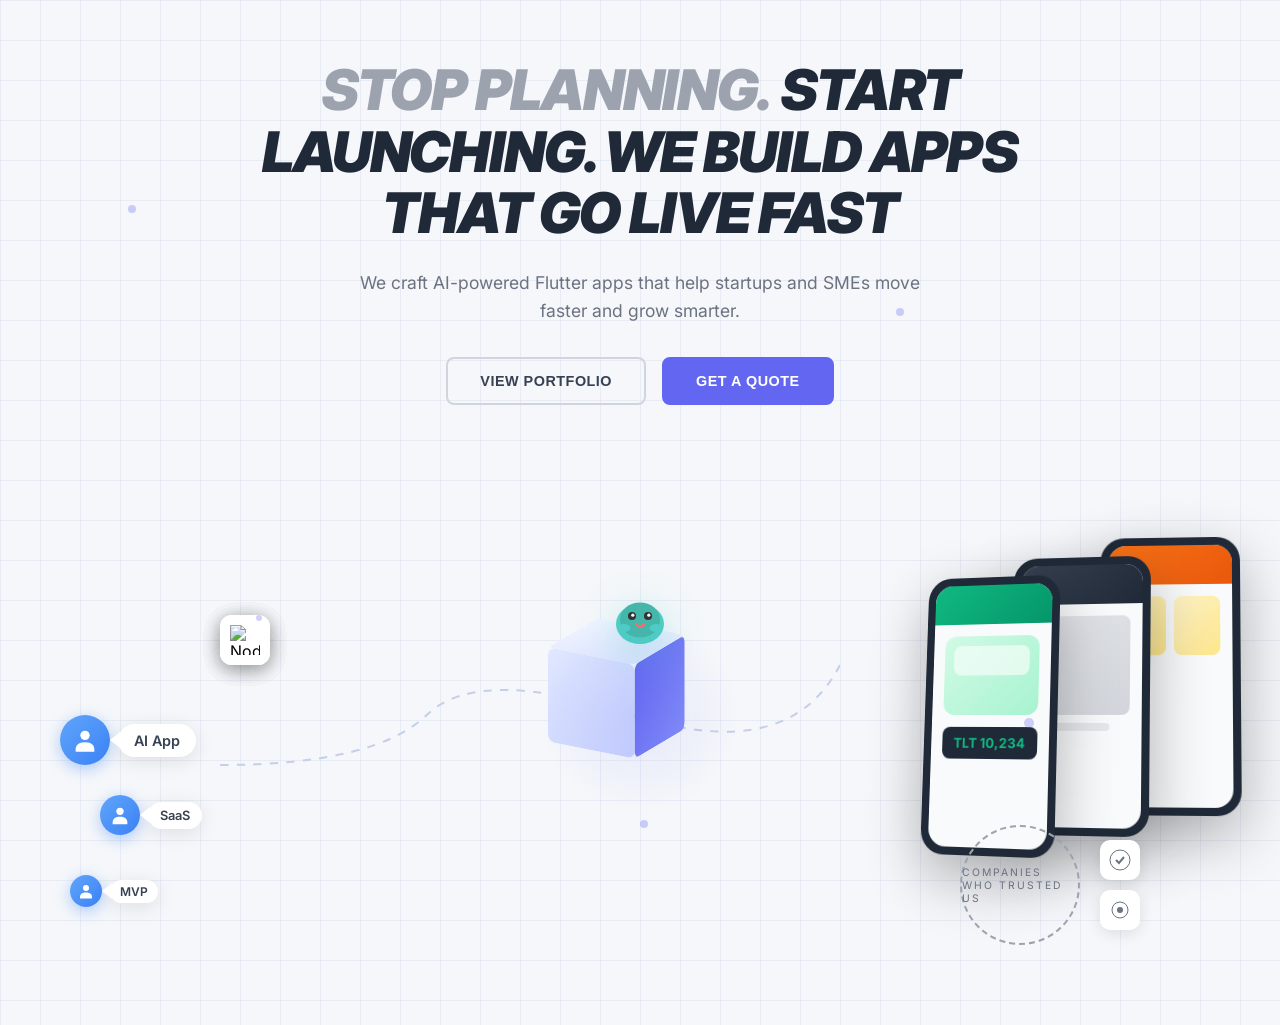
==== index.html @ 5b8dd14f "feat: Create animated hero carousel with pipeline visualization - Add hero section with animated con" ====
<!DOCTYPE html>
<html lang="en">
<head>
    <meta charset="UTF-8">
    <meta name="viewport" content="width=device-width, initial-scale=1.0">
    <title>ResiliumX - We Build Apps That Go Live Fast</title>
    <link rel="stylesheet" href="styles.css">
    <link href="https://fonts.googleapis.com/css2?family=Inter:wght@400;500;600;700;800;900&display=swap" rel="stylesheet">
</head>
<body>
    <section class="hero">
        <!-- Background Grid -->
        <div class="grid-background"></div>

        <!-- Hero Content -->
        <div class="hero-content">
            <h1 class="hero-title">
                <span class="title-gray">STOP PLANNING.</span>
                <span class="title-dark">START LAUNCHING. WE BUILD APPS THAT GO LIVE FAST</span>
            </h1>
            <p class="hero-subtitle">
                We craft AI-powered Flutter apps that help startups and SMEs move faster and grow smarter.
            </p>
            <div class="hero-buttons">
                <button class="btn btn-outline">VIEW PORTFOLIO</button>
                <button class="btn btn-primary">GET A QUOTE</button>
            </div>
        </div>

        <!-- Animated Carousel Pipeline -->
        <div class="pipeline-container">
            <!-- Ideas Input Side (Left) -->
            <div class="ideas-input">
                <!-- Floating idea bubbles that animate in -->
                <div class="idea-bubble idea-1">
                    <div class="user-icon">
                        <svg viewBox="0 0 24 24" fill="currentColor">
                            <circle cx="12" cy="8" r="4"/>
                            <path d="M12 14c-6 0-8 3-8 6v2h16v-2c0-3-2-6-8-6z"/>
                        </svg>
                    </div>
                    <div class="thought-cloud">
                        <span>AI App</span>
                    </div>
                </div>

                <div class="idea-bubble idea-2">
                    <div class="user-icon small">
                        <svg viewBox="0 0 24 24" fill="currentColor">
                            <circle cx="12" cy="8" r="4"/>
                            <path d="M12 14c-6 0-8 3-8 6v2h16v-2c0-3-2-6-8-6z"/>
                        </svg>
                    </div>
                    <div class="thought-cloud small">
                        <span>SaaS</span>
                    </div>
                </div>

                <div class="idea-bubble idea-3">
                    <div class="user-icon tiny">
                        <svg viewBox="0 0 24 24" fill="currentColor">
                            <circle cx="12" cy="8" r="4"/>
                            <path d="M12 14c-6 0-8 3-8 6v2h16v-2c0-3-2-6-8-6z"/>
                        </svg>
                    </div>
                    <div class="thought-cloud tiny">
                        <span>MVP</span>
                    </div>
                </div>
            </div>

            <!-- Conveyor Belt with Tech Icons -->
            <div class="conveyor-belt">
                <svg class="conveyor-path" viewBox="0 0 600 200" preserveAspectRatio="none">
                    <path class="belt-line" d="M0,150 Q150,150 200,100 T400,100 T600,50" fill="none" stroke="#c5d0e6" stroke-width="2" stroke-dasharray="8,8"/>
                </svg>

                <!-- Animated tech icons on the belt -->
                <div class="tech-icons">
                    <div class="tech-icon icon-1" style="--delay: 0s">
                        <img src="https://cdn.jsdelivr.net/gh/devicons/devicon/icons/amazonwebservices/amazonwebservices-plain-wordmark.svg" alt="AWS">
                    </div>
                    <div class="tech-icon icon-2" style="--delay: 0.5s">
                        <img src="https://cdn.jsdelivr.net/gh/devicons/devicon/icons/firebase/firebase-plain.svg" alt="Firebase">
                    </div>
                    <div class="tech-icon icon-3" style="--delay: 1s">
                        <img src="https://cdn.jsdelivr.net/gh/devicons/devicon/icons/flutter/flutter-original.svg" alt="Flutter">
                    </div>
                    <div class="tech-icon icon-4" style="--delay: 1.5s">
                        <img src="https://cdn.jsdelivr.net/gh/devicons/devicon/icons/react/react-original.svg" alt="React">
                    </div>
                    <div class="tech-icon icon-5" style="--delay: 2s">
                        <img src="https://cdn.jsdelivr.net/gh/devicons/devicon/icons/nodejs/nodejs-original.svg" alt="Node.js">
                    </div>
                </div>
            </div>

            <!-- Central Processing Box -->
            <div class="processing-box">
                <div class="box-3d">
                    <div class="box-face box-front"></div>
                    <div class="box-face box-top"></div>
                    <div class="box-face box-right"></div>
                </div>
                <div class="mascot">
                    <svg viewBox="0 0 100 100" class="bird-mascot">
                        <ellipse cx="50" cy="55" rx="30" ry="25" fill="#4ECDC4"/>
                        <ellipse cx="50" cy="50" rx="25" ry="22" fill="#45B7AA"/>
                        <circle cx="40" cy="45" r="5" fill="#333"/>
                        <circle cx="60" cy="45" r="5" fill="#333"/>
                        <circle cx="41" cy="44" r="2" fill="#fff"/>
                        <circle cx="61" cy="44" r="2" fill="#fff"/>
                        <path d="M45,55 Q50,62 55,55" fill="none" stroke="#FF6B6B" stroke-width="3" stroke-linecap="round"/>
                        <ellipse cx="30" cy="60" rx="8" ry="5" fill="#4ECDC4"/>
                        <ellipse cx="70" cy="60" rx="8" ry="5" fill="#4ECDC4"/>
                    </svg>
                </div>
                <div class="processing-glow"></div>
            </div>

            <!-- Apps Output Side (Right) -->
            <div class="apps-output">
                <div class="phone-stack">
                    <div class="phone phone-1">
                        <div class="phone-screen">
                            <div class="app-header"></div>
                            <div class="app-content">
                                <div class="app-card green"></div>
                                <div class="app-stats">
                                    <span class="stat-value">TLT 10,234</span>
                                </div>
                            </div>
                        </div>
                    </div>
                    <div class="phone phone-2">
                        <div class="phone-screen">
                            <div class="app-header dark"></div>
                            <div class="app-content">
                                <div class="app-image"></div>
                                <div class="app-text"></div>
                            </div>
                        </div>
                    </div>
                    <div class="phone phone-3">
                        <div class="phone-screen">
                            <div class="app-header orange"></div>
                            <div class="app-content">
                                <div class="app-gallery">
                                    <div class="gallery-item"></div>
                                    <div class="gallery-item"></div>
                                </div>
                            </div>
                        </div>
                    </div>
                </div>
            </div>

            <!-- Trust Badges -->
            <div class="trust-section">
                <div class="trust-badge">
                    <div class="badge-circle">
                        <span class="curved-text">Companies who trusted us</span>
                    </div>
                </div>
                <div class="trust-icons">
                    <div class="trust-icon">
                        <svg viewBox="0 0 24 24" fill="currentColor">
                            <circle cx="12" cy="12" r="10" fill="none" stroke="currentColor" stroke-width="1"/>
                            <path d="M8,12 L11,15 L16,9" fill="none" stroke="currentColor" stroke-width="2"/>
                        </svg>
                    </div>
                    <div class="trust-icon">
                        <svg viewBox="0 0 24 24" fill="currentColor">
                            <circle cx="12" cy="12" r="8" fill="none" stroke="currentColor" stroke-width="1"/>
                            <circle cx="12" cy="12" r="3" fill="currentColor"/>
                        </svg>
                    </div>
                </div>
            </div>
        </div>

        <!-- Floating particles for ambiance -->
        <div class="particles">
            <div class="particle"></div>
            <div class="particle"></div>
            <div class="particle"></div>
            <div class="particle"></div>
            <div class="particle"></div>
        </div>
    </section>

    <script src="script.js"></script>
</body>
</html>
---- styles.css ----
/* Reset and Base Styles */
* {
    margin: 0;
    padding: 0;
    box-sizing: border-box;
}

body {
    font-family: 'Inter', -apple-system, BlinkMacSystemFont, sans-serif;
    background: #f5f7fa;
    min-height: 100vh;
    overflow-x: hidden;
}

/* Hero Section */
.hero {
    position: relative;
    min-height: 100vh;
    display: flex;
    flex-direction: column;
    align-items: center;
    padding: 60px 20px;
    overflow: hidden;
}

/* Grid Background */
.grid-background {
    position: absolute;
    top: 0;
    left: 0;
    right: 0;
    bottom: 0;
    background-image:
        linear-gradient(rgba(200, 210, 230, 0.3) 1px, transparent 1px),
        linear-gradient(90deg, rgba(200, 210, 230, 0.3) 1px, transparent 1px);
    background-size: 40px 40px;
    pointer-events: none;
}

/* Hero Content */
.hero-content {
    text-align: center;
    max-width: 900px;
    z-index: 10;
    margin-bottom: 40px;
}

.hero-title {
    font-size: clamp(2rem, 5vw, 3.5rem);
    font-weight: 900;
    line-height: 1.1;
    margin-bottom: 24px;
    letter-spacing: -0.02em;
}

.title-gray {
    color: #9ca3af;
    font-style: italic;
}

.title-dark {
    color: #1f2937;
    font-style: italic;
}

.hero-subtitle {
    font-size: 1.1rem;
    color: #6b7280;
    max-width: 600px;
    margin: 0 auto 32px;
    line-height: 1.6;
}

.hero-buttons {
    display: flex;
    gap: 16px;
    justify-content: center;
    flex-wrap: wrap;
}

.btn {
    padding: 14px 32px;
    font-size: 0.9rem;
    font-weight: 600;
    border-radius: 8px;
    cursor: pointer;
    transition: all 0.3s ease;
    text-transform: uppercase;
    letter-spacing: 0.5px;
}

.btn-outline {
    background: transparent;
    border: 2px solid #d1d5db;
    color: #374151;
}

.btn-outline:hover {
    border-color: #6366f1;
    color: #6366f1;
    transform: translateY(-2px);
}

.btn-primary {
    background: #6366f1;
    border: 2px solid #6366f1;
    color: white;
}

.btn-primary:hover {
    background: #4f46e5;
    border-color: #4f46e5;
    transform: translateY(-2px);
    box-shadow: 0 10px 30px rgba(99, 102, 241, 0.3);
}

/* Pipeline Container */
.pipeline-container {
    position: relative;
    width: 100%;
    max-width: 1200px;
    height: 500px;
    margin-top: 20px;
}

/* Ideas Input Section */
.ideas-input {
    position: absolute;
    left: 0;
    top: 50%;
    transform: translateY(-50%);
    width: 200px;
}

.idea-bubble {
    position: absolute;
    display: flex;
    align-items: center;
    gap: 8px;
    animation: floatIn 3s ease-in-out infinite;
}

.idea-1 {
    top: 0;
    left: 20px;
    animation-delay: 0s;
}

.idea-2 {
    top: 80px;
    left: 60px;
    animation-delay: 1s;
}

.idea-3 {
    top: 160px;
    left: 30px;
    animation-delay: 2s;
}

.user-icon {
    width: 50px;
    height: 50px;
    background: linear-gradient(135deg, #60a5fa, #3b82f6);
    border-radius: 50%;
    display: flex;
    align-items: center;
    justify-content: center;
    color: white;
    box-shadow: 0 4px 15px rgba(59, 130, 246, 0.4);
}

.user-icon svg {
    width: 28px;
    height: 28px;
}

.user-icon.small {
    width: 40px;
    height: 40px;
}

.user-icon.small svg {
    width: 22px;
    height: 22px;
}

.user-icon.tiny {
    width: 32px;
    height: 32px;
}

.user-icon.tiny svg {
    width: 18px;
    height: 18px;
}

.thought-cloud {
    background: white;
    padding: 8px 16px;
    border-radius: 20px;
    box-shadow: 0 4px 20px rgba(0, 0, 0, 0.1);
    position: relative;
    font-weight: 600;
    color: #374151;
    font-size: 0.9rem;
}

.thought-cloud::before {
    content: '';
    position: absolute;
    left: -8px;
    top: 50%;
    transform: translateY(-50%);
    width: 0;
    height: 0;
    border-top: 8px solid transparent;
    border-bottom: 8px solid transparent;
    border-right: 10px solid white;
}

.thought-cloud.small {
    padding: 6px 12px;
    font-size: 0.8rem;
}

.thought-cloud.tiny {
    padding: 4px 10px;
    font-size: 0.75rem;
}

@keyframes floatIn {
    0%, 100% {
        transform: translateX(0) translateY(0);
        opacity: 0.7;
    }
    50% {
        transform: translateX(20px) translateY(-10px);
        opacity: 1;
    }
}

/* Conveyor Belt */
.conveyor-belt {
    position: absolute;
    left: 180px;
    right: 400px;
    top: 50%;
    transform: translateY(-50%);
    height: 200px;
}

.conveyor-path {
    width: 100%;
    height: 100%;
    position: absolute;
}

.belt-line {
    stroke-dashoffset: 0;
    animation: dashMove 2s linear infinite;
}

@keyframes dashMove {
    to {
        stroke-dashoffset: -32;
    }
}

/* Tech Icons on Belt */
.tech-icons {
    position: relative;
    width: 100%;
    height: 100%;
}

.tech-icon {
    position: absolute;
    width: 50px;
    height: 50px;
    background: white;
    border-radius: 12px;
    display: flex;
    align-items: center;
    justify-content: center;
    box-shadow: 0 4px 20px rgba(0, 0, 0, 0.1);
    animation: moveAlongBelt 4s ease-in-out infinite;
    animation-delay: var(--delay);
}

.tech-icon img {
    width: 30px;
    height: 30px;
}

.icon-1 { animation-delay: 0s; }
.icon-2 { animation-delay: 0.8s; }
.icon-3 { animation-delay: 1.6s; }
.icon-4 { animation-delay: 2.4s; }
.icon-5 { animation-delay: 3.2s; }

@keyframes moveAlongBelt {
    0% {
        left: 0%;
        top: 75%;
        opacity: 0;
        transform: scale(0.5);
    }
    10% {
        opacity: 1;
        transform: scale(1);
    }
    50% {
        left: 50%;
        top: 50%;
    }
    90% {
        opacity: 1;
        transform: scale(1);
    }
    100% {
        left: 100%;
        top: 25%;
        opacity: 0;
        transform: scale(0.5);
    }
}

/* Processing Box */
.processing-box {
    position: absolute;
    left: 50%;
    top: 50%;
    transform: translate(-50%, -50%);
    width: 150px;
    height: 150px;
    z-index: 20;
}

.box-3d {
    position: relative;
    width: 120px;
    height: 100px;
    transform-style: preserve-3d;
    transform: rotateX(-20deg) rotateY(-30deg);
    animation: boxFloat 3s ease-in-out infinite;
}

@keyframes boxFloat {
    0%, 100% {
        transform: rotateX(-20deg) rotateY(-30deg) translateY(0);
    }
    50% {
        transform: rotateX(-20deg) rotateY(-30deg) translateY(-10px);
    }
}

.box-face {
    position: absolute;
    width: 100px;
    height: 100px;
}

.box-front {
    background: linear-gradient(135deg, #e0e7ff, #c7d2fe);
    transform: translateZ(50px);
    border-radius: 8px;
}

.box-top {
    background: linear-gradient(135deg, #f0f4ff, #e0e7ff);
    transform: rotateX(90deg) translateZ(50px);
    border-radius: 8px;
}

.box-right {
    background: linear-gradient(135deg, #6366f1, #818cf8);
    transform: rotateY(90deg) translateZ(50px);
    border-radius: 8px;
}

.mascot {
    position: absolute;
    top: -60px;
    left: 50%;
    transform: translateX(-50%);
    width: 80px;
    height: 80px;
    animation: mascotBounce 2s ease-in-out infinite;
}

@keyframes mascotBounce {
    0%, 100% {
        transform: translateX(-50%) translateY(0) rotate(-5deg);
    }
    50% {
        transform: translateX(-50%) translateY(-15px) rotate(5deg);
    }
}

.bird-mascot {
    width: 100%;
    height: 100%;
    filter: drop-shadow(0 10px 20px rgba(78, 205, 196, 0.4));
}

.processing-glow {
    position: absolute;
    top: 50%;
    left: 50%;
    transform: translate(-50%, -50%);
    width: 200px;
    height: 200px;
    background: radial-gradient(circle, rgba(99, 102, 241, 0.2) 0%, transparent 70%);
    animation: pulse 2s ease-in-out infinite;
    pointer-events: none;
}

@keyframes pulse {
    0%, 100% {
        transform: translate(-50%, -50%) scale(1);
        opacity: 0.5;
    }
    50% {
        transform: translate(-50%, -50%) scale(1.2);
        opacity: 0.8;
    }
}

/* Apps Output Section */
.apps-output {
    position: absolute;
    right: 0;
    top: 50%;
    transform: translateY(-50%);
    width: 350px;
    height: 400px;
    perspective: 1000px;
}

.phone-stack {
    position: relative;
    width: 100%;
    height: 100%;
    transform-style: preserve-3d;
}

.phone {
    position: absolute;
    width: 140px;
    height: 280px;
    background: #1f2937;
    border-radius: 24px;
    padding: 8px;
    box-shadow: 0 20px 60px rgba(0, 0, 0, 0.3);
    animation: phoneSlide 4s ease-in-out infinite;
}

.phone-1 {
    right: 180px;
    top: 60px;
    transform: rotateY(-15deg) rotateX(5deg);
    animation-delay: 0s;
    z-index: 3;
}

.phone-2 {
    right: 90px;
    top: 40px;
    transform: rotateY(-10deg) rotateX(5deg);
    animation-delay: 0.3s;
    z-index: 2;
}

.phone-3 {
    right: 0;
    top: 20px;
    transform: rotateY(-5deg) rotateX(5deg);
    animation-delay: 0.6s;
    z-index: 1;
}

@keyframes phoneSlide {
    0%, 100% {
        transform: rotateY(-15deg) rotateX(5deg) translateY(0);
    }
    50% {
        transform: rotateY(-15deg) rotateX(5deg) translateY(-20px);
    }
}

.phone-screen {
    width: 100%;
    height: 100%;
    background: #f9fafb;
    border-radius: 18px;
    overflow: hidden;
}

.app-header {
    height: 40px;
    background: linear-gradient(135deg, #10b981, #059669);
}

.app-header.dark {
    background: linear-gradient(135deg, #374151, #1f2937);
}

.app-header.orange {
    background: linear-gradient(135deg, #f97316, #ea580c);
}

.app-content {
    padding: 12px;
}

.app-card {
    height: 80px;
    border-radius: 12px;
    margin-bottom: 12px;
}

.app-card.green {
    background: linear-gradient(135deg, #d1fae5, #a7f3d0);
    position: relative;
}

.app-card.green::after {
    content: '';
    position: absolute;
    top: 10px;
    left: 10px;
    right: 10px;
    height: 30px;
    background: rgba(255, 255, 255, 0.6);
    border-radius: 8px;
}

.app-stats {
    background: #1f2937;
    padding: 8px 12px;
    border-radius: 8px;
    color: #10b981;
    font-weight: 700;
    font-size: 0.85rem;
}

.app-image {
    height: 100px;
    background: linear-gradient(135deg, #e5e7eb, #d1d5db);
    border-radius: 8px;
    margin-bottom: 8px;
}

.app-text {
    height: 8px;
    background: #e5e7eb;
    border-radius: 4px;
    width: 80%;
}

.app-gallery {
    display: grid;
    grid-template-columns: 1fr 1fr;
    gap: 8px;
}

.gallery-item {
    height: 60px;
    background: linear-gradient(135deg, #fef3c7, #fde68a);
    border-radius: 8px;
}

/* Trust Section */
.trust-section {
    position: absolute;
    bottom: 20px;
    right: 100px;
    display: flex;
    align-items: center;
    gap: 20px;
}

.trust-badge {
    width: 120px;
    height: 120px;
    position: relative;
}

.badge-circle {
    width: 100%;
    height: 100%;
    border: 2px dashed #9ca3af;
    border-radius: 50%;
    display: flex;
    align-items: center;
    justify-content: center;
    animation: rotateBadge 20s linear infinite;
}

@keyframes rotateBadge {
    to {
        transform: rotate(360deg);
    }
}

.curved-text {
    font-size: 0.65rem;
    color: #6b7280;
    text-transform: uppercase;
    letter-spacing: 2px;
}

.trust-icons {
    display: flex;
    flex-direction: column;
    gap: 10px;
}

.trust-icon {
    width: 40px;
    height: 40px;
    background: white;
    border-radius: 10px;
    display: flex;
    align-items: center;
    justify-content: center;
    box-shadow: 0 4px 15px rgba(0, 0, 0, 0.1);
    color: #6b7280;
}

.trust-icon svg {
    width: 24px;
    height: 24px;
}

/* Floating Particles */
.particles {
    position: absolute;
    top: 0;
    left: 0;
    right: 0;
    bottom: 0;
    pointer-events: none;
    overflow: hidden;
}

.particle {
    position: absolute;
    width: 8px;
    height: 8px;
    background: rgba(99, 102, 241, 0.3);
    border-radius: 50%;
    animation: particleFloat 8s ease-in-out infinite;
}

.particle:nth-child(1) {
    left: 10%;
    top: 20%;
    animation-delay: 0s;
}

.particle:nth-child(2) {
    left: 20%;
    top: 60%;
    animation-delay: 1s;
    width: 6px;
    height: 6px;
}

.particle:nth-child(3) {
    left: 70%;
    top: 30%;
    animation-delay: 2s;
}

.particle:nth-child(4) {
    left: 80%;
    top: 70%;
    animation-delay: 3s;
    width: 10px;
    height: 10px;
}

.particle:nth-child(5) {
    left: 50%;
    top: 80%;
    animation-delay: 4s;
}

@keyframes particleFloat {
    0%, 100% {
        transform: translateY(0) translateX(0);
        opacity: 0.3;
    }
    25% {
        transform: translateY(-30px) translateX(10px);
        opacity: 0.6;
    }
    50% {
        transform: translateY(-20px) translateX(-10px);
        opacity: 0.4;
    }
    75% {
        transform: translateY(-40px) translateX(5px);
        opacity: 0.5;
    }
}

/* Responsive Design */
@media (max-width: 1024px) {
    .pipeline-container {
        height: 600px;
    }

    .ideas-input {
        left: -20px;
        transform: translateY(-50%) scale(0.8);
    }

    .apps-output {
        right: -50px;
        transform: translateY(-50%) scale(0.8);
    }

    .conveyor-belt {
        left: 120px;
        right: 300px;
    }
}

@media (max-width: 768px) {
    .hero {
        padding: 40px 16px;
    }

    .hero-title {
        font-size: 1.8rem;
    }

    .pipeline-container {
        height: 800px;
        display: flex;
        flex-direction: column;
        align-items: center;
    }

    .ideas-input {
        position: relative;
        left: auto;
        top: auto;
        transform: none;
        margin-bottom: 40px;
    }

    .conveyor-belt {
        display: none;
    }

    .processing-box {
        position: relative;
        left: auto;
        top: auto;
        transform: none;
        margin-bottom: 40px;
    }

    .apps-output {
        position: relative;
        right: auto;
        top: auto;
        transform: scale(0.7);
    }

    .trust-section {
        position: relative;
        right: auto;
        bottom: auto;
        margin-top: 40px;
    }

    .phone-stack {
        transform: translateX(-20px);
    }
}
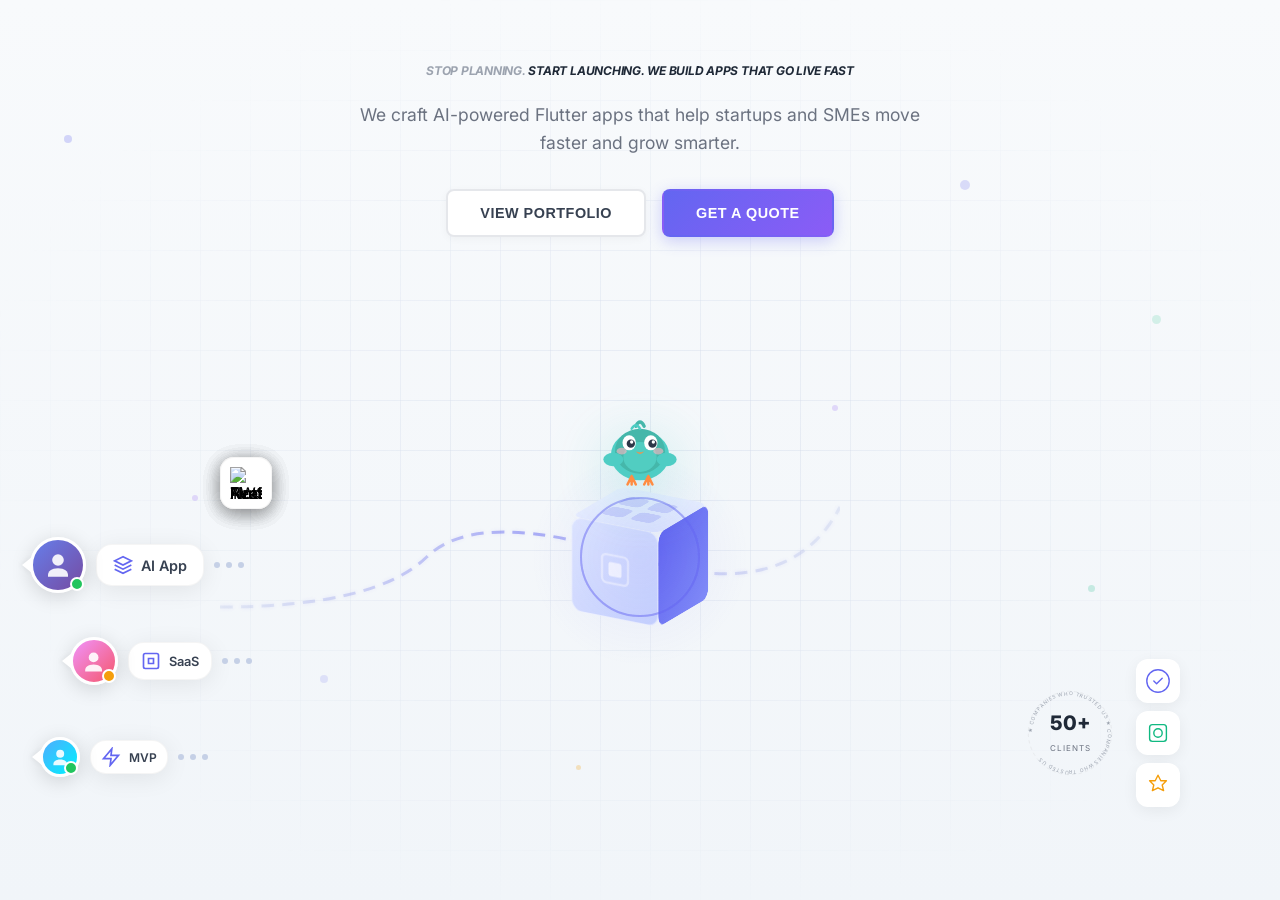
==== commit d1e2f5b4: "feat: Enhanced hero carousel with detailed phone mockups and refined UI - Phone screens now show det" ====
--- a/index.html
+++ b/index.html
@@ -31,40 +31,76 @@
         <div class="pipeline-container">
             <!-- Ideas Input Side (Left) -->
             <div class="ideas-input">
-                <!-- Floating idea bubbles that animate in -->
+                <!-- Floating idea bubbles with detailed avatars -->
                 <div class="idea-bubble idea-1">
-                    <div class="user-icon">
-                        <svg viewBox="0 0 24 24" fill="currentColor">
-                            <circle cx="12" cy="8" r="4"/>
-                            <path d="M12 14c-6 0-8 3-8 6v2h16v-2c0-3-2-6-8-6z"/>
-                        </svg>
+                    <div class="user-avatar">
+                        <div class="avatar-img" style="background: linear-gradient(135deg, #667eea, #764ba2);">
+                            <svg viewBox="0 0 36 36" fill="none">
+                                <circle cx="18" cy="12" r="7" fill="white" opacity="0.9"/>
+                                <path d="M18 22c-8 0-12 4-12 8v2h24v-2c0-4-4-8-12-8z" fill="white" opacity="0.9"/>
+                            </svg>
+                        </div>
+                        <div class="avatar-status online"></div>
                     </div>
                     <div class="thought-cloud">
+                        <div class="cloud-icon">
+                            <svg viewBox="0 0 24 24" fill="none" stroke="currentColor" stroke-width="2">
+                                <path d="M12 2L2 7l10 5 10-5-10-5z"/>
+                                <path d="M2 17l10 5 10-5"/>
+                                <path d="M2 12l10 5 10-5"/>
+                            </svg>
+                        </div>
                         <span>AI App</span>
                     </div>
+                    <div class="connector-dots">
+                        <span></span><span></span><span></span>
+                    </div>
                 </div>
 
                 <div class="idea-bubble idea-2">
-                    <div class="user-icon small">
-                        <svg viewBox="0 0 24 24" fill="currentColor">
-                            <circle cx="12" cy="8" r="4"/>
-                            <path d="M12 14c-6 0-8 3-8 6v2h16v-2c0-3-2-6-8-6z"/>
-                        </svg>
+                    <div class="user-avatar small">
+                        <div class="avatar-img" style="background: linear-gradient(135deg, #f093fb, #f5576c);">
+                            <svg viewBox="0 0 36 36" fill="none">
+                                <circle cx="18" cy="12" r="7" fill="white" opacity="0.9"/>
+                                <path d="M18 22c-8 0-12 4-12 8v2h24v-2c0-4-4-8-12-8z" fill="white" opacity="0.9"/>
+                            </svg>
+                        </div>
+                        <div class="avatar-status away"></div>
                     </div>
                     <div class="thought-cloud small">
+                        <div class="cloud-icon">
+                            <svg viewBox="0 0 24 24" fill="none" stroke="currentColor" stroke-width="2">
+                                <rect x="3" y="3" width="18" height="18" rx="2"/>
+                                <path d="M9 9h6v6H9z"/>
+                            </svg>
+                        </div>
                         <span>SaaS</span>
                     </div>
+                    <div class="connector-dots">
+                        <span></span><span></span><span></span>
+                    </div>
                 </div>
 
                 <div class="idea-bubble idea-3">
-                    <div class="user-icon tiny">
-                        <svg viewBox="0 0 24 24" fill="currentColor">
-                            <circle cx="12" cy="8" r="4"/>
-                            <path d="M12 14c-6 0-8 3-8 6v2h16v-2c0-3-2-6-8-6z"/>
-                        </svg>
+                    <div class="user-avatar tiny">
+                        <div class="avatar-img" style="background: linear-gradient(135deg, #4facfe, #00f2fe);">
+                            <svg viewBox="0 0 36 36" fill="none">
+                                <circle cx="18" cy="12" r="7" fill="white" opacity="0.9"/>
+                                <path d="M18 22c-8 0-12 4-12 8v2h24v-2c0-4-4-8-12-8z" fill="white" opacity="0.9"/>
+                            </svg>
+                        </div>
+                        <div class="avatar-status online"></div>
                     </div>
                     <div class="thought-cloud tiny">
+                        <div class="cloud-icon">
+                            <svg viewBox="0 0 24 24" fill="none" stroke="currentColor" stroke-width="2">
+                                <path d="M13 2L3 14h9l-1 8 10-12h-9l1-8z"/>
+                            </svg>
+                        </div>
                         <span>MVP</span>
+                    </div>
+                    <div class="connector-dots">
+                        <span></span><span></span><span></span>
                     </div>
                 </div>
             </div>
@@ -72,107 +108,352 @@
             <!-- Conveyor Belt with Tech Icons -->
             <div class="conveyor-belt">
                 <svg class="conveyor-path" viewBox="0 0 600 200" preserveAspectRatio="none">
-                    <path class="belt-line" d="M0,150 Q150,150 200,100 T400,100 T600,50" fill="none" stroke="#c5d0e6" stroke-width="2" stroke-dasharray="8,8"/>
+                    <defs>
+                        <linearGradient id="beltGradient" x1="0%" y1="0%" x2="100%" y2="0%">
+                            <stop offset="0%" style="stop-color:#c5d0e6;stop-opacity:0.3" />
+                            <stop offset="50%" style="stop-color:#6366f1;stop-opacity:0.5" />
+                            <stop offset="100%" style="stop-color:#c5d0e6;stop-opacity:0.3" />
+                        </linearGradient>
+                    </defs>
+                    <path class="belt-line" d="M0,150 Q150,150 200,100 T400,100 T600,50" fill="none" stroke="url(#beltGradient)" stroke-width="3" stroke-dasharray="12,8"/>
+                    <path class="belt-line-glow" d="M0,150 Q150,150 200,100 T400,100 T600,50" fill="none" stroke="#6366f1" stroke-width="1" stroke-dasharray="12,8" opacity="0.3"/>
                 </svg>
 
                 <!-- Animated tech icons on the belt -->
                 <div class="tech-icons">
-                    <div class="tech-icon icon-1" style="--delay: 0s">
+                    <div class="tech-icon icon-1">
                         <img src="https://cdn.jsdelivr.net/gh/devicons/devicon/icons/amazonwebservices/amazonwebservices-plain-wordmark.svg" alt="AWS">
-                    </div>
-                    <div class="tech-icon icon-2" style="--delay: 0.5s">
+                        <div class="icon-glow"></div>
+                    </div>
+                    <div class="tech-icon icon-2">
                         <img src="https://cdn.jsdelivr.net/gh/devicons/devicon/icons/firebase/firebase-plain.svg" alt="Firebase">
-                    </div>
-                    <div class="tech-icon icon-3" style="--delay: 1s">
+                        <div class="icon-glow"></div>
+                    </div>
+                    <div class="tech-icon icon-3">
                         <img src="https://cdn.jsdelivr.net/gh/devicons/devicon/icons/flutter/flutter-original.svg" alt="Flutter">
-                    </div>
-                    <div class="tech-icon icon-4" style="--delay: 1.5s">
+                        <div class="icon-glow"></div>
+                    </div>
+                    <div class="tech-icon icon-4">
                         <img src="https://cdn.jsdelivr.net/gh/devicons/devicon/icons/react/react-original.svg" alt="React">
-                    </div>
-                    <div class="tech-icon icon-5" style="--delay: 2s">
+                        <div class="icon-glow"></div>
+                    </div>
+                    <div class="tech-icon icon-5">
                         <img src="https://cdn.jsdelivr.net/gh/devicons/devicon/icons/nodejs/nodejs-original.svg" alt="Node.js">
-                    </div>
-                </div>
-            </div>
-
-            <!-- Central Processing Box -->
+                        <div class="icon-glow"></div>
+                    </div>
+                    <div class="tech-icon icon-6">
+                        <img src="https://cdn.jsdelivr.net/gh/devicons/devicon/icons/typescript/typescript-original.svg" alt="TypeScript">
+                        <div class="icon-glow"></div>
+                    </div>
+                </div>
+            </div>
+
+            <!-- Central Processing Box - Enhanced -->
             <div class="processing-box">
                 <div class="box-3d">
-                    <div class="box-face box-front"></div>
-                    <div class="box-face box-top"></div>
+                    <div class="box-face box-front">
+                        <div class="box-logo">
+                            <svg viewBox="0 0 40 40" fill="none">
+                                <rect x="8" y="8" width="24" height="24" rx="4" stroke="white" stroke-width="2" opacity="0.5"/>
+                                <rect x="14" y="14" width="12" height="12" rx="2" fill="white" opacity="0.8"/>
+                            </svg>
+                        </div>
+                    </div>
+                    <div class="box-face box-top">
+                        <div class="box-pattern">
+                            <span></span><span></span><span></span><span></span>
+                        </div>
+                    </div>
                     <div class="box-face box-right"></div>
                 </div>
                 <div class="mascot">
-                    <svg viewBox="0 0 100 100" class="bird-mascot">
-                        <ellipse cx="50" cy="55" rx="30" ry="25" fill="#4ECDC4"/>
-                        <ellipse cx="50" cy="50" rx="25" ry="22" fill="#45B7AA"/>
-                        <circle cx="40" cy="45" r="5" fill="#333"/>
-                        <circle cx="60" cy="45" r="5" fill="#333"/>
-                        <circle cx="41" cy="44" r="2" fill="#fff"/>
-                        <circle cx="61" cy="44" r="2" fill="#fff"/>
-                        <path d="M45,55 Q50,62 55,55" fill="none" stroke="#FF6B6B" stroke-width="3" stroke-linecap="round"/>
-                        <ellipse cx="30" cy="60" rx="8" ry="5" fill="#4ECDC4"/>
-                        <ellipse cx="70" cy="60" rx="8" ry="5" fill="#4ECDC4"/>
+                    <svg viewBox="0 0 120 120" class="bird-mascot">
+                        <!-- Body -->
+                        <ellipse cx="60" cy="70" rx="35" ry="30" fill="#4ECDC4"/>
+                        <ellipse cx="60" cy="65" rx="30" ry="27" fill="#45B7AA"/>
+                        <!-- Belly highlight -->
+                        <ellipse cx="60" cy="72" rx="20" ry="18" fill="#5FE3D9" opacity="0.5"/>
+                        <!-- Eyes -->
+                        <ellipse cx="47" cy="55" rx="8" ry="9" fill="white"/>
+                        <ellipse cx="73" cy="55" rx="8" ry="9" fill="white"/>
+                        <circle cx="49" cy="56" r="5" fill="#2D3748"/>
+                        <circle cx="75" cy="56" r="5" fill="#2D3748"/>
+                        <circle cx="50" cy="54" r="2" fill="white"/>
+                        <circle cx="76" cy="54" r="2" fill="white"/>
+                        <!-- Beak -->
+                        <path d="M55,65 Q60,72 65,65 Q60,68 55,65" fill="#FF8C42"/>
+                        <!-- Blush -->
+                        <ellipse cx="38" cy="65" rx="6" ry="4" fill="#FFB6C1" opacity="0.6"/>
+                        <ellipse cx="82" cy="65" rx="6" ry="4" fill="#FFB6C1" opacity="0.6"/>
+                        <!-- Wings -->
+                        <ellipse cx="28" cy="75" rx="12" ry="8" fill="#4ECDC4"/>
+                        <ellipse cx="92" cy="75" rx="12" ry="8" fill="#4ECDC4"/>
+                        <!-- Feet -->
+                        <path d="M50,95 L45,105 M50,95 L50,105 M50,95 L55,105" stroke="#FF8C42" stroke-width="3" stroke-linecap="round"/>
+                        <path d="M70,95 L65,105 M70,95 L70,105 M70,95 L75,105" stroke="#FF8C42" stroke-width="3" stroke-linecap="round"/>
+                        <!-- Hair/Tuft -->
+                        <path d="M55,35 Q60,25 65,35" stroke="#45B7AA" stroke-width="4" fill="none" stroke-linecap="round"/>
+                        <path d="M50,38 Q55,30 60,38" stroke="#4ECDC4" stroke-width="3" fill="none" stroke-linecap="round"/>
                     </svg>
                 </div>
                 <div class="processing-glow"></div>
-            </div>
-
-            <!-- Apps Output Side (Right) -->
+                <div class="processing-rings">
+                    <div class="ring ring-1"></div>
+                    <div class="ring ring-2"></div>
+                    <div class="ring ring-3"></div>
+                </div>
+            </div>
+
+            <!-- Apps Output Side (Right) - Detailed Phone Screens -->
             <div class="apps-output">
                 <div class="phone-stack">
+                    <!-- Phone 1: Finance/Banking App -->
                     <div class="phone phone-1">
+                        <div class="phone-notch"></div>
                         <div class="phone-screen">
-                            <div class="app-header"></div>
-                            <div class="app-content">
-                                <div class="app-card green"></div>
-                                <div class="app-stats">
-                                    <span class="stat-value">TLT 10,234</span>
-                                </div>
-                            </div>
-                        </div>
-                    </div>
+                            <div class="screen-status-bar">
+                                <span class="time">9:41</span>
+                                <div class="status-icons">
+                                    <svg viewBox="0 0 24 24" width="14" height="14" fill="currentColor"><path d="M12 21c4.97 0 9-4.03 9-9s-4.03-9-9-9-9 4.03-9 9 4.03 9 9 9z" opacity="0.3"/><path d="M12 3c-4.97 0-9 4.03-9 9h2c0-3.87 3.13-7 7-7V3z"/></svg>
+                                    <svg viewBox="0 0 24 24" width="14" height="14" fill="currentColor"><path d="M1 9l2 2c4.97-4.97 13.03-4.97 18 0l2-2C16.93 2.93 7.08 2.93 1 9zm8 8l3 3 3-3c-1.65-1.66-4.34-1.66-6 0zm-4-4l2 2c2.76-2.76 7.24-2.76 10 0l2-2C15.14 9.14 8.87 9.14 5 13z"/></svg>
+                                    <svg viewBox="0 0 24 24" width="18" height="14" fill="currentColor"><rect x="2" y="7" width="18" height="10" rx="2" opacity="0.3"/><rect x="20" y="10" width="2" height="4" rx="1"/></svg>
+                                </div>
+                            </div>
+                            <div class="app-finance">
+                                <div class="finance-header">
+                                    <div class="finance-greeting">
+                                        <span class="greeting-text">Good morning</span>
+                                        <span class="user-name">Sarah</span>
+                                    </div>
+                                    <div class="finance-avatar">
+                                        <div class="avatar-circle"></div>
+                                    </div>
+                                </div>
+                                <div class="finance-card">
+                                    <div class="card-balance">
+                                        <span class="balance-label">Total Balance</span>
+                                        <span class="balance-amount">$12,458.20</span>
+                                    </div>
+                                    <div class="card-chart">
+                                        <svg viewBox="0 0 100 40" class="mini-chart">
+                                            <polyline points="0,35 15,28 30,32 45,20 60,25 75,15 90,18 100,10" fill="none" stroke="#4ade80" stroke-width="2"/>
+                                            <linearGradient id="chartGrad" x1="0%" y1="0%" x2="0%" y2="100%">
+                                                <stop offset="0%" style="stop-color:#4ade80;stop-opacity:0.3"/>
+                                                <stop offset="100%" style="stop-color:#4ade80;stop-opacity:0"/>
+                                            </linearGradient>
+                                            <polygon points="0,35 15,28 30,32 45,20 60,25 75,15 90,18 100,10 100,40 0,40" fill="url(#chartGrad)"/>
+                                        </svg>
+                                    </div>
+                                    <div class="card-trend">
+                                        <span class="trend-up">+12.5%</span>
+                                        <span class="trend-period">vs last month</span>
+                                    </div>
+                                </div>
+                                <div class="finance-actions">
+                                    <div class="action-btn">
+                                        <div class="action-icon send"></div>
+                                        <span>Send</span>
+                                    </div>
+                                    <div class="action-btn">
+                                        <div class="action-icon receive"></div>
+                                        <span>Receive</span>
+                                    </div>
+                                    <div class="action-btn">
+                                        <div class="action-icon pay"></div>
+                                        <span>Pay</span>
+                                    </div>
+                                </div>
+                                <div class="finance-transactions">
+                                    <div class="transaction-item">
+                                        <div class="transaction-icon shopping"></div>
+                                        <div class="transaction-details">
+                                            <span class="transaction-name">Shopping</span>
+                                            <span class="transaction-date">Today, 2:30 PM</span>
+                                        </div>
+                                        <span class="transaction-amount negative">-$85.00</span>
+                                    </div>
+                                    <div class="transaction-item">
+                                        <div class="transaction-icon income"></div>
+                                        <div class="transaction-details">
+                                            <span class="transaction-name">Salary</span>
+                                            <span class="transaction-date">Mar 1, 9:00 AM</span>
+                                        </div>
+                                        <span class="transaction-amount positive">+$4,500</span>
+                                    </div>
+                                </div>
+                            </div>
+                        </div>
+                        <div class="phone-home-indicator"></div>
+                    </div>
+
+                    <!-- Phone 2: Social/Chat App -->
                     <div class="phone phone-2">
+                        <div class="phone-notch"></div>
                         <div class="phone-screen">
-                            <div class="app-header dark"></div>
-                            <div class="app-content">
-                                <div class="app-image"></div>
-                                <div class="app-text"></div>
-                            </div>
-                        </div>
-                    </div>
+                            <div class="screen-status-bar dark">
+                                <span class="time">9:41</span>
+                                <div class="status-icons">
+                                    <svg viewBox="0 0 24 24" width="14" height="14" fill="currentColor"><path d="M12 21c4.97 0 9-4.03 9-9s-4.03-9-9-9-9 4.03-9 9 4.03 9 9 9z" opacity="0.3"/></svg>
+                                    <svg viewBox="0 0 24 24" width="14" height="14" fill="currentColor"><path d="M1 9l2 2c4.97-4.97 13.03-4.97 18 0l2-2C16.93 2.93 7.08 2.93 1 9z"/></svg>
+                                    <svg viewBox="0 0 24 24" width="18" height="14" fill="currentColor"><rect x="2" y="7" width="18" height="10" rx="2"/></svg>
+                                </div>
+                            </div>
+                            <div class="app-social">
+                                <div class="social-header">
+                                    <div class="back-btn">
+                                        <svg viewBox="0 0 24 24" width="20" height="20" fill="none" stroke="white" stroke-width="2"><path d="M15 18l-6-6 6-6"/></svg>
+                                    </div>
+                                    <div class="chat-user">
+                                        <div class="chat-avatar"></div>
+                                        <div class="chat-info">
+                                            <span class="chat-name">Design Team</span>
+                                            <span class="chat-status">5 members online</span>
+                                        </div>
+                                    </div>
+                                    <div class="more-btn">
+                                        <svg viewBox="0 0 24 24" width="20" height="20" fill="white"><circle cx="12" cy="5" r="2"/><circle cx="12" cy="12" r="2"/><circle cx="12" cy="19" r="2"/></svg>
+                                    </div>
+                                </div>
+                                <div class="chat-messages">
+                                    <div class="message received">
+                                        <div class="message-avatar"></div>
+                                        <div class="message-content">
+                                            <div class="message-bubble">Hey! The new designs are ready for review</div>
+                                            <span class="message-time">9:32 AM</span>
+                                        </div>
+                                    </div>
+                                    <div class="message sent">
+                                        <div class="message-content">
+                                            <div class="message-bubble">Great! I'll check them now</div>
+                                            <span class="message-time">9:35 AM</span>
+                                        </div>
+                                    </div>
+                                    <div class="message received">
+                                        <div class="message-avatar"></div>
+                                        <div class="message-content">
+                                            <div class="message-bubble file">
+                                                <div class="file-icon"></div>
+                                                <div class="file-info">
+                                                    <span class="file-name">UI_Kit_v2.fig</span>
+                                                    <span class="file-size">2.4 MB</span>
+                                                </div>
+                                            </div>
+                                            <span class="message-time">9:36 AM</span>
+                                        </div>
+                                    </div>
+                                </div>
+                                <div class="chat-input">
+                                    <div class="input-field">Type a message...</div>
+                                    <div class="send-btn"></div>
+                                </div>
+                            </div>
+                        </div>
+                        <div class="phone-home-indicator dark"></div>
+                    </div>
+
+                    <!-- Phone 3: E-commerce/Travel App -->
                     <div class="phone phone-3">
+                        <div class="phone-notch"></div>
                         <div class="phone-screen">
-                            <div class="app-header orange"></div>
-                            <div class="app-content">
-                                <div class="app-gallery">
-                                    <div class="gallery-item"></div>
-                                    <div class="gallery-item"></div>
-                                </div>
-                            </div>
-                        </div>
-                    </div>
-                </div>
-            </div>
-
-            <!-- Trust Badges -->
+                            <div class="screen-status-bar">
+                                <span class="time">9:41</span>
+                                <div class="status-icons">
+                                    <svg viewBox="0 0 24 24" width="14" height="14" fill="currentColor"><path d="M12 21c4.97 0 9-4.03 9-9s-4.03-9-9-9-9 4.03-9 9 4.03 9 9 9z" opacity="0.3"/></svg>
+                                    <svg viewBox="0 0 24 24" width="14" height="14" fill="currentColor"><path d="M1 9l2 2c4.97-4.97 13.03-4.97 18 0l2-2C16.93 2.93 7.08 2.93 1 9z"/></svg>
+                                    <svg viewBox="0 0 24 24" width="18" height="14" fill="currentColor"><rect x="2" y="7" width="18" height="10" rx="2"/></svg>
+                                </div>
+                            </div>
+                            <div class="app-travel">
+                                <div class="travel-hero">
+                                    <div class="hero-image"></div>
+                                    <div class="hero-overlay">
+                                        <span class="hero-label">Featured</span>
+                                        <span class="hero-title">Bali, Indonesia</span>
+                                        <div class="hero-rating">
+                                            <span class="stars">★★★★★</span>
+                                            <span class="rating-count">4.9 (2.3k)</span>
+                                        </div>
+                                    </div>
+                                </div>
+                                <div class="travel-search">
+                                    <div class="search-icon"></div>
+                                    <span>Search destinations...</span>
+                                </div>
+                                <div class="travel-categories">
+                                    <div class="category active">
+                                        <div class="category-icon flights"></div>
+                                        <span>Flights</span>
+                                    </div>
+                                    <div class="category">
+                                        <div class="category-icon hotels"></div>
+                                        <span>Hotels</span>
+                                    </div>
+                                    <div class="category">
+                                        <div class="category-icon cars"></div>
+                                        <span>Cars</span>
+                                    </div>
+                                </div>
+                                <div class="travel-deals">
+                                    <span class="deals-title">Hot Deals</span>
+                                    <div class="deal-cards">
+                                        <div class="deal-card">
+                                            <div class="deal-image"></div>
+                                            <div class="deal-info">
+                                                <span class="deal-place">Tokyo</span>
+                                                <span class="deal-price">$599</span>
+                                            </div>
+                                        </div>
+                                        <div class="deal-card">
+                                            <div class="deal-image paris"></div>
+                                            <div class="deal-info">
+                                                <span class="deal-place">Paris</span>
+                                                <span class="deal-price">$449</span>
+                                            </div>
+                                        </div>
+                                    </div>
+                                </div>
+                            </div>
+                        </div>
+                        <div class="phone-home-indicator"></div>
+                    </div>
+                </div>
+            </div>
+
+            <!-- Trust Badges - Enhanced -->
             <div class="trust-section">
                 <div class="trust-badge">
-                    <div class="badge-circle">
-                        <span class="curved-text">Companies who trusted us</span>
-                    </div>
-                </div>
-                <div class="trust-icons">
-                    <div class="trust-icon">
-                        <svg viewBox="0 0 24 24" fill="currentColor">
-                            <circle cx="12" cy="12" r="10" fill="none" stroke="currentColor" stroke-width="1"/>
-                            <path d="M8,12 L11,15 L16,9" fill="none" stroke="currentColor" stroke-width="2"/>
+                    <svg class="badge-svg" viewBox="0 0 120 120">
+                        <defs>
+                            <path id="circlePath" d="M60,60 m-45,0 a45,45 0 1,1 90,0 a45,45 0 1,1 -90,0"/>
+                        </defs>
+                        <circle cx="60" cy="60" r="50" fill="none" stroke="#e5e7eb" stroke-width="1" stroke-dasharray="4,4"/>
+                        <text class="badge-text">
+                            <textPath href="#circlePath" startOffset="0%">
+                                ★ COMPANIES WHO TRUSTED US ★ COMPANIES WHO TRUSTED US
+                            </textPath>
+                        </text>
+                    </svg>
+                    <div class="badge-center">
+                        <span class="badge-number">50+</span>
+                        <span class="badge-label">Clients</span>
+                    </div>
+                </div>
+                <div class="trust-logos">
+                    <div class="trust-logo">
+                        <svg viewBox="0 0 40 40" fill="none">
+                            <circle cx="20" cy="20" r="16" stroke="#6366f1" stroke-width="2"/>
+                            <path d="M14 20l4 4 8-8" stroke="#6366f1" stroke-width="2" stroke-linecap="round" stroke-linejoin="round"/>
                         </svg>
                     </div>
-                    <div class="trust-icon">
-                        <svg viewBox="0 0 24 24" fill="currentColor">
-                            <circle cx="12" cy="12" r="8" fill="none" stroke="currentColor" stroke-width="1"/>
-                            <circle cx="12" cy="12" r="3" fill="currentColor"/>
+                    <div class="trust-logo">
+                        <svg viewBox="0 0 40 40" fill="none">
+                            <rect x="8" y="8" width="24" height="24" rx="4" stroke="#10b981" stroke-width="2"/>
+                            <circle cx="20" cy="20" r="6" stroke="#10b981" stroke-width="2"/>
+                        </svg>
+                    </div>
+                    <div class="trust-logo">
+                        <svg viewBox="0 0 40 40" fill="none">
+                            <path d="M20 6l4 8h8l-6 6 2 8-8-4-8 4 2-8-6-6h8l4-8z" stroke="#f59e0b" stroke-width="2" stroke-linejoin="round"/>
                         </svg>
                     </div>
                 </div>
@@ -181,6 +462,9 @@
 
         <!-- Floating particles for ambiance -->
         <div class="particles">
+            <div class="particle"></div>
+            <div class="particle"></div>
+            <div class="particle"></div>
             <div class="particle"></div>
             <div class="particle"></div>
             <div class="particle"></div>
--- a/styles.css
+++ b/styles.css
@@ -7,7 +7,7 @@
 
 body {
     font-family: 'Inter', -apple-system, BlinkMacSystemFont, sans-serif;
-    background: #f5f7fa;
+    background: linear-gradient(180deg, #f8fafc 0%, #f1f5f9 100%);
     min-height: 100vh;
     overflow-x: hidden;
 }
@@ -31,10 +31,12 @@
     right: 0;
     bottom: 0;
     background-image:
-        linear-gradient(rgba(200, 210, 230, 0.3) 1px, transparent 1px),
-        linear-gradient(90deg, rgba(200, 210, 230, 0.3) 1px, transparent 1px);
-    background-size: 40px 40px;
+        linear-gradient(rgba(200, 210, 230, 0.4) 1px, transparent 1px),
+        linear-gradient(90deg, rgba(200, 210, 230, 0.4) 1px, transparent 1px);
+    background-size: 50px 50px;
     pointer-events: none;
+    mask-image: radial-gradient(ellipse at center, black 0%, transparent 75%);
+    -webkit-mask-image: radial-gradient(ellipse at center, black 0%, transparent 75%);
 }
 
 /* Hero Content */
@@ -90,120 +92,117 @@
 }
 
 .btn-outline {
-    background: transparent;
-    border: 2px solid #d1d5db;
+    background: white;
+    border: 2px solid #e5e7eb;
     color: #374151;
+    box-shadow: 0 2px 8px rgba(0,0,0,0.04);
 }
 
 .btn-outline:hover {
     border-color: #6366f1;
     color: #6366f1;
     transform: translateY(-2px);
+    box-shadow: 0 4px 12px rgba(99, 102, 241, 0.15);
 }
 
 .btn-primary {
-    background: #6366f1;
-    border: 2px solid #6366f1;
+    background: linear-gradient(135deg, #6366f1, #8b5cf6);
+    border: 2px solid transparent;
     color: white;
+    box-shadow: 0 4px 15px rgba(99, 102, 241, 0.3);
 }
 
 .btn-primary:hover {
-    background: #4f46e5;
-    border-color: #4f46e5;
+    background: linear-gradient(135deg, #4f46e5, #7c3aed);
     transform: translateY(-2px);
-    box-shadow: 0 10px 30px rgba(99, 102, 241, 0.3);
+    box-shadow: 0 8px 25px rgba(99, 102, 241, 0.4);
 }
 
 /* Pipeline Container */
 .pipeline-container {
     position: relative;
     width: 100%;
-    max-width: 1200px;
-    height: 500px;
+    max-width: 1300px;
+    height: 520px;
     margin-top: 20px;
 }
 
-/* Ideas Input Section */
+/* ========================================
+   IDEAS INPUT SECTION - Enhanced
+   ======================================== */
 .ideas-input {
     position: absolute;
     left: 0;
     top: 50%;
     transform: translateY(-50%);
-    width: 200px;
+    width: 220px;
 }
 
 .idea-bubble {
     position: absolute;
     display: flex;
     align-items: center;
-    gap: 8px;
-    animation: floatIn 3s ease-in-out infinite;
-}
-
-.idea-1 {
-    top: 0;
-    left: 20px;
-    animation-delay: 0s;
-}
-
-.idea-2 {
-    top: 80px;
-    left: 60px;
-    animation-delay: 1s;
-}
-
-.idea-3 {
-    top: 160px;
-    left: 30px;
-    animation-delay: 2s;
-}
-
-.user-icon {
-    width: 50px;
-    height: 50px;
-    background: linear-gradient(135deg, #60a5fa, #3b82f6);
+    gap: 10px;
+    animation: floatIn 4s ease-in-out infinite;
+}
+
+.idea-1 { top: -20px; left: 10px; animation-delay: 0s; }
+.idea-2 { top: 80px; left: 50px; animation-delay: 1.3s; }
+.idea-3 { top: 180px; left: 20px; animation-delay: 2.6s; }
+
+/* Enhanced User Avatar */
+.user-avatar {
+    position: relative;
+    width: 56px;
+    height: 56px;
+    flex-shrink: 0;
+}
+
+.user-avatar.small { width: 48px; height: 48px; }
+.user-avatar.tiny { width: 40px; height: 40px; }
+
+.avatar-img {
+    width: 100%;
+    height: 100%;
     border-radius: 50%;
     display: flex;
     align-items: center;
     justify-content: center;
-    color: white;
-    box-shadow: 0 4px 15px rgba(59, 130, 246, 0.4);
-}
-
-.user-icon svg {
-    width: 28px;
-    height: 28px;
-}
-
-.user-icon.small {
-    width: 40px;
-    height: 40px;
-}
-
-.user-icon.small svg {
-    width: 22px;
-    height: 22px;
-}
-
-.user-icon.tiny {
-    width: 32px;
-    height: 32px;
-}
-
-.user-icon.tiny svg {
-    width: 18px;
-    height: 18px;
-}
-
+    box-shadow: 0 4px 20px rgba(0,0,0,0.15);
+    border: 3px solid white;
+}
+
+.avatar-img svg {
+    width: 60%;
+    height: 60%;
+}
+
+.avatar-status {
+    position: absolute;
+    bottom: 2px;
+    right: 2px;
+    width: 14px;
+    height: 14px;
+    border-radius: 50%;
+    border: 2px solid white;
+}
+
+.avatar-status.online { background: #22c55e; }
+.avatar-status.away { background: #f59e0b; }
+
+/* Enhanced Thought Cloud */
 .thought-cloud {
     background: white;
-    padding: 8px 16px;
-    border-radius: 20px;
-    box-shadow: 0 4px 20px rgba(0, 0, 0, 0.1);
-    position: relative;
+    padding: 10px 16px;
+    border-radius: 16px;
+    box-shadow: 0 4px 25px rgba(0, 0, 0, 0.08);
+    display: flex;
+    align-items: center;
+    gap: 8px;
     font-weight: 600;
     color: #374151;
     font-size: 0.9rem;
+    border: 1px solid rgba(0,0,0,0.04);
 }
 
 .thought-cloud::before {
@@ -217,34 +216,67 @@
     border-top: 8px solid transparent;
     border-bottom: 8px solid transparent;
     border-right: 10px solid white;
-}
-
-.thought-cloud.small {
-    padding: 6px 12px;
-    font-size: 0.8rem;
-}
-
-.thought-cloud.tiny {
-    padding: 4px 10px;
-    font-size: 0.75rem;
+    filter: drop-shadow(-2px 0 2px rgba(0,0,0,0.05));
+}
+
+.thought-cloud.small { padding: 8px 12px; font-size: 0.8rem; }
+.thought-cloud.tiny { padding: 6px 10px; font-size: 0.75rem; }
+
+.cloud-icon {
+    width: 20px;
+    height: 20px;
+    color: #6366f1;
+}
+
+.cloud-icon svg {
+    width: 100%;
+    height: 100%;
+}
+
+.connector-dots {
+    position: absolute;
+    right: -40px;
+    top: 50%;
+    transform: translateY(-50%);
+    display: flex;
+    gap: 6px;
+}
+
+.connector-dots span {
+    width: 6px;
+    height: 6px;
+    background: #c5d0e6;
+    border-radius: 50%;
+    animation: dotPulse 1.5s ease-in-out infinite;
+}
+
+.connector-dots span:nth-child(1) { animation-delay: 0s; }
+.connector-dots span:nth-child(2) { animation-delay: 0.2s; }
+.connector-dots span:nth-child(3) { animation-delay: 0.4s; }
+
+@keyframes dotPulse {
+    0%, 100% { opacity: 0.3; transform: scale(1); }
+    50% { opacity: 1; transform: scale(1.2); }
 }
 
 @keyframes floatIn {
     0%, 100% {
         transform: translateX(0) translateY(0);
-        opacity: 0.7;
+        opacity: 0.8;
     }
     50% {
-        transform: translateX(20px) translateY(-10px);
+        transform: translateX(15px) translateY(-8px);
         opacity: 1;
     }
 }
 
-/* Conveyor Belt */
+/* ========================================
+   CONVEYOR BELT - Enhanced
+   ======================================== */
 .conveyor-belt {
     position: absolute;
-    left: 180px;
-    right: 400px;
+    left: 200px;
+    right: 420px;
     top: 50%;
     transform: translateY(-50%);
     height: 200px;
@@ -257,14 +289,16 @@
 }
 
 .belt-line {
-    stroke-dashoffset: 0;
     animation: dashMove 2s linear infinite;
 }
 
+.belt-line-glow {
+    animation: dashMove 2s linear infinite;
+    filter: blur(2px);
+}
+
 @keyframes dashMove {
-    to {
-        stroke-dashoffset: -32;
-    }
+    to { stroke-dashoffset: -40; }
 }
 
 /* Tech Icons on Belt */
@@ -276,166 +310,210 @@
 
 .tech-icon {
     position: absolute;
-    width: 50px;
-    height: 50px;
+    width: 52px;
+    height: 52px;
     background: white;
-    border-radius: 12px;
+    border-radius: 14px;
     display: flex;
     align-items: center;
     justify-content: center;
     box-shadow: 0 4px 20px rgba(0, 0, 0, 0.1);
-    animation: moveAlongBelt 4s ease-in-out infinite;
-    animation-delay: var(--delay);
+    animation: moveAlongBelt 5s ease-in-out infinite;
+    border: 1px solid rgba(0,0,0,0.04);
 }
 
 .tech-icon img {
-    width: 30px;
-    height: 30px;
+    width: 32px;
+    height: 32px;
+    position: relative;
+    z-index: 1;
+}
+
+.icon-glow {
+    position: absolute;
+    inset: -4px;
+    background: radial-gradient(circle, rgba(99, 102, 241, 0.2) 0%, transparent 70%);
+    border-radius: 18px;
+    opacity: 0;
+    transition: opacity 0.3s;
+}
+
+.tech-icon:hover .icon-glow {
+    opacity: 1;
 }
 
 .icon-1 { animation-delay: 0s; }
-.icon-2 { animation-delay: 0.8s; }
-.icon-3 { animation-delay: 1.6s; }
-.icon-4 { animation-delay: 2.4s; }
-.icon-5 { animation-delay: 3.2s; }
+.icon-2 { animation-delay: 0.83s; }
+.icon-3 { animation-delay: 1.66s; }
+.icon-4 { animation-delay: 2.5s; }
+.icon-5 { animation-delay: 3.33s; }
+.icon-6 { animation-delay: 4.16s; }
 
 @keyframes moveAlongBelt {
-    0% {
-        left: 0%;
-        top: 75%;
-        opacity: 0;
-        transform: scale(0.5);
-    }
-    10% {
-        opacity: 1;
-        transform: scale(1);
-    }
-    50% {
-        left: 50%;
-        top: 50%;
-    }
-    90% {
-        opacity: 1;
-        transform: scale(1);
-    }
-    100% {
-        left: 100%;
-        top: 25%;
-        opacity: 0;
-        transform: scale(0.5);
-    }
-}
-
-/* Processing Box */
+    0% { left: 0%; top: 75%; opacity: 0; transform: scale(0.6); }
+    8% { opacity: 1; transform: scale(1); }
+    50% { left: 50%; top: 50%; }
+    92% { opacity: 1; transform: scale(1); }
+    100% { left: 100%; top: 25%; opacity: 0; transform: scale(0.6); }
+}
+
+/* ========================================
+   PROCESSING BOX - Enhanced
+   ======================================== */
 .processing-box {
     position: absolute;
     left: 50%;
     top: 50%;
     transform: translate(-50%, -50%);
-    width: 150px;
-    height: 150px;
+    width: 180px;
+    height: 180px;
     z-index: 20;
 }
 
 .box-3d {
-    position: relative;
-    width: 120px;
+    position: absolute;
+    top: 50%;
+    left: 50%;
+    width: 100px;
     height: 100px;
     transform-style: preserve-3d;
-    transform: rotateX(-20deg) rotateY(-30deg);
-    animation: boxFloat 3s ease-in-out infinite;
+    transform: translate(-50%, -50%) rotateX(-20deg) rotateY(-30deg);
+    animation: boxFloat 4s ease-in-out infinite;
 }
 
 @keyframes boxFloat {
-    0%, 100% {
-        transform: rotateX(-20deg) rotateY(-30deg) translateY(0);
-    }
-    50% {
-        transform: rotateX(-20deg) rotateY(-30deg) translateY(-10px);
-    }
+    0%, 100% { transform: translate(-50%, -50%) rotateX(-20deg) rotateY(-30deg) translateY(0); }
+    50% { transform: translate(-50%, -50%) rotateX(-20deg) rotateY(-30deg) translateY(-12px); }
 }
 
 .box-face {
     position: absolute;
     width: 100px;
     height: 100px;
+    backface-visibility: hidden;
 }
 
 .box-front {
     background: linear-gradient(135deg, #e0e7ff, #c7d2fe);
     transform: translateZ(50px);
-    border-radius: 8px;
+    border-radius: 12px;
+    display: flex;
+    align-items: center;
+    justify-content: center;
+    border: 1px solid rgba(255,255,255,0.5);
+}
+
+.box-logo svg {
+    width: 50px;
+    height: 50px;
 }
 
 .box-top {
     background: linear-gradient(135deg, #f0f4ff, #e0e7ff);
     transform: rotateX(90deg) translateZ(50px);
-    border-radius: 8px;
+    border-radius: 12px;
+    display: flex;
+    align-items: center;
+    justify-content: center;
+}
+
+.box-pattern {
+    display: grid;
+    grid-template-columns: 1fr 1fr;
+    gap: 8px;
+    padding: 20px;
+}
+
+.box-pattern span {
+    width: 25px;
+    height: 25px;
+    background: rgba(99, 102, 241, 0.2);
+    border-radius: 6px;
 }
 
 .box-right {
     background: linear-gradient(135deg, #6366f1, #818cf8);
     transform: rotateY(90deg) translateZ(50px);
-    border-radius: 8px;
-}
-
+    border-radius: 12px;
+}
+
+/* Mascot */
 .mascot {
     position: absolute;
-    top: -60px;
+    top: -70px;
     left: 50%;
     transform: translateX(-50%);
-    width: 80px;
-    height: 80px;
-    animation: mascotBounce 2s ease-in-out infinite;
+    width: 100px;
+    height: 100px;
+    animation: mascotBounce 2.5s ease-in-out infinite;
+    z-index: 25;
 }
 
 @keyframes mascotBounce {
-    0%, 100% {
-        transform: translateX(-50%) translateY(0) rotate(-5deg);
-    }
-    50% {
-        transform: translateX(-50%) translateY(-15px) rotate(5deg);
-    }
+    0%, 100% { transform: translateX(-50%) translateY(0) rotate(-3deg); }
+    50% { transform: translateX(-50%) translateY(-18px) rotate(3deg); }
 }
 
 .bird-mascot {
     width: 100%;
     height: 100%;
-    filter: drop-shadow(0 10px 20px rgba(78, 205, 196, 0.4));
-}
-
+    filter: drop-shadow(0 15px 30px rgba(78, 205, 196, 0.35));
+}
+
+/* Processing Glow */
 .processing-glow {
     position: absolute;
     top: 50%;
     left: 50%;
     transform: translate(-50%, -50%);
-    width: 200px;
-    height: 200px;
-    background: radial-gradient(circle, rgba(99, 102, 241, 0.2) 0%, transparent 70%);
-    animation: pulse 2s ease-in-out infinite;
+    width: 220px;
+    height: 220px;
+    background: radial-gradient(circle, rgba(99, 102, 241, 0.15) 0%, transparent 70%);
+    animation: pulse 2.5s ease-in-out infinite;
     pointer-events: none;
 }
 
 @keyframes pulse {
-    0%, 100% {
-        transform: translate(-50%, -50%) scale(1);
-        opacity: 0.5;
-    }
-    50% {
-        transform: translate(-50%, -50%) scale(1.2);
-        opacity: 0.8;
-    }
-}
-
-/* Apps Output Section */
+    0%, 100% { transform: translate(-50%, -50%) scale(1); opacity: 0.5; }
+    50% { transform: translate(-50%, -50%) scale(1.15); opacity: 0.8; }
+}
+
+/* Processing Rings */
+.processing-rings {
+    position: absolute;
+    top: 50%;
+    left: 50%;
+    transform: translate(-50%, -50%);
+    pointer-events: none;
+}
+
+.ring {
+    position: absolute;
+    border: 2px solid rgba(99, 102, 241, 0.2);
+    border-radius: 50%;
+    animation: ringExpand 3s ease-out infinite;
+}
+
+.ring-1 { width: 120px; height: 120px; top: -60px; left: -60px; animation-delay: 0s; }
+.ring-2 { width: 120px; height: 120px; top: -60px; left: -60px; animation-delay: 1s; }
+.ring-3 { width: 120px; height: 120px; top: -60px; left: -60px; animation-delay: 2s; }
+
+@keyframes ringExpand {
+    0% { transform: scale(0.8); opacity: 0.8; }
+    100% { transform: scale(2); opacity: 0; }
+}
+
+/* ========================================
+   APPS OUTPUT SECTION - Detailed Phones
+   ======================================== */
 .apps-output {
     position: absolute;
     right: 0;
     top: 50%;
     transform: translateY(-50%);
-    width: 350px;
-    height: 400px;
-    perspective: 1000px;
+    width: 400px;
+    height: 450px;
+    perspective: 1200px;
 }
 
 .phone-stack {
@@ -447,194 +525,774 @@
 
 .phone {
     position: absolute;
-    width: 140px;
-    height: 280px;
-    background: #1f2937;
-    border-radius: 24px;
-    padding: 8px;
-    box-shadow: 0 20px 60px rgba(0, 0, 0, 0.3);
-    animation: phoneSlide 4s ease-in-out infinite;
+    width: 160px;
+    height: 320px;
+    background: linear-gradient(145deg, #1a1a2e, #16162a);
+    border-radius: 28px;
+    padding: 6px;
+    box-shadow:
+        0 25px 80px rgba(0, 0, 0, 0.35),
+        0 10px 30px rgba(0, 0, 0, 0.2),
+        inset 0 1px 1px rgba(255,255,255,0.1);
+    animation: phoneFloat 5s ease-in-out infinite;
 }
 
 .phone-1 {
-    right: 180px;
-    top: 60px;
-    transform: rotateY(-15deg) rotateX(5deg);
+    right: 200px;
+    top: 50px;
+    transform: rotateY(-18deg) rotateX(5deg);
     animation-delay: 0s;
     z-index: 3;
 }
 
 .phone-2 {
-    right: 90px;
-    top: 40px;
-    transform: rotateY(-10deg) rotateX(5deg);
-    animation-delay: 0.3s;
+    right: 100px;
+    top: 30px;
+    transform: rotateY(-12deg) rotateX(5deg);
+    animation-delay: 0.4s;
     z-index: 2;
 }
 
 .phone-3 {
     right: 0;
-    top: 20px;
-    transform: rotateY(-5deg) rotateX(5deg);
-    animation-delay: 0.6s;
+    top: 10px;
+    transform: rotateY(-6deg) rotateX(5deg);
+    animation-delay: 0.8s;
     z-index: 1;
 }
 
-@keyframes phoneSlide {
-    0%, 100% {
-        transform: rotateY(-15deg) rotateX(5deg) translateY(0);
-    }
-    50% {
-        transform: rotateY(-15deg) rotateX(5deg) translateY(-20px);
-    }
+@keyframes phoneFloat {
+    0%, 100% { transform: rotateY(-18deg) rotateX(5deg) translateY(0); }
+    50% { transform: rotateY(-18deg) rotateX(5deg) translateY(-15px); }
+}
+
+.phone-notch {
+    position: absolute;
+    top: 8px;
+    left: 50%;
+    transform: translateX(-50%);
+    width: 70px;
+    height: 22px;
+    background: #0a0a14;
+    border-radius: 0 0 14px 14px;
+    z-index: 10;
 }
 
 .phone-screen {
     width: 100%;
     height: 100%;
     background: #f9fafb;
-    border-radius: 18px;
+    border-radius: 22px;
     overflow: hidden;
-}
-
-.app-header {
-    height: 40px;
-    background: linear-gradient(135deg, #10b981, #059669);
-}
-
-.app-header.dark {
-    background: linear-gradient(135deg, #374151, #1f2937);
-}
-
-.app-header.orange {
-    background: linear-gradient(135deg, #f97316, #ea580c);
-}
-
-.app-content {
+    position: relative;
+}
+
+.phone-home-indicator {
+    position: absolute;
+    bottom: 6px;
+    left: 50%;
+    transform: translateX(-50%);
+    width: 40px;
+    height: 4px;
+    background: #1f2937;
+    border-radius: 2px;
+}
+
+.phone-home-indicator.dark {
+    background: rgba(255,255,255,0.3);
+}
+
+/* Screen Status Bar */
+.screen-status-bar {
+    display: flex;
+    justify-content: space-between;
+    align-items: center;
+    padding: 8px 14px 6px;
+    font-size: 11px;
+    font-weight: 600;
+    color: #1f2937;
+}
+
+.screen-status-bar.dark {
+    background: #1f2937;
+    color: white;
+}
+
+.status-icons {
+    display: flex;
+    gap: 4px;
+    align-items: center;
+}
+
+/* ========================================
+   FINANCE APP (Phone 1)
+   ======================================== */
+.app-finance {
+    padding: 8px;
+    height: calc(100% - 30px);
+    display: flex;
+    flex-direction: column;
+}
+
+.finance-header {
+    display: flex;
+    justify-content: space-between;
+    align-items: center;
+    margin-bottom: 10px;
+}
+
+.finance-greeting {
+    display: flex;
+    flex-direction: column;
+}
+
+.greeting-text {
+    font-size: 9px;
+    color: #6b7280;
+}
+
+.user-name {
+    font-size: 13px;
+    font-weight: 700;
+    color: #1f2937;
+}
+
+.finance-avatar .avatar-circle {
+    width: 32px;
+    height: 32px;
+    background: linear-gradient(135deg, #6366f1, #8b5cf6);
+    border-radius: 50%;
+}
+
+.finance-card {
+    background: linear-gradient(135deg, #1f2937, #374151);
+    border-radius: 14px;
     padding: 12px;
-}
-
-.app-card {
-    height: 80px;
-    border-radius: 12px;
-    margin-bottom: 12px;
-}
-
-.app-card.green {
-    background: linear-gradient(135deg, #d1fae5, #a7f3d0);
-    position: relative;
-}
-
-.app-card.green::after {
-    content: '';
-    position: absolute;
-    top: 10px;
-    left: 10px;
-    right: 10px;
-    height: 30px;
-    background: rgba(255, 255, 255, 0.6);
-    border-radius: 8px;
-}
-
-.app-stats {
-    background: #1f2937;
-    padding: 8px 12px;
-    border-radius: 8px;
-    color: #10b981;
+    margin-bottom: 10px;
+    color: white;
+}
+
+.card-balance {
+    display: flex;
+    flex-direction: column;
+    margin-bottom: 8px;
+}
+
+.balance-label {
+    font-size: 8px;
+    opacity: 0.7;
+}
+
+.balance-amount {
+    font-size: 18px;
     font-weight: 700;
-    font-size: 0.85rem;
-}
-
-.app-image {
-    height: 100px;
-    background: linear-gradient(135deg, #e5e7eb, #d1d5db);
-    border-radius: 8px;
-    margin-bottom: 8px;
-}
-
-.app-text {
-    height: 8px;
-    background: #e5e7eb;
-    border-radius: 4px;
-    width: 80%;
-}
-
-.app-gallery {
-    display: grid;
-    grid-template-columns: 1fr 1fr;
-    gap: 8px;
-}
-
-.gallery-item {
-    height: 60px;
-    background: linear-gradient(135deg, #fef3c7, #fde68a);
-    border-radius: 8px;
-}
-
-/* Trust Section */
-.trust-section {
-    position: absolute;
-    bottom: 20px;
-    right: 100px;
-    display: flex;
-    align-items: center;
-    gap: 20px;
-}
-
-.trust-badge {
-    width: 120px;
-    height: 120px;
-    position: relative;
-}
-
-.badge-circle {
+}
+
+.card-chart {
+    height: 35px;
+    margin-bottom: 6px;
+}
+
+.mini-chart {
     width: 100%;
     height: 100%;
-    border: 2px dashed #9ca3af;
+}
+
+.card-trend {
+    display: flex;
+    gap: 6px;
+    align-items: center;
+}
+
+.trend-up {
+    font-size: 10px;
+    color: #4ade80;
+    font-weight: 600;
+}
+
+.trend-period {
+    font-size: 8px;
+    opacity: 0.6;
+}
+
+.finance-actions {
+    display: flex;
+    justify-content: space-around;
+    margin-bottom: 10px;
+}
+
+.action-btn {
+    display: flex;
+    flex-direction: column;
+    align-items: center;
+    gap: 4px;
+}
+
+.action-btn span {
+    font-size: 8px;
+    color: #6b7280;
+}
+
+.action-icon {
+    width: 32px;
+    height: 32px;
+    background: #f3f4f6;
+    border-radius: 10px;
+    position: relative;
+}
+
+.action-icon::after {
+    content: '';
+    position: absolute;
+    top: 50%;
+    left: 50%;
+    transform: translate(-50%, -50%);
+    width: 14px;
+    height: 14px;
+    border-radius: 3px;
+}
+
+.action-icon.send::after {
+    background: #6366f1;
+    clip-path: polygon(0 0, 100% 50%, 0 100%, 25% 50%);
+}
+
+.action-icon.receive::after {
+    background: #10b981;
+    clip-path: polygon(50% 100%, 0 0, 100% 0);
+}
+
+.action-icon.pay::after {
+    background: #f59e0b;
     border-radius: 50%;
+}
+
+.finance-transactions {
+    flex: 1;
+    display: flex;
+    flex-direction: column;
+    gap: 8px;
+}
+
+.transaction-item {
+    display: flex;
+    align-items: center;
+    gap: 8px;
+    padding: 8px;
+    background: white;
+    border-radius: 10px;
+    box-shadow: 0 1px 3px rgba(0,0,0,0.05);
+}
+
+.transaction-icon {
+    width: 28px;
+    height: 28px;
+    border-radius: 8px;
+}
+
+.transaction-icon.shopping {
+    background: linear-gradient(135deg, #fef3c7, #fde68a);
+}
+
+.transaction-icon.income {
+    background: linear-gradient(135deg, #d1fae5, #a7f3d0);
+}
+
+.transaction-details {
+    flex: 1;
+    display: flex;
+    flex-direction: column;
+}
+
+.transaction-name {
+    font-size: 10px;
+    font-weight: 600;
+    color: #1f2937;
+}
+
+.transaction-date {
+    font-size: 8px;
+    color: #9ca3af;
+}
+
+.transaction-amount {
+    font-size: 10px;
+    font-weight: 700;
+}
+
+.transaction-amount.negative { color: #ef4444; }
+.transaction-amount.positive { color: #10b981; }
+
+/* ========================================
+   SOCIAL/CHAT APP (Phone 2)
+   ======================================== */
+.app-social {
+    height: 100%;
+    display: flex;
+    flex-direction: column;
+    background: #1f2937;
+}
+
+.social-header {
+    display: flex;
+    align-items: center;
+    padding: 10px;
+    gap: 10px;
+    background: linear-gradient(135deg, #374151, #1f2937);
+}
+
+.back-btn, .more-btn {
+    width: 28px;
+    height: 28px;
     display: flex;
     align-items: center;
     justify-content: center;
-    animation: rotateBadge 20s linear infinite;
+}
+
+.chat-user {
+    flex: 1;
+    display: flex;
+    align-items: center;
+    gap: 8px;
+}
+
+.chat-avatar {
+    width: 32px;
+    height: 32px;
+    background: linear-gradient(135deg, #6366f1, #8b5cf6);
+    border-radius: 50%;
+}
+
+.chat-info {
+    display: flex;
+    flex-direction: column;
+}
+
+.chat-name {
+    font-size: 11px;
+    font-weight: 600;
+    color: white;
+}
+
+.chat-status {
+    font-size: 8px;
+    color: #9ca3af;
+}
+
+.chat-messages {
+    flex: 1;
+    padding: 10px;
+    display: flex;
+    flex-direction: column;
+    gap: 10px;
+    background: #f9fafb;
+    overflow: hidden;
+}
+
+.message {
+    display: flex;
+    gap: 6px;
+    max-width: 85%;
+}
+
+.message.received {
+    align-self: flex-start;
+}
+
+.message.sent {
+    align-self: flex-end;
+    flex-direction: row-reverse;
+}
+
+.message-avatar {
+    width: 20px;
+    height: 20px;
+    background: linear-gradient(135deg, #e5e7eb, #d1d5db);
+    border-radius: 50%;
+    flex-shrink: 0;
+}
+
+.message-content {
+    display: flex;
+    flex-direction: column;
+    gap: 2px;
+}
+
+.message-bubble {
+    padding: 8px 10px;
+    border-radius: 12px;
+    font-size: 9px;
+    line-height: 1.3;
+}
+
+.message.received .message-bubble {
+    background: white;
+    color: #1f2937;
+    border-bottom-left-radius: 4px;
+    box-shadow: 0 1px 2px rgba(0,0,0,0.05);
+}
+
+.message.sent .message-bubble {
+    background: linear-gradient(135deg, #6366f1, #8b5cf6);
+    color: white;
+    border-bottom-right-radius: 4px;
+}
+
+.message-bubble.file {
+    display: flex;
+    align-items: center;
+    gap: 8px;
+    background: white;
+}
+
+.file-icon {
+    width: 28px;
+    height: 32px;
+    background: linear-gradient(135deg, #6366f1, #8b5cf6);
+    border-radius: 4px;
+}
+
+.file-info {
+    display: flex;
+    flex-direction: column;
+}
+
+.file-name {
+    font-size: 9px;
+    font-weight: 600;
+    color: #1f2937;
+}
+
+.file-size {
+    font-size: 7px;
+    color: #9ca3af;
+}
+
+.message-time {
+    font-size: 7px;
+    color: #9ca3af;
+    padding: 0 4px;
+}
+
+.message.sent .message-time {
+    text-align: right;
+}
+
+.chat-input {
+    display: flex;
+    align-items: center;
+    gap: 8px;
+    padding: 10px;
+    background: white;
+    border-top: 1px solid #e5e7eb;
+}
+
+.input-field {
+    flex: 1;
+    padding: 8px 12px;
+    background: #f3f4f6;
+    border-radius: 18px;
+    font-size: 9px;
+    color: #9ca3af;
+}
+
+.send-btn {
+    width: 28px;
+    height: 28px;
+    background: linear-gradient(135deg, #6366f1, #8b5cf6);
+    border-radius: 50%;
+}
+
+/* ========================================
+   TRAVEL APP (Phone 3)
+   ======================================== */
+.app-travel {
+    height: 100%;
+    display: flex;
+    flex-direction: column;
+}
+
+.travel-hero {
+    position: relative;
+    height: 100px;
+    overflow: hidden;
+}
+
+.hero-image {
+    width: 100%;
+    height: 100%;
+    background: linear-gradient(135deg, #06b6d4, #0891b2);
+    background-image:
+        radial-gradient(circle at 30% 70%, rgba(255,255,255,0.1) 0%, transparent 50%),
+        radial-gradient(circle at 70% 30%, rgba(255,255,255,0.1) 0%, transparent 50%);
+}
+
+.hero-overlay {
+    position: absolute;
+    bottom: 0;
+    left: 0;
+    right: 0;
+    padding: 10px;
+    background: linear-gradient(transparent, rgba(0,0,0,0.6));
+    color: white;
+}
+
+.hero-label {
+    font-size: 7px;
+    background: #f59e0b;
+    padding: 2px 6px;
+    border-radius: 4px;
+    font-weight: 600;
+}
+
+.hero-title {
+    font-size: 12px;
+    font-weight: 700;
+    margin-top: 4px;
+}
+
+.hero-rating {
+    display: flex;
+    align-items: center;
+    gap: 4px;
+    margin-top: 2px;
+}
+
+.stars {
+    font-size: 8px;
+    color: #fbbf24;
+}
+
+.rating-count {
+    font-size: 7px;
+    opacity: 0.8;
+}
+
+.travel-search {
+    display: flex;
+    align-items: center;
+    gap: 8px;
+    margin: 8px;
+    padding: 8px 12px;
+    background: #f3f4f6;
+    border-radius: 10px;
+}
+
+.search-icon {
+    width: 14px;
+    height: 14px;
+    border: 2px solid #9ca3af;
+    border-radius: 50%;
+    position: relative;
+}
+
+.search-icon::after {
+    content: '';
+    position: absolute;
+    bottom: -4px;
+    right: -4px;
+    width: 6px;
+    height: 2px;
+    background: #9ca3af;
+    transform: rotate(45deg);
+}
+
+.travel-search span {
+    font-size: 9px;
+    color: #9ca3af;
+}
+
+.travel-categories {
+    display: flex;
+    gap: 6px;
+    padding: 0 8px;
+    margin-bottom: 8px;
+}
+
+.category {
+    flex: 1;
+    display: flex;
+    flex-direction: column;
+    align-items: center;
+    gap: 4px;
+    padding: 8px 4px;
+    background: #f9fafb;
+    border-radius: 10px;
+    border: 1px solid transparent;
+}
+
+.category.active {
+    background: #eff6ff;
+    border-color: #6366f1;
+}
+
+.category span {
+    font-size: 7px;
+    color: #6b7280;
+}
+
+.category.active span {
+    color: #6366f1;
+    font-weight: 600;
+}
+
+.category-icon {
+    width: 20px;
+    height: 20px;
+    background: #e5e7eb;
+    border-radius: 6px;
+}
+
+.category.active .category-icon {
+    background: #6366f1;
+}
+
+.category-icon.flights {
+    clip-path: polygon(50% 0%, 100% 50%, 80% 50%, 80% 100%, 20% 100%, 20% 50%, 0% 50%);
+}
+
+.travel-deals {
+    padding: 0 8px;
+    flex: 1;
+}
+
+.deals-title {
+    font-size: 10px;
+    font-weight: 700;
+    color: #1f2937;
+    margin-bottom: 6px;
+    display: block;
+}
+
+.deal-cards {
+    display: flex;
+    gap: 8px;
+}
+
+.deal-card {
+    flex: 1;
+    background: white;
+    border-radius: 10px;
+    overflow: hidden;
+    box-shadow: 0 2px 8px rgba(0,0,0,0.06);
+}
+
+.deal-image {
+    height: 40px;
+    background: linear-gradient(135deg, #fecaca, #fca5a5);
+}
+
+.deal-image.paris {
+    background: linear-gradient(135deg, #c4b5fd, #a78bfa);
+}
+
+.deal-info {
+    padding: 6px;
+    display: flex;
+    justify-content: space-between;
+    align-items: center;
+}
+
+.deal-place {
+    font-size: 9px;
+    font-weight: 600;
+    color: #1f2937;
+}
+
+.deal-price {
+    font-size: 9px;
+    font-weight: 700;
+    color: #6366f1;
+}
+
+/* ========================================
+   TRUST SECTION - Enhanced
+   ======================================== */
+.trust-section {
+    position: absolute;
+    bottom: 10px;
+    right: 80px;
+    display: flex;
+    align-items: center;
+    gap: 16px;
+}
+
+.trust-badge {
+    width: 100px;
+    height: 100px;
+    position: relative;
+}
+
+.badge-svg {
+    width: 100%;
+    height: 100%;
+    animation: rotateBadge 30s linear infinite;
+}
+
+.badge-text {
+    font-size: 6px;
+    fill: #9ca3af;
+    text-transform: uppercase;
+    letter-spacing: 1px;
 }
 
 @keyframes rotateBadge {
-    to {
-        transform: rotate(360deg);
-    }
-}
-
-.curved-text {
-    font-size: 0.65rem;
+    to { transform: rotate(360deg); }
+}
+
+.badge-center {
+    position: absolute;
+    top: 50%;
+    left: 50%;
+    transform: translate(-50%, -50%);
+    text-align: center;
+}
+
+.badge-number {
+    display: block;
+    font-size: 20px;
+    font-weight: 800;
+    color: #1f2937;
+}
+
+.badge-label {
+    font-size: 8px;
     color: #6b7280;
     text-transform: uppercase;
-    letter-spacing: 2px;
-}
-
-.trust-icons {
+    letter-spacing: 1px;
+}
+
+.trust-logos {
     display: flex;
     flex-direction: column;
-    gap: 10px;
-}
-
-.trust-icon {
-    width: 40px;
-    height: 40px;
+    gap: 8px;
+}
+
+.trust-logo {
+    width: 44px;
+    height: 44px;
     background: white;
-    border-radius: 10px;
+    border-radius: 12px;
     display: flex;
     align-items: center;
     justify-content: center;
-    box-shadow: 0 4px 15px rgba(0, 0, 0, 0.1);
-    color: #6b7280;
-}
-
-.trust-icon svg {
-    width: 24px;
-    height: 24px;
-}
-
-/* Floating Particles */
+    box-shadow: 0 4px 15px rgba(0, 0, 0, 0.06);
+    transition: transform 0.3s, box-shadow 0.3s;
+}
+
+.trust-logo:hover {
+    transform: translateY(-2px);
+    box-shadow: 0 6px 20px rgba(0, 0, 0, 0.1);
+}
+
+.trust-logo svg {
+    width: 28px;
+    height: 28px;
+}
+
+/* ========================================
+   FLOATING PARTICLES
+   ======================================== */
 .particles {
     position: absolute;
     top: 0;
@@ -647,85 +1305,67 @@
 
 .particle {
     position: absolute;
-    width: 8px;
-    height: 8px;
-    background: rgba(99, 102, 241, 0.3);
     border-radius: 50%;
-    animation: particleFloat 8s ease-in-out infinite;
-}
-
-.particle:nth-child(1) {
-    left: 10%;
-    top: 20%;
-    animation-delay: 0s;
-}
-
-.particle:nth-child(2) {
-    left: 20%;
-    top: 60%;
-    animation-delay: 1s;
-    width: 6px;
-    height: 6px;
-}
-
-.particle:nth-child(3) {
-    left: 70%;
-    top: 30%;
-    animation-delay: 2s;
-}
-
-.particle:nth-child(4) {
-    left: 80%;
-    top: 70%;
-    animation-delay: 3s;
-    width: 10px;
-    height: 10px;
-}
-
-.particle:nth-child(5) {
-    left: 50%;
-    top: 80%;
-    animation-delay: 4s;
-}
+    animation: particleFloat 10s ease-in-out infinite;
+}
+
+.particle:nth-child(1) { left: 5%; top: 15%; width: 8px; height: 8px; background: rgba(99, 102, 241, 0.25); animation-delay: 0s; }
+.particle:nth-child(2) { left: 15%; top: 55%; width: 6px; height: 6px; background: rgba(139, 92, 246, 0.2); animation-delay: 1s; }
+.particle:nth-child(3) { left: 75%; top: 20%; width: 10px; height: 10px; background: rgba(99, 102, 241, 0.2); animation-delay: 2s; }
+.particle:nth-child(4) { left: 85%; top: 65%; width: 7px; height: 7px; background: rgba(16, 185, 129, 0.2); animation-delay: 3s; }
+.particle:nth-child(5) { left: 45%; top: 85%; width: 5px; height: 5px; background: rgba(245, 158, 11, 0.25); animation-delay: 4s; }
+.particle:nth-child(6) { left: 25%; top: 75%; width: 8px; height: 8px; background: rgba(99, 102, 241, 0.15); animation-delay: 5s; }
+.particle:nth-child(7) { left: 65%; top: 45%; width: 6px; height: 6px; background: rgba(139, 92, 246, 0.2); animation-delay: 6s; }
+.particle:nth-child(8) { left: 90%; top: 35%; width: 9px; height: 9px; background: rgba(16, 185, 129, 0.15); animation-delay: 7s; }
 
 @keyframes particleFloat {
-    0%, 100% {
-        transform: translateY(0) translateX(0);
-        opacity: 0.3;
-    }
-    25% {
-        transform: translateY(-30px) translateX(10px);
-        opacity: 0.6;
-    }
-    50% {
-        transform: translateY(-20px) translateX(-10px);
-        opacity: 0.4;
-    }
-    75% {
-        transform: translateY(-40px) translateX(5px);
-        opacity: 0.5;
-    }
-}
-
-/* Responsive Design */
+    0%, 100% { transform: translateY(0) translateX(0) scale(1); opacity: 0.3; }
+    25% { transform: translateY(-25px) translateX(15px) scale(1.1); opacity: 0.6; }
+    50% { transform: translateY(-15px) translateX(-10px) scale(0.9); opacity: 0.4; }
+    75% { transform: translateY(-35px) translateX(8px) scale(1.05); opacity: 0.5; }
+}
+
+/* ========================================
+   RESPONSIVE DESIGN
+   ======================================== */
+@media (max-width: 1200px) {
+    .pipeline-container {
+        height: 550px;
+    }
+
+    .apps-output {
+        right: -30px;
+        transform: translateY(-50%) scale(0.85);
+    }
+
+    .conveyor-belt {
+        right: 350px;
+    }
+}
+
 @media (max-width: 1024px) {
     .pipeline-container {
         height: 600px;
     }
 
     .ideas-input {
-        left: -20px;
+        left: -30px;
         transform: translateY(-50%) scale(0.8);
     }
 
     .apps-output {
-        right: -50px;
-        transform: translateY(-50%) scale(0.8);
+        right: -60px;
+        transform: translateY(-50%) scale(0.75);
     }
 
     .conveyor-belt {
-        left: 120px;
-        right: 300px;
+        left: 140px;
+        right: 320px;
+    }
+
+    .trust-section {
+        right: 20px;
+        transform: scale(0.85);
     }
 }
 
@@ -739,10 +1379,12 @@
     }
 
     .pipeline-container {
-        height: 800px;
+        height: auto;
         display: flex;
         flex-direction: column;
         align-items: center;
+        gap: 40px;
+        padding: 20px 0;
     }
 
     .ideas-input {
@@ -750,7 +1392,19 @@
         left: auto;
         top: auto;
         transform: none;
-        margin-bottom: 40px;
+        display: flex;
+        gap: 20px;
+        width: auto;
+    }
+
+    .idea-bubble {
+        position: relative;
+        top: auto !important;
+        left: auto !important;
+    }
+
+    .connector-dots {
+        display: none;
     }
 
     .conveyor-belt {
@@ -762,24 +1416,35 @@
         left: auto;
         top: auto;
         transform: none;
-        margin-bottom: 40px;
     }
 
     .apps-output {
         position: relative;
         right: auto;
         top: auto;
-        transform: scale(0.7);
+        transform: scale(0.8);
+        height: 350px;
     }
 
     .trust-section {
         position: relative;
         right: auto;
         bottom: auto;
-        margin-top: 40px;
+        transform: none;
     }
 
     .phone-stack {
-        transform: translateX(-20px);
-    }
-}
+        transform: translateX(-30px);
+    }
+}
+
+@media (max-width: 480px) {
+    .ideas-input {
+        flex-direction: column;
+        align-items: center;
+    }
+
+    .apps-output {
+        transform: scale(0.65);
+    }
+}
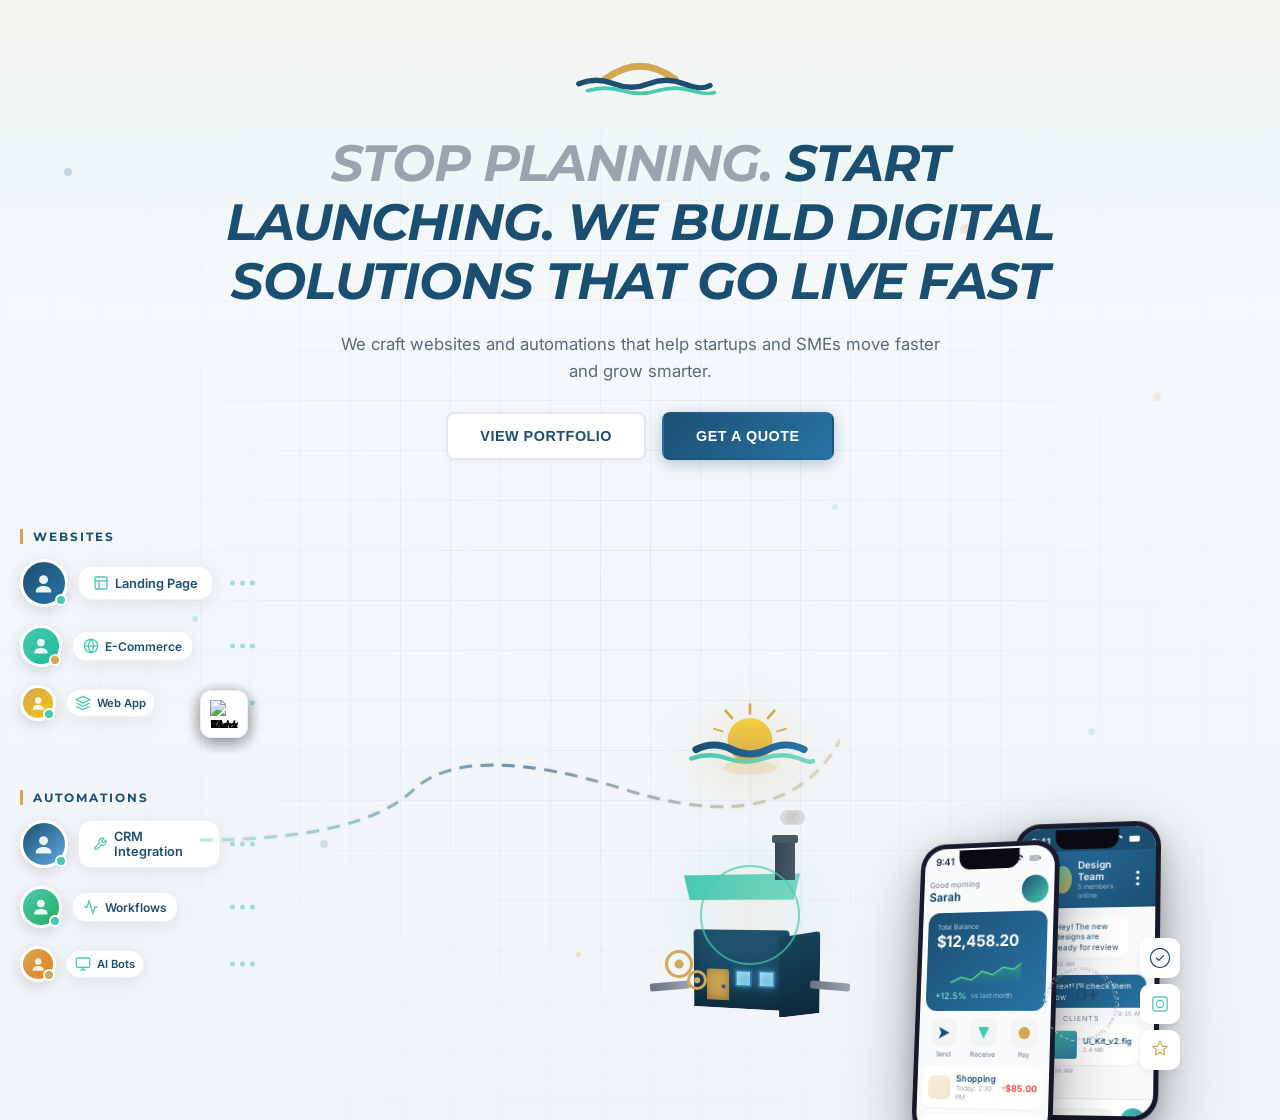
==== commit 0625f906: "feat: Rebrand to New Horizon Digital with factory and sunrise theme - Updated color scheme to match " ====
--- a/index.html
+++ b/index.html
@@ -3,23 +3,35 @@
 <head>
     <meta charset="UTF-8">
     <meta name="viewport" content="width=device-width, initial-scale=1.0">
-    <title>ResiliumX - We Build Apps That Go Live Fast</title>
+    <title>New Horizon Digital - We Build Apps That Go Live Fast</title>
     <link rel="stylesheet" href="styles.css">
-    <link href="https://fonts.googleapis.com/css2?family=Inter:wght@400;500;600;700;800;900&display=swap" rel="stylesheet">
+    <link href="https://fonts.googleapis.com/css2?family=Inter:wght@400;500;600;700;800;900&family=Montserrat:wght@300;400;500;600;700&display=swap" rel="stylesheet">
 </head>
 <body>
     <section class="hero">
         <!-- Background Grid -->
         <div class="grid-background"></div>
 
+        <!-- Sunrise gradient overlay -->
+        <div class="sunrise-gradient"></div>
+
         <!-- Hero Content -->
         <div class="hero-content">
+            <div class="logo-header">
+                <svg class="header-logo" viewBox="0 0 200 80" fill="none">
+                    <!-- Sunrise arc -->
+                    <path d="M60 45 Q100 15 140 45" stroke="#D4A853" stroke-width="8" fill="none" stroke-linecap="round"/>
+                    <!-- Waves -->
+                    <path d="M30 50 Q50 42 70 50 Q90 58 110 50 Q130 42 150 50 Q170 58 180 52" stroke="#1B4F72" stroke-width="6" fill="none" stroke-linecap="round"/>
+                    <path d="M40 58 Q60 52 80 58 Q100 64 120 58 Q140 52 160 58 Q175 63 185 60" stroke="#48C9B0" stroke-width="4" fill="none" stroke-linecap="round"/>
+                </svg>
+            </div>
             <h1 class="hero-title">
                 <span class="title-gray">STOP PLANNING.</span>
-                <span class="title-dark">START LAUNCHING. WE BUILD APPS THAT GO LIVE FAST</span>
+                <span class="title-dark">START LAUNCHING. WE BUILD DIGITAL SOLUTIONS THAT GO LIVE FAST</span>
             </h1>
             <p class="hero-subtitle">
-                We craft AI-powered Flutter apps that help startups and SMEs move faster and grow smarter.
+                We craft websites and automations that help startups and SMEs move faster and grow smarter.
             </p>
             <div class="hero-buttons">
                 <button class="btn btn-outline">VIEW PORTFOLIO</button>
@@ -29,12 +41,12 @@
 
         <!-- Animated Carousel Pipeline -->
         <div class="pipeline-container">
-            <!-- Ideas Input Side (Left) -->
-            <div class="ideas-input">
-                <!-- Floating idea bubbles with detailed avatars -->
+            <!-- Ideas Input Side (Left) - Websites -->
+            <div class="ideas-input ideas-websites">
+                <div class="ideas-label">Websites</div>
                 <div class="idea-bubble idea-1">
                     <div class="user-avatar">
-                        <div class="avatar-img" style="background: linear-gradient(135deg, #667eea, #764ba2);">
+                        <div class="avatar-img" style="background: linear-gradient(135deg, #1B4F72, #2874A6);">
                             <svg viewBox="0 0 36 36" fill="none">
                                 <circle cx="18" cy="12" r="7" fill="white" opacity="0.9"/>
                                 <path d="M18 22c-8 0-12 4-12 8v2h24v-2c0-4-4-8-12-8z" fill="white" opacity="0.9"/>
@@ -43,6 +55,56 @@
                         <div class="avatar-status online"></div>
                     </div>
                     <div class="thought-cloud">
+                        <div class="cloud-icon">
+                            <svg viewBox="0 0 24 24" fill="none" stroke="currentColor" stroke-width="2">
+                                <rect x="3" y="3" width="18" height="18" rx="2"/>
+                                <path d="M3 9h18"/>
+                                <path d="M9 21V9"/>
+                            </svg>
+                        </div>
+                        <span>Landing Page</span>
+                    </div>
+                    <div class="connector-dots">
+                        <span></span><span></span><span></span>
+                    </div>
+                </div>
+
+                <div class="idea-bubble idea-2">
+                    <div class="user-avatar small">
+                        <div class="avatar-img" style="background: linear-gradient(135deg, #48C9B0, #1ABC9C);">
+                            <svg viewBox="0 0 36 36" fill="none">
+                                <circle cx="18" cy="12" r="7" fill="white" opacity="0.9"/>
+                                <path d="M18 22c-8 0-12 4-12 8v2h24v-2c0-4-4-8-12-8z" fill="white" opacity="0.9"/>
+                            </svg>
+                        </div>
+                        <div class="avatar-status away"></div>
+                    </div>
+                    <div class="thought-cloud small">
+                        <div class="cloud-icon">
+                            <svg viewBox="0 0 24 24" fill="none" stroke="currentColor" stroke-width="2">
+                                <circle cx="12" cy="12" r="10"/>
+                                <path d="M2 12h20"/>
+                                <path d="M12 2a15.3 15.3 0 0 1 4 10 15.3 15.3 0 0 1-4 10 15.3 15.3 0 0 1-4-10 15.3 15.3 0 0 1 4-10z"/>
+                            </svg>
+                        </div>
+                        <span>E-Commerce</span>
+                    </div>
+                    <div class="connector-dots">
+                        <span></span><span></span><span></span>
+                    </div>
+                </div>
+
+                <div class="idea-bubble idea-3">
+                    <div class="user-avatar tiny">
+                        <div class="avatar-img" style="background: linear-gradient(135deg, #D4A853, #F1C40F);">
+                            <svg viewBox="0 0 36 36" fill="none">
+                                <circle cx="18" cy="12" r="7" fill="white" opacity="0.9"/>
+                                <path d="M18 22c-8 0-12 4-12 8v2h24v-2c0-4-4-8-12-8z" fill="white" opacity="0.9"/>
+                            </svg>
+                        </div>
+                        <div class="avatar-status online"></div>
+                    </div>
+                    <div class="thought-cloud tiny">
                         <div class="cloud-icon">
                             <svg viewBox="0 0 24 24" fill="none" stroke="currentColor" stroke-width="2">
                                 <path d="M12 2L2 7l10 5 10-5-10-5z"/>
@@ -50,54 +112,82 @@
                                 <path d="M2 12l10 5 10-5"/>
                             </svg>
                         </div>
-                        <span>AI App</span>
+                        <span>Web App</span>
                     </div>
                     <div class="connector-dots">
                         <span></span><span></span><span></span>
                     </div>
                 </div>
-
-                <div class="idea-bubble idea-2">
-                    <div class="user-avatar small">
-                        <div class="avatar-img" style="background: linear-gradient(135deg, #f093fb, #f5576c);">
+            </div>
+
+            <!-- Ideas Input Side (Left) - Automations -->
+            <div class="ideas-input ideas-automations">
+                <div class="ideas-label">Automations</div>
+                <div class="idea-bubble idea-4">
+                    <div class="user-avatar">
+                        <div class="avatar-img" style="background: linear-gradient(135deg, #1B4F72, #5DADE2);">
                             <svg viewBox="0 0 36 36" fill="none">
                                 <circle cx="18" cy="12" r="7" fill="white" opacity="0.9"/>
                                 <path d="M18 22c-8 0-12 4-12 8v2h24v-2c0-4-4-8-12-8z" fill="white" opacity="0.9"/>
                             </svg>
                         </div>
-                        <div class="avatar-status away"></div>
+                        <div class="avatar-status online"></div>
+                    </div>
+                    <div class="thought-cloud">
+                        <div class="cloud-icon">
+                            <svg viewBox="0 0 24 24" fill="none" stroke="currentColor" stroke-width="2">
+                                <path d="M14.7 6.3a1 1 0 0 0 0 1.4l1.6 1.6a1 1 0 0 0 1.4 0l3.77-3.77a6 6 0 0 1-7.94 7.94l-6.91 6.91a2.12 2.12 0 0 1-3-3l6.91-6.91a6 6 0 0 1 7.94-7.94l-3.76 3.76z"/>
+                            </svg>
+                        </div>
+                        <span>CRM Integration</span>
+                    </div>
+                    <div class="connector-dots">
+                        <span></span><span></span><span></span>
+                    </div>
+                </div>
+
+                <div class="idea-bubble idea-5">
+                    <div class="user-avatar small">
+                        <div class="avatar-img" style="background: linear-gradient(135deg, #48C9B0, #27AE60);">
+                            <svg viewBox="0 0 36 36" fill="none">
+                                <circle cx="18" cy="12" r="7" fill="white" opacity="0.9"/>
+                                <path d="M18 22c-8 0-12 4-12 8v2h24v-2c0-4-4-8-12-8z" fill="white" opacity="0.9"/>
+                            </svg>
+                        </div>
+                        <div class="avatar-status online"></div>
                     </div>
                     <div class="thought-cloud small">
                         <div class="cloud-icon">
                             <svg viewBox="0 0 24 24" fill="none" stroke="currentColor" stroke-width="2">
-                                <rect x="3" y="3" width="18" height="18" rx="2"/>
-                                <path d="M9 9h6v6H9z"/>
-                            </svg>
-                        </div>
-                        <span>SaaS</span>
+                                <path d="M22 12h-4l-3 9L9 3l-3 9H2"/>
+                            </svg>
+                        </div>
+                        <span>Workflows</span>
                     </div>
                     <div class="connector-dots">
                         <span></span><span></span><span></span>
                     </div>
                 </div>
 
-                <div class="idea-bubble idea-3">
+                <div class="idea-bubble idea-6">
                     <div class="user-avatar tiny">
-                        <div class="avatar-img" style="background: linear-gradient(135deg, #4facfe, #00f2fe);">
+                        <div class="avatar-img" style="background: linear-gradient(135deg, #D4A853, #E67E22);">
                             <svg viewBox="0 0 36 36" fill="none">
                                 <circle cx="18" cy="12" r="7" fill="white" opacity="0.9"/>
                                 <path d="M18 22c-8 0-12 4-12 8v2h24v-2c0-4-4-8-12-8z" fill="white" opacity="0.9"/>
                             </svg>
                         </div>
-                        <div class="avatar-status online"></div>
+                        <div class="avatar-status away"></div>
                     </div>
                     <div class="thought-cloud tiny">
                         <div class="cloud-icon">
                             <svg viewBox="0 0 24 24" fill="none" stroke="currentColor" stroke-width="2">
-                                <path d="M13 2L3 14h9l-1 8 10-12h-9l1-8z"/>
-                            </svg>
-                        </div>
-                        <span>MVP</span>
+                                <rect x="2" y="3" width="20" height="14" rx="2"/>
+                                <path d="M8 21h8"/>
+                                <path d="M12 17v4"/>
+                            </svg>
+                        </div>
+                        <span>AI Bots</span>
                     </div>
                     <div class="connector-dots">
                         <span></span><span></span><span></span>
@@ -110,13 +200,13 @@
                 <svg class="conveyor-path" viewBox="0 0 600 200" preserveAspectRatio="none">
                     <defs>
                         <linearGradient id="beltGradient" x1="0%" y1="0%" x2="100%" y2="0%">
-                            <stop offset="0%" style="stop-color:#c5d0e6;stop-opacity:0.3" />
-                            <stop offset="50%" style="stop-color:#6366f1;stop-opacity:0.5" />
-                            <stop offset="100%" style="stop-color:#c5d0e6;stop-opacity:0.3" />
+                            <stop offset="0%" style="stop-color:#48C9B0;stop-opacity:0.3" />
+                            <stop offset="50%" style="stop-color:#1B4F72;stop-opacity:0.6" />
+                            <stop offset="100%" style="stop-color:#D4A853;stop-opacity:0.3" />
                         </linearGradient>
                     </defs>
                     <path class="belt-line" d="M0,150 Q150,150 200,100 T400,100 T600,50" fill="none" stroke="url(#beltGradient)" stroke-width="3" stroke-dasharray="12,8"/>
-                    <path class="belt-line-glow" d="M0,150 Q150,150 200,100 T400,100 T600,50" fill="none" stroke="#6366f1" stroke-width="1" stroke-dasharray="12,8" opacity="0.3"/>
+                    <path class="belt-line-glow" d="M0,150 Q150,150 200,100 T400,100 T600,50" fill="none" stroke="#1B4F72" stroke-width="1" stroke-dasharray="12,8" opacity="0.3"/>
                 </svg>
 
                 <!-- Animated tech icons on the belt -->
@@ -148,54 +238,74 @@
                 </div>
             </div>
 
-            <!-- Central Processing Box - Enhanced -->
-            <div class="processing-box">
-                <div class="box-3d">
-                    <div class="box-face box-front">
-                        <div class="box-logo">
-                            <svg viewBox="0 0 40 40" fill="none">
-                                <rect x="8" y="8" width="24" height="24" rx="4" stroke="white" stroke-width="2" opacity="0.5"/>
-                                <rect x="14" y="14" width="12" height="12" rx="2" fill="white" opacity="0.8"/>
-                            </svg>
-                        </div>
-                    </div>
-                    <div class="box-face box-top">
-                        <div class="box-pattern">
-                            <span></span><span></span><span></span><span></span>
-                        </div>
-                    </div>
-                    <div class="box-face box-right"></div>
-                </div>
+            <!-- Central Factory Building -->
+            <div class="factory-container">
+                <div class="factory-building">
+                    <!-- Factory Base -->
+                    <div class="factory-base">
+                        <div class="factory-wall front">
+                            <div class="factory-door"></div>
+                            <div class="factory-window"></div>
+                            <div class="factory-window"></div>
+                        </div>
+                        <div class="factory-wall side"></div>
+                        <div class="factory-roof"></div>
+                    </div>
+                    <!-- Chimney with smoke -->
+                    <div class="factory-chimney">
+                        <div class="chimney-stack"></div>
+                        <div class="smoke-container">
+                            <div class="smoke smoke-1"></div>
+                            <div class="smoke smoke-2"></div>
+                            <div class="smoke smoke-3"></div>
+                        </div>
+                    </div>
+                    <!-- Conveyor entrance -->
+                    <div class="factory-conveyor-in"></div>
+                    <div class="factory-conveyor-out"></div>
+                    <!-- Gears -->
+                    <div class="factory-gears">
+                        <div class="gear gear-1"></div>
+                        <div class="gear gear-2"></div>
+                    </div>
+                </div>
+
+                <!-- Horizon Sunrise Mascot -->
                 <div class="mascot">
-                    <svg viewBox="0 0 120 120" class="bird-mascot">
-                        <!-- Body -->
-                        <ellipse cx="60" cy="70" rx="35" ry="30" fill="#4ECDC4"/>
-                        <ellipse cx="60" cy="65" rx="30" ry="27" fill="#45B7AA"/>
-                        <!-- Belly highlight -->
-                        <ellipse cx="60" cy="72" rx="20" ry="18" fill="#5FE3D9" opacity="0.5"/>
-                        <!-- Eyes -->
-                        <ellipse cx="47" cy="55" rx="8" ry="9" fill="white"/>
-                        <ellipse cx="73" cy="55" rx="8" ry="9" fill="white"/>
-                        <circle cx="49" cy="56" r="5" fill="#2D3748"/>
-                        <circle cx="75" cy="56" r="5" fill="#2D3748"/>
-                        <circle cx="50" cy="54" r="2" fill="white"/>
-                        <circle cx="76" cy="54" r="2" fill="white"/>
-                        <!-- Beak -->
-                        <path d="M55,65 Q60,72 65,65 Q60,68 55,65" fill="#FF8C42"/>
-                        <!-- Blush -->
-                        <ellipse cx="38" cy="65" rx="6" ry="4" fill="#FFB6C1" opacity="0.6"/>
-                        <ellipse cx="82" cy="65" rx="6" ry="4" fill="#FFB6C1" opacity="0.6"/>
-                        <!-- Wings -->
-                        <ellipse cx="28" cy="75" rx="12" ry="8" fill="#4ECDC4"/>
-                        <ellipse cx="92" cy="75" rx="12" ry="8" fill="#4ECDC4"/>
-                        <!-- Feet -->
-                        <path d="M50,95 L45,105 M50,95 L50,105 M50,95 L55,105" stroke="#FF8C42" stroke-width="3" stroke-linecap="round"/>
-                        <path d="M70,95 L65,105 M70,95 L70,105 M70,95 L75,105" stroke="#FF8C42" stroke-width="3" stroke-linecap="round"/>
-                        <!-- Hair/Tuft -->
-                        <path d="M55,35 Q60,25 65,35" stroke="#45B7AA" stroke-width="4" fill="none" stroke-linecap="round"/>
-                        <path d="M50,38 Q55,30 60,38" stroke="#4ECDC4" stroke-width="3" fill="none" stroke-linecap="round"/>
+                    <svg viewBox="0 0 140 100" class="horizon-mascot">
+                        <!-- Sun rays (animated) -->
+                        <g class="sun-rays">
+                            <line x1="70" y1="15" x2="70" y2="5" stroke="#D4A853" stroke-width="3" stroke-linecap="round"/>
+                            <line x1="90" y1="20" x2="97" y2="12" stroke="#D4A853" stroke-width="3" stroke-linecap="round"/>
+                            <line x1="50" y1="20" x2="43" y2="12" stroke="#D4A853" stroke-width="3" stroke-linecap="round"/>
+                            <line x1="100" y1="35" x2="110" y2="32" stroke="#D4A853" stroke-width="2" stroke-linecap="round"/>
+                            <line x1="40" y1="35" x2="30" y2="32" stroke="#D4A853" stroke-width="2" stroke-linecap="round"/>
+                        </g>
+                        <!-- Sun/sunrise arc -->
+                        <defs>
+                            <linearGradient id="sunGradient" x1="0%" y1="100%" x2="0%" y2="0%">
+                                <stop offset="0%" style="stop-color:#D4A853"/>
+                                <stop offset="100%" style="stop-color:#F4D03F"/>
+                            </linearGradient>
+                            <linearGradient id="waveGradient1" x1="0%" y1="0%" x2="100%" y2="0%">
+                                <stop offset="0%" style="stop-color:#1B4F72"/>
+                                <stop offset="100%" style="stop-color:#2874A6"/>
+                            </linearGradient>
+                            <linearGradient id="waveGradient2" x1="0%" y1="0%" x2="100%" y2="0%">
+                                <stop offset="0%" style="stop-color:#48C9B0"/>
+                                <stop offset="100%" style="stop-color:#76D7C4"/>
+                            </linearGradient>
+                        </defs>
+                        <!-- Rising sun -->
+                        <circle cx="70" cy="45" r="25" fill="url(#sunGradient)" class="sun-circle"/>
+                        <!-- Horizon line / waves -->
+                        <path d="M10,55 Q30,45 50,55 Q70,65 90,55 Q110,45 130,55" stroke="url(#waveGradient1)" stroke-width="8" fill="none" stroke-linecap="round" class="wave-1"/>
+                        <path d="M5,65 Q25,58 45,65 Q65,72 85,65 Q105,58 125,65 Q135,70 140,68" stroke="url(#waveGradient2)" stroke-width="5" fill="none" stroke-linecap="round" class="wave-2"/>
+                        <!-- Reflection shimmer -->
+                        <ellipse cx="70" cy="75" rx="30" ry="8" fill="#D4A853" opacity="0.2" class="sun-reflection"/>
                     </svg>
                 </div>
+
                 <div class="processing-glow"></div>
                 <div class="processing-rings">
                     <div class="ring ring-1"></div>
@@ -441,19 +551,19 @@
                 <div class="trust-logos">
                     <div class="trust-logo">
                         <svg viewBox="0 0 40 40" fill="none">
-                            <circle cx="20" cy="20" r="16" stroke="#6366f1" stroke-width="2"/>
-                            <path d="M14 20l4 4 8-8" stroke="#6366f1" stroke-width="2" stroke-linecap="round" stroke-linejoin="round"/>
+                            <circle cx="20" cy="20" r="16" stroke="#1B4F72" stroke-width="2"/>
+                            <path d="M14 20l4 4 8-8" stroke="#1B4F72" stroke-width="2" stroke-linecap="round" stroke-linejoin="round"/>
                         </svg>
                     </div>
                     <div class="trust-logo">
                         <svg viewBox="0 0 40 40" fill="none">
-                            <rect x="8" y="8" width="24" height="24" rx="4" stroke="#10b981" stroke-width="2"/>
-                            <circle cx="20" cy="20" r="6" stroke="#10b981" stroke-width="2"/>
+                            <rect x="8" y="8" width="24" height="24" rx="4" stroke="#48C9B0" stroke-width="2"/>
+                            <circle cx="20" cy="20" r="6" stroke="#48C9B0" stroke-width="2"/>
                         </svg>
                     </div>
                     <div class="trust-logo">
                         <svg viewBox="0 0 40 40" fill="none">
-                            <path d="M20 6l4 8h8l-6 6 2 8-8-4-8 4 2-8-6-6h8l4-8z" stroke="#f59e0b" stroke-width="2" stroke-linejoin="round"/>
+                            <path d="M20 6l4 8h8l-6 6 2 8-8-4-8 4 2-8-6-6h8l4-8z" stroke="#D4A853" stroke-width="2" stroke-linejoin="round"/>
                         </svg>
                     </div>
                 </div>
--- a/styles.css
+++ b/styles.css
@@ -5,11 +5,26 @@
     box-sizing: border-box;
 }
 
+html {
+    scroll-behavior: smooth;
+}
+
 body {
     font-family: 'Inter', -apple-system, BlinkMacSystemFont, sans-serif;
-    background: linear-gradient(180deg, #f8fafc 0%, #f1f5f9 100%);
+    background: linear-gradient(180deg, #f8fafc 0%, #f0f4f8 100%);
     min-height: 100vh;
     overflow-x: hidden;
+}
+
+/* New Horizon Digital Color Palette */
+:root {
+    --nh-gold: #D4A853;
+    --nh-gold-light: #F4D03F;
+    --nh-blue-dark: #1B4F72;
+    --nh-blue-mid: #2874A6;
+    --nh-blue-light: #5DADE2;
+    --nh-teal: #48C9B0;
+    --nh-teal-light: #76D7C4;
 }
 
 /* Hero Section */
@@ -19,7 +34,7 @@
     display: flex;
     flex-direction: column;
     align-items: center;
-    padding: 60px 20px;
+    padding: 40px 20px;
     overflow: hidden;
 }
 
@@ -31,12 +46,36 @@
     right: 0;
     bottom: 0;
     background-image:
-        linear-gradient(rgba(200, 210, 230, 0.4) 1px, transparent 1px),
-        linear-gradient(90deg, rgba(200, 210, 230, 0.4) 1px, transparent 1px);
+        linear-gradient(rgba(27, 79, 114, 0.08) 1px, transparent 1px),
+        linear-gradient(90deg, rgba(27, 79, 114, 0.08) 1px, transparent 1px);
     background-size: 50px 50px;
     pointer-events: none;
-    mask-image: radial-gradient(ellipse at center, black 0%, transparent 75%);
-    -webkit-mask-image: radial-gradient(ellipse at center, black 0%, transparent 75%);
+    mask-image: radial-gradient(ellipse at center, black 0%, transparent 80%);
+    -webkit-mask-image: radial-gradient(ellipse at center, black 0%, transparent 80%);
+}
+
+/* Sunrise gradient overlay */
+.sunrise-gradient {
+    position: absolute;
+    top: 0;
+    left: 0;
+    right: 0;
+    height: 300px;
+    background: linear-gradient(180deg,
+        rgba(212, 168, 83, 0.08) 0%,
+        rgba(72, 201, 176, 0.05) 50%,
+        transparent 100%);
+    pointer-events: none;
+}
+
+/* Logo Header */
+.logo-header {
+    margin-bottom: 20px;
+}
+
+.header-logo {
+    width: 180px;
+    height: 70px;
 }
 
 /* Hero Content */
@@ -44,14 +83,15 @@
     text-align: center;
     max-width: 900px;
     z-index: 10;
-    margin-bottom: 40px;
+    margin-bottom: 30px;
 }
 
 .hero-title {
-    font-size: clamp(2rem, 5vw, 3.5rem);
-    font-weight: 900;
-    line-height: 1.1;
-    margin-bottom: 24px;
+    font-family: 'Montserrat', sans-serif;
+    font-size: clamp(1.8rem, 4.5vw, 3.2rem);
+    font-weight: 700;
+    line-height: 1.15;
+    margin-bottom: 20px;
     letter-spacing: -0.02em;
 }
 
@@ -61,15 +101,15 @@
 }
 
 .title-dark {
-    color: #1f2937;
+    color: var(--nh-blue-dark);
     font-style: italic;
 }
 
 .hero-subtitle {
-    font-size: 1.1rem;
-    color: #6b7280;
+    font-size: 1.05rem;
+    color: #5a6a7a;
     max-width: 600px;
-    margin: 0 auto 32px;
+    margin: 0 auto 28px;
     line-height: 1.6;
 }
 
@@ -94,72 +134,94 @@
 .btn-outline {
     background: white;
     border: 2px solid #e5e7eb;
-    color: #374151;
+    color: var(--nh-blue-dark);
     box-shadow: 0 2px 8px rgba(0,0,0,0.04);
 }
 
 .btn-outline:hover {
-    border-color: #6366f1;
-    color: #6366f1;
+    border-color: var(--nh-teal);
+    color: var(--nh-teal);
     transform: translateY(-2px);
-    box-shadow: 0 4px 12px rgba(99, 102, 241, 0.15);
+    box-shadow: 0 4px 12px rgba(72, 201, 176, 0.2);
 }
 
 .btn-primary {
-    background: linear-gradient(135deg, #6366f1, #8b5cf6);
+    background: linear-gradient(135deg, var(--nh-blue-dark), var(--nh-blue-mid));
     border: 2px solid transparent;
     color: white;
-    box-shadow: 0 4px 15px rgba(99, 102, 241, 0.3);
+    box-shadow: 0 4px 15px rgba(27, 79, 114, 0.3);
 }
 
 .btn-primary:hover {
-    background: linear-gradient(135deg, #4f46e5, #7c3aed);
+    background: linear-gradient(135deg, var(--nh-teal), var(--nh-teal-light));
     transform: translateY(-2px);
-    box-shadow: 0 8px 25px rgba(99, 102, 241, 0.4);
+    box-shadow: 0 8px 25px rgba(72, 201, 176, 0.4);
 }
 
 /* Pipeline Container */
 .pipeline-container {
     position: relative;
     width: 100%;
-    max-width: 1300px;
-    height: 520px;
-    margin-top: 20px;
+    max-width: 1400px;
+    height: 580px;
+    margin-top: 10px;
 }
 
 /* ========================================
-   IDEAS INPUT SECTION - Enhanced
+   IDEAS INPUT SECTIONS - Websites & Automations
    ======================================== */
 .ideas-input {
     position: absolute;
     left: 0;
+    width: 200px;
+}
+
+.ideas-websites {
+    top: 5%;
+}
+
+.ideas-automations {
     top: 50%;
-    transform: translateY(-50%);
-    width: 220px;
+}
+
+.ideas-label {
+    font-family: 'Montserrat', sans-serif;
+    font-size: 0.75rem;
+    font-weight: 700;
+    text-transform: uppercase;
+    letter-spacing: 2px;
+    color: var(--nh-blue-dark);
+    margin-bottom: 15px;
+    padding-left: 10px;
+    border-left: 3px solid var(--nh-gold);
 }
 
 .idea-bubble {
-    position: absolute;
+    position: relative;
     display: flex;
     align-items: center;
     gap: 10px;
+    margin-bottom: 18px;
     animation: floatIn 4s ease-in-out infinite;
 }
 
-.idea-1 { top: -20px; left: 10px; animation-delay: 0s; }
-.idea-2 { top: 80px; left: 50px; animation-delay: 1.3s; }
-.idea-3 { top: 180px; left: 20px; animation-delay: 2.6s; }
+.idea-1 { animation-delay: 0s; }
+.idea-2 { animation-delay: 0.8s; }
+.idea-3 { animation-delay: 1.6s; }
+.idea-4 { animation-delay: 0.4s; }
+.idea-5 { animation-delay: 1.2s; }
+.idea-6 { animation-delay: 2s; }
 
 /* Enhanced User Avatar */
 .user-avatar {
     position: relative;
-    width: 56px;
-    height: 56px;
+    width: 48px;
+    height: 48px;
     flex-shrink: 0;
 }
 
-.user-avatar.small { width: 48px; height: 48px; }
-.user-avatar.tiny { width: 40px; height: 40px; }
+.user-avatar.small { width: 42px; height: 42px; }
+.user-avatar.tiny { width: 36px; height: 36px; }
 
 .avatar-img {
     width: 100%;
@@ -168,64 +230,50 @@
     display: flex;
     align-items: center;
     justify-content: center;
-    box-shadow: 0 4px 20px rgba(0,0,0,0.15);
+    box-shadow: 0 4px 15px rgba(0,0,0,0.15);
     border: 3px solid white;
 }
 
 .avatar-img svg {
-    width: 60%;
-    height: 60%;
+    width: 55%;
+    height: 55%;
 }
 
 .avatar-status {
     position: absolute;
-    bottom: 2px;
-    right: 2px;
-    width: 14px;
-    height: 14px;
+    bottom: 1px;
+    right: 1px;
+    width: 12px;
+    height: 12px;
     border-radius: 50%;
     border: 2px solid white;
 }
 
-.avatar-status.online { background: #22c55e; }
-.avatar-status.away { background: #f59e0b; }
+.avatar-status.online { background: var(--nh-teal); }
+.avatar-status.away { background: var(--nh-gold); }
 
 /* Enhanced Thought Cloud */
 .thought-cloud {
     background: white;
-    padding: 10px 16px;
-    border-radius: 16px;
-    box-shadow: 0 4px 25px rgba(0, 0, 0, 0.08);
-    display: flex;
-    align-items: center;
-    gap: 8px;
+    padding: 8px 14px;
+    border-radius: 14px;
+    box-shadow: 0 4px 20px rgba(0, 0, 0, 0.08);
+    display: flex;
+    align-items: center;
+    gap: 6px;
     font-weight: 600;
-    color: #374151;
-    font-size: 0.9rem;
-    border: 1px solid rgba(0,0,0,0.04);
-}
-
-.thought-cloud::before {
-    content: '';
-    position: absolute;
-    left: -8px;
-    top: 50%;
-    transform: translateY(-50%);
-    width: 0;
-    height: 0;
-    border-top: 8px solid transparent;
-    border-bottom: 8px solid transparent;
-    border-right: 10px solid white;
-    filter: drop-shadow(-2px 0 2px rgba(0,0,0,0.05));
-}
-
-.thought-cloud.small { padding: 8px 12px; font-size: 0.8rem; }
-.thought-cloud.tiny { padding: 6px 10px; font-size: 0.75rem; }
+    color: var(--nh-blue-dark);
+    font-size: 0.8rem;
+    border: 1px solid rgba(27, 79, 114, 0.08);
+}
+
+.thought-cloud.small { padding: 6px 10px; font-size: 0.75rem; }
+.thought-cloud.tiny { padding: 5px 8px; font-size: 0.7rem; }
 
 .cloud-icon {
-    width: 20px;
-    height: 20px;
-    color: #6366f1;
+    width: 16px;
+    height: 16px;
+    color: var(--nh-teal);
 }
 
 .cloud-icon svg {
@@ -235,19 +283,20 @@
 
 .connector-dots {
     position: absolute;
-    right: -40px;
+    right: -35px;
     top: 50%;
     transform: translateY(-50%);
     display: flex;
-    gap: 6px;
+    gap: 5px;
 }
 
 .connector-dots span {
-    width: 6px;
-    height: 6px;
-    background: #c5d0e6;
+    width: 5px;
+    height: 5px;
+    background: var(--nh-teal);
     border-radius: 50%;
     animation: dotPulse 1.5s ease-in-out infinite;
+    opacity: 0.5;
 }
 
 .connector-dots span:nth-child(1) { animation-delay: 0s; }
@@ -256,26 +305,26 @@
 
 @keyframes dotPulse {
     0%, 100% { opacity: 0.3; transform: scale(1); }
-    50% { opacity: 1; transform: scale(1.2); }
+    50% { opacity: 1; transform: scale(1.3); }
 }
 
 @keyframes floatIn {
     0%, 100% {
         transform: translateX(0) translateY(0);
-        opacity: 0.8;
+        opacity: 0.85;
     }
     50% {
-        transform: translateX(15px) translateY(-8px);
+        transform: translateX(12px) translateY(-6px);
         opacity: 1;
     }
 }
 
 /* ========================================
-   CONVEYOR BELT - Enhanced
+   CONVEYOR BELT
    ======================================== */
 .conveyor-belt {
     position: absolute;
-    left: 200px;
+    left: 180px;
     right: 420px;
     top: 50%;
     transform: translateY(-50%);
@@ -310,21 +359,21 @@
 
 .tech-icon {
     position: absolute;
-    width: 52px;
-    height: 52px;
+    width: 48px;
+    height: 48px;
     background: white;
-    border-radius: 14px;
+    border-radius: 12px;
     display: flex;
     align-items: center;
     justify-content: center;
-    box-shadow: 0 4px 20px rgba(0, 0, 0, 0.1);
+    box-shadow: 0 4px 18px rgba(0, 0, 0, 0.1);
     animation: moveAlongBelt 5s ease-in-out infinite;
-    border: 1px solid rgba(0,0,0,0.04);
+    border: 1px solid rgba(27, 79, 114, 0.08);
 }
 
 .tech-icon img {
-    width: 32px;
-    height: 32px;
+    width: 28px;
+    height: 28px;
     position: relative;
     z-index: 1;
 }
@@ -332,8 +381,8 @@
 .icon-glow {
     position: absolute;
     inset: -4px;
-    background: radial-gradient(circle, rgba(99, 102, 241, 0.2) 0%, transparent 70%);
-    border-radius: 18px;
+    background: radial-gradient(circle, rgba(72, 201, 176, 0.25) 0%, transparent 70%);
+    border-radius: 16px;
     opacity: 0;
     transition: opacity 0.3s;
 }
@@ -358,127 +407,328 @@
 }
 
 /* ========================================
-   PROCESSING BOX - Enhanced
+   FACTORY BUILDING
    ======================================== */
-.processing-box {
+.factory-container {
     position: absolute;
     left: 50%;
     top: 50%;
     transform: translate(-50%, -50%);
-    width: 180px;
-    height: 180px;
+    width: 220px;
+    height: 250px;
     z-index: 20;
 }
 
-.box-3d {
-    position: absolute;
-    top: 50%;
-    left: 50%;
-    width: 100px;
-    height: 100px;
-    transform-style: preserve-3d;
-    transform: translate(-50%, -50%) rotateX(-20deg) rotateY(-30deg);
-    animation: boxFloat 4s ease-in-out infinite;
-}
-
-@keyframes boxFloat {
-    0%, 100% { transform: translate(-50%, -50%) rotateX(-20deg) rotateY(-30deg) translateY(0); }
-    50% { transform: translate(-50%, -50%) rotateX(-20deg) rotateY(-30deg) translateY(-12px); }
-}
-
-.box-face {
-    position: absolute;
-    width: 100px;
-    height: 100px;
-    backface-visibility: hidden;
-}
-
-.box-front {
-    background: linear-gradient(135deg, #e0e7ff, #c7d2fe);
-    transform: translateZ(50px);
-    border-radius: 12px;
-    display: flex;
-    align-items: center;
-    justify-content: center;
-    border: 1px solid rgba(255,255,255,0.5);
-}
-
-.box-logo svg {
-    width: 50px;
-    height: 50px;
-}
-
-.box-top {
-    background: linear-gradient(135deg, #f0f4ff, #e0e7ff);
-    transform: rotateX(90deg) translateZ(50px);
-    border-radius: 12px;
-    display: flex;
-    align-items: center;
-    justify-content: center;
-}
-
-.box-pattern {
-    display: grid;
-    grid-template-columns: 1fr 1fr;
-    gap: 8px;
-    padding: 20px;
-}
-
-.box-pattern span {
-    width: 25px;
-    height: 25px;
-    background: rgba(99, 102, 241, 0.2);
-    border-radius: 6px;
-}
-
-.box-right {
-    background: linear-gradient(135deg, #6366f1, #818cf8);
-    transform: rotateY(90deg) translateZ(50px);
-    border-radius: 12px;
-}
-
-/* Mascot */
-.mascot {
-    position: absolute;
-    top: -70px;
+.factory-building {
+    position: absolute;
+    bottom: 30px;
     left: 50%;
     transform: translateX(-50%);
-    width: 100px;
-    height: 100px;
-    animation: mascotBounce 2.5s ease-in-out infinite;
-    z-index: 25;
-}
-
-@keyframes mascotBounce {
-    0%, 100% { transform: translateX(-50%) translateY(0) rotate(-3deg); }
-    50% { transform: translateX(-50%) translateY(-18px) rotate(3deg); }
-}
-
-.bird-mascot {
+    width: 140px;
+    height: 120px;
+}
+
+.factory-base {
+    position: relative;
     width: 100%;
     height: 100%;
-    filter: drop-shadow(0 15px 30px rgba(78, 205, 196, 0.35));
-}
-
-/* Processing Glow */
-.processing-glow {
+    transform-style: preserve-3d;
+    transform: perspective(500px) rotateX(-5deg) rotateY(-15deg);
+}
+
+.factory-wall {
+    position: absolute;
+    border-radius: 4px;
+}
+
+.factory-wall.front {
+    width: 100px;
+    height: 80px;
+    background: linear-gradient(180deg, var(--nh-blue-dark), #153d55);
+    bottom: 0;
+    left: 10px;
+    border-radius: 4px 4px 0 0;
+    display: flex;
+    flex-wrap: wrap;
+    justify-content: center;
+    align-content: flex-end;
+    padding: 8px;
+    gap: 6px;
+    box-shadow: inset 0 -20px 30px rgba(0,0,0,0.3);
+}
+
+.factory-door {
+    width: 24px;
+    height: 32px;
+    background: linear-gradient(180deg, var(--nh-gold), #c49a4a);
+    border-radius: 3px 3px 0 0;
+    position: relative;
+    box-shadow: inset 0 0 10px rgba(0,0,0,0.3);
+}
+
+.factory-door::after {
+    content: '';
+    position: absolute;
+    right: 4px;
+    top: 50%;
+    width: 4px;
+    height: 4px;
+    background: var(--nh-blue-dark);
+    border-radius: 50%;
+}
+
+.factory-window {
+    width: 18px;
+    height: 18px;
+    background: linear-gradient(135deg, #87ceeb, #5fb3d4);
+    border-radius: 2px;
+    border: 2px solid #2874A6;
+    box-shadow: inset 0 0 8px rgba(255,255,255,0.5), 0 0 10px rgba(135, 206, 235, 0.3);
+    animation: windowGlow 2s ease-in-out infinite alternate;
+}
+
+@keyframes windowGlow {
+    0% { box-shadow: inset 0 0 8px rgba(255,255,255,0.5), 0 0 5px rgba(135, 206, 235, 0.3); }
+    100% { box-shadow: inset 0 0 12px rgba(255,255,255,0.8), 0 0 15px rgba(135, 206, 235, 0.5); }
+}
+
+.factory-wall.side {
+    width: 40px;
+    height: 80px;
+    background: linear-gradient(180deg, #153d55, #0d2a3d);
+    bottom: 0;
+    right: 0;
+    transform: skewY(-10deg);
+    transform-origin: bottom right;
+    border-radius: 0 4px 0 0;
+}
+
+.factory-roof {
+    position: absolute;
+    top: -15px;
+    left: 0;
+    width: 120px;
+    height: 25px;
+    background: linear-gradient(90deg, var(--nh-teal), var(--nh-teal-light));
+    clip-path: polygon(5% 100%, 0 0, 100% 0, 95% 100%);
+    box-shadow: 0 -5px 15px rgba(72, 201, 176, 0.3);
+}
+
+/* Chimney */
+.factory-chimney {
+    position: absolute;
+    top: -50px;
+    right: 25px;
+}
+
+.chimney-stack {
+    width: 20px;
+    height: 40px;
+    background: linear-gradient(90deg, #374151, #4b5563);
+    border-radius: 3px 3px 0 0;
+    position: relative;
+}
+
+.chimney-stack::before {
+    content: '';
+    position: absolute;
+    top: -5px;
+    left: -3px;
+    width: 26px;
+    height: 8px;
+    background: #4b5563;
+    border-radius: 2px;
+}
+
+.smoke-container {
+    position: absolute;
+    top: -30px;
+    left: 50%;
+    transform: translateX(-50%);
+}
+
+.smoke {
+    position: absolute;
+    width: 15px;
+    height: 15px;
+    background: rgba(200, 200, 200, 0.6);
+    border-radius: 50%;
+    animation: smokeRise 3s ease-out infinite;
+}
+
+.smoke-1 { animation-delay: 0s; left: 0; }
+.smoke-2 { animation-delay: 1s; left: 5px; }
+.smoke-3 { animation-delay: 2s; left: -5px; }
+
+@keyframes smokeRise {
+    0% {
+        transform: translateY(0) scale(0.5);
+        opacity: 0.8;
+    }
+    50% {
+        transform: translateY(-30px) scale(1);
+        opacity: 0.5;
+    }
+    100% {
+        transform: translateY(-60px) scale(1.5);
+        opacity: 0;
+    }
+}
+
+/* Factory conveyors */
+.factory-conveyor-in,
+.factory-conveyor-out {
+    position: absolute;
+    width: 40px;
+    height: 8px;
+    background: linear-gradient(90deg, #6b7280, #9ca3af);
+    border-radius: 2px;
+}
+
+.factory-conveyor-in {
+    left: -30px;
+    bottom: 20px;
+    transform: rotate(-5deg);
+}
+
+.factory-conveyor-out {
+    right: -30px;
+    bottom: 20px;
+    transform: rotate(5deg);
+}
+
+/* Factory Gears */
+.factory-gears {
+    position: absolute;
+    bottom: 60px;
+    left: -15px;
+}
+
+.gear {
+    position: absolute;
+    border-radius: 50%;
+    border: 3px solid var(--nh-gold);
+    animation: gearSpin 4s linear infinite;
+}
+
+.gear::before {
+    content: '';
     position: absolute;
     top: 50%;
     left: 50%;
     transform: translate(-50%, -50%);
-    width: 220px;
-    height: 220px;
-    background: radial-gradient(circle, rgba(99, 102, 241, 0.15) 0%, transparent 70%);
+    width: 40%;
+    height: 40%;
+    background: var(--nh-gold);
+    border-radius: 50%;
+}
+
+.gear-1 {
+    width: 28px;
+    height: 28px;
+    top: 0;
+    left: 0;
+}
+
+.gear-2 {
+    width: 20px;
+    height: 20px;
+    top: 20px;
+    left: 22px;
+    animation-direction: reverse;
+    animation-duration: 3s;
+}
+
+@keyframes gearSpin {
+    to { transform: rotate(360deg); }
+}
+
+/* ========================================
+   HORIZON SUNRISE MASCOT
+   ======================================== */
+.mascot {
+    position: absolute;
+    top: -90px;
+    left: 50%;
+    transform: translateX(-50%);
+    width: 130px;
+    height: 90px;
+    z-index: 25;
+}
+
+.horizon-mascot {
+    width: 100%;
+    height: 100%;
+    filter: drop-shadow(0 10px 25px rgba(212, 168, 83, 0.35));
+}
+
+.sun-circle {
+    animation: sunPulse 3s ease-in-out infinite;
+}
+
+@keyframes sunPulse {
+    0%, 100% { transform: translateY(0); opacity: 1; }
+    50% { transform: translateY(-3px); opacity: 0.9; }
+}
+
+.sun-rays {
+    animation: raysPulse 2s ease-in-out infinite;
+    transform-origin: center;
+}
+
+@keyframes raysPulse {
+    0%, 100% { opacity: 0.8; }
+    50% { opacity: 1; }
+}
+
+.wave-1 {
+    animation: waveMove1 4s ease-in-out infinite;
+}
+
+.wave-2 {
+    animation: waveMove2 5s ease-in-out infinite;
+}
+
+@keyframes waveMove1 {
+    0%, 100% { transform: translateX(0); }
+    50% { transform: translateX(5px); }
+}
+
+@keyframes waveMove2 {
+    0%, 100% { transform: translateX(0); }
+    50% { transform: translateX(-5px); }
+}
+
+.sun-reflection {
+    animation: shimmer 3s ease-in-out infinite;
+}
+
+@keyframes shimmer {
+    0%, 100% { opacity: 0.15; transform: scaleX(1); }
+    50% { opacity: 0.3; transform: scaleX(1.1); }
+}
+
+/* Processing Effects */
+.processing-glow {
+    position: absolute;
+    top: 50%;
+    left: 50%;
+    transform: translate(-50%, -50%);
+    width: 200px;
+    height: 200px;
+    background: radial-gradient(circle,
+        rgba(212, 168, 83, 0.15) 0%,
+        rgba(72, 201, 176, 0.1) 40%,
+        transparent 70%);
     animation: pulse 2.5s ease-in-out infinite;
     pointer-events: none;
 }
 
 @keyframes pulse {
     0%, 100% { transform: translate(-50%, -50%) scale(1); opacity: 0.5; }
-    50% { transform: translate(-50%, -50%) scale(1.15); opacity: 0.8; }
-}
-
-/* Processing Rings */
+    50% { transform: translate(-50%, -50%) scale(1.1); opacity: 0.8; }
+}
+
 .processing-rings {
     position: absolute;
     top: 50%;
@@ -489,22 +739,22 @@
 
 .ring {
     position: absolute;
-    border: 2px solid rgba(99, 102, 241, 0.2);
+    border: 2px solid rgba(72, 201, 176, 0.3);
     border-radius: 50%;
     animation: ringExpand 3s ease-out infinite;
 }
 
-.ring-1 { width: 120px; height: 120px; top: -60px; left: -60px; animation-delay: 0s; }
-.ring-2 { width: 120px; height: 120px; top: -60px; left: -60px; animation-delay: 1s; }
-.ring-3 { width: 120px; height: 120px; top: -60px; left: -60px; animation-delay: 2s; }
+.ring-1 { width: 100px; height: 100px; top: -50px; left: -50px; animation-delay: 0s; }
+.ring-2 { width: 100px; height: 100px; top: -50px; left: -50px; animation-delay: 1s; }
+.ring-3 { width: 100px; height: 100px; top: -50px; left: -50px; animation-delay: 2s; }
 
 @keyframes ringExpand {
-    0% { transform: scale(0.8); opacity: 0.8; }
-    100% { transform: scale(2); opacity: 0; }
+    0% { transform: scale(0.8); opacity: 0.6; border-color: rgba(212, 168, 83, 0.4); }
+    100% { transform: scale(2.2); opacity: 0; border-color: rgba(72, 201, 176, 0.1); }
 }
 
 /* ========================================
-   APPS OUTPUT SECTION - Detailed Phones
+   APPS OUTPUT SECTION
    ======================================== */
 .apps-output {
     position: absolute;
@@ -525,14 +775,14 @@
 
 .phone {
     position: absolute;
-    width: 160px;
-    height: 320px;
+    width: 150px;
+    height: 300px;
     background: linear-gradient(145deg, #1a1a2e, #16162a);
-    border-radius: 28px;
-    padding: 6px;
+    border-radius: 26px;
+    padding: 5px;
     box-shadow:
-        0 25px 80px rgba(0, 0, 0, 0.35),
-        0 10px 30px rgba(0, 0, 0, 0.2),
+        0 25px 70px rgba(0, 0, 0, 0.35),
+        0 10px 25px rgba(0, 0, 0, 0.2),
         inset 0 1px 1px rgba(255,255,255,0.1);
     animation: phoneFloat 5s ease-in-out infinite;
 }
@@ -563,18 +813,18 @@
 
 @keyframes phoneFloat {
     0%, 100% { transform: rotateY(-18deg) rotateX(5deg) translateY(0); }
-    50% { transform: rotateY(-18deg) rotateX(5deg) translateY(-15px); }
+    50% { transform: rotateY(-18deg) rotateX(5deg) translateY(-12px); }
 }
 
 .phone-notch {
     position: absolute;
-    top: 8px;
+    top: 7px;
     left: 50%;
     transform: translateX(-50%);
-    width: 70px;
-    height: 22px;
+    width: 65px;
+    height: 20px;
     background: #0a0a14;
-    border-radius: 0 0 14px 14px;
+    border-radius: 0 0 12px 12px;
     z-index: 10;
 }
 
@@ -589,10 +839,10 @@
 
 .phone-home-indicator {
     position: absolute;
-    bottom: 6px;
+    bottom: 5px;
     left: 50%;
     transform: translateX(-50%);
-    width: 40px;
+    width: 36px;
     height: 4px;
     background: #1f2937;
     border-radius: 2px;
@@ -607,20 +857,20 @@
     display: flex;
     justify-content: space-between;
     align-items: center;
-    padding: 8px 14px 6px;
-    font-size: 11px;
+    padding: 6px 12px 4px;
+    font-size: 10px;
     font-weight: 600;
     color: #1f2937;
 }
 
 .screen-status-bar.dark {
-    background: #1f2937;
+    background: var(--nh-blue-dark);
     color: white;
 }
 
 .status-icons {
     display: flex;
-    gap: 4px;
+    gap: 3px;
     align-items: center;
 }
 
@@ -628,8 +878,8 @@
    FINANCE APP (Phone 1)
    ======================================== */
 .app-finance {
-    padding: 8px;
-    height: calc(100% - 30px);
+    padding: 6px;
+    height: calc(100% - 26px);
     display: flex;
     flex-direction: column;
 }
@@ -638,7 +888,7 @@
     display: flex;
     justify-content: space-between;
     align-items: center;
-    margin-bottom: 10px;
+    margin-bottom: 8px;
 }
 
 .finance-greeting {
@@ -647,50 +897,50 @@
 }
 
 .greeting-text {
-    font-size: 9px;
+    font-size: 8px;
     color: #6b7280;
 }
 
 .user-name {
-    font-size: 13px;
+    font-size: 12px;
     font-weight: 700;
-    color: #1f2937;
+    color: var(--nh-blue-dark);
 }
 
 .finance-avatar .avatar-circle {
-    width: 32px;
-    height: 32px;
-    background: linear-gradient(135deg, #6366f1, #8b5cf6);
+    width: 28px;
+    height: 28px;
+    background: linear-gradient(135deg, var(--nh-blue-dark), var(--nh-teal));
     border-radius: 50%;
 }
 
 .finance-card {
-    background: linear-gradient(135deg, #1f2937, #374151);
-    border-radius: 14px;
-    padding: 12px;
-    margin-bottom: 10px;
+    background: linear-gradient(135deg, var(--nh-blue-dark), #2874A6);
+    border-radius: 12px;
+    padding: 10px;
+    margin-bottom: 8px;
     color: white;
 }
 
 .card-balance {
     display: flex;
     flex-direction: column;
-    margin-bottom: 8px;
+    margin-bottom: 6px;
 }
 
 .balance-label {
-    font-size: 8px;
+    font-size: 7px;
     opacity: 0.7;
 }
 
 .balance-amount {
-    font-size: 18px;
+    font-size: 16px;
     font-weight: 700;
 }
 
 .card-chart {
-    height: 35px;
-    margin-bottom: 6px;
+    height: 30px;
+    margin-bottom: 4px;
 }
 
 .mini-chart {
@@ -700,44 +950,44 @@
 
 .card-trend {
     display: flex;
-    gap: 6px;
+    gap: 5px;
     align-items: center;
 }
 
 .trend-up {
-    font-size: 10px;
-    color: #4ade80;
+    font-size: 9px;
+    color: var(--nh-teal-light);
     font-weight: 600;
 }
 
 .trend-period {
-    font-size: 8px;
+    font-size: 7px;
     opacity: 0.6;
 }
 
 .finance-actions {
     display: flex;
     justify-content: space-around;
-    margin-bottom: 10px;
+    margin-bottom: 8px;
 }
 
 .action-btn {
     display: flex;
     flex-direction: column;
     align-items: center;
-    gap: 4px;
+    gap: 3px;
 }
 
 .action-btn span {
-    font-size: 8px;
+    font-size: 7px;
     color: #6b7280;
 }
 
 .action-icon {
-    width: 32px;
-    height: 32px;
+    width: 28px;
+    height: 28px;
     background: #f3f4f6;
-    border-radius: 10px;
+    border-radius: 8px;
     position: relative;
 }
 
@@ -747,23 +997,23 @@
     top: 50%;
     left: 50%;
     transform: translate(-50%, -50%);
-    width: 14px;
-    height: 14px;
-    border-radius: 3px;
+    width: 12px;
+    height: 12px;
+    border-radius: 2px;
 }
 
 .action-icon.send::after {
-    background: #6366f1;
+    background: var(--nh-blue-dark);
     clip-path: polygon(0 0, 100% 50%, 0 100%, 25% 50%);
 }
 
 .action-icon.receive::after {
-    background: #10b981;
+    background: var(--nh-teal);
     clip-path: polygon(50% 100%, 0 0, 100% 0);
 }
 
 .action-icon.pay::after {
-    background: #f59e0b;
+    background: var(--nh-gold);
     border-radius: 50%;
 }
 
@@ -771,31 +1021,31 @@
     flex: 1;
     display: flex;
     flex-direction: column;
-    gap: 8px;
+    gap: 6px;
 }
 
 .transaction-item {
     display: flex;
     align-items: center;
-    gap: 8px;
-    padding: 8px;
+    gap: 6px;
+    padding: 6px;
     background: white;
-    border-radius: 10px;
+    border-radius: 8px;
     box-shadow: 0 1px 3px rgba(0,0,0,0.05);
 }
 
 .transaction-icon {
-    width: 28px;
-    height: 28px;
-    border-radius: 8px;
+    width: 24px;
+    height: 24px;
+    border-radius: 6px;
 }
 
 .transaction-icon.shopping {
-    background: linear-gradient(135deg, #fef3c7, #fde68a);
+    background: linear-gradient(135deg, rgba(212, 168, 83, 0.2), rgba(212, 168, 83, 0.3));
 }
 
 .transaction-icon.income {
-    background: linear-gradient(135deg, #d1fae5, #a7f3d0);
+    background: linear-gradient(135deg, rgba(72, 201, 176, 0.2), rgba(72, 201, 176, 0.3));
 }
 
 .transaction-details {
@@ -805,23 +1055,23 @@
 }
 
 .transaction-name {
-    font-size: 10px;
+    font-size: 9px;
     font-weight: 600;
-    color: #1f2937;
+    color: var(--nh-blue-dark);
 }
 
 .transaction-date {
-    font-size: 8px;
+    font-size: 7px;
     color: #9ca3af;
 }
 
 .transaction-amount {
-    font-size: 10px;
+    font-size: 9px;
     font-weight: 700;
 }
 
 .transaction-amount.negative { color: #ef4444; }
-.transaction-amount.positive { color: #10b981; }
+.transaction-amount.positive { color: var(--nh-teal); }
 
 /* ========================================
    SOCIAL/CHAT APP (Phone 2)
@@ -830,36 +1080,36 @@
     height: 100%;
     display: flex;
     flex-direction: column;
-    background: #1f2937;
+    background: var(--nh-blue-dark);
 }
 
 .social-header {
     display: flex;
     align-items: center;
-    padding: 10px;
-    gap: 10px;
-    background: linear-gradient(135deg, #374151, #1f2937);
+    padding: 8px;
+    gap: 8px;
+    background: linear-gradient(135deg, #2874A6, var(--nh-blue-dark));
 }
 
 .back-btn, .more-btn {
+    width: 24px;
+    height: 24px;
+    display: flex;
+    align-items: center;
+    justify-content: center;
+}
+
+.chat-user {
+    flex: 1;
+    display: flex;
+    align-items: center;
+    gap: 6px;
+}
+
+.chat-avatar {
     width: 28px;
     height: 28px;
-    display: flex;
-    align-items: center;
-    justify-content: center;
-}
-
-.chat-user {
-    flex: 1;
-    display: flex;
-    align-items: center;
-    gap: 8px;
-}
-
-.chat-avatar {
-    width: 32px;
-    height: 32px;
-    background: linear-gradient(135deg, #6366f1, #8b5cf6);
+    background: linear-gradient(135deg, var(--nh-teal), var(--nh-gold));
     border-radius: 50%;
 }
 
@@ -869,29 +1119,29 @@
 }
 
 .chat-name {
-    font-size: 11px;
+    font-size: 10px;
     font-weight: 600;
     color: white;
 }
 
 .chat-status {
-    font-size: 8px;
-    color: #9ca3af;
+    font-size: 7px;
+    color: rgba(255,255,255,0.6);
 }
 
 .chat-messages {
     flex: 1;
-    padding: 10px;
+    padding: 8px;
     display: flex;
     flex-direction: column;
-    gap: 10px;
+    gap: 8px;
     background: #f9fafb;
     overflow: hidden;
 }
 
 .message {
     display: flex;
-    gap: 6px;
+    gap: 5px;
     max-width: 85%;
 }
 
@@ -905,8 +1155,8 @@
 }
 
 .message-avatar {
-    width: 20px;
-    height: 20px;
+    width: 18px;
+    height: 18px;
     background: linear-gradient(135deg, #e5e7eb, #d1d5db);
     border-radius: 50%;
     flex-shrink: 0;
@@ -919,37 +1169,37 @@
 }
 
 .message-bubble {
-    padding: 8px 10px;
-    border-radius: 12px;
-    font-size: 9px;
+    padding: 6px 8px;
+    border-radius: 10px;
+    font-size: 8px;
     line-height: 1.3;
 }
 
 .message.received .message-bubble {
     background: white;
-    color: #1f2937;
-    border-bottom-left-radius: 4px;
+    color: var(--nh-blue-dark);
+    border-bottom-left-radius: 3px;
     box-shadow: 0 1px 2px rgba(0,0,0,0.05);
 }
 
 .message.sent .message-bubble {
-    background: linear-gradient(135deg, #6366f1, #8b5cf6);
+    background: linear-gradient(135deg, var(--nh-blue-dark), var(--nh-blue-mid));
     color: white;
-    border-bottom-right-radius: 4px;
+    border-bottom-right-radius: 3px;
 }
 
 .message-bubble.file {
     display: flex;
     align-items: center;
-    gap: 8px;
+    gap: 6px;
     background: white;
 }
 
 .file-icon {
-    width: 28px;
-    height: 32px;
-    background: linear-gradient(135deg, #6366f1, #8b5cf6);
-    border-radius: 4px;
+    width: 24px;
+    height: 28px;
+    background: linear-gradient(135deg, var(--nh-teal), var(--nh-blue-mid));
+    border-radius: 3px;
 }
 
 .file-info {
@@ -958,20 +1208,20 @@
 }
 
 .file-name {
-    font-size: 9px;
+    font-size: 8px;
     font-weight: 600;
-    color: #1f2937;
+    color: var(--nh-blue-dark);
 }
 
 .file-size {
-    font-size: 7px;
+    font-size: 6px;
     color: #9ca3af;
 }
 
 .message-time {
-    font-size: 7px;
+    font-size: 6px;
     color: #9ca3af;
-    padding: 0 4px;
+    padding: 0 3px;
 }
 
 .message.sent .message-time {
@@ -981,25 +1231,25 @@
 .chat-input {
     display: flex;
     align-items: center;
-    gap: 8px;
-    padding: 10px;
+    gap: 6px;
+    padding: 8px;
     background: white;
     border-top: 1px solid #e5e7eb;
 }
 
 .input-field {
     flex: 1;
-    padding: 8px 12px;
+    padding: 6px 10px;
     background: #f3f4f6;
-    border-radius: 18px;
-    font-size: 9px;
+    border-radius: 16px;
+    font-size: 8px;
     color: #9ca3af;
 }
 
 .send-btn {
-    width: 28px;
-    height: 28px;
-    background: linear-gradient(135deg, #6366f1, #8b5cf6);
+    width: 24px;
+    height: 24px;
+    background: linear-gradient(135deg, var(--nh-teal), var(--nh-blue-mid));
     border-radius: 50%;
 }
 
@@ -1014,14 +1264,14 @@
 
 .travel-hero {
     position: relative;
-    height: 100px;
+    height: 90px;
     overflow: hidden;
 }
 
 .hero-image {
     width: 100%;
     height: 100%;
-    background: linear-gradient(135deg, #06b6d4, #0891b2);
+    background: linear-gradient(135deg, var(--nh-teal), var(--nh-blue-mid));
     background-image:
         radial-gradient(circle at 30% 70%, rgba(255,255,255,0.1) 0%, transparent 50%),
         radial-gradient(circle at 70% 30%, rgba(255,255,255,0.1) 0%, transparent 50%);
@@ -1032,55 +1282,57 @@
     bottom: 0;
     left: 0;
     right: 0;
-    padding: 10px;
+    padding: 8px;
     background: linear-gradient(transparent, rgba(0,0,0,0.6));
     color: white;
 }
 
 .hero-label {
+    font-size: 6px;
+    background: var(--nh-gold);
+    padding: 2px 5px;
+    border-radius: 3px;
+    font-weight: 600;
+}
+
+.app-travel .hero-title {
+    font-size: 11px;
+    font-weight: 700;
+    margin-top: 3px;
+    font-style: normal;
+    color: white;
+}
+
+.hero-rating {
+    display: flex;
+    align-items: center;
+    gap: 3px;
+    margin-top: 2px;
+}
+
+.stars {
     font-size: 7px;
-    background: #f59e0b;
-    padding: 2px 6px;
-    border-radius: 4px;
-    font-weight: 600;
-}
-
-.hero-title {
-    font-size: 12px;
-    font-weight: 700;
-    margin-top: 4px;
-}
-
-.hero-rating {
-    display: flex;
-    align-items: center;
-    gap: 4px;
-    margin-top: 2px;
-}
-
-.stars {
-    font-size: 8px;
-    color: #fbbf24;
+    color: var(--nh-gold);
 }
 
 .rating-count {
-    font-size: 7px;
+    font-size: 6px;
     opacity: 0.8;
 }
 
 .travel-search {
     display: flex;
     align-items: center;
-    gap: 8px;
-    margin: 8px;
-    padding: 8px 12px;
+    gap: 6px;
+    margin: 6px;
+    padding: 6px 10px;
     background: #f3f4f6;
-    border-radius: 10px;
+    border-radius: 8px;
 }
 
 .search-icon {
-    width: 14px;
-    height: 14px;
+    width: 12px;
+    height: 12px;
     border: 2px solid #9ca3af;
     border-radius: 50%;
     position: relative;
@@ -1089,24 +1341,24 @@
 .search-icon::after {
     content: '';
     position: absolute;
-    bottom: -4px;
-    right: -4px;
-    width: 6px;
+    bottom: -3px;
+    right: -3px;
+    width: 5px;
     height: 2px;
     background: #9ca3af;
     transform: rotate(45deg);
 }
 
 .travel-search span {
-    font-size: 9px;
+    font-size: 8px;
     color: #9ca3af;
 }
 
 .travel-categories {
     display: flex;
-    gap: 6px;
-    padding: 0 8px;
-    margin-bottom: 8px;
+    gap: 4px;
+    padding: 0 6px;
+    margin-bottom: 6px;
 }
 
 .category {
@@ -1114,99 +1366,95 @@
     display: flex;
     flex-direction: column;
     align-items: center;
-    gap: 4px;
-    padding: 8px 4px;
+    gap: 3px;
+    padding: 6px 3px;
     background: #f9fafb;
-    border-radius: 10px;
+    border-radius: 8px;
     border: 1px solid transparent;
 }
 
 .category.active {
-    background: #eff6ff;
-    border-color: #6366f1;
+    background: rgba(72, 201, 176, 0.1);
+    border-color: var(--nh-teal);
 }
 
 .category span {
-    font-size: 7px;
+    font-size: 6px;
     color: #6b7280;
 }
 
 .category.active span {
-    color: #6366f1;
+    color: var(--nh-teal);
     font-weight: 600;
 }
 
 .category-icon {
-    width: 20px;
-    height: 20px;
+    width: 18px;
+    height: 18px;
     background: #e5e7eb;
-    border-radius: 6px;
+    border-radius: 5px;
 }
 
 .category.active .category-icon {
-    background: #6366f1;
-}
-
-.category-icon.flights {
-    clip-path: polygon(50% 0%, 100% 50%, 80% 50%, 80% 100%, 20% 100%, 20% 50%, 0% 50%);
+    background: var(--nh-teal);
 }
 
 .travel-deals {
-    padding: 0 8px;
+    padding: 0 6px;
     flex: 1;
 }
 
 .deals-title {
-    font-size: 10px;
+    font-size: 9px;
     font-weight: 700;
-    color: #1f2937;
-    margin-bottom: 6px;
+    color: var(--nh-blue-dark);
+    margin-bottom: 5px;
     display: block;
 }
 
 .deal-cards {
     display: flex;
-    gap: 8px;
+    gap: 6px;
 }
 
 .deal-card {
     flex: 1;
     background: white;
-    border-radius: 10px;
+    border-radius: 8px;
     overflow: hidden;
-    box-shadow: 0 2px 8px rgba(0,0,0,0.06);
+    box-shadow: 0 2px 6px rgba(0,0,0,0.06);
 }
 
 .deal-image {
-    height: 40px;
-    background: linear-gradient(135deg, #fecaca, #fca5a5);
+    height: 35px;
+    background: linear-gradient(135deg, rgba(212, 168, 83, 0.3), rgba(212, 168, 83, 0.5));
 }
 
 .deal-image.paris {
-    background: linear-gradient(135deg, #c4b5fd, #a78bfa);
+    background: linear-gradient(135deg, rgba(72, 201, 176, 0.3), rgba(72, 201, 176, 0.5));
 }
 
 .deal-info {
-    padding: 6px;
+    padding: 5px;
     display: flex;
     justify-content: space-between;
     align-items: center;
 }
 
 .deal-place {
-    font-size: 9px;
+    font-size: 8px;
     font-weight: 600;
-    color: #1f2937;
+    color: var(--nh-blue-dark);
 }
 
 .deal-price {
-    font-size: 9px;
+    font-size: 8px;
     font-weight: 700;
-    color: #6366f1;
+    color: var(--nh-teal);
 }
 
 /* ========================================
-   TRUST SECTION - Enhanced
+   TRUST SECTION
    ======================================== */
 .trust-section {
     position: absolute;
@@ -1214,12 +1462,12 @@
     right: 80px;
     display: flex;
     align-items: center;
-    gap: 16px;
+    gap: 14px;
 }
 
 .trust-badge {
-    width: 100px;
-    height: 100px;
+    width: 90px;
+    height: 90px;
     position: relative;
 }
 
@@ -1230,7 +1478,7 @@
 }
 
 .badge-text {
-    font-size: 6px;
+    font-size: 5px;
     fill: #9ca3af;
     text-transform: uppercase;
     letter-spacing: 1px;
@@ -1250,13 +1498,13 @@
 
 .badge-number {
     display: block;
-    font-size: 20px;
+    font-size: 18px;
     font-weight: 800;
-    color: #1f2937;
+    color: var(--nh-blue-dark);
 }
 
 .badge-label {
-    font-size: 8px;
+    font-size: 7px;
     color: #6b7280;
     text-transform: uppercase;
     letter-spacing: 1px;
@@ -1265,29 +1513,29 @@
 .trust-logos {
     display: flex;
     flex-direction: column;
-    gap: 8px;
+    gap: 6px;
 }
 
 .trust-logo {
-    width: 44px;
-    height: 44px;
+    width: 40px;
+    height: 40px;
     background: white;
-    border-radius: 12px;
+    border-radius: 10px;
     display: flex;
     align-items: center;
     justify-content: center;
-    box-shadow: 0 4px 15px rgba(0, 0, 0, 0.06);
+    box-shadow: 0 4px 12px rgba(0, 0, 0, 0.06);
     transition: transform 0.3s, box-shadow 0.3s;
 }
 
 .trust-logo:hover {
     transform: translateY(-2px);
-    box-shadow: 0 6px 20px rgba(0, 0, 0, 0.1);
+    box-shadow: 0 6px 18px rgba(0, 0, 0, 0.1);
 }
 
 .trust-logo svg {
-    width: 28px;
-    height: 28px;
+    width: 24px;
+    height: 24px;
 }
 
 /* ========================================
@@ -1309,14 +1557,14 @@
     animation: particleFloat 10s ease-in-out infinite;
 }
 
-.particle:nth-child(1) { left: 5%; top: 15%; width: 8px; height: 8px; background: rgba(99, 102, 241, 0.25); animation-delay: 0s; }
-.particle:nth-child(2) { left: 15%; top: 55%; width: 6px; height: 6px; background: rgba(139, 92, 246, 0.2); animation-delay: 1s; }
-.particle:nth-child(3) { left: 75%; top: 20%; width: 10px; height: 10px; background: rgba(99, 102, 241, 0.2); animation-delay: 2s; }
-.particle:nth-child(4) { left: 85%; top: 65%; width: 7px; height: 7px; background: rgba(16, 185, 129, 0.2); animation-delay: 3s; }
-.particle:nth-child(5) { left: 45%; top: 85%; width: 5px; height: 5px; background: rgba(245, 158, 11, 0.25); animation-delay: 4s; }
-.particle:nth-child(6) { left: 25%; top: 75%; width: 8px; height: 8px; background: rgba(99, 102, 241, 0.15); animation-delay: 5s; }
-.particle:nth-child(7) { left: 65%; top: 45%; width: 6px; height: 6px; background: rgba(139, 92, 246, 0.2); animation-delay: 6s; }
-.particle:nth-child(8) { left: 90%; top: 35%; width: 9px; height: 9px; background: rgba(16, 185, 129, 0.15); animation-delay: 7s; }
+.particle:nth-child(1) { left: 5%; top: 15%; width: 8px; height: 8px; background: rgba(27, 79, 114, 0.2); animation-delay: 0s; }
+.particle:nth-child(2) { left: 15%; top: 55%; width: 6px; height: 6px; background: rgba(72, 201, 176, 0.25); animation-delay: 1s; }
+.particle:nth-child(3) { left: 75%; top: 20%; width: 10px; height: 10px; background: rgba(212, 168, 83, 0.2); animation-delay: 2s; }
+.particle:nth-child(4) { left: 85%; top: 65%; width: 7px; height: 7px; background: rgba(72, 201, 176, 0.2); animation-delay: 3s; }
+.particle:nth-child(5) { left: 45%; top: 85%; width: 5px; height: 5px; background: rgba(212, 168, 83, 0.25); animation-delay: 4s; }
+.particle:nth-child(6) { left: 25%; top: 75%; width: 8px; height: 8px; background: rgba(27, 79, 114, 0.15); animation-delay: 5s; }
+.particle:nth-child(7) { left: 65%; top: 45%; width: 6px; height: 6px; background: rgba(72, 201, 176, 0.2); animation-delay: 6s; }
+.particle:nth-child(8) { left: 90%; top: 35%; width: 9px; height: 9px; background: rgba(212, 168, 83, 0.15); animation-delay: 7s; }
 
 @keyframes particleFloat {
     0%, 100% { transform: translateY(0) translateX(0) scale(1); opacity: 0.3; }
@@ -1326,11 +1574,38 @@
 }
 
 /* ========================================
+   SCROLL ANIMATIONS
+   ======================================== */
+.hero-content,
+.ideas-input,
+.factory-container,
+.apps-output,
+.trust-section {
+    opacity: 0;
+    transform: translateY(30px);
+    animation: fadeInUp 0.8s ease forwards;
+}
+
+.hero-content { animation-delay: 0.1s; }
+.ideas-websites { animation-delay: 0.3s; }
+.ideas-automations { animation-delay: 0.4s; }
+.factory-container { animation-delay: 0.5s; }
+.apps-output { animation-delay: 0.6s; }
+.trust-section { animation-delay: 0.7s; }
+
+@keyframes fadeInUp {
+    to {
+        opacity: 1;
+        transform: translateY(0);
+    }
+}
+
+/* ========================================
    RESPONSIVE DESIGN
    ======================================== */
 @media (max-width: 1200px) {
     .pipeline-container {
-        height: 550px;
+        height: 600px;
     }
 
     .apps-output {
@@ -1345,16 +1620,16 @@
 
 @media (max-width: 1024px) {
     .pipeline-container {
-        height: 600px;
+        height: 650px;
     }
 
     .ideas-input {
-        left: -30px;
-        transform: translateY(-50%) scale(0.8);
+        left: -20px;
+        transform: scale(0.85);
     }
 
     .apps-output {
-        right: -60px;
+        right: -50px;
         transform: translateY(-50%) scale(0.75);
     }
 
@@ -1364,18 +1639,22 @@
     }
 
     .trust-section {
-        right: 20px;
+        right: 10px;
         transform: scale(0.85);
+    }
+
+    .factory-container {
+        transform: translate(-50%, -50%) scale(0.9);
     }
 }
 
 @media (max-width: 768px) {
     .hero {
-        padding: 40px 16px;
+        padding: 30px 16px;
     }
 
     .hero-title {
-        font-size: 1.8rem;
+        font-size: 1.6rem;
     }
 
     .pipeline-container {
@@ -1383,7 +1662,7 @@
         display: flex;
         flex-direction: column;
         align-items: center;
-        gap: 40px;
+        gap: 30px;
         padding: 20px 0;
     }
 
@@ -1392,15 +1671,17 @@
         left: auto;
         top: auto;
         transform: none;
-        display: flex;
-        gap: 20px;
         width: auto;
     }
 
+    .ideas-websites,
+    .ideas-automations {
+        position: relative;
+        top: auto;
+    }
+
     .idea-bubble {
-        position: relative;
-        top: auto !important;
-        left: auto !important;
+        margin-bottom: 12px;
     }
 
     .connector-dots {
@@ -1411,19 +1692,19 @@
         display: none;
     }
 
-    .processing-box {
+    .factory-container {
         position: relative;
         left: auto;
         top: auto;
-        transform: none;
+        transform: scale(0.9);
     }
 
     .apps-output {
         position: relative;
         right: auto;
         top: auto;
-        transform: scale(0.8);
-        height: 350px;
+        transform: scale(0.75);
+        height: 320px;
     }
 
     .trust-section {
@@ -1439,12 +1720,11 @@
 }
 
 @media (max-width: 480px) {
-    .ideas-input {
-        flex-direction: column;
-        align-items: center;
-    }
-
     .apps-output {
-        transform: scale(0.65);
-    }
-}
+        transform: scale(0.6);
+    }
+
+    .factory-container {
+        transform: scale(0.8);
+    }
+}
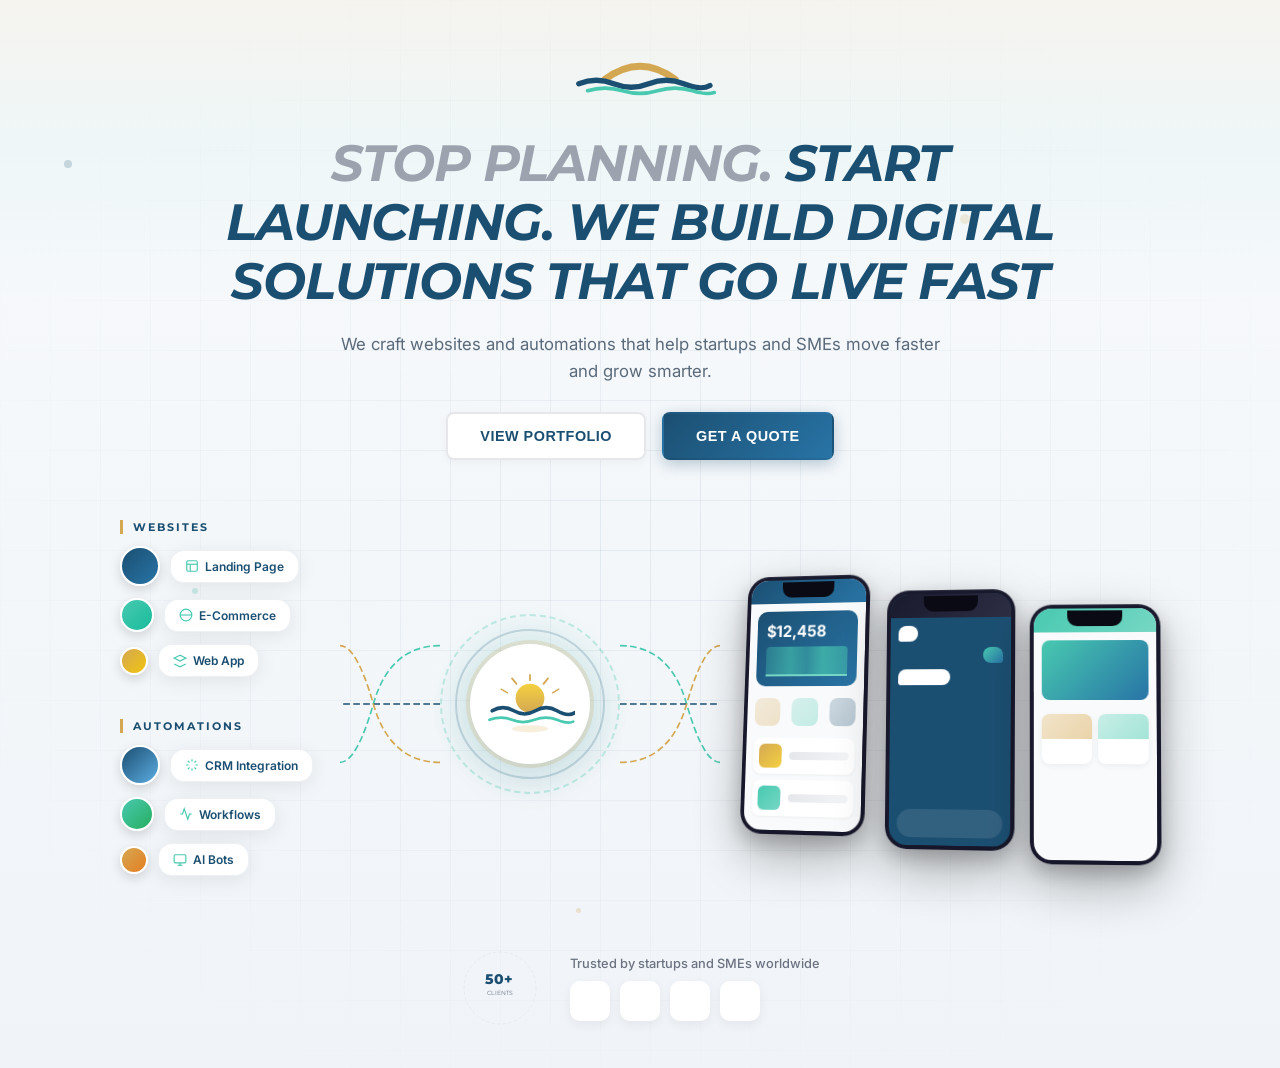
==== commit 88085c02: "fix: Improve layout alignment and replace factory with circular hub - Updated pipeline section to us" ====
--- a/index.html
+++ b/index.html
@@ -3,25 +3,20 @@
 <head>
     <meta charset="UTF-8">
     <meta name="viewport" content="width=device-width, initial-scale=1.0">
-    <title>New Horizon Digital - We Build Apps That Go Live Fast</title>
+    <title>New Horizon Digital - We Build Digital Solutions Fast</title>
     <link rel="stylesheet" href="styles.css">
     <link href="https://fonts.googleapis.com/css2?family=Inter:wght@400;500;600;700;800;900&family=Montserrat:wght@300;400;500;600;700&display=swap" rel="stylesheet">
 </head>
 <body>
     <section class="hero">
-        <!-- Background Grid -->
         <div class="grid-background"></div>
-
-        <!-- Sunrise gradient overlay -->
         <div class="sunrise-gradient"></div>
 
         <!-- Hero Content -->
         <div class="hero-content">
             <div class="logo-header">
                 <svg class="header-logo" viewBox="0 0 200 80" fill="none">
-                    <!-- Sunrise arc -->
                     <path d="M60 45 Q100 15 140 45" stroke="#D4A853" stroke-width="8" fill="none" stroke-linecap="round"/>
-                    <!-- Waves -->
                     <path d="M30 50 Q50 42 70 50 Q90 58 110 50 Q130 42 150 50 Q170 58 180 52" stroke="#1B4F72" stroke-width="6" fill="none" stroke-linecap="round"/>
                     <path d="M40 58 Q60 52 80 58 Q100 64 120 58 Q140 52 160 58 Q175 63 185 60" stroke="#48C9B0" stroke-width="4" fill="none" stroke-linecap="round"/>
                 </svg>
@@ -39,542 +34,200 @@
             </div>
         </div>
 
-        <!-- Animated Carousel Pipeline -->
-        <div class="pipeline-container">
-            <!-- Ideas Input Side (Left) - Websites -->
-            <div class="ideas-input ideas-websites">
-                <div class="ideas-label">Websites</div>
-                <div class="idea-bubble idea-1">
-                    <div class="user-avatar">
-                        <div class="avatar-img" style="background: linear-gradient(135deg, #1B4F72, #2874A6);">
-                            <svg viewBox="0 0 36 36" fill="none">
-                                <circle cx="18" cy="12" r="7" fill="white" opacity="0.9"/>
-                                <path d="M18 22c-8 0-12 4-12 8v2h24v-2c0-4-4-8-12-8z" fill="white" opacity="0.9"/>
-                            </svg>
-                        </div>
-                        <div class="avatar-status online"></div>
-                    </div>
-                    <div class="thought-cloud">
-                        <div class="cloud-icon">
-                            <svg viewBox="0 0 24 24" fill="none" stroke="currentColor" stroke-width="2">
-                                <rect x="3" y="3" width="18" height="18" rx="2"/>
-                                <path d="M3 9h18"/>
-                                <path d="M9 21V9"/>
-                            </svg>
-                        </div>
-                        <span>Landing Page</span>
-                    </div>
-                    <div class="connector-dots">
-                        <span></span><span></span><span></span>
-                    </div>
-                </div>
-
-                <div class="idea-bubble idea-2">
-                    <div class="user-avatar small">
-                        <div class="avatar-img" style="background: linear-gradient(135deg, #48C9B0, #1ABC9C);">
-                            <svg viewBox="0 0 36 36" fill="none">
-                                <circle cx="18" cy="12" r="7" fill="white" opacity="0.9"/>
-                                <path d="M18 22c-8 0-12 4-12 8v2h24v-2c0-4-4-8-12-8z" fill="white" opacity="0.9"/>
-                            </svg>
-                        </div>
-                        <div class="avatar-status away"></div>
-                    </div>
-                    <div class="thought-cloud small">
-                        <div class="cloud-icon">
-                            <svg viewBox="0 0 24 24" fill="none" stroke="currentColor" stroke-width="2">
-                                <circle cx="12" cy="12" r="10"/>
-                                <path d="M2 12h20"/>
-                                <path d="M12 2a15.3 15.3 0 0 1 4 10 15.3 15.3 0 0 1-4 10 15.3 15.3 0 0 1-4-10 15.3 15.3 0 0 1 4-10z"/>
-                            </svg>
-                        </div>
-                        <span>E-Commerce</span>
-                    </div>
-                    <div class="connector-dots">
-                        <span></span><span></span><span></span>
-                    </div>
-                </div>
-
-                <div class="idea-bubble idea-3">
-                    <div class="user-avatar tiny">
-                        <div class="avatar-img" style="background: linear-gradient(135deg, #D4A853, #F1C40F);">
-                            <svg viewBox="0 0 36 36" fill="none">
-                                <circle cx="18" cy="12" r="7" fill="white" opacity="0.9"/>
-                                <path d="M18 22c-8 0-12 4-12 8v2h24v-2c0-4-4-8-12-8z" fill="white" opacity="0.9"/>
-                            </svg>
-                        </div>
-                        <div class="avatar-status online"></div>
-                    </div>
-                    <div class="thought-cloud tiny">
-                        <div class="cloud-icon">
-                            <svg viewBox="0 0 24 24" fill="none" stroke="currentColor" stroke-width="2">
-                                <path d="M12 2L2 7l10 5 10-5-10-5z"/>
-                                <path d="M2 17l10 5 10-5"/>
-                                <path d="M2 12l10 5 10-5"/>
-                            </svg>
-                        </div>
-                        <span>Web App</span>
-                    </div>
-                    <div class="connector-dots">
-                        <span></span><span></span><span></span>
-                    </div>
-                </div>
-            </div>
-
-            <!-- Ideas Input Side (Left) - Automations -->
-            <div class="ideas-input ideas-automations">
-                <div class="ideas-label">Automations</div>
-                <div class="idea-bubble idea-4">
-                    <div class="user-avatar">
-                        <div class="avatar-img" style="background: linear-gradient(135deg, #1B4F72, #5DADE2);">
-                            <svg viewBox="0 0 36 36" fill="none">
-                                <circle cx="18" cy="12" r="7" fill="white" opacity="0.9"/>
-                                <path d="M18 22c-8 0-12 4-12 8v2h24v-2c0-4-4-8-12-8z" fill="white" opacity="0.9"/>
-                            </svg>
-                        </div>
-                        <div class="avatar-status online"></div>
-                    </div>
-                    <div class="thought-cloud">
-                        <div class="cloud-icon">
-                            <svg viewBox="0 0 24 24" fill="none" stroke="currentColor" stroke-width="2">
-                                <path d="M14.7 6.3a1 1 0 0 0 0 1.4l1.6 1.6a1 1 0 0 0 1.4 0l3.77-3.77a6 6 0 0 1-7.94 7.94l-6.91 6.91a2.12 2.12 0 0 1-3-3l6.91-6.91a6 6 0 0 1 7.94-7.94l-3.76 3.76z"/>
-                            </svg>
-                        </div>
-                        <span>CRM Integration</span>
-                    </div>
-                    <div class="connector-dots">
-                        <span></span><span></span><span></span>
-                    </div>
-                </div>
-
-                <div class="idea-bubble idea-5">
-                    <div class="user-avatar small">
-                        <div class="avatar-img" style="background: linear-gradient(135deg, #48C9B0, #27AE60);">
-                            <svg viewBox="0 0 36 36" fill="none">
-                                <circle cx="18" cy="12" r="7" fill="white" opacity="0.9"/>
-                                <path d="M18 22c-8 0-12 4-12 8v2h24v-2c0-4-4-8-12-8z" fill="white" opacity="0.9"/>
-                            </svg>
-                        </div>
-                        <div class="avatar-status online"></div>
-                    </div>
-                    <div class="thought-cloud small">
-                        <div class="cloud-icon">
-                            <svg viewBox="0 0 24 24" fill="none" stroke="currentColor" stroke-width="2">
+        <!-- Pipeline Section -->
+        <div class="pipeline-section">
+            <!-- Left Side - Ideas Input -->
+            <div class="ideas-side">
+                <!-- Websites Column -->
+                <div class="ideas-column">
+                    <div class="ideas-label">Websites</div>
+                    <div class="idea-item">
+                        <div class="idea-avatar" style="background: linear-gradient(135deg, #1B4F72, #2874A6);"></div>
+                        <div class="idea-cloud">
+                            <svg class="idea-icon" viewBox="0 0 24 24" fill="none" stroke="currentColor" stroke-width="2">
+                                <rect x="3" y="3" width="18" height="18" rx="2"/><path d="M3 9h18"/><path d="M9 21V9"/>
+                            </svg>
+                            <span>Landing Page</span>
+                        </div>
+                    </div>
+                    <div class="idea-item">
+                        <div class="idea-avatar small" style="background: linear-gradient(135deg, #48C9B0, #1ABC9C);"></div>
+                        <div class="idea-cloud">
+                            <svg class="idea-icon" viewBox="0 0 24 24" fill="none" stroke="currentColor" stroke-width="2">
+                                <circle cx="12" cy="12" r="10"/><path d="M2 12h20"/>
+                            </svg>
+                            <span>E-Commerce</span>
+                        </div>
+                    </div>
+                    <div class="idea-item">
+                        <div class="idea-avatar tiny" style="background: linear-gradient(135deg, #D4A853, #F1C40F);"></div>
+                        <div class="idea-cloud">
+                            <svg class="idea-icon" viewBox="0 0 24 24" fill="none" stroke="currentColor" stroke-width="2">
+                                <path d="M12 2L2 7l10 5 10-5-10-5z"/><path d="M2 17l10 5 10-5"/>
+                            </svg>
+                            <span>Web App</span>
+                        </div>
+                    </div>
+                </div>
+
+                <!-- Automations Column -->
+                <div class="ideas-column">
+                    <div class="ideas-label">Automations</div>
+                    <div class="idea-item">
+                        <div class="idea-avatar" style="background: linear-gradient(135deg, #1B4F72, #5DADE2);"></div>
+                        <div class="idea-cloud">
+                            <svg class="idea-icon" viewBox="0 0 24 24" fill="none" stroke="currentColor" stroke-width="2">
+                                <path d="M12 2v4m0 12v4M4.93 4.93l2.83 2.83m8.48 8.48l2.83 2.83M2 12h4m12 0h4M4.93 19.07l2.83-2.83m8.48-8.48l2.83-2.83"/>
+                            </svg>
+                            <span>CRM Integration</span>
+                        </div>
+                    </div>
+                    <div class="idea-item">
+                        <div class="idea-avatar small" style="background: linear-gradient(135deg, #48C9B0, #27AE60);"></div>
+                        <div class="idea-cloud">
+                            <svg class="idea-icon" viewBox="0 0 24 24" fill="none" stroke="currentColor" stroke-width="2">
                                 <path d="M22 12h-4l-3 9L9 3l-3 9H2"/>
                             </svg>
-                        </div>
-                        <span>Workflows</span>
-                    </div>
-                    <div class="connector-dots">
-                        <span></span><span></span><span></span>
-                    </div>
-                </div>
-
-                <div class="idea-bubble idea-6">
-                    <div class="user-avatar tiny">
-                        <div class="avatar-img" style="background: linear-gradient(135deg, #D4A853, #E67E22);">
-                            <svg viewBox="0 0 36 36" fill="none">
-                                <circle cx="18" cy="12" r="7" fill="white" opacity="0.9"/>
-                                <path d="M18 22c-8 0-12 4-12 8v2h24v-2c0-4-4-8-12-8z" fill="white" opacity="0.9"/>
-                            </svg>
-                        </div>
-                        <div class="avatar-status away"></div>
-                    </div>
-                    <div class="thought-cloud tiny">
-                        <div class="cloud-icon">
-                            <svg viewBox="0 0 24 24" fill="none" stroke="currentColor" stroke-width="2">
-                                <rect x="2" y="3" width="20" height="14" rx="2"/>
-                                <path d="M8 21h8"/>
-                                <path d="M12 17v4"/>
-                            </svg>
-                        </div>
-                        <span>AI Bots</span>
-                    </div>
-                    <div class="connector-dots">
-                        <span></span><span></span><span></span>
-                    </div>
-                </div>
-            </div>
-
-            <!-- Conveyor Belt with Tech Icons -->
-            <div class="conveyor-belt">
-                <svg class="conveyor-path" viewBox="0 0 600 200" preserveAspectRatio="none">
-                    <defs>
-                        <linearGradient id="beltGradient" x1="0%" y1="0%" x2="100%" y2="0%">
-                            <stop offset="0%" style="stop-color:#48C9B0;stop-opacity:0.3" />
-                            <stop offset="50%" style="stop-color:#1B4F72;stop-opacity:0.6" />
-                            <stop offset="100%" style="stop-color:#D4A853;stop-opacity:0.3" />
-                        </linearGradient>
-                    </defs>
-                    <path class="belt-line" d="M0,150 Q150,150 200,100 T400,100 T600,50" fill="none" stroke="url(#beltGradient)" stroke-width="3" stroke-dasharray="12,8"/>
-                    <path class="belt-line-glow" d="M0,150 Q150,150 200,100 T400,100 T600,50" fill="none" stroke="#1B4F72" stroke-width="1" stroke-dasharray="12,8" opacity="0.3"/>
-                </svg>
-
-                <!-- Animated tech icons on the belt -->
-                <div class="tech-icons">
-                    <div class="tech-icon icon-1">
-                        <img src="https://cdn.jsdelivr.net/gh/devicons/devicon/icons/amazonwebservices/amazonwebservices-plain-wordmark.svg" alt="AWS">
-                        <div class="icon-glow"></div>
-                    </div>
-                    <div class="tech-icon icon-2">
-                        <img src="https://cdn.jsdelivr.net/gh/devicons/devicon/icons/firebase/firebase-plain.svg" alt="Firebase">
-                        <div class="icon-glow"></div>
-                    </div>
-                    <div class="tech-icon icon-3">
-                        <img src="https://cdn.jsdelivr.net/gh/devicons/devicon/icons/flutter/flutter-original.svg" alt="Flutter">
-                        <div class="icon-glow"></div>
-                    </div>
-                    <div class="tech-icon icon-4">
-                        <img src="https://cdn.jsdelivr.net/gh/devicons/devicon/icons/react/react-original.svg" alt="React">
-                        <div class="icon-glow"></div>
-                    </div>
-                    <div class="tech-icon icon-5">
-                        <img src="https://cdn.jsdelivr.net/gh/devicons/devicon/icons/nodejs/nodejs-original.svg" alt="Node.js">
-                        <div class="icon-glow"></div>
-                    </div>
-                    <div class="tech-icon icon-6">
-                        <img src="https://cdn.jsdelivr.net/gh/devicons/devicon/icons/typescript/typescript-original.svg" alt="TypeScript">
-                        <div class="icon-glow"></div>
-                    </div>
-                </div>
-            </div>
-
-            <!-- Central Factory Building -->
-            <div class="factory-container">
-                <div class="factory-building">
-                    <!-- Factory Base -->
-                    <div class="factory-base">
-                        <div class="factory-wall front">
-                            <div class="factory-door"></div>
-                            <div class="factory-window"></div>
-                            <div class="factory-window"></div>
-                        </div>
-                        <div class="factory-wall side"></div>
-                        <div class="factory-roof"></div>
-                    </div>
-                    <!-- Chimney with smoke -->
-                    <div class="factory-chimney">
-                        <div class="chimney-stack"></div>
-                        <div class="smoke-container">
-                            <div class="smoke smoke-1"></div>
-                            <div class="smoke smoke-2"></div>
-                            <div class="smoke smoke-3"></div>
-                        </div>
-                    </div>
-                    <!-- Conveyor entrance -->
-                    <div class="factory-conveyor-in"></div>
-                    <div class="factory-conveyor-out"></div>
-                    <!-- Gears -->
-                    <div class="factory-gears">
-                        <div class="gear gear-1"></div>
-                        <div class="gear gear-2"></div>
-                    </div>
-                </div>
-
-                <!-- Horizon Sunrise Mascot -->
-                <div class="mascot">
-                    <svg viewBox="0 0 140 100" class="horizon-mascot">
-                        <!-- Sun rays (animated) -->
-                        <g class="sun-rays">
-                            <line x1="70" y1="15" x2="70" y2="5" stroke="#D4A853" stroke-width="3" stroke-linecap="round"/>
-                            <line x1="90" y1="20" x2="97" y2="12" stroke="#D4A853" stroke-width="3" stroke-linecap="round"/>
-                            <line x1="50" y1="20" x2="43" y2="12" stroke="#D4A853" stroke-width="3" stroke-linecap="round"/>
-                            <line x1="100" y1="35" x2="110" y2="32" stroke="#D4A853" stroke-width="2" stroke-linecap="round"/>
-                            <line x1="40" y1="35" x2="30" y2="32" stroke="#D4A853" stroke-width="2" stroke-linecap="round"/>
-                        </g>
-                        <!-- Sun/sunrise arc -->
-                        <defs>
-                            <linearGradient id="sunGradient" x1="0%" y1="100%" x2="0%" y2="0%">
-                                <stop offset="0%" style="stop-color:#D4A853"/>
-                                <stop offset="100%" style="stop-color:#F4D03F"/>
-                            </linearGradient>
-                            <linearGradient id="waveGradient1" x1="0%" y1="0%" x2="100%" y2="0%">
-                                <stop offset="0%" style="stop-color:#1B4F72"/>
-                                <stop offset="100%" style="stop-color:#2874A6"/>
-                            </linearGradient>
-                            <linearGradient id="waveGradient2" x1="0%" y1="0%" x2="100%" y2="0%">
-                                <stop offset="0%" style="stop-color:#48C9B0"/>
-                                <stop offset="100%" style="stop-color:#76D7C4"/>
-                            </linearGradient>
-                        </defs>
-                        <!-- Rising sun -->
-                        <circle cx="70" cy="45" r="25" fill="url(#sunGradient)" class="sun-circle"/>
-                        <!-- Horizon line / waves -->
-                        <path d="M10,55 Q30,45 50,55 Q70,65 90,55 Q110,45 130,55" stroke="url(#waveGradient1)" stroke-width="8" fill="none" stroke-linecap="round" class="wave-1"/>
-                        <path d="M5,65 Q25,58 45,65 Q65,72 85,65 Q105,58 125,65 Q135,70 140,68" stroke="url(#waveGradient2)" stroke-width="5" fill="none" stroke-linecap="round" class="wave-2"/>
-                        <!-- Reflection shimmer -->
-                        <ellipse cx="70" cy="75" rx="30" ry="8" fill="#D4A853" opacity="0.2" class="sun-reflection"/>
-                    </svg>
-                </div>
-
-                <div class="processing-glow"></div>
-                <div class="processing-rings">
-                    <div class="ring ring-1"></div>
-                    <div class="ring ring-2"></div>
-                    <div class="ring ring-3"></div>
-                </div>
-            </div>
-
-            <!-- Apps Output Side (Right) - Detailed Phone Screens -->
-            <div class="apps-output">
-                <div class="phone-stack">
-                    <!-- Phone 1: Finance/Banking App -->
-                    <div class="phone phone-1">
-                        <div class="phone-notch"></div>
-                        <div class="phone-screen">
-                            <div class="screen-status-bar">
-                                <span class="time">9:41</span>
-                                <div class="status-icons">
-                                    <svg viewBox="0 0 24 24" width="14" height="14" fill="currentColor"><path d="M12 21c4.97 0 9-4.03 9-9s-4.03-9-9-9-9 4.03-9 9 4.03 9 9 9z" opacity="0.3"/><path d="M12 3c-4.97 0-9 4.03-9 9h2c0-3.87 3.13-7 7-7V3z"/></svg>
-                                    <svg viewBox="0 0 24 24" width="14" height="14" fill="currentColor"><path d="M1 9l2 2c4.97-4.97 13.03-4.97 18 0l2-2C16.93 2.93 7.08 2.93 1 9zm8 8l3 3 3-3c-1.65-1.66-4.34-1.66-6 0zm-4-4l2 2c2.76-2.76 7.24-2.76 10 0l2-2C15.14 9.14 8.87 9.14 5 13z"/></svg>
-                                    <svg viewBox="0 0 24 24" width="18" height="14" fill="currentColor"><rect x="2" y="7" width="18" height="10" rx="2" opacity="0.3"/><rect x="20" y="10" width="2" height="4" rx="1"/></svg>
-                                </div>
-                            </div>
-                            <div class="app-finance">
-                                <div class="finance-header">
-                                    <div class="finance-greeting">
-                                        <span class="greeting-text">Good morning</span>
-                                        <span class="user-name">Sarah</span>
-                                    </div>
-                                    <div class="finance-avatar">
-                                        <div class="avatar-circle"></div>
-                                    </div>
-                                </div>
-                                <div class="finance-card">
-                                    <div class="card-balance">
-                                        <span class="balance-label">Total Balance</span>
-                                        <span class="balance-amount">$12,458.20</span>
-                                    </div>
-                                    <div class="card-chart">
-                                        <svg viewBox="0 0 100 40" class="mini-chart">
-                                            <polyline points="0,35 15,28 30,32 45,20 60,25 75,15 90,18 100,10" fill="none" stroke="#4ade80" stroke-width="2"/>
-                                            <linearGradient id="chartGrad" x1="0%" y1="0%" x2="0%" y2="100%">
-                                                <stop offset="0%" style="stop-color:#4ade80;stop-opacity:0.3"/>
-                                                <stop offset="100%" style="stop-color:#4ade80;stop-opacity:0"/>
-                                            </linearGradient>
-                                            <polygon points="0,35 15,28 30,32 45,20 60,25 75,15 90,18 100,10 100,40 0,40" fill="url(#chartGrad)"/>
-                                        </svg>
-                                    </div>
-                                    <div class="card-trend">
-                                        <span class="trend-up">+12.5%</span>
-                                        <span class="trend-period">vs last month</span>
-                                    </div>
-                                </div>
-                                <div class="finance-actions">
-                                    <div class="action-btn">
-                                        <div class="action-icon send"></div>
-                                        <span>Send</span>
-                                    </div>
-                                    <div class="action-btn">
-                                        <div class="action-icon receive"></div>
-                                        <span>Receive</span>
-                                    </div>
-                                    <div class="action-btn">
-                                        <div class="action-icon pay"></div>
-                                        <span>Pay</span>
-                                    </div>
-                                </div>
-                                <div class="finance-transactions">
-                                    <div class="transaction-item">
-                                        <div class="transaction-icon shopping"></div>
-                                        <div class="transaction-details">
-                                            <span class="transaction-name">Shopping</span>
-                                            <span class="transaction-date">Today, 2:30 PM</span>
-                                        </div>
-                                        <span class="transaction-amount negative">-$85.00</span>
-                                    </div>
-                                    <div class="transaction-item">
-                                        <div class="transaction-icon income"></div>
-                                        <div class="transaction-details">
-                                            <span class="transaction-name">Salary</span>
-                                            <span class="transaction-date">Mar 1, 9:00 AM</span>
-                                        </div>
-                                        <span class="transaction-amount positive">+$4,500</span>
-                                    </div>
-                                </div>
-                            </div>
-                        </div>
-                        <div class="phone-home-indicator"></div>
-                    </div>
-
-                    <!-- Phone 2: Social/Chat App -->
-                    <div class="phone phone-2">
-                        <div class="phone-notch"></div>
-                        <div class="phone-screen">
-                            <div class="screen-status-bar dark">
-                                <span class="time">9:41</span>
-                                <div class="status-icons">
-                                    <svg viewBox="0 0 24 24" width="14" height="14" fill="currentColor"><path d="M12 21c4.97 0 9-4.03 9-9s-4.03-9-9-9-9 4.03-9 9 4.03 9 9 9z" opacity="0.3"/></svg>
-                                    <svg viewBox="0 0 24 24" width="14" height="14" fill="currentColor"><path d="M1 9l2 2c4.97-4.97 13.03-4.97 18 0l2-2C16.93 2.93 7.08 2.93 1 9z"/></svg>
-                                    <svg viewBox="0 0 24 24" width="18" height="14" fill="currentColor"><rect x="2" y="7" width="18" height="10" rx="2"/></svg>
-                                </div>
-                            </div>
-                            <div class="app-social">
-                                <div class="social-header">
-                                    <div class="back-btn">
-                                        <svg viewBox="0 0 24 24" width="20" height="20" fill="none" stroke="white" stroke-width="2"><path d="M15 18l-6-6 6-6"/></svg>
-                                    </div>
-                                    <div class="chat-user">
-                                        <div class="chat-avatar"></div>
-                                        <div class="chat-info">
-                                            <span class="chat-name">Design Team</span>
-                                            <span class="chat-status">5 members online</span>
-                                        </div>
-                                    </div>
-                                    <div class="more-btn">
-                                        <svg viewBox="0 0 24 24" width="20" height="20" fill="white"><circle cx="12" cy="5" r="2"/><circle cx="12" cy="12" r="2"/><circle cx="12" cy="19" r="2"/></svg>
-                                    </div>
-                                </div>
-                                <div class="chat-messages">
-                                    <div class="message received">
-                                        <div class="message-avatar"></div>
-                                        <div class="message-content">
-                                            <div class="message-bubble">Hey! The new designs are ready for review</div>
-                                            <span class="message-time">9:32 AM</span>
-                                        </div>
-                                    </div>
-                                    <div class="message sent">
-                                        <div class="message-content">
-                                            <div class="message-bubble">Great! I'll check them now</div>
-                                            <span class="message-time">9:35 AM</span>
-                                        </div>
-                                    </div>
-                                    <div class="message received">
-                                        <div class="message-avatar"></div>
-                                        <div class="message-content">
-                                            <div class="message-bubble file">
-                                                <div class="file-icon"></div>
-                                                <div class="file-info">
-                                                    <span class="file-name">UI_Kit_v2.fig</span>
-                                                    <span class="file-size">2.4 MB</span>
-                                                </div>
-                                            </div>
-                                            <span class="message-time">9:36 AM</span>
-                                        </div>
-                                    </div>
-                                </div>
-                                <div class="chat-input">
-                                    <div class="input-field">Type a message...</div>
-                                    <div class="send-btn"></div>
-                                </div>
-                            </div>
-                        </div>
-                        <div class="phone-home-indicator dark"></div>
-                    </div>
-
-                    <!-- Phone 3: E-commerce/Travel App -->
-                    <div class="phone phone-3">
-                        <div class="phone-notch"></div>
-                        <div class="phone-screen">
-                            <div class="screen-status-bar">
-                                <span class="time">9:41</span>
-                                <div class="status-icons">
-                                    <svg viewBox="0 0 24 24" width="14" height="14" fill="currentColor"><path d="M12 21c4.97 0 9-4.03 9-9s-4.03-9-9-9-9 4.03-9 9 4.03 9 9 9z" opacity="0.3"/></svg>
-                                    <svg viewBox="0 0 24 24" width="14" height="14" fill="currentColor"><path d="M1 9l2 2c4.97-4.97 13.03-4.97 18 0l2-2C16.93 2.93 7.08 2.93 1 9z"/></svg>
-                                    <svg viewBox="0 0 24 24" width="18" height="14" fill="currentColor"><rect x="2" y="7" width="18" height="10" rx="2"/></svg>
-                                </div>
-                            </div>
-                            <div class="app-travel">
-                                <div class="travel-hero">
-                                    <div class="hero-image"></div>
-                                    <div class="hero-overlay">
-                                        <span class="hero-label">Featured</span>
-                                        <span class="hero-title">Bali, Indonesia</span>
-                                        <div class="hero-rating">
-                                            <span class="stars">★★★★★</span>
-                                            <span class="rating-count">4.9 (2.3k)</span>
-                                        </div>
-                                    </div>
-                                </div>
-                                <div class="travel-search">
-                                    <div class="search-icon"></div>
-                                    <span>Search destinations...</span>
-                                </div>
-                                <div class="travel-categories">
-                                    <div class="category active">
-                                        <div class="category-icon flights"></div>
-                                        <span>Flights</span>
-                                    </div>
-                                    <div class="category">
-                                        <div class="category-icon hotels"></div>
-                                        <span>Hotels</span>
-                                    </div>
-                                    <div class="category">
-                                        <div class="category-icon cars"></div>
-                                        <span>Cars</span>
-                                    </div>
-                                </div>
-                                <div class="travel-deals">
-                                    <span class="deals-title">Hot Deals</span>
-                                    <div class="deal-cards">
-                                        <div class="deal-card">
-                                            <div class="deal-image"></div>
-                                            <div class="deal-info">
-                                                <span class="deal-place">Tokyo</span>
-                                                <span class="deal-price">$599</span>
-                                            </div>
-                                        </div>
-                                        <div class="deal-card">
-                                            <div class="deal-image paris"></div>
-                                            <div class="deal-info">
-                                                <span class="deal-place">Paris</span>
-                                                <span class="deal-price">$449</span>
-                                            </div>
-                                        </div>
-                                    </div>
-                                </div>
-                            </div>
-                        </div>
-                        <div class="phone-home-indicator"></div>
-                    </div>
-                </div>
-            </div>
-
-            <!-- Trust Badges - Enhanced -->
-            <div class="trust-section">
-                <div class="trust-badge">
-                    <svg class="badge-svg" viewBox="0 0 120 120">
-                        <defs>
-                            <path id="circlePath" d="M60,60 m-45,0 a45,45 0 1,1 90,0 a45,45 0 1,1 -90,0"/>
-                        </defs>
-                        <circle cx="60" cy="60" r="50" fill="none" stroke="#e5e7eb" stroke-width="1" stroke-dasharray="4,4"/>
-                        <text class="badge-text">
-                            <textPath href="#circlePath" startOffset="0%">
-                                ★ COMPANIES WHO TRUSTED US ★ COMPANIES WHO TRUSTED US
-                            </textPath>
-                        </text>
-                    </svg>
-                    <div class="badge-center">
-                        <span class="badge-number">50+</span>
-                        <span class="badge-label">Clients</span>
-                    </div>
-                </div>
-                <div class="trust-logos">
-                    <div class="trust-logo">
-                        <svg viewBox="0 0 40 40" fill="none">
-                            <circle cx="20" cy="20" r="16" stroke="#1B4F72" stroke-width="2"/>
-                            <path d="M14 20l4 4 8-8" stroke="#1B4F72" stroke-width="2" stroke-linecap="round" stroke-linejoin="round"/>
+                            <span>Workflows</span>
+                        </div>
+                    </div>
+                    <div class="idea-item">
+                        <div class="idea-avatar tiny" style="background: linear-gradient(135deg, #D4A853, #E67E22);"></div>
+                        <div class="idea-cloud">
+                            <svg class="idea-icon" viewBox="0 0 24 24" fill="none" stroke="currentColor" stroke-width="2">
+                                <rect x="2" y="3" width="20" height="14" rx="2"/><path d="M8 21h8"/><path d="M12 17v4"/>
+                            </svg>
+                            <span>AI Bots</span>
+                        </div>
+                    </div>
+                </div>
+            </div>
+
+            <!-- Center - Processing Hub -->
+            <div class="center-hub">
+                <!-- Animated Flow Lines Left -->
+                <svg class="flow-lines flow-left" viewBox="0 0 120 200">
+                    <path d="M120 30 Q60 30 40 100 Q20 170 0 170" stroke="#48C9B0" stroke-width="2" fill="none" stroke-dasharray="8 4" class="flow-path"/>
+                    <path d="M120 100 Q80 100 40 100 Q0 100 0 100" stroke="#1B4F72" stroke-width="2" fill="none" stroke-dasharray="8 4" class="flow-path"/>
+                    <path d="M120 170 Q60 170 40 100 Q20 30 0 30" stroke="#D4A853" stroke-width="2" fill="none" stroke-dasharray="8 4" class="flow-path"/>
+                </svg>
+
+                <!-- Main Hub -->
+                <div class="hub-container">
+                    <div class="hub-outer-ring"></div>
+                    <div class="hub-middle-ring"></div>
+                    <div class="hub-inner">
+                        <!-- Sunrise Logo Animation -->
+                        <svg class="hub-logo" viewBox="0 0 100 70">
+                            <defs>
+                                <linearGradient id="sunGrad" x1="0%" y1="100%" x2="0%" y2="0%">
+                                    <stop offset="0%" stop-color="#D4A853"/>
+                                    <stop offset="100%" stop-color="#F4D03F"/>
+                                </linearGradient>
+                            </defs>
+                            <!-- Sun rays -->
+                            <g class="sun-rays">
+                                <line x1="50" y1="8" x2="50" y2="2" stroke="#D4A853" stroke-width="2" stroke-linecap="round"/>
+                                <line x1="65" y1="12" x2="70" y2="6" stroke="#D4A853" stroke-width="2" stroke-linecap="round"/>
+                                <line x1="35" y1="12" x2="30" y2="6" stroke="#D4A853" stroke-width="2" stroke-linecap="round"/>
+                                <line x1="75" y1="22" x2="82" y2="18" stroke="#D4A853" stroke-width="1.5" stroke-linecap="round"/>
+                                <line x1="25" y1="22" x2="18" y2="18" stroke="#D4A853" stroke-width="1.5" stroke-linecap="round"/>
+                            </g>
+                            <!-- Sun -->
+                            <circle cx="50" cy="28" r="16" fill="url(#sunGrad)" class="sun-orb"/>
+                            <!-- Waves -->
+                            <path d="M8 42 Q20 35 32 42 Q44 49 56 42 Q68 35 80 42 Q92 49 100 44" stroke="#1B4F72" stroke-width="4" fill="none" stroke-linecap="round" class="wave wave-1"/>
+                            <path d="M5 52 Q18 47 30 52 Q42 57 55 52 Q68 47 80 52 Q92 57 98 54" stroke="#48C9B0" stroke-width="3" fill="none" stroke-linecap="round" class="wave wave-2"/>
+                            <!-- Reflection -->
+                            <ellipse cx="50" cy="62" rx="20" ry="4" fill="#D4A853" opacity="0.2" class="reflection"/>
                         </svg>
                     </div>
-                    <div class="trust-logo">
-                        <svg viewBox="0 0 40 40" fill="none">
-                            <rect x="8" y="8" width="24" height="24" rx="4" stroke="#48C9B0" stroke-width="2"/>
-                            <circle cx="20" cy="20" r="6" stroke="#48C9B0" stroke-width="2"/>
-                        </svg>
-                    </div>
-                    <div class="trust-logo">
-                        <svg viewBox="0 0 40 40" fill="none">
-                            <path d="M20 6l4 8h8l-6 6 2 8-8-4-8 4 2-8-6-6h8l4-8z" stroke="#D4A853" stroke-width="2" stroke-linejoin="round"/>
-                        </svg>
-                    </div>
-                </div>
-            </div>
-        </div>
-
-        <!-- Floating particles for ambiance -->
+                    <div class="hub-glow"></div>
+                </div>
+
+                <!-- Animated Flow Lines Right -->
+                <svg class="flow-lines flow-right" viewBox="0 0 120 200">
+                    <path d="M0 30 Q60 30 80 100 Q100 170 120 170" stroke="#48C9B0" stroke-width="2" fill="none" stroke-dasharray="8 4" class="flow-path"/>
+                    <path d="M0 100 Q40 100 80 100 Q120 100 120 100" stroke="#1B4F72" stroke-width="2" fill="none" stroke-dasharray="8 4" class="flow-path"/>
+                    <path d="M0 170 Q60 170 80 100 Q100 30 120 30" stroke="#D4A853" stroke-width="2" fill="none" stroke-dasharray="8 4" class="flow-path"/>
+                </svg>
+            </div>
+
+            <!-- Right Side - Output Apps -->
+            <div class="apps-side">
+                <div class="phone phone-1">
+                    <div class="phone-notch"></div>
+                    <div class="phone-screen">
+                        <div class="app-header blue"></div>
+                        <div class="app-body">
+                            <div class="app-card">
+                                <div class="card-amount">$12,458</div>
+                                <div class="card-chart"></div>
+                            </div>
+                            <div class="app-actions">
+                                <div class="action-dot"></div>
+                                <div class="action-dot"></div>
+                                <div class="action-dot"></div>
+                            </div>
+                            <div class="app-list">
+                                <div class="list-item"><div class="item-icon gold"></div><div class="item-lines"></div></div>
+                                <div class="list-item"><div class="item-icon teal"></div><div class="item-lines"></div></div>
+                            </div>
+                        </div>
+                    </div>
+                </div>
+                <div class="phone phone-2">
+                    <div class="phone-notch"></div>
+                    <div class="phone-screen dark">
+                        <div class="app-header dark"></div>
+                        <div class="app-body">
+                            <div class="chat-bubble received"></div>
+                            <div class="chat-bubble sent"></div>
+                            <div class="chat-bubble received short"></div>
+                            <div class="chat-input"></div>
+                        </div>
+                    </div>
+                </div>
+                <div class="phone phone-3">
+                    <div class="phone-notch"></div>
+                    <div class="phone-screen">
+                        <div class="app-header teal"></div>
+                        <div class="app-body">
+                            <div class="travel-hero-img"></div>
+                            <div class="travel-cards">
+                                <div class="travel-card"></div>
+                                <div class="travel-card"></div>
+                            </div>
+                        </div>
+                    </div>
+                </div>
+            </div>
+        </div>
+
+        <!-- Trust Section -->
+        <div class="trust-row">
+            <div class="trust-badge-container">
+                <svg class="trust-circle" viewBox="0 0 100 100">
+                    <circle cx="50" cy="50" r="45" fill="none" stroke="#e5e7eb" stroke-width="1" stroke-dasharray="4 3"/>
+                    <text class="trust-text" x="50" y="50" text-anchor="middle">
+                        <tspan x="50" dy="-5" font-size="18" font-weight="800" fill="#1B4F72">50+</tspan>
+                        <tspan x="50" dy="14" font-size="7" fill="#6b7280">CLIENTS</tspan>
+                    </text>
+                </svg>
+            </div>
+            <div class="trust-companies">
+                <span>Trusted by startups and SMEs worldwide</span>
+                <div class="trust-logos-row">
+                    <div class="trust-logo-item"></div>
+                    <div class="trust-logo-item"></div>
+                    <div class="trust-logo-item"></div>
+                    <div class="trust-logo-item"></div>
+                </div>
+            </div>
+        </div>
+
+        <!-- Particles -->
         <div class="particles">
-            <div class="particle"></div>
-            <div class="particle"></div>
-            <div class="particle"></div>
             <div class="particle"></div>
             <div class="particle"></div>
             <div class="particle"></div>
--- a/styles.css
+++ b/styles.css
@@ -83,7 +83,7 @@
     text-align: center;
     max-width: 900px;
     z-index: 10;
-    margin-bottom: 30px;
+    margin-bottom: 40px;
 }
 
 .hero-title {
@@ -158,102 +158,80 @@
     box-shadow: 0 8px 25px rgba(72, 201, 176, 0.4);
 }
 
-/* Pipeline Container */
-.pipeline-container {
-    position: relative;
+/* ========================================
+   PIPELINE SECTION - Main Layout
+   ======================================== */
+.pipeline-section {
+    display: flex;
+    align-items: center;
+    justify-content: center;
+    gap: 20px;
     width: 100%;
-    max-width: 1400px;
-    height: 580px;
-    margin-top: 10px;
+    max-width: 1200px;
+    padding: 20px;
+    z-index: 10;
 }
 
 /* ========================================
-   IDEAS INPUT SECTIONS - Websites & Automations
+   IDEAS SIDE - Left Column
    ======================================== */
-.ideas-input {
-    position: absolute;
-    left: 0;
+.ideas-side {
+    display: flex;
+    flex-direction: column;
+    gap: 30px;
     width: 200px;
-}
-
-.ideas-websites {
-    top: 5%;
-}
-
-.ideas-automations {
-    top: 50%;
+    flex-shrink: 0;
+}
+
+.ideas-column {
+    display: flex;
+    flex-direction: column;
 }
 
 .ideas-label {
     font-family: 'Montserrat', sans-serif;
-    font-size: 0.75rem;
+    font-size: 0.7rem;
     font-weight: 700;
     text-transform: uppercase;
     letter-spacing: 2px;
     color: var(--nh-blue-dark);
-    margin-bottom: 15px;
+    margin-bottom: 12px;
     padding-left: 10px;
     border-left: 3px solid var(--nh-gold);
 }
 
-.idea-bubble {
-    position: relative;
+.idea-item {
     display: flex;
     align-items: center;
     gap: 10px;
-    margin-bottom: 18px;
+    margin-bottom: 12px;
     animation: floatIn 4s ease-in-out infinite;
 }
 
-.idea-1 { animation-delay: 0s; }
-.idea-2 { animation-delay: 0.8s; }
-.idea-3 { animation-delay: 1.6s; }
-.idea-4 { animation-delay: 0.4s; }
-.idea-5 { animation-delay: 1.2s; }
-.idea-6 { animation-delay: 2s; }
-
-/* Enhanced User Avatar */
-.user-avatar {
-    position: relative;
-    width: 48px;
-    height: 48px;
+.idea-item:nth-child(2) { animation-delay: 0s; }
+.idea-item:nth-child(3) { animation-delay: 0.5s; }
+.idea-item:nth-child(4) { animation-delay: 1s; }
+
+.idea-avatar {
+    width: 40px;
+    height: 40px;
+    border-radius: 50%;
     flex-shrink: 0;
-}
-
-.user-avatar.small { width: 42px; height: 42px; }
-.user-avatar.tiny { width: 36px; height: 36px; }
-
-.avatar-img {
-    width: 100%;
-    height: 100%;
-    border-radius: 50%;
-    display: flex;
-    align-items: center;
-    justify-content: center;
-    box-shadow: 0 4px 15px rgba(0,0,0,0.15);
-    border: 3px solid white;
-}
-
-.avatar-img svg {
-    width: 55%;
-    height: 55%;
-}
-
-.avatar-status {
-    position: absolute;
-    bottom: 1px;
-    right: 1px;
-    width: 12px;
-    height: 12px;
-    border-radius: 50%;
+    box-shadow: 0 4px 12px rgba(0,0,0,0.15);
     border: 2px solid white;
 }
 
-.avatar-status.online { background: var(--nh-teal); }
-.avatar-status.away { background: var(--nh-gold); }
-
-/* Enhanced Thought Cloud */
-.thought-cloud {
+.idea-avatar.small {
+    width: 34px;
+    height: 34px;
+}
+
+.idea-avatar.tiny {
+    width: 28px;
+    height: 28px;
+}
+
+.idea-cloud {
     background: white;
     padding: 8px 14px;
     border-radius: 14px;
@@ -263,49 +241,15 @@
     gap: 6px;
     font-weight: 600;
     color: var(--nh-blue-dark);
-    font-size: 0.8rem;
+    font-size: 0.75rem;
     border: 1px solid rgba(27, 79, 114, 0.08);
 }
 
-.thought-cloud.small { padding: 6px 10px; font-size: 0.75rem; }
-.thought-cloud.tiny { padding: 5px 8px; font-size: 0.7rem; }
-
-.cloud-icon {
-    width: 16px;
-    height: 16px;
+.idea-icon {
+    width: 14px;
+    height: 14px;
     color: var(--nh-teal);
-}
-
-.cloud-icon svg {
-    width: 100%;
-    height: 100%;
-}
-
-.connector-dots {
-    position: absolute;
-    right: -35px;
-    top: 50%;
-    transform: translateY(-50%);
-    display: flex;
-    gap: 5px;
-}
-
-.connector-dots span {
-    width: 5px;
-    height: 5px;
-    background: var(--nh-teal);
-    border-radius: 50%;
-    animation: dotPulse 1.5s ease-in-out infinite;
-    opacity: 0.5;
-}
-
-.connector-dots span:nth-child(1) { animation-delay: 0s; }
-.connector-dots span:nth-child(2) { animation-delay: 0.2s; }
-.connector-dots span:nth-child(3) { animation-delay: 0.4s; }
-
-@keyframes dotPulse {
-    0%, 100% { opacity: 0.3; transform: scale(1); }
-    50% { opacity: 1; transform: scale(1.3); }
+    flex-shrink: 0;
 }
 
 @keyframes floatIn {
@@ -314,517 +258,211 @@
         opacity: 0.85;
     }
     50% {
-        transform: translateX(12px) translateY(-6px);
+        transform: translateX(8px) translateY(-4px);
         opacity: 1;
     }
 }
 
 /* ========================================
-   CONVEYOR BELT
+   CENTER HUB - Processing Circle
    ======================================== */
-.conveyor-belt {
-    position: absolute;
-    left: 180px;
-    right: 420px;
-    top: 50%;
-    transform: translateY(-50%);
-    height: 200px;
-}
-
-.conveyor-path {
-    width: 100%;
-    height: 100%;
-    position: absolute;
-}
-
-.belt-line {
-    animation: dashMove 2s linear infinite;
-}
-
-.belt-line-glow {
-    animation: dashMove 2s linear infinite;
-    filter: blur(2px);
-}
-
-@keyframes dashMove {
-    to { stroke-dashoffset: -40; }
-}
-
-/* Tech Icons on Belt */
-.tech-icons {
-    position: relative;
-    width: 100%;
-    height: 100%;
-}
-
-.tech-icon {
-    position: absolute;
-    width: 48px;
-    height: 48px;
-    background: white;
-    border-radius: 12px;
+.center-hub {
     display: flex;
     align-items: center;
     justify-content: center;
-    box-shadow: 0 4px 18px rgba(0, 0, 0, 0.1);
-    animation: moveAlongBelt 5s ease-in-out infinite;
-    border: 1px solid rgba(27, 79, 114, 0.08);
-}
-
-.tech-icon img {
-    width: 28px;
-    height: 28px;
     position: relative;
-    z-index: 1;
-}
-
-.icon-glow {
+    flex-shrink: 0;
+}
+
+.flow-lines {
+    width: 100px;
+    height: 180px;
+    flex-shrink: 0;
+}
+
+.flow-path {
+    animation: flowDash 2s linear infinite;
+}
+
+@keyframes flowDash {
+    to {
+        stroke-dashoffset: -24;
+    }
+}
+
+.hub-container {
+    position: relative;
+    width: 180px;
+    height: 180px;
+    display: flex;
+    align-items: center;
+    justify-content: center;
+}
+
+.hub-outer-ring {
     position: absolute;
-    inset: -4px;
-    background: radial-gradient(circle, rgba(72, 201, 176, 0.25) 0%, transparent 70%);
-    border-radius: 16px;
-    opacity: 0;
-    transition: opacity 0.3s;
-}
-
-.tech-icon:hover .icon-glow {
-    opacity: 1;
-}
-
-.icon-1 { animation-delay: 0s; }
-.icon-2 { animation-delay: 0.83s; }
-.icon-3 { animation-delay: 1.66s; }
-.icon-4 { animation-delay: 2.5s; }
-.icon-5 { animation-delay: 3.33s; }
-.icon-6 { animation-delay: 4.16s; }
-
-@keyframes moveAlongBelt {
-    0% { left: 0%; top: 75%; opacity: 0; transform: scale(0.6); }
-    8% { opacity: 1; transform: scale(1); }
-    50% { left: 50%; top: 50%; }
-    92% { opacity: 1; transform: scale(1); }
-    100% { left: 100%; top: 25%; opacity: 0; transform: scale(0.6); }
-}
-
-/* ========================================
-   FACTORY BUILDING
-   ======================================== */
-.factory-container {
+    width: 180px;
+    height: 180px;
+    border: 2px dashed rgba(72, 201, 176, 0.3);
+    border-radius: 50%;
+    animation: rotateRing 20s linear infinite;
+}
+
+.hub-middle-ring {
     position: absolute;
-    left: 50%;
-    top: 50%;
-    transform: translate(-50%, -50%);
-    width: 220px;
-    height: 250px;
-    z-index: 20;
-}
-
-.factory-building {
+    width: 150px;
+    height: 150px;
+    border: 2px solid rgba(27, 79, 114, 0.2);
+    border-radius: 50%;
+    animation: rotateRing 15s linear infinite reverse;
+}
+
+@keyframes rotateRing {
+    to {
+        transform: rotate(360deg);
+    }
+}
+
+.hub-inner {
+    position: relative;
+    width: 120px;
+    height: 120px;
+    background: white;
+    border-radius: 50%;
+    display: flex;
+    align-items: center;
+    justify-content: center;
+    box-shadow:
+        0 10px 40px rgba(27, 79, 114, 0.15),
+        0 0 0 4px rgba(212, 168, 83, 0.2);
+    z-index: 5;
+}
+
+.hub-logo {
+    width: 90px;
+    height: 65px;
+}
+
+/* Sun animation in hub */
+.sun-orb {
+    animation: sunPulse 3s ease-in-out infinite;
+}
+
+@keyframes sunPulse {
+    0%, 100% {
+        transform: translateY(0);
+        filter: drop-shadow(0 0 5px rgba(212, 168, 83, 0.5));
+    }
+    50% {
+        transform: translateY(-2px);
+        filter: drop-shadow(0 0 10px rgba(212, 168, 83, 0.7));
+    }
+}
+
+.sun-rays line {
+    animation: raysPulse 2s ease-in-out infinite;
+}
+
+@keyframes raysPulse {
+    0%, 100% { opacity: 0.7; }
+    50% { opacity: 1; }
+}
+
+.wave {
+    animation: waveMove 4s ease-in-out infinite;
+}
+
+.wave-2 {
+    animation: waveMove 5s ease-in-out infinite reverse;
+}
+
+@keyframes waveMove {
+    0%, 100% { transform: translateX(0); }
+    50% { transform: translateX(3px); }
+}
+
+.reflection {
+    animation: shimmer 3s ease-in-out infinite;
+}
+
+@keyframes shimmer {
+    0%, 100% { opacity: 0.15; }
+    50% { opacity: 0.3; }
+}
+
+.hub-glow {
     position: absolute;
-    bottom: 30px;
-    left: 50%;
-    transform: translateX(-50%);
-    width: 140px;
-    height: 120px;
-}
-
-.factory-base {
-    position: relative;
-    width: 100%;
-    height: 100%;
-    transform-style: preserve-3d;
-    transform: perspective(500px) rotateX(-5deg) rotateY(-15deg);
-}
-
-.factory-wall {
-    position: absolute;
-    border-radius: 4px;
-}
-
-.factory-wall.front {
-    width: 100px;
-    height: 80px;
-    background: linear-gradient(180deg, var(--nh-blue-dark), #153d55);
-    bottom: 0;
-    left: 10px;
-    border-radius: 4px 4px 0 0;
-    display: flex;
-    flex-wrap: wrap;
-    justify-content: center;
-    align-content: flex-end;
-    padding: 8px;
-    gap: 6px;
-    box-shadow: inset 0 -20px 30px rgba(0,0,0,0.3);
-}
-
-.factory-door {
-    width: 24px;
-    height: 32px;
-    background: linear-gradient(180deg, var(--nh-gold), #c49a4a);
-    border-radius: 3px 3px 0 0;
-    position: relative;
-    box-shadow: inset 0 0 10px rgba(0,0,0,0.3);
-}
-
-.factory-door::after {
-    content: '';
-    position: absolute;
-    right: 4px;
-    top: 50%;
-    width: 4px;
-    height: 4px;
-    background: var(--nh-blue-dark);
-    border-radius: 50%;
-}
-
-.factory-window {
-    width: 18px;
-    height: 18px;
-    background: linear-gradient(135deg, #87ceeb, #5fb3d4);
-    border-radius: 2px;
-    border: 2px solid #2874A6;
-    box-shadow: inset 0 0 8px rgba(255,255,255,0.5), 0 0 10px rgba(135, 206, 235, 0.3);
-    animation: windowGlow 2s ease-in-out infinite alternate;
-}
-
-@keyframes windowGlow {
-    0% { box-shadow: inset 0 0 8px rgba(255,255,255,0.5), 0 0 5px rgba(135, 206, 235, 0.3); }
-    100% { box-shadow: inset 0 0 12px rgba(255,255,255,0.8), 0 0 15px rgba(135, 206, 235, 0.5); }
-}
-
-.factory-wall.side {
-    width: 40px;
-    height: 80px;
-    background: linear-gradient(180deg, #153d55, #0d2a3d);
-    bottom: 0;
-    right: 0;
-    transform: skewY(-10deg);
-    transform-origin: bottom right;
-    border-radius: 0 4px 0 0;
-}
-
-.factory-roof {
-    position: absolute;
-    top: -15px;
-    left: 0;
-    width: 120px;
-    height: 25px;
-    background: linear-gradient(90deg, var(--nh-teal), var(--nh-teal-light));
-    clip-path: polygon(5% 100%, 0 0, 100% 0, 95% 100%);
-    box-shadow: 0 -5px 15px rgba(72, 201, 176, 0.3);
-}
-
-/* Chimney */
-.factory-chimney {
-    position: absolute;
-    top: -50px;
-    right: 25px;
-}
-
-.chimney-stack {
-    width: 20px;
-    height: 40px;
-    background: linear-gradient(90deg, #374151, #4b5563);
-    border-radius: 3px 3px 0 0;
-    position: relative;
-}
-
-.chimney-stack::before {
-    content: '';
-    position: absolute;
-    top: -5px;
-    left: -3px;
-    width: 26px;
-    height: 8px;
-    background: #4b5563;
-    border-radius: 2px;
-}
-
-.smoke-container {
-    position: absolute;
-    top: -30px;
-    left: 50%;
-    transform: translateX(-50%);
-}
-
-.smoke {
-    position: absolute;
-    width: 15px;
-    height: 15px;
-    background: rgba(200, 200, 200, 0.6);
-    border-radius: 50%;
-    animation: smokeRise 3s ease-out infinite;
-}
-
-.smoke-1 { animation-delay: 0s; left: 0; }
-.smoke-2 { animation-delay: 1s; left: 5px; }
-.smoke-3 { animation-delay: 2s; left: -5px; }
-
-@keyframes smokeRise {
-    0% {
-        transform: translateY(0) scale(0.5);
-        opacity: 0.8;
-    }
-    50% {
-        transform: translateY(-30px) scale(1);
-        opacity: 0.5;
-    }
-    100% {
-        transform: translateY(-60px) scale(1.5);
-        opacity: 0;
-    }
-}
-
-/* Factory conveyors */
-.factory-conveyor-in,
-.factory-conveyor-out {
-    position: absolute;
-    width: 40px;
-    height: 8px;
-    background: linear-gradient(90deg, #6b7280, #9ca3af);
-    border-radius: 2px;
-}
-
-.factory-conveyor-in {
-    left: -30px;
-    bottom: 20px;
-    transform: rotate(-5deg);
-}
-
-.factory-conveyor-out {
-    right: -30px;
-    bottom: 20px;
-    transform: rotate(5deg);
-}
-
-/* Factory Gears */
-.factory-gears {
-    position: absolute;
-    bottom: 60px;
-    left: -15px;
-}
-
-.gear {
-    position: absolute;
-    border-radius: 50%;
-    border: 3px solid var(--nh-gold);
-    animation: gearSpin 4s linear infinite;
-}
-
-.gear::before {
-    content: '';
-    position: absolute;
-    top: 50%;
-    left: 50%;
-    transform: translate(-50%, -50%);
-    width: 40%;
-    height: 40%;
-    background: var(--nh-gold);
-    border-radius: 50%;
-}
-
-.gear-1 {
-    width: 28px;
-    height: 28px;
-    top: 0;
-    left: 0;
-}
-
-.gear-2 {
-    width: 20px;
-    height: 20px;
-    top: 20px;
-    left: 22px;
-    animation-direction: reverse;
-    animation-duration: 3s;
-}
-
-@keyframes gearSpin {
-    to { transform: rotate(360deg); }
-}
-
-/* ========================================
-   HORIZON SUNRISE MASCOT
-   ======================================== */
-.mascot {
-    position: absolute;
-    top: -90px;
-    left: 50%;
-    transform: translateX(-50%);
-    width: 130px;
-    height: 90px;
-    z-index: 25;
-}
-
-.horizon-mascot {
-    width: 100%;
-    height: 100%;
-    filter: drop-shadow(0 10px 25px rgba(212, 168, 83, 0.35));
-}
-
-.sun-circle {
-    animation: sunPulse 3s ease-in-out infinite;
-}
-
-@keyframes sunPulse {
-    0%, 100% { transform: translateY(0); opacity: 1; }
-    50% { transform: translateY(-3px); opacity: 0.9; }
-}
-
-.sun-rays {
-    animation: raysPulse 2s ease-in-out infinite;
-    transform-origin: center;
-}
-
-@keyframes raysPulse {
-    0%, 100% { opacity: 0.8; }
-    50% { opacity: 1; }
-}
-
-.wave-1 {
-    animation: waveMove1 4s ease-in-out infinite;
-}
-
-.wave-2 {
-    animation: waveMove2 5s ease-in-out infinite;
-}
-
-@keyframes waveMove1 {
-    0%, 100% { transform: translateX(0); }
-    50% { transform: translateX(5px); }
-}
-
-@keyframes waveMove2 {
-    0%, 100% { transform: translateX(0); }
-    50% { transform: translateX(-5px); }
-}
-
-.sun-reflection {
-    animation: shimmer 3s ease-in-out infinite;
-}
-
-@keyframes shimmer {
-    0%, 100% { opacity: 0.15; transform: scaleX(1); }
-    50% { opacity: 0.3; transform: scaleX(1.1); }
-}
-
-/* Processing Effects */
-.processing-glow {
-    position: absolute;
-    top: 50%;
-    left: 50%;
-    transform: translate(-50%, -50%);
     width: 200px;
     height: 200px;
     background: radial-gradient(circle,
         rgba(212, 168, 83, 0.15) 0%,
         rgba(72, 201, 176, 0.1) 40%,
         transparent 70%);
+    border-radius: 50%;
     animation: pulse 2.5s ease-in-out infinite;
     pointer-events: none;
+    z-index: 1;
 }
 
 @keyframes pulse {
-    0%, 100% { transform: translate(-50%, -50%) scale(1); opacity: 0.5; }
-    50% { transform: translate(-50%, -50%) scale(1.1); opacity: 0.8; }
-}
-
-.processing-rings {
-    position: absolute;
-    top: 50%;
-    left: 50%;
-    transform: translate(-50%, -50%);
-    pointer-events: none;
-}
-
-.ring {
-    position: absolute;
-    border: 2px solid rgba(72, 201, 176, 0.3);
-    border-radius: 50%;
-    animation: ringExpand 3s ease-out infinite;
-}
-
-.ring-1 { width: 100px; height: 100px; top: -50px; left: -50px; animation-delay: 0s; }
-.ring-2 { width: 100px; height: 100px; top: -50px; left: -50px; animation-delay: 1s; }
-.ring-3 { width: 100px; height: 100px; top: -50px; left: -50px; animation-delay: 2s; }
-
-@keyframes ringExpand {
-    0% { transform: scale(0.8); opacity: 0.6; border-color: rgba(212, 168, 83, 0.4); }
-    100% { transform: scale(2.2); opacity: 0; border-color: rgba(72, 201, 176, 0.1); }
+    0%, 100% { transform: scale(1); opacity: 0.5; }
+    50% { transform: scale(1.1); opacity: 0.8; }
 }
 
 /* ========================================
-   APPS OUTPUT SECTION
+   APPS SIDE - Right Column (Phones)
    ======================================== */
-.apps-output {
-    position: absolute;
-    right: 0;
-    top: 50%;
-    transform: translateY(-50%);
-    width: 400px;
-    height: 450px;
-    perspective: 1200px;
-}
-
-.phone-stack {
-    position: relative;
-    width: 100%;
-    height: 100%;
-    transform-style: preserve-3d;
+.apps-side {
+    display: flex;
+    gap: 15px;
+    align-items: flex-start;
+    perspective: 1000px;
+    flex-shrink: 0;
 }
 
 .phone {
-    position: absolute;
-    width: 150px;
-    height: 300px;
+    width: 130px;
+    height: 260px;
     background: linear-gradient(145deg, #1a1a2e, #16162a);
-    border-radius: 26px;
-    padding: 5px;
+    border-radius: 22px;
+    padding: 4px;
     box-shadow:
-        0 25px 70px rgba(0, 0, 0, 0.35),
-        0 10px 25px rgba(0, 0, 0, 0.2),
+        0 20px 50px rgba(0, 0, 0, 0.3),
+        0 8px 20px rgba(0, 0, 0, 0.2),
         inset 0 1px 1px rgba(255,255,255,0.1);
     animation: phoneFloat 5s ease-in-out infinite;
+    transform-style: preserve-3d;
 }
 
 .phone-1 {
-    right: 200px;
-    top: 50px;
-    transform: rotateY(-18deg) rotateX(5deg);
+    transform: rotateY(-12deg) rotateX(5deg);
     animation-delay: 0s;
-    z-index: 3;
 }
 
 .phone-2 {
-    right: 100px;
-    top: 30px;
-    transform: rotateY(-12deg) rotateX(5deg);
-    animation-delay: 0.4s;
-    z-index: 2;
+    transform: rotateY(-8deg) rotateX(3deg) translateY(15px);
+    animation-delay: 0.3s;
 }
 
 .phone-3 {
-    right: 0;
-    top: 10px;
-    transform: rotateY(-6deg) rotateX(5deg);
-    animation-delay: 0.8s;
-    z-index: 1;
+    transform: rotateY(-4deg) rotateX(2deg) translateY(30px);
+    animation-delay: 0.6s;
 }
 
 @keyframes phoneFloat {
-    0%, 100% { transform: rotateY(-18deg) rotateX(5deg) translateY(0); }
-    50% { transform: rotateY(-18deg) rotateX(5deg) translateY(-12px); }
+    0%, 100% { transform: rotateY(-12deg) rotateX(5deg) translateY(0); }
+    50% { transform: rotateY(-12deg) rotateX(5deg) translateY(-8px); }
 }
 
 .phone-notch {
     position: absolute;
-    top: 7px;
+    top: 6px;
     left: 50%;
     transform: translateX(-50%);
-    width: 65px;
-    height: 20px;
+    width: 55px;
+    height: 16px;
     background: #0a0a14;
-    border-radius: 0 0 12px 12px;
+    border-radius: 0 0 10px 10px;
     z-index: 10;
 }
 
@@ -832,710 +470,266 @@
     width: 100%;
     height: 100%;
     background: #f9fafb;
-    border-radius: 22px;
+    border-radius: 18px;
     overflow: hidden;
     position: relative;
 }
 
-.phone-home-indicator {
-    position: absolute;
-    bottom: 5px;
-    left: 50%;
-    transform: translateX(-50%);
-    width: 36px;
-    height: 4px;
-    background: #1f2937;
-    border-radius: 2px;
-}
-
-.phone-home-indicator.dark {
-    background: rgba(255,255,255,0.3);
-}
-
-/* Screen Status Bar */
-.screen-status-bar {
-    display: flex;
-    justify-content: space-between;
-    align-items: center;
-    padding: 6px 12px 4px;
-    font-size: 10px;
-    font-weight: 600;
-    color: #1f2937;
-}
-
-.screen-status-bar.dark {
+.phone-screen.dark {
     background: var(--nh-blue-dark);
+}
+
+/* App Header */
+.app-header {
+    height: 24px;
+    background: linear-gradient(135deg, var(--nh-blue-dark), var(--nh-blue-mid));
+}
+
+.app-header.blue {
+    background: linear-gradient(135deg, var(--nh-blue-dark), var(--nh-blue-mid));
+}
+
+.app-header.dark {
+    background: linear-gradient(135deg, #1a1a2e, #2d2d44);
+}
+
+.app-header.teal {
+    background: linear-gradient(135deg, var(--nh-teal), var(--nh-teal-light));
+}
+
+/* App Body */
+.app-body {
+    padding: 8px;
+    height: calc(100% - 24px);
+    display: flex;
+    flex-direction: column;
+    gap: 6px;
+}
+
+/* Finance App Card */
+.app-card {
+    background: linear-gradient(135deg, var(--nh-blue-dark), var(--nh-blue-mid));
+    border-radius: 10px;
+    padding: 10px;
     color: white;
 }
 
-.status-icons {
-    display: flex;
-    gap: 3px;
-    align-items: center;
-}
-
-/* ========================================
-   FINANCE APP (Phone 1)
-   ======================================== */
-.app-finance {
-    padding: 6px;
-    height: calc(100% - 26px);
-    display: flex;
-    flex-direction: column;
-}
-
-.finance-header {
-    display: flex;
-    justify-content: space-between;
-    align-items: center;
-    margin-bottom: 8px;
-}
-
-.finance-greeting {
-    display: flex;
-    flex-direction: column;
-}
-
-.greeting-text {
-    font-size: 8px;
-    color: #6b7280;
-}
-
-.user-name {
-    font-size: 12px;
-    font-weight: 700;
-    color: var(--nh-blue-dark);
-}
-
-.finance-avatar .avatar-circle {
-    width: 28px;
-    height: 28px;
-    background: linear-gradient(135deg, var(--nh-blue-dark), var(--nh-teal));
-    border-radius: 50%;
-}
-
-.finance-card {
-    background: linear-gradient(135deg, var(--nh-blue-dark), #2874A6);
-    border-radius: 12px;
-    padding: 10px;
-    margin-bottom: 8px;
-    color: white;
-}
-
-.card-balance {
-    display: flex;
-    flex-direction: column;
-    margin-bottom: 6px;
-}
-
-.balance-label {
-    font-size: 7px;
-    opacity: 0.7;
-}
-
-.balance-amount {
+.card-amount {
     font-size: 16px;
     font-weight: 700;
+    margin-bottom: 6px;
 }
 
 .card-chart {
     height: 30px;
-    margin-bottom: 4px;
-}
-
-.mini-chart {
-    width: 100%;
-    height: 100%;
-}
-
-.card-trend {
-    display: flex;
-    gap: 5px;
-    align-items: center;
-}
-
-.trend-up {
-    font-size: 9px;
-    color: var(--nh-teal-light);
-    font-weight: 600;
-}
-
-.trend-period {
-    font-size: 7px;
-    opacity: 0.6;
-}
-
-.finance-actions {
-    display: flex;
-    justify-content: space-around;
-    margin-bottom: 8px;
-}
-
-.action-btn {
-    display: flex;
-    flex-direction: column;
-    align-items: center;
-    gap: 3px;
-}
-
-.action-btn span {
-    font-size: 7px;
-    color: #6b7280;
-}
-
-.action-icon {
+    background: linear-gradient(90deg,
+        rgba(72, 201, 176, 0.3) 0%,
+        rgba(72, 201, 176, 0.6) 30%,
+        rgba(72, 201, 176, 0.4) 50%,
+        rgba(72, 201, 176, 0.7) 70%,
+        rgba(72, 201, 176, 0.5) 100%);
+    border-radius: 4px;
+    position: relative;
+}
+
+.card-chart::after {
+    content: '';
+    position: absolute;
+    bottom: 0;
+    left: 0;
+    right: 0;
+    height: 2px;
+    background: var(--nh-teal-light);
+}
+
+/* App Actions */
+.app-actions {
+    display: flex;
+    justify-content: center;
+    gap: 12px;
+    padding: 6px 0;
+}
+
+.action-dot {
     width: 28px;
     height: 28px;
     background: #f3f4f6;
     border-radius: 8px;
-    position: relative;
-}
-
-.action-icon::after {
-    content: '';
-    position: absolute;
-    top: 50%;
-    left: 50%;
-    transform: translate(-50%, -50%);
-    width: 12px;
-    height: 12px;
-    border-radius: 2px;
-}
-
-.action-icon.send::after {
-    background: var(--nh-blue-dark);
-    clip-path: polygon(0 0, 100% 50%, 0 100%, 25% 50%);
-}
-
-.action-icon.receive::after {
-    background: var(--nh-teal);
-    clip-path: polygon(50% 100%, 0 0, 100% 0);
-}
-
-.action-icon.pay::after {
-    background: var(--nh-gold);
-    border-radius: 50%;
-}
-
-.finance-transactions {
+}
+
+.action-dot:nth-child(1) {
+    background: linear-gradient(135deg, rgba(212, 168, 83, 0.2), rgba(212, 168, 83, 0.3));
+}
+
+.action-dot:nth-child(2) {
+    background: linear-gradient(135deg, rgba(72, 201, 176, 0.2), rgba(72, 201, 176, 0.3));
+}
+
+.action-dot:nth-child(3) {
+    background: linear-gradient(135deg, rgba(27, 79, 114, 0.2), rgba(27, 79, 114, 0.3));
+}
+
+/* App List */
+.app-list {
     flex: 1;
     display: flex;
     flex-direction: column;
     gap: 6px;
 }
 
-.transaction-item {
+.list-item {
     display: flex;
     align-items: center;
-    gap: 6px;
+    gap: 8px;
     padding: 6px;
     background: white;
     border-radius: 8px;
     box-shadow: 0 1px 3px rgba(0,0,0,0.05);
 }
 
-.transaction-icon {
+.item-icon {
     width: 24px;
     height: 24px;
     border-radius: 6px;
 }
 
-.transaction-icon.shopping {
-    background: linear-gradient(135deg, rgba(212, 168, 83, 0.2), rgba(212, 168, 83, 0.3));
-}
-
-.transaction-icon.income {
-    background: linear-gradient(135deg, rgba(72, 201, 176, 0.2), rgba(72, 201, 176, 0.3));
-}
-
-.transaction-details {
+.item-icon.gold {
+    background: linear-gradient(135deg, var(--nh-gold), var(--nh-gold-light));
+}
+
+.item-icon.teal {
+    background: linear-gradient(135deg, var(--nh-teal), var(--nh-teal-light));
+}
+
+.item-lines {
     flex: 1;
-    display: flex;
-    flex-direction: column;
-}
-
-.transaction-name {
-    font-size: 9px;
-    font-weight: 600;
-    color: var(--nh-blue-dark);
-}
-
-.transaction-date {
-    font-size: 7px;
-    color: #9ca3af;
-}
-
-.transaction-amount {
-    font-size: 9px;
-    font-weight: 700;
-}
-
-.transaction-amount.negative { color: #ef4444; }
-.transaction-amount.positive { color: var(--nh-teal); }
+    height: 8px;
+    background: linear-gradient(90deg, #e5e7eb 0%, #f3f4f6 100%);
+    border-radius: 4px;
+}
+
+/* Chat App */
+.chat-bubble {
+    padding: 8px 10px;
+    border-radius: 10px;
+    max-width: 80%;
+    font-size: 8px;
+}
+
+.chat-bubble.received {
+    background: white;
+    align-self: flex-start;
+    border-bottom-left-radius: 3px;
+}
+
+.chat-bubble.sent {
+    background: linear-gradient(135deg, var(--nh-teal), var(--nh-blue-mid));
+    align-self: flex-end;
+    border-bottom-right-radius: 3px;
+}
+
+.chat-bubble.short {
+    width: 50%;
+}
+
+.chat-input {
+    margin-top: auto;
+    height: 28px;
+    background: rgba(255,255,255,0.1);
+    border-radius: 14px;
+}
+
+/* Travel App */
+.travel-hero-img {
+    height: 60px;
+    background: linear-gradient(135deg, var(--nh-teal), var(--nh-blue-mid));
+    border-radius: 8px;
+    margin-bottom: 8px;
+}
+
+.travel-cards {
+    display: flex;
+    gap: 6px;
+}
+
+.travel-card {
+    flex: 1;
+    height: 50px;
+    background: white;
+    border-radius: 8px;
+    box-shadow: 0 2px 6px rgba(0,0,0,0.06);
+    position: relative;
+    overflow: hidden;
+}
+
+.travel-card::before {
+    content: '';
+    position: absolute;
+    top: 0;
+    left: 0;
+    right: 0;
+    height: 25px;
+    background: linear-gradient(135deg, rgba(212, 168, 83, 0.3), rgba(212, 168, 83, 0.5));
+}
+
+.travel-card:nth-child(2)::before {
+    background: linear-gradient(135deg, rgba(72, 201, 176, 0.3), rgba(72, 201, 176, 0.5));
+}
 
 /* ========================================
-   SOCIAL/CHAT APP (Phone 2)
+   TRUST ROW - Bottom Section
    ======================================== */
-.app-social {
-    height: 100%;
-    display: flex;
-    flex-direction: column;
-    background: var(--nh-blue-dark);
-}
-
-.social-header {
-    display: flex;
-    align-items: center;
-    padding: 8px;
-    gap: 8px;
-    background: linear-gradient(135deg, #2874A6, var(--nh-blue-dark));
-}
-
-.back-btn, .more-btn {
-    width: 24px;
-    height: 24px;
+.trust-row {
     display: flex;
     align-items: center;
     justify-content: center;
-}
-
-.chat-user {
-    flex: 1;
-    display: flex;
-    align-items: center;
-    gap: 6px;
-}
-
-.chat-avatar {
-    width: 28px;
-    height: 28px;
-    background: linear-gradient(135deg, var(--nh-teal), var(--nh-gold));
-    border-radius: 50%;
-}
-
-.chat-info {
-    display: flex;
-    flex-direction: column;
-}
-
-.chat-name {
-    font-size: 10px;
-    font-weight: 600;
-    color: white;
-}
-
-.chat-status {
-    font-size: 7px;
-    color: rgba(255,255,255,0.6);
-}
-
-.chat-messages {
-    flex: 1;
-    padding: 8px;
-    display: flex;
-    flex-direction: column;
-    gap: 8px;
-    background: #f9fafb;
-    overflow: hidden;
-}
-
-.message {
-    display: flex;
-    gap: 5px;
-    max-width: 85%;
-}
-
-.message.received {
-    align-self: flex-start;
-}
-
-.message.sent {
-    align-self: flex-end;
-    flex-direction: row-reverse;
-}
-
-.message-avatar {
-    width: 18px;
-    height: 18px;
-    background: linear-gradient(135deg, #e5e7eb, #d1d5db);
-    border-radius: 50%;
-    flex-shrink: 0;
-}
-
-.message-content {
-    display: flex;
-    flex-direction: column;
-    gap: 2px;
-}
-
-.message-bubble {
-    padding: 6px 8px;
-    border-radius: 10px;
-    font-size: 8px;
-    line-height: 1.3;
-}
-
-.message.received .message-bubble {
-    background: white;
-    color: var(--nh-blue-dark);
-    border-bottom-left-radius: 3px;
-    box-shadow: 0 1px 2px rgba(0,0,0,0.05);
-}
-
-.message.sent .message-bubble {
-    background: linear-gradient(135deg, var(--nh-blue-dark), var(--nh-blue-mid));
-    color: white;
-    border-bottom-right-radius: 3px;
-}
-
-.message-bubble.file {
-    display: flex;
-    align-items: center;
-    gap: 6px;
-    background: white;
-}
-
-.file-icon {
-    width: 24px;
-    height: 28px;
-    background: linear-gradient(135deg, var(--nh-teal), var(--nh-blue-mid));
-    border-radius: 3px;
-}
-
-.file-info {
-    display: flex;
-    flex-direction: column;
-}
-
-.file-name {
-    font-size: 8px;
-    font-weight: 600;
-    color: var(--nh-blue-dark);
-}
-
-.file-size {
-    font-size: 6px;
-    color: #9ca3af;
-}
-
-.message-time {
-    font-size: 6px;
-    color: #9ca3af;
-    padding: 0 3px;
-}
-
-.message.sent .message-time {
-    text-align: right;
-}
-
-.chat-input {
-    display: flex;
-    align-items: center;
-    gap: 6px;
-    padding: 8px;
-    background: white;
-    border-top: 1px solid #e5e7eb;
-}
-
-.input-field {
-    flex: 1;
-    padding: 6px 10px;
-    background: #f3f4f6;
-    border-radius: 16px;
-    font-size: 8px;
-    color: #9ca3af;
-}
-
-.send-btn {
-    width: 24px;
-    height: 24px;
-    background: linear-gradient(135deg, var(--nh-teal), var(--nh-blue-mid));
-    border-radius: 50%;
-}
-
-/* ========================================
-   TRAVEL APP (Phone 3)
-   ======================================== */
-.app-travel {
-    height: 100%;
-    display: flex;
-    flex-direction: column;
-}
-
-.travel-hero {
-    position: relative;
-    height: 90px;
-    overflow: hidden;
-}
-
-.hero-image {
+    gap: 30px;
+    margin-top: 40px;
+    z-index: 10;
+}
+
+.trust-badge-container {
+    width: 80px;
+    height: 80px;
+}
+
+.trust-circle {
     width: 100%;
     height: 100%;
-    background: linear-gradient(135deg, var(--nh-teal), var(--nh-blue-mid));
-    background-image:
-        radial-gradient(circle at 30% 70%, rgba(255,255,255,0.1) 0%, transparent 50%),
-        radial-gradient(circle at 70% 30%, rgba(255,255,255,0.1) 0%, transparent 50%);
-}
-
-.hero-overlay {
-    position: absolute;
-    bottom: 0;
-    left: 0;
-    right: 0;
-    padding: 8px;
-    background: linear-gradient(transparent, rgba(0,0,0,0.6));
-    color: white;
-}
-
-.hero-label {
-    font-size: 6px;
-    background: var(--nh-gold);
-    padding: 2px 5px;
-    border-radius: 3px;
-    font-weight: 600;
-}
-
-.app-travel .hero-title {
-    font-size: 11px;
-    font-weight: 700;
-    margin-top: 3px;
-    font-style: normal;
-    color: white;
-}
-
-.hero-rating {
-    display: flex;
-    align-items: center;
-    gap: 3px;
-    margin-top: 2px;
-}
-
-.stars {
-    font-size: 7px;
-    color: var(--nh-gold);
-}
-
-.rating-count {
-    font-size: 6px;
-    opacity: 0.8;
-}
-
-.travel-search {
-    display: flex;
-    align-items: center;
-    gap: 6px;
-    margin: 6px;
-    padding: 6px 10px;
-    background: #f3f4f6;
-    border-radius: 8px;
-}
-
-.search-icon {
-    width: 12px;
-    height: 12px;
-    border: 2px solid #9ca3af;
-    border-radius: 50%;
-    position: relative;
-}
-
-.search-icon::after {
-    content: '';
-    position: absolute;
-    bottom: -3px;
-    right: -3px;
-    width: 5px;
-    height: 2px;
-    background: #9ca3af;
-    transform: rotate(45deg);
-}
-
-.travel-search span {
-    font-size: 8px;
-    color: #9ca3af;
-}
-
-.travel-categories {
-    display: flex;
-    gap: 4px;
-    padding: 0 6px;
-    margin-bottom: 6px;
-}
-
-.category {
-    flex: 1;
+}
+
+.trust-text {
+    font-family: 'Montserrat', sans-serif;
+}
+
+.trust-companies {
     display: flex;
     flex-direction: column;
-    align-items: center;
-    gap: 3px;
-    padding: 6px 3px;
-    background: #f9fafb;
-    border-radius: 8px;
-    border: 1px solid transparent;
-}
-
-.category.active {
-    background: rgba(72, 201, 176, 0.1);
-    border-color: var(--nh-teal);
-}
-
-.category span {
-    font-size: 6px;
+    gap: 10px;
+}
+
+.trust-companies span {
+    font-size: 0.8rem;
     color: #6b7280;
-}
-
-.category.active span {
-    color: var(--nh-teal);
-    font-weight: 600;
-}
-
-.category-icon {
-    width: 18px;
-    height: 18px;
-    background: #e5e7eb;
-    border-radius: 5px;
-}
-
-.category.active .category-icon {
-    background: var(--nh-teal);
-}
-
-.travel-deals {
-    padding: 0 6px;
-    flex: 1;
-}
-
-.deals-title {
-    font-size: 9px;
-    font-weight: 700;
-    color: var(--nh-blue-dark);
-    margin-bottom: 5px;
-    display: block;
-}
-
-.deal-cards {
-    display: flex;
-    gap: 6px;
-}
-
-.deal-card {
-    flex: 1;
-    background: white;
-    border-radius: 8px;
-    overflow: hidden;
-    box-shadow: 0 2px 6px rgba(0,0,0,0.06);
-}
-
-.deal-image {
-    height: 35px;
-    background: linear-gradient(135deg, rgba(212, 168, 83, 0.3), rgba(212, 168, 83, 0.5));
-}
-
-.deal-image.paris {
-    background: linear-gradient(135deg, rgba(72, 201, 176, 0.3), rgba(72, 201, 176, 0.5));
-}
-
-.deal-info {
-    padding: 5px;
-    display: flex;
-    justify-content: space-between;
-    align-items: center;
-}
-
-.deal-place {
-    font-size: 8px;
-    font-weight: 600;
-    color: var(--nh-blue-dark);
-}
-
-.deal-price {
-    font-size: 8px;
-    font-weight: 700;
-    color: var(--nh-teal);
-}
-
-/* ========================================
-   TRUST SECTION
-   ======================================== */
-.trust-section {
-    position: absolute;
-    bottom: 10px;
-    right: 80px;
-    display: flex;
-    align-items: center;
-    gap: 14px;
-}
-
-.trust-badge {
-    width: 90px;
-    height: 90px;
-    position: relative;
-}
-
-.badge-svg {
-    width: 100%;
-    height: 100%;
-    animation: rotateBadge 30s linear infinite;
-}
-
-.badge-text {
-    font-size: 5px;
-    fill: #9ca3af;
-    text-transform: uppercase;
-    letter-spacing: 1px;
-}
-
-@keyframes rotateBadge {
-    to { transform: rotate(360deg); }
-}
-
-.badge-center {
-    position: absolute;
-    top: 50%;
-    left: 50%;
-    transform: translate(-50%, -50%);
-    text-align: center;
-}
-
-.badge-number {
-    display: block;
-    font-size: 18px;
-    font-weight: 800;
-    color: var(--nh-blue-dark);
-}
-
-.badge-label {
-    font-size: 7px;
-    color: #6b7280;
-    text-transform: uppercase;
-    letter-spacing: 1px;
-}
-
-.trust-logos {
-    display: flex;
-    flex-direction: column;
-    gap: 6px;
-}
-
-.trust-logo {
+    font-weight: 500;
+}
+
+.trust-logos-row {
+    display: flex;
+    gap: 10px;
+}
+
+.trust-logo-item {
     width: 40px;
     height: 40px;
     background: white;
     border-radius: 10px;
-    display: flex;
-    align-items: center;
-    justify-content: center;
-    box-shadow: 0 4px 12px rgba(0, 0, 0, 0.06);
-    transition: transform 0.3s, box-shadow 0.3s;
-}
-
-.trust-logo:hover {
+    box-shadow: 0 4px 12px rgba(0,0,0,0.06);
+    transition: transform 0.3s;
+}
+
+.trust-logo-item:hover {
     transform: translateY(-2px);
-    box-shadow: 0 6px 18px rgba(0, 0, 0, 0.1);
-}
-
-.trust-logo svg {
-    width: 24px;
-    height: 24px;
 }
 
 /* ========================================
@@ -1562,9 +756,6 @@
 .particle:nth-child(3) { left: 75%; top: 20%; width: 10px; height: 10px; background: rgba(212, 168, 83, 0.2); animation-delay: 2s; }
 .particle:nth-child(4) { left: 85%; top: 65%; width: 7px; height: 7px; background: rgba(72, 201, 176, 0.2); animation-delay: 3s; }
 .particle:nth-child(5) { left: 45%; top: 85%; width: 5px; height: 5px; background: rgba(212, 168, 83, 0.25); animation-delay: 4s; }
-.particle:nth-child(6) { left: 25%; top: 75%; width: 8px; height: 8px; background: rgba(27, 79, 114, 0.15); animation-delay: 5s; }
-.particle:nth-child(7) { left: 65%; top: 45%; width: 6px; height: 6px; background: rgba(72, 201, 176, 0.2); animation-delay: 6s; }
-.particle:nth-child(8) { left: 90%; top: 35%; width: 9px; height: 9px; background: rgba(212, 168, 83, 0.15); animation-delay: 7s; }
 
 @keyframes particleFloat {
     0%, 100% { transform: translateY(0) translateX(0) scale(1); opacity: 0.3; }
@@ -1577,21 +768,16 @@
    SCROLL ANIMATIONS
    ======================================== */
 .hero-content,
-.ideas-input,
-.factory-container,
-.apps-output,
-.trust-section {
+.pipeline-section,
+.trust-row {
     opacity: 0;
     transform: translateY(30px);
     animation: fadeInUp 0.8s ease forwards;
 }
 
 .hero-content { animation-delay: 0.1s; }
-.ideas-websites { animation-delay: 0.3s; }
-.ideas-automations { animation-delay: 0.4s; }
-.factory-container { animation-delay: 0.5s; }
-.apps-output { animation-delay: 0.6s; }
-.trust-section { animation-delay: 0.7s; }
+.pipeline-section { animation-delay: 0.3s; }
+.trust-row { animation-delay: 0.5s; }
 
 @keyframes fadeInUp {
     to {
@@ -1603,48 +789,43 @@
 /* ========================================
    RESPONSIVE DESIGN
    ======================================== */
-@media (max-width: 1200px) {
-    .pipeline-container {
-        height: 600px;
-    }
-
-    .apps-output {
-        right: -30px;
-        transform: translateY(-50%) scale(0.85);
-    }
-
-    .conveyor-belt {
-        right: 350px;
-    }
-}
-
-@media (max-width: 1024px) {
-    .pipeline-container {
-        height: 650px;
-    }
-
-    .ideas-input {
-        left: -20px;
-        transform: scale(0.85);
-    }
-
-    .apps-output {
-        right: -50px;
-        transform: translateY(-50%) scale(0.75);
-    }
-
-    .conveyor-belt {
-        left: 140px;
-        right: 320px;
-    }
-
-    .trust-section {
-        right: 10px;
-        transform: scale(0.85);
-    }
-
-    .factory-container {
-        transform: translate(-50%, -50%) scale(0.9);
+@media (max-width: 1100px) {
+    .pipeline-section {
+        gap: 15px;
+    }
+
+    .flow-lines {
+        width: 80px;
+    }
+
+    .apps-side {
+        gap: 10px;
+    }
+
+    .phone {
+        width: 110px;
+        height: 220px;
+    }
+}
+
+@media (max-width: 900px) {
+    .pipeline-section {
+        flex-wrap: wrap;
+        gap: 30px;
+    }
+
+    .ideas-side {
+        flex-direction: row;
+        width: auto;
+        gap: 40px;
+    }
+
+    .flow-lines {
+        display: none;
+    }
+
+    .apps-side {
+        gap: 15px;
     }
 }
 
@@ -1657,74 +838,76 @@
         font-size: 1.6rem;
     }
 
-    .pipeline-container {
-        height: auto;
-        display: flex;
+    .pipeline-section {
         flex-direction: column;
         align-items: center;
-        gap: 30px;
-        padding: 20px 0;
-    }
-
-    .ideas-input {
-        position: relative;
-        left: auto;
-        top: auto;
-        transform: none;
-        width: auto;
-    }
-
-    .ideas-websites,
-    .ideas-automations {
-        position: relative;
-        top: auto;
-    }
-
-    .idea-bubble {
-        margin-bottom: 12px;
-    }
-
-    .connector-dots {
+    }
+
+    .ideas-side {
+        flex-direction: column;
+        gap: 20px;
+        align-items: center;
+    }
+
+    .ideas-column {
+        align-items: center;
+    }
+
+    .hub-container {
+        width: 150px;
+        height: 150px;
+    }
+
+    .hub-outer-ring {
+        width: 150px;
+        height: 150px;
+    }
+
+    .hub-middle-ring {
+        width: 120px;
+        height: 120px;
+    }
+
+    .hub-inner {
+        width: 100px;
+        height: 100px;
+    }
+
+    .hub-logo {
+        width: 70px;
+        height: 50px;
+    }
+
+    .apps-side {
+        justify-content: center;
+    }
+
+    .phone {
+        width: 100px;
+        height: 200px;
+    }
+
+    .trust-row {
+        flex-direction: column;
+        text-align: center;
+    }
+}
+
+@media (max-width: 480px) {
+    .apps-side {
+        gap: 8px;
+    }
+
+    .phone {
+        width: 85px;
+        height: 170px;
+    }
+
+    .phone-2, .phone-3 {
         display: none;
     }
 
-    .conveyor-belt {
-        display: none;
-    }
-
-    .factory-container {
-        position: relative;
-        left: auto;
-        top: auto;
-        transform: scale(0.9);
-    }
-
-    .apps-output {
-        position: relative;
-        right: auto;
-        top: auto;
-        transform: scale(0.75);
-        height: 320px;
-    }
-
-    .trust-section {
-        position: relative;
-        right: auto;
-        bottom: auto;
-        transform: none;
-    }
-
-    .phone-stack {
-        transform: translateX(-30px);
-    }
-}
-
-@media (max-width: 480px) {
-    .apps-output {
-        transform: scale(0.6);
-    }
-
-    .factory-container {
-        transform: scale(0.8);
-    }
-}
+    .ideas-side {
+        width: 100%;
+    }
+}
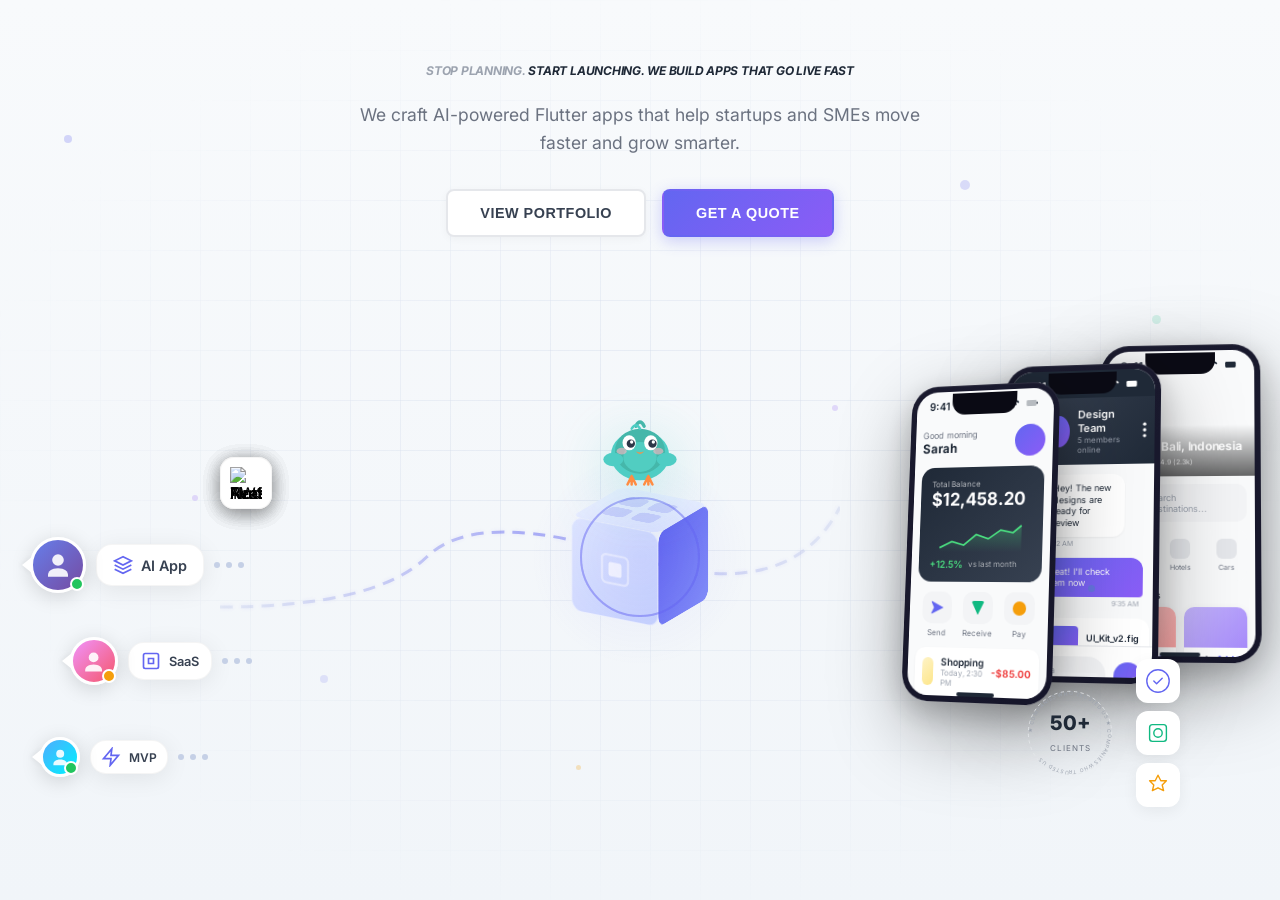
==== commit df74a7a6: "revert: Return to bird mascot version Reverted to the enhanced hero carousel with bird mascot and de" ====
--- a/index.html
+++ b/index.html
@@ -3,30 +3,23 @@
 <head>
     <meta charset="UTF-8">
     <meta name="viewport" content="width=device-width, initial-scale=1.0">
-    <title>New Horizon Digital - We Build Digital Solutions Fast</title>
+    <title>ResiliumX - We Build Apps That Go Live Fast</title>
     <link rel="stylesheet" href="styles.css">
-    <link href="https://fonts.googleapis.com/css2?family=Inter:wght@400;500;600;700;800;900&family=Montserrat:wght@300;400;500;600;700&display=swap" rel="stylesheet">
+    <link href="https://fonts.googleapis.com/css2?family=Inter:wght@400;500;600;700;800;900&display=swap" rel="stylesheet">
 </head>
 <body>
     <section class="hero">
+        <!-- Background Grid -->
         <div class="grid-background"></div>
-        <div class="sunrise-gradient"></div>
 
         <!-- Hero Content -->
         <div class="hero-content">
-            <div class="logo-header">
-                <svg class="header-logo" viewBox="0 0 200 80" fill="none">
-                    <path d="M60 45 Q100 15 140 45" stroke="#D4A853" stroke-width="8" fill="none" stroke-linecap="round"/>
-                    <path d="M30 50 Q50 42 70 50 Q90 58 110 50 Q130 42 150 50 Q170 58 180 52" stroke="#1B4F72" stroke-width="6" fill="none" stroke-linecap="round"/>
-                    <path d="M40 58 Q60 52 80 58 Q100 64 120 58 Q140 52 160 58 Q175 63 185 60" stroke="#48C9B0" stroke-width="4" fill="none" stroke-linecap="round"/>
-                </svg>
-            </div>
             <h1 class="hero-title">
                 <span class="title-gray">STOP PLANNING.</span>
-                <span class="title-dark">START LAUNCHING. WE BUILD DIGITAL SOLUTIONS THAT GO LIVE FAST</span>
+                <span class="title-dark">START LAUNCHING. WE BUILD APPS THAT GO LIVE FAST</span>
             </h1>
             <p class="hero-subtitle">
-                We craft websites and automations that help startups and SMEs move faster and grow smarter.
+                We craft AI-powered Flutter apps that help startups and SMEs move faster and grow smarter.
             </p>
             <div class="hero-buttons">
                 <button class="btn btn-outline">VIEW PORTFOLIO</button>
@@ -34,200 +27,444 @@
             </div>
         </div>
 
-        <!-- Pipeline Section -->
-        <div class="pipeline-section">
-            <!-- Left Side - Ideas Input -->
-            <div class="ideas-side">
-                <!-- Websites Column -->
-                <div class="ideas-column">
-                    <div class="ideas-label">Websites</div>
-                    <div class="idea-item">
-                        <div class="idea-avatar" style="background: linear-gradient(135deg, #1B4F72, #2874A6);"></div>
-                        <div class="idea-cloud">
-                            <svg class="idea-icon" viewBox="0 0 24 24" fill="none" stroke="currentColor" stroke-width="2">
-                                <rect x="3" y="3" width="18" height="18" rx="2"/><path d="M3 9h18"/><path d="M9 21V9"/>
-                            </svg>
-                            <span>Landing Page</span>
-                        </div>
-                    </div>
-                    <div class="idea-item">
-                        <div class="idea-avatar small" style="background: linear-gradient(135deg, #48C9B0, #1ABC9C);"></div>
-                        <div class="idea-cloud">
-                            <svg class="idea-icon" viewBox="0 0 24 24" fill="none" stroke="currentColor" stroke-width="2">
-                                <circle cx="12" cy="12" r="10"/><path d="M2 12h20"/>
-                            </svg>
-                            <span>E-Commerce</span>
-                        </div>
-                    </div>
-                    <div class="idea-item">
-                        <div class="idea-avatar tiny" style="background: linear-gradient(135deg, #D4A853, #F1C40F);"></div>
-                        <div class="idea-cloud">
-                            <svg class="idea-icon" viewBox="0 0 24 24" fill="none" stroke="currentColor" stroke-width="2">
-                                <path d="M12 2L2 7l10 5 10-5-10-5z"/><path d="M2 17l10 5 10-5"/>
-                            </svg>
-                            <span>Web App</span>
-                        </div>
-                    </div>
-                </div>
-
-                <!-- Automations Column -->
-                <div class="ideas-column">
-                    <div class="ideas-label">Automations</div>
-                    <div class="idea-item">
-                        <div class="idea-avatar" style="background: linear-gradient(135deg, #1B4F72, #5DADE2);"></div>
-                        <div class="idea-cloud">
-                            <svg class="idea-icon" viewBox="0 0 24 24" fill="none" stroke="currentColor" stroke-width="2">
-                                <path d="M12 2v4m0 12v4M4.93 4.93l2.83 2.83m8.48 8.48l2.83 2.83M2 12h4m12 0h4M4.93 19.07l2.83-2.83m8.48-8.48l2.83-2.83"/>
-                            </svg>
-                            <span>CRM Integration</span>
-                        </div>
-                    </div>
-                    <div class="idea-item">
-                        <div class="idea-avatar small" style="background: linear-gradient(135deg, #48C9B0, #27AE60);"></div>
-                        <div class="idea-cloud">
-                            <svg class="idea-icon" viewBox="0 0 24 24" fill="none" stroke="currentColor" stroke-width="2">
-                                <path d="M22 12h-4l-3 9L9 3l-3 9H2"/>
-                            </svg>
-                            <span>Workflows</span>
-                        </div>
-                    </div>
-                    <div class="idea-item">
-                        <div class="idea-avatar tiny" style="background: linear-gradient(135deg, #D4A853, #E67E22);"></div>
-                        <div class="idea-cloud">
-                            <svg class="idea-icon" viewBox="0 0 24 24" fill="none" stroke="currentColor" stroke-width="2">
-                                <rect x="2" y="3" width="20" height="14" rx="2"/><path d="M8 21h8"/><path d="M12 17v4"/>
-                            </svg>
-                            <span>AI Bots</span>
-                        </div>
-                    </div>
-                </div>
-            </div>
-
-            <!-- Center - Processing Hub -->
-            <div class="center-hub">
-                <!-- Animated Flow Lines Left -->
-                <svg class="flow-lines flow-left" viewBox="0 0 120 200">
-                    <path d="M120 30 Q60 30 40 100 Q20 170 0 170" stroke="#48C9B0" stroke-width="2" fill="none" stroke-dasharray="8 4" class="flow-path"/>
-                    <path d="M120 100 Q80 100 40 100 Q0 100 0 100" stroke="#1B4F72" stroke-width="2" fill="none" stroke-dasharray="8 4" class="flow-path"/>
-                    <path d="M120 170 Q60 170 40 100 Q20 30 0 30" stroke="#D4A853" stroke-width="2" fill="none" stroke-dasharray="8 4" class="flow-path"/>
+        <!-- Animated Carousel Pipeline -->
+        <div class="pipeline-container">
+            <!-- Ideas Input Side (Left) -->
+            <div class="ideas-input">
+                <!-- Floating idea bubbles with detailed avatars -->
+                <div class="idea-bubble idea-1">
+                    <div class="user-avatar">
+                        <div class="avatar-img" style="background: linear-gradient(135deg, #667eea, #764ba2);">
+                            <svg viewBox="0 0 36 36" fill="none">
+                                <circle cx="18" cy="12" r="7" fill="white" opacity="0.9"/>
+                                <path d="M18 22c-8 0-12 4-12 8v2h24v-2c0-4-4-8-12-8z" fill="white" opacity="0.9"/>
+                            </svg>
+                        </div>
+                        <div class="avatar-status online"></div>
+                    </div>
+                    <div class="thought-cloud">
+                        <div class="cloud-icon">
+                            <svg viewBox="0 0 24 24" fill="none" stroke="currentColor" stroke-width="2">
+                                <path d="M12 2L2 7l10 5 10-5-10-5z"/>
+                                <path d="M2 17l10 5 10-5"/>
+                                <path d="M2 12l10 5 10-5"/>
+                            </svg>
+                        </div>
+                        <span>AI App</span>
+                    </div>
+                    <div class="connector-dots">
+                        <span></span><span></span><span></span>
+                    </div>
+                </div>
+
+                <div class="idea-bubble idea-2">
+                    <div class="user-avatar small">
+                        <div class="avatar-img" style="background: linear-gradient(135deg, #f093fb, #f5576c);">
+                            <svg viewBox="0 0 36 36" fill="none">
+                                <circle cx="18" cy="12" r="7" fill="white" opacity="0.9"/>
+                                <path d="M18 22c-8 0-12 4-12 8v2h24v-2c0-4-4-8-12-8z" fill="white" opacity="0.9"/>
+                            </svg>
+                        </div>
+                        <div class="avatar-status away"></div>
+                    </div>
+                    <div class="thought-cloud small">
+                        <div class="cloud-icon">
+                            <svg viewBox="0 0 24 24" fill="none" stroke="currentColor" stroke-width="2">
+                                <rect x="3" y="3" width="18" height="18" rx="2"/>
+                                <path d="M9 9h6v6H9z"/>
+                            </svg>
+                        </div>
+                        <span>SaaS</span>
+                    </div>
+                    <div class="connector-dots">
+                        <span></span><span></span><span></span>
+                    </div>
+                </div>
+
+                <div class="idea-bubble idea-3">
+                    <div class="user-avatar tiny">
+                        <div class="avatar-img" style="background: linear-gradient(135deg, #4facfe, #00f2fe);">
+                            <svg viewBox="0 0 36 36" fill="none">
+                                <circle cx="18" cy="12" r="7" fill="white" opacity="0.9"/>
+                                <path d="M18 22c-8 0-12 4-12 8v2h24v-2c0-4-4-8-12-8z" fill="white" opacity="0.9"/>
+                            </svg>
+                        </div>
+                        <div class="avatar-status online"></div>
+                    </div>
+                    <div class="thought-cloud tiny">
+                        <div class="cloud-icon">
+                            <svg viewBox="0 0 24 24" fill="none" stroke="currentColor" stroke-width="2">
+                                <path d="M13 2L3 14h9l-1 8 10-12h-9l1-8z"/>
+                            </svg>
+                        </div>
+                        <span>MVP</span>
+                    </div>
+                    <div class="connector-dots">
+                        <span></span><span></span><span></span>
+                    </div>
+                </div>
+            </div>
+
+            <!-- Conveyor Belt with Tech Icons -->
+            <div class="conveyor-belt">
+                <svg class="conveyor-path" viewBox="0 0 600 200" preserveAspectRatio="none">
+                    <defs>
+                        <linearGradient id="beltGradient" x1="0%" y1="0%" x2="100%" y2="0%">
+                            <stop offset="0%" style="stop-color:#c5d0e6;stop-opacity:0.3" />
+                            <stop offset="50%" style="stop-color:#6366f1;stop-opacity:0.5" />
+                            <stop offset="100%" style="stop-color:#c5d0e6;stop-opacity:0.3" />
+                        </linearGradient>
+                    </defs>
+                    <path class="belt-line" d="M0,150 Q150,150 200,100 T400,100 T600,50" fill="none" stroke="url(#beltGradient)" stroke-width="3" stroke-dasharray="12,8"/>
+                    <path class="belt-line-glow" d="M0,150 Q150,150 200,100 T400,100 T600,50" fill="none" stroke="#6366f1" stroke-width="1" stroke-dasharray="12,8" opacity="0.3"/>
                 </svg>
 
-                <!-- Main Hub -->
-                <div class="hub-container">
-                    <div class="hub-outer-ring"></div>
-                    <div class="hub-middle-ring"></div>
-                    <div class="hub-inner">
-                        <!-- Sunrise Logo Animation -->
-                        <svg class="hub-logo" viewBox="0 0 100 70">
-                            <defs>
-                                <linearGradient id="sunGrad" x1="0%" y1="100%" x2="0%" y2="0%">
-                                    <stop offset="0%" stop-color="#D4A853"/>
-                                    <stop offset="100%" stop-color="#F4D03F"/>
-                                </linearGradient>
-                            </defs>
-                            <!-- Sun rays -->
-                            <g class="sun-rays">
-                                <line x1="50" y1="8" x2="50" y2="2" stroke="#D4A853" stroke-width="2" stroke-linecap="round"/>
-                                <line x1="65" y1="12" x2="70" y2="6" stroke="#D4A853" stroke-width="2" stroke-linecap="round"/>
-                                <line x1="35" y1="12" x2="30" y2="6" stroke="#D4A853" stroke-width="2" stroke-linecap="round"/>
-                                <line x1="75" y1="22" x2="82" y2="18" stroke="#D4A853" stroke-width="1.5" stroke-linecap="round"/>
-                                <line x1="25" y1="22" x2="18" y2="18" stroke="#D4A853" stroke-width="1.5" stroke-linecap="round"/>
-                            </g>
-                            <!-- Sun -->
-                            <circle cx="50" cy="28" r="16" fill="url(#sunGrad)" class="sun-orb"/>
-                            <!-- Waves -->
-                            <path d="M8 42 Q20 35 32 42 Q44 49 56 42 Q68 35 80 42 Q92 49 100 44" stroke="#1B4F72" stroke-width="4" fill="none" stroke-linecap="round" class="wave wave-1"/>
-                            <path d="M5 52 Q18 47 30 52 Q42 57 55 52 Q68 47 80 52 Q92 57 98 54" stroke="#48C9B0" stroke-width="3" fill="none" stroke-linecap="round" class="wave wave-2"/>
-                            <!-- Reflection -->
-                            <ellipse cx="50" cy="62" rx="20" ry="4" fill="#D4A853" opacity="0.2" class="reflection"/>
+                <!-- Animated tech icons on the belt -->
+                <div class="tech-icons">
+                    <div class="tech-icon icon-1">
+                        <img src="https://cdn.jsdelivr.net/gh/devicons/devicon/icons/amazonwebservices/amazonwebservices-plain-wordmark.svg" alt="AWS">
+                        <div class="icon-glow"></div>
+                    </div>
+                    <div class="tech-icon icon-2">
+                        <img src="https://cdn.jsdelivr.net/gh/devicons/devicon/icons/firebase/firebase-plain.svg" alt="Firebase">
+                        <div class="icon-glow"></div>
+                    </div>
+                    <div class="tech-icon icon-3">
+                        <img src="https://cdn.jsdelivr.net/gh/devicons/devicon/icons/flutter/flutter-original.svg" alt="Flutter">
+                        <div class="icon-glow"></div>
+                    </div>
+                    <div class="tech-icon icon-4">
+                        <img src="https://cdn.jsdelivr.net/gh/devicons/devicon/icons/react/react-original.svg" alt="React">
+                        <div class="icon-glow"></div>
+                    </div>
+                    <div class="tech-icon icon-5">
+                        <img src="https://cdn.jsdelivr.net/gh/devicons/devicon/icons/nodejs/nodejs-original.svg" alt="Node.js">
+                        <div class="icon-glow"></div>
+                    </div>
+                    <div class="tech-icon icon-6">
+                        <img src="https://cdn.jsdelivr.net/gh/devicons/devicon/icons/typescript/typescript-original.svg" alt="TypeScript">
+                        <div class="icon-glow"></div>
+                    </div>
+                </div>
+            </div>
+
+            <!-- Central Processing Box - Enhanced -->
+            <div class="processing-box">
+                <div class="box-3d">
+                    <div class="box-face box-front">
+                        <div class="box-logo">
+                            <svg viewBox="0 0 40 40" fill="none">
+                                <rect x="8" y="8" width="24" height="24" rx="4" stroke="white" stroke-width="2" opacity="0.5"/>
+                                <rect x="14" y="14" width="12" height="12" rx="2" fill="white" opacity="0.8"/>
+                            </svg>
+                        </div>
+                    </div>
+                    <div class="box-face box-top">
+                        <div class="box-pattern">
+                            <span></span><span></span><span></span><span></span>
+                        </div>
+                    </div>
+                    <div class="box-face box-right"></div>
+                </div>
+                <div class="mascot">
+                    <svg viewBox="0 0 120 120" class="bird-mascot">
+                        <!-- Body -->
+                        <ellipse cx="60" cy="70" rx="35" ry="30" fill="#4ECDC4"/>
+                        <ellipse cx="60" cy="65" rx="30" ry="27" fill="#45B7AA"/>
+                        <!-- Belly highlight -->
+                        <ellipse cx="60" cy="72" rx="20" ry="18" fill="#5FE3D9" opacity="0.5"/>
+                        <!-- Eyes -->
+                        <ellipse cx="47" cy="55" rx="8" ry="9" fill="white"/>
+                        <ellipse cx="73" cy="55" rx="8" ry="9" fill="white"/>
+                        <circle cx="49" cy="56" r="5" fill="#2D3748"/>
+                        <circle cx="75" cy="56" r="5" fill="#2D3748"/>
+                        <circle cx="50" cy="54" r="2" fill="white"/>
+                        <circle cx="76" cy="54" r="2" fill="white"/>
+                        <!-- Beak -->
+                        <path d="M55,65 Q60,72 65,65 Q60,68 55,65" fill="#FF8C42"/>
+                        <!-- Blush -->
+                        <ellipse cx="38" cy="65" rx="6" ry="4" fill="#FFB6C1" opacity="0.6"/>
+                        <ellipse cx="82" cy="65" rx="6" ry="4" fill="#FFB6C1" opacity="0.6"/>
+                        <!-- Wings -->
+                        <ellipse cx="28" cy="75" rx="12" ry="8" fill="#4ECDC4"/>
+                        <ellipse cx="92" cy="75" rx="12" ry="8" fill="#4ECDC4"/>
+                        <!-- Feet -->
+                        <path d="M50,95 L45,105 M50,95 L50,105 M50,95 L55,105" stroke="#FF8C42" stroke-width="3" stroke-linecap="round"/>
+                        <path d="M70,95 L65,105 M70,95 L70,105 M70,95 L75,105" stroke="#FF8C42" stroke-width="3" stroke-linecap="round"/>
+                        <!-- Hair/Tuft -->
+                        <path d="M55,35 Q60,25 65,35" stroke="#45B7AA" stroke-width="4" fill="none" stroke-linecap="round"/>
+                        <path d="M50,38 Q55,30 60,38" stroke="#4ECDC4" stroke-width="3" fill="none" stroke-linecap="round"/>
+                    </svg>
+                </div>
+                <div class="processing-glow"></div>
+                <div class="processing-rings">
+                    <div class="ring ring-1"></div>
+                    <div class="ring ring-2"></div>
+                    <div class="ring ring-3"></div>
+                </div>
+            </div>
+
+            <!-- Apps Output Side (Right) - Detailed Phone Screens -->
+            <div class="apps-output">
+                <div class="phone-stack">
+                    <!-- Phone 1: Finance/Banking App -->
+                    <div class="phone phone-1">
+                        <div class="phone-notch"></div>
+                        <div class="phone-screen">
+                            <div class="screen-status-bar">
+                                <span class="time">9:41</span>
+                                <div class="status-icons">
+                                    <svg viewBox="0 0 24 24" width="14" height="14" fill="currentColor"><path d="M12 21c4.97 0 9-4.03 9-9s-4.03-9-9-9-9 4.03-9 9 4.03 9 9 9z" opacity="0.3"/><path d="M12 3c-4.97 0-9 4.03-9 9h2c0-3.87 3.13-7 7-7V3z"/></svg>
+                                    <svg viewBox="0 0 24 24" width="14" height="14" fill="currentColor"><path d="M1 9l2 2c4.97-4.97 13.03-4.97 18 0l2-2C16.93 2.93 7.08 2.93 1 9zm8 8l3 3 3-3c-1.65-1.66-4.34-1.66-6 0zm-4-4l2 2c2.76-2.76 7.24-2.76 10 0l2-2C15.14 9.14 8.87 9.14 5 13z"/></svg>
+                                    <svg viewBox="0 0 24 24" width="18" height="14" fill="currentColor"><rect x="2" y="7" width="18" height="10" rx="2" opacity="0.3"/><rect x="20" y="10" width="2" height="4" rx="1"/></svg>
+                                </div>
+                            </div>
+                            <div class="app-finance">
+                                <div class="finance-header">
+                                    <div class="finance-greeting">
+                                        <span class="greeting-text">Good morning</span>
+                                        <span class="user-name">Sarah</span>
+                                    </div>
+                                    <div class="finance-avatar">
+                                        <div class="avatar-circle"></div>
+                                    </div>
+                                </div>
+                                <div class="finance-card">
+                                    <div class="card-balance">
+                                        <span class="balance-label">Total Balance</span>
+                                        <span class="balance-amount">$12,458.20</span>
+                                    </div>
+                                    <div class="card-chart">
+                                        <svg viewBox="0 0 100 40" class="mini-chart">
+                                            <polyline points="0,35 15,28 30,32 45,20 60,25 75,15 90,18 100,10" fill="none" stroke="#4ade80" stroke-width="2"/>
+                                            <linearGradient id="chartGrad" x1="0%" y1="0%" x2="0%" y2="100%">
+                                                <stop offset="0%" style="stop-color:#4ade80;stop-opacity:0.3"/>
+                                                <stop offset="100%" style="stop-color:#4ade80;stop-opacity:0"/>
+                                            </linearGradient>
+                                            <polygon points="0,35 15,28 30,32 45,20 60,25 75,15 90,18 100,10 100,40 0,40" fill="url(#chartGrad)"/>
+                                        </svg>
+                                    </div>
+                                    <div class="card-trend">
+                                        <span class="trend-up">+12.5%</span>
+                                        <span class="trend-period">vs last month</span>
+                                    </div>
+                                </div>
+                                <div class="finance-actions">
+                                    <div class="action-btn">
+                                        <div class="action-icon send"></div>
+                                        <span>Send</span>
+                                    </div>
+                                    <div class="action-btn">
+                                        <div class="action-icon receive"></div>
+                                        <span>Receive</span>
+                                    </div>
+                                    <div class="action-btn">
+                                        <div class="action-icon pay"></div>
+                                        <span>Pay</span>
+                                    </div>
+                                </div>
+                                <div class="finance-transactions">
+                                    <div class="transaction-item">
+                                        <div class="transaction-icon shopping"></div>
+                                        <div class="transaction-details">
+                                            <span class="transaction-name">Shopping</span>
+                                            <span class="transaction-date">Today, 2:30 PM</span>
+                                        </div>
+                                        <span class="transaction-amount negative">-$85.00</span>
+                                    </div>
+                                    <div class="transaction-item">
+                                        <div class="transaction-icon income"></div>
+                                        <div class="transaction-details">
+                                            <span class="transaction-name">Salary</span>
+                                            <span class="transaction-date">Mar 1, 9:00 AM</span>
+                                        </div>
+                                        <span class="transaction-amount positive">+$4,500</span>
+                                    </div>
+                                </div>
+                            </div>
+                        </div>
+                        <div class="phone-home-indicator"></div>
+                    </div>
+
+                    <!-- Phone 2: Social/Chat App -->
+                    <div class="phone phone-2">
+                        <div class="phone-notch"></div>
+                        <div class="phone-screen">
+                            <div class="screen-status-bar dark">
+                                <span class="time">9:41</span>
+                                <div class="status-icons">
+                                    <svg viewBox="0 0 24 24" width="14" height="14" fill="currentColor"><path d="M12 21c4.97 0 9-4.03 9-9s-4.03-9-9-9-9 4.03-9 9 4.03 9 9 9z" opacity="0.3"/></svg>
+                                    <svg viewBox="0 0 24 24" width="14" height="14" fill="currentColor"><path d="M1 9l2 2c4.97-4.97 13.03-4.97 18 0l2-2C16.93 2.93 7.08 2.93 1 9z"/></svg>
+                                    <svg viewBox="0 0 24 24" width="18" height="14" fill="currentColor"><rect x="2" y="7" width="18" height="10" rx="2"/></svg>
+                                </div>
+                            </div>
+                            <div class="app-social">
+                                <div class="social-header">
+                                    <div class="back-btn">
+                                        <svg viewBox="0 0 24 24" width="20" height="20" fill="none" stroke="white" stroke-width="2"><path d="M15 18l-6-6 6-6"/></svg>
+                                    </div>
+                                    <div class="chat-user">
+                                        <div class="chat-avatar"></div>
+                                        <div class="chat-info">
+                                            <span class="chat-name">Design Team</span>
+                                            <span class="chat-status">5 members online</span>
+                                        </div>
+                                    </div>
+                                    <div class="more-btn">
+                                        <svg viewBox="0 0 24 24" width="20" height="20" fill="white"><circle cx="12" cy="5" r="2"/><circle cx="12" cy="12" r="2"/><circle cx="12" cy="19" r="2"/></svg>
+                                    </div>
+                                </div>
+                                <div class="chat-messages">
+                                    <div class="message received">
+                                        <div class="message-avatar"></div>
+                                        <div class="message-content">
+                                            <div class="message-bubble">Hey! The new designs are ready for review</div>
+                                            <span class="message-time">9:32 AM</span>
+                                        </div>
+                                    </div>
+                                    <div class="message sent">
+                                        <div class="message-content">
+                                            <div class="message-bubble">Great! I'll check them now</div>
+                                            <span class="message-time">9:35 AM</span>
+                                        </div>
+                                    </div>
+                                    <div class="message received">
+                                        <div class="message-avatar"></div>
+                                        <div class="message-content">
+                                            <div class="message-bubble file">
+                                                <div class="file-icon"></div>
+                                                <div class="file-info">
+                                                    <span class="file-name">UI_Kit_v2.fig</span>
+                                                    <span class="file-size">2.4 MB</span>
+                                                </div>
+                                            </div>
+                                            <span class="message-time">9:36 AM</span>
+                                        </div>
+                                    </div>
+                                </div>
+                                <div class="chat-input">
+                                    <div class="input-field">Type a message...</div>
+                                    <div class="send-btn"></div>
+                                </div>
+                            </div>
+                        </div>
+                        <div class="phone-home-indicator dark"></div>
+                    </div>
+
+                    <!-- Phone 3: E-commerce/Travel App -->
+                    <div class="phone phone-3">
+                        <div class="phone-notch"></div>
+                        <div class="phone-screen">
+                            <div class="screen-status-bar">
+                                <span class="time">9:41</span>
+                                <div class="status-icons">
+                                    <svg viewBox="0 0 24 24" width="14" height="14" fill="currentColor"><path d="M12 21c4.97 0 9-4.03 9-9s-4.03-9-9-9-9 4.03-9 9 4.03 9 9 9z" opacity="0.3"/></svg>
+                                    <svg viewBox="0 0 24 24" width="14" height="14" fill="currentColor"><path d="M1 9l2 2c4.97-4.97 13.03-4.97 18 0l2-2C16.93 2.93 7.08 2.93 1 9z"/></svg>
+                                    <svg viewBox="0 0 24 24" width="18" height="14" fill="currentColor"><rect x="2" y="7" width="18" height="10" rx="2"/></svg>
+                                </div>
+                            </div>
+                            <div class="app-travel">
+                                <div class="travel-hero">
+                                    <div class="hero-image"></div>
+                                    <div class="hero-overlay">
+                                        <span class="hero-label">Featured</span>
+                                        <span class="hero-title">Bali, Indonesia</span>
+                                        <div class="hero-rating">
+                                            <span class="stars">★★★★★</span>
+                                            <span class="rating-count">4.9 (2.3k)</span>
+                                        </div>
+                                    </div>
+                                </div>
+                                <div class="travel-search">
+                                    <div class="search-icon"></div>
+                                    <span>Search destinations...</span>
+                                </div>
+                                <div class="travel-categories">
+                                    <div class="category active">
+                                        <div class="category-icon flights"></div>
+                                        <span>Flights</span>
+                                    </div>
+                                    <div class="category">
+                                        <div class="category-icon hotels"></div>
+                                        <span>Hotels</span>
+                                    </div>
+                                    <div class="category">
+                                        <div class="category-icon cars"></div>
+                                        <span>Cars</span>
+                                    </div>
+                                </div>
+                                <div class="travel-deals">
+                                    <span class="deals-title">Hot Deals</span>
+                                    <div class="deal-cards">
+                                        <div class="deal-card">
+                                            <div class="deal-image"></div>
+                                            <div class="deal-info">
+                                                <span class="deal-place">Tokyo</span>
+                                                <span class="deal-price">$599</span>
+                                            </div>
+                                        </div>
+                                        <div class="deal-card">
+                                            <div class="deal-image paris"></div>
+                                            <div class="deal-info">
+                                                <span class="deal-place">Paris</span>
+                                                <span class="deal-price">$449</span>
+                                            </div>
+                                        </div>
+                                    </div>
+                                </div>
+                            </div>
+                        </div>
+                        <div class="phone-home-indicator"></div>
+                    </div>
+                </div>
+            </div>
+
+            <!-- Trust Badges - Enhanced -->
+            <div class="trust-section">
+                <div class="trust-badge">
+                    <svg class="badge-svg" viewBox="0 0 120 120">
+                        <defs>
+                            <path id="circlePath" d="M60,60 m-45,0 a45,45 0 1,1 90,0 a45,45 0 1,1 -90,0"/>
+                        </defs>
+                        <circle cx="60" cy="60" r="50" fill="none" stroke="#e5e7eb" stroke-width="1" stroke-dasharray="4,4"/>
+                        <text class="badge-text">
+                            <textPath href="#circlePath" startOffset="0%">
+                                ★ COMPANIES WHO TRUSTED US ★ COMPANIES WHO TRUSTED US
+                            </textPath>
+                        </text>
+                    </svg>
+                    <div class="badge-center">
+                        <span class="badge-number">50+</span>
+                        <span class="badge-label">Clients</span>
+                    </div>
+                </div>
+                <div class="trust-logos">
+                    <div class="trust-logo">
+                        <svg viewBox="0 0 40 40" fill="none">
+                            <circle cx="20" cy="20" r="16" stroke="#6366f1" stroke-width="2"/>
+                            <path d="M14 20l4 4 8-8" stroke="#6366f1" stroke-width="2" stroke-linecap="round" stroke-linejoin="round"/>
                         </svg>
                     </div>
-                    <div class="hub-glow"></div>
-                </div>
-
-                <!-- Animated Flow Lines Right -->
-                <svg class="flow-lines flow-right" viewBox="0 0 120 200">
-                    <path d="M0 30 Q60 30 80 100 Q100 170 120 170" stroke="#48C9B0" stroke-width="2" fill="none" stroke-dasharray="8 4" class="flow-path"/>
-                    <path d="M0 100 Q40 100 80 100 Q120 100 120 100" stroke="#1B4F72" stroke-width="2" fill="none" stroke-dasharray="8 4" class="flow-path"/>
-                    <path d="M0 170 Q60 170 80 100 Q100 30 120 30" stroke="#D4A853" stroke-width="2" fill="none" stroke-dasharray="8 4" class="flow-path"/>
-                </svg>
-            </div>
-
-            <!-- Right Side - Output Apps -->
-            <div class="apps-side">
-                <div class="phone phone-1">
-                    <div class="phone-notch"></div>
-                    <div class="phone-screen">
-                        <div class="app-header blue"></div>
-                        <div class="app-body">
-                            <div class="app-card">
-                                <div class="card-amount">$12,458</div>
-                                <div class="card-chart"></div>
-                            </div>
-                            <div class="app-actions">
-                                <div class="action-dot"></div>
-                                <div class="action-dot"></div>
-                                <div class="action-dot"></div>
-                            </div>
-                            <div class="app-list">
-                                <div class="list-item"><div class="item-icon gold"></div><div class="item-lines"></div></div>
-                                <div class="list-item"><div class="item-icon teal"></div><div class="item-lines"></div></div>
-                            </div>
-                        </div>
-                    </div>
-                </div>
-                <div class="phone phone-2">
-                    <div class="phone-notch"></div>
-                    <div class="phone-screen dark">
-                        <div class="app-header dark"></div>
-                        <div class="app-body">
-                            <div class="chat-bubble received"></div>
-                            <div class="chat-bubble sent"></div>
-                            <div class="chat-bubble received short"></div>
-                            <div class="chat-input"></div>
-                        </div>
-                    </div>
-                </div>
-                <div class="phone phone-3">
-                    <div class="phone-notch"></div>
-                    <div class="phone-screen">
-                        <div class="app-header teal"></div>
-                        <div class="app-body">
-                            <div class="travel-hero-img"></div>
-                            <div class="travel-cards">
-                                <div class="travel-card"></div>
-                                <div class="travel-card"></div>
-                            </div>
-                        </div>
+                    <div class="trust-logo">
+                        <svg viewBox="0 0 40 40" fill="none">
+                            <rect x="8" y="8" width="24" height="24" rx="4" stroke="#10b981" stroke-width="2"/>
+                            <circle cx="20" cy="20" r="6" stroke="#10b981" stroke-width="2"/>
+                        </svg>
+                    </div>
+                    <div class="trust-logo">
+                        <svg viewBox="0 0 40 40" fill="none">
+                            <path d="M20 6l4 8h8l-6 6 2 8-8-4-8 4 2-8-6-6h8l4-8z" stroke="#f59e0b" stroke-width="2" stroke-linejoin="round"/>
+                        </svg>
                     </div>
                 </div>
             </div>
         </div>
 
-        <!-- Trust Section -->
-        <div class="trust-row">
-            <div class="trust-badge-container">
-                <svg class="trust-circle" viewBox="0 0 100 100">
-                    <circle cx="50" cy="50" r="45" fill="none" stroke="#e5e7eb" stroke-width="1" stroke-dasharray="4 3"/>
-                    <text class="trust-text" x="50" y="50" text-anchor="middle">
-                        <tspan x="50" dy="-5" font-size="18" font-weight="800" fill="#1B4F72">50+</tspan>
-                        <tspan x="50" dy="14" font-size="7" fill="#6b7280">CLIENTS</tspan>
-                    </text>
-                </svg>
-            </div>
-            <div class="trust-companies">
-                <span>Trusted by startups and SMEs worldwide</span>
-                <div class="trust-logos-row">
-                    <div class="trust-logo-item"></div>
-                    <div class="trust-logo-item"></div>
-                    <div class="trust-logo-item"></div>
-                    <div class="trust-logo-item"></div>
-                </div>
-            </div>
-        </div>
-
-        <!-- Particles -->
+        <!-- Floating particles for ambiance -->
         <div class="particles">
+            <div class="particle"></div>
+            <div class="particle"></div>
+            <div class="particle"></div>
             <div class="particle"></div>
             <div class="particle"></div>
             <div class="particle"></div>
--- a/styles.css
+++ b/styles.css
@@ -5,26 +5,11 @@
     box-sizing: border-box;
 }
 
-html {
-    scroll-behavior: smooth;
-}
-
 body {
     font-family: 'Inter', -apple-system, BlinkMacSystemFont, sans-serif;
-    background: linear-gradient(180deg, #f8fafc 0%, #f0f4f8 100%);
+    background: linear-gradient(180deg, #f8fafc 0%, #f1f5f9 100%);
     min-height: 100vh;
     overflow-x: hidden;
-}
-
-/* New Horizon Digital Color Palette */
-:root {
-    --nh-gold: #D4A853;
-    --nh-gold-light: #F4D03F;
-    --nh-blue-dark: #1B4F72;
-    --nh-blue-mid: #2874A6;
-    --nh-blue-light: #5DADE2;
-    --nh-teal: #48C9B0;
-    --nh-teal-light: #76D7C4;
 }
 
 /* Hero Section */
@@ -34,7 +19,7 @@
     display: flex;
     flex-direction: column;
     align-items: center;
-    padding: 40px 20px;
+    padding: 60px 20px;
     overflow: hidden;
 }
 
@@ -46,36 +31,12 @@
     right: 0;
     bottom: 0;
     background-image:
-        linear-gradient(rgba(27, 79, 114, 0.08) 1px, transparent 1px),
-        linear-gradient(90deg, rgba(27, 79, 114, 0.08) 1px, transparent 1px);
+        linear-gradient(rgba(200, 210, 230, 0.4) 1px, transparent 1px),
+        linear-gradient(90deg, rgba(200, 210, 230, 0.4) 1px, transparent 1px);
     background-size: 50px 50px;
     pointer-events: none;
-    mask-image: radial-gradient(ellipse at center, black 0%, transparent 80%);
-    -webkit-mask-image: radial-gradient(ellipse at center, black 0%, transparent 80%);
-}
-
-/* Sunrise gradient overlay */
-.sunrise-gradient {
-    position: absolute;
-    top: 0;
-    left: 0;
-    right: 0;
-    height: 300px;
-    background: linear-gradient(180deg,
-        rgba(212, 168, 83, 0.08) 0%,
-        rgba(72, 201, 176, 0.05) 50%,
-        transparent 100%);
-    pointer-events: none;
-}
-
-/* Logo Header */
-.logo-header {
-    margin-bottom: 20px;
-}
-
-.header-logo {
-    width: 180px;
-    height: 70px;
+    mask-image: radial-gradient(ellipse at center, black 0%, transparent 75%);
+    -webkit-mask-image: radial-gradient(ellipse at center, black 0%, transparent 75%);
 }
 
 /* Hero Content */
@@ -87,11 +48,10 @@
 }
 
 .hero-title {
-    font-family: 'Montserrat', sans-serif;
-    font-size: clamp(1.8rem, 4.5vw, 3.2rem);
-    font-weight: 700;
-    line-height: 1.15;
-    margin-bottom: 20px;
+    font-size: clamp(2rem, 5vw, 3.5rem);
+    font-weight: 900;
+    line-height: 1.1;
+    margin-bottom: 24px;
     letter-spacing: -0.02em;
 }
 
@@ -101,15 +61,15 @@
 }
 
 .title-dark {
-    color: var(--nh-blue-dark);
+    color: #1f2937;
     font-style: italic;
 }
 
 .hero-subtitle {
-    font-size: 1.05rem;
-    color: #5a6a7a;
+    font-size: 1.1rem;
+    color: #6b7280;
     max-width: 600px;
-    margin: 0 auto 28px;
+    margin: 0 auto 32px;
     line-height: 1.6;
 }
 
@@ -134,335 +94,487 @@
 .btn-outline {
     background: white;
     border: 2px solid #e5e7eb;
-    color: var(--nh-blue-dark);
+    color: #374151;
     box-shadow: 0 2px 8px rgba(0,0,0,0.04);
 }
 
 .btn-outline:hover {
-    border-color: var(--nh-teal);
-    color: var(--nh-teal);
+    border-color: #6366f1;
+    color: #6366f1;
     transform: translateY(-2px);
-    box-shadow: 0 4px 12px rgba(72, 201, 176, 0.2);
+    box-shadow: 0 4px 12px rgba(99, 102, 241, 0.15);
 }
 
 .btn-primary {
-    background: linear-gradient(135deg, var(--nh-blue-dark), var(--nh-blue-mid));
+    background: linear-gradient(135deg, #6366f1, #8b5cf6);
     border: 2px solid transparent;
     color: white;
-    box-shadow: 0 4px 15px rgba(27, 79, 114, 0.3);
+    box-shadow: 0 4px 15px rgba(99, 102, 241, 0.3);
 }
 
 .btn-primary:hover {
-    background: linear-gradient(135deg, var(--nh-teal), var(--nh-teal-light));
+    background: linear-gradient(135deg, #4f46e5, #7c3aed);
     transform: translateY(-2px);
-    box-shadow: 0 8px 25px rgba(72, 201, 176, 0.4);
+    box-shadow: 0 8px 25px rgba(99, 102, 241, 0.4);
+}
+
+/* Pipeline Container */
+.pipeline-container {
+    position: relative;
+    width: 100%;
+    max-width: 1300px;
+    height: 520px;
+    margin-top: 20px;
 }
 
 /* ========================================
-   PIPELINE SECTION - Main Layout
+   IDEAS INPUT SECTION - Enhanced
    ======================================== */
-.pipeline-section {
+.ideas-input {
+    position: absolute;
+    left: 0;
+    top: 50%;
+    transform: translateY(-50%);
+    width: 220px;
+}
+
+.idea-bubble {
+    position: absolute;
+    display: flex;
+    align-items: center;
+    gap: 10px;
+    animation: floatIn 4s ease-in-out infinite;
+}
+
+.idea-1 { top: -20px; left: 10px; animation-delay: 0s; }
+.idea-2 { top: 80px; left: 50px; animation-delay: 1.3s; }
+.idea-3 { top: 180px; left: 20px; animation-delay: 2.6s; }
+
+/* Enhanced User Avatar */
+.user-avatar {
+    position: relative;
+    width: 56px;
+    height: 56px;
+    flex-shrink: 0;
+}
+
+.user-avatar.small { width: 48px; height: 48px; }
+.user-avatar.tiny { width: 40px; height: 40px; }
+
+.avatar-img {
+    width: 100%;
+    height: 100%;
+    border-radius: 50%;
     display: flex;
     align-items: center;
     justify-content: center;
-    gap: 20px;
-    width: 100%;
-    max-width: 1200px;
-    padding: 20px;
-    z-index: 10;
-}
-
-/* ========================================
-   IDEAS SIDE - Left Column
-   ======================================== */
-.ideas-side {
-    display: flex;
-    flex-direction: column;
-    gap: 30px;
-    width: 200px;
-    flex-shrink: 0;
-}
-
-.ideas-column {
-    display: flex;
-    flex-direction: column;
-}
-
-.ideas-label {
-    font-family: 'Montserrat', sans-serif;
-    font-size: 0.7rem;
-    font-weight: 700;
-    text-transform: uppercase;
-    letter-spacing: 2px;
-    color: var(--nh-blue-dark);
-    margin-bottom: 12px;
-    padding-left: 10px;
-    border-left: 3px solid var(--nh-gold);
-}
-
-.idea-item {
-    display: flex;
-    align-items: center;
-    gap: 10px;
-    margin-bottom: 12px;
-    animation: floatIn 4s ease-in-out infinite;
-}
-
-.idea-item:nth-child(2) { animation-delay: 0s; }
-.idea-item:nth-child(3) { animation-delay: 0.5s; }
-.idea-item:nth-child(4) { animation-delay: 1s; }
-
-.idea-avatar {
-    width: 40px;
-    height: 40px;
-    border-radius: 50%;
-    flex-shrink: 0;
-    box-shadow: 0 4px 12px rgba(0,0,0,0.15);
-    border: 2px solid white;
-}
-
-.idea-avatar.small {
-    width: 34px;
-    height: 34px;
-}
-
-.idea-avatar.tiny {
-    width: 28px;
-    height: 28px;
-}
-
-.idea-cloud {
-    background: white;
-    padding: 8px 14px;
-    border-radius: 14px;
-    box-shadow: 0 4px 20px rgba(0, 0, 0, 0.08);
-    display: flex;
-    align-items: center;
-    gap: 6px;
-    font-weight: 600;
-    color: var(--nh-blue-dark);
-    font-size: 0.75rem;
-    border: 1px solid rgba(27, 79, 114, 0.08);
-}
-
-.idea-icon {
+    box-shadow: 0 4px 20px rgba(0,0,0,0.15);
+    border: 3px solid white;
+}
+
+.avatar-img svg {
+    width: 60%;
+    height: 60%;
+}
+
+.avatar-status {
+    position: absolute;
+    bottom: 2px;
+    right: 2px;
     width: 14px;
     height: 14px;
-    color: var(--nh-teal);
-    flex-shrink: 0;
+    border-radius: 50%;
+    border: 2px solid white;
+}
+
+.avatar-status.online { background: #22c55e; }
+.avatar-status.away { background: #f59e0b; }
+
+/* Enhanced Thought Cloud */
+.thought-cloud {
+    background: white;
+    padding: 10px 16px;
+    border-radius: 16px;
+    box-shadow: 0 4px 25px rgba(0, 0, 0, 0.08);
+    display: flex;
+    align-items: center;
+    gap: 8px;
+    font-weight: 600;
+    color: #374151;
+    font-size: 0.9rem;
+    border: 1px solid rgba(0,0,0,0.04);
+}
+
+.thought-cloud::before {
+    content: '';
+    position: absolute;
+    left: -8px;
+    top: 50%;
+    transform: translateY(-50%);
+    width: 0;
+    height: 0;
+    border-top: 8px solid transparent;
+    border-bottom: 8px solid transparent;
+    border-right: 10px solid white;
+    filter: drop-shadow(-2px 0 2px rgba(0,0,0,0.05));
+}
+
+.thought-cloud.small { padding: 8px 12px; font-size: 0.8rem; }
+.thought-cloud.tiny { padding: 6px 10px; font-size: 0.75rem; }
+
+.cloud-icon {
+    width: 20px;
+    height: 20px;
+    color: #6366f1;
+}
+
+.cloud-icon svg {
+    width: 100%;
+    height: 100%;
+}
+
+.connector-dots {
+    position: absolute;
+    right: -40px;
+    top: 50%;
+    transform: translateY(-50%);
+    display: flex;
+    gap: 6px;
+}
+
+.connector-dots span {
+    width: 6px;
+    height: 6px;
+    background: #c5d0e6;
+    border-radius: 50%;
+    animation: dotPulse 1.5s ease-in-out infinite;
+}
+
+.connector-dots span:nth-child(1) { animation-delay: 0s; }
+.connector-dots span:nth-child(2) { animation-delay: 0.2s; }
+.connector-dots span:nth-child(3) { animation-delay: 0.4s; }
+
+@keyframes dotPulse {
+    0%, 100% { opacity: 0.3; transform: scale(1); }
+    50% { opacity: 1; transform: scale(1.2); }
 }
 
 @keyframes floatIn {
     0%, 100% {
         transform: translateX(0) translateY(0);
-        opacity: 0.85;
+        opacity: 0.8;
     }
     50% {
-        transform: translateX(8px) translateY(-4px);
+        transform: translateX(15px) translateY(-8px);
         opacity: 1;
     }
 }
 
 /* ========================================
-   CENTER HUB - Processing Circle
+   CONVEYOR BELT - Enhanced
    ======================================== */
-.center-hub {
+.conveyor-belt {
+    position: absolute;
+    left: 200px;
+    right: 420px;
+    top: 50%;
+    transform: translateY(-50%);
+    height: 200px;
+}
+
+.conveyor-path {
+    width: 100%;
+    height: 100%;
+    position: absolute;
+}
+
+.belt-line {
+    animation: dashMove 2s linear infinite;
+}
+
+.belt-line-glow {
+    animation: dashMove 2s linear infinite;
+    filter: blur(2px);
+}
+
+@keyframes dashMove {
+    to { stroke-dashoffset: -40; }
+}
+
+/* Tech Icons on Belt */
+.tech-icons {
+    position: relative;
+    width: 100%;
+    height: 100%;
+}
+
+.tech-icon {
+    position: absolute;
+    width: 52px;
+    height: 52px;
+    background: white;
+    border-radius: 14px;
     display: flex;
     align-items: center;
     justify-content: center;
+    box-shadow: 0 4px 20px rgba(0, 0, 0, 0.1);
+    animation: moveAlongBelt 5s ease-in-out infinite;
+    border: 1px solid rgba(0,0,0,0.04);
+}
+
+.tech-icon img {
+    width: 32px;
+    height: 32px;
     position: relative;
-    flex-shrink: 0;
-}
-
-.flow-lines {
-    width: 100px;
-    height: 180px;
-    flex-shrink: 0;
-}
-
-.flow-path {
-    animation: flowDash 2s linear infinite;
-}
-
-@keyframes flowDash {
-    to {
-        stroke-dashoffset: -24;
-    }
-}
-
-.hub-container {
-    position: relative;
+    z-index: 1;
+}
+
+.icon-glow {
+    position: absolute;
+    inset: -4px;
+    background: radial-gradient(circle, rgba(99, 102, 241, 0.2) 0%, transparent 70%);
+    border-radius: 18px;
+    opacity: 0;
+    transition: opacity 0.3s;
+}
+
+.tech-icon:hover .icon-glow {
+    opacity: 1;
+}
+
+.icon-1 { animation-delay: 0s; }
+.icon-2 { animation-delay: 0.83s; }
+.icon-3 { animation-delay: 1.66s; }
+.icon-4 { animation-delay: 2.5s; }
+.icon-5 { animation-delay: 3.33s; }
+.icon-6 { animation-delay: 4.16s; }
+
+@keyframes moveAlongBelt {
+    0% { left: 0%; top: 75%; opacity: 0; transform: scale(0.6); }
+    8% { opacity: 1; transform: scale(1); }
+    50% { left: 50%; top: 50%; }
+    92% { opacity: 1; transform: scale(1); }
+    100% { left: 100%; top: 25%; opacity: 0; transform: scale(0.6); }
+}
+
+/* ========================================
+   PROCESSING BOX - Enhanced
+   ======================================== */
+.processing-box {
+    position: absolute;
+    left: 50%;
+    top: 50%;
+    transform: translate(-50%, -50%);
     width: 180px;
     height: 180px;
+    z-index: 20;
+}
+
+.box-3d {
+    position: absolute;
+    top: 50%;
+    left: 50%;
+    width: 100px;
+    height: 100px;
+    transform-style: preserve-3d;
+    transform: translate(-50%, -50%) rotateX(-20deg) rotateY(-30deg);
+    animation: boxFloat 4s ease-in-out infinite;
+}
+
+@keyframes boxFloat {
+    0%, 100% { transform: translate(-50%, -50%) rotateX(-20deg) rotateY(-30deg) translateY(0); }
+    50% { transform: translate(-50%, -50%) rotateX(-20deg) rotateY(-30deg) translateY(-12px); }
+}
+
+.box-face {
+    position: absolute;
+    width: 100px;
+    height: 100px;
+    backface-visibility: hidden;
+}
+
+.box-front {
+    background: linear-gradient(135deg, #e0e7ff, #c7d2fe);
+    transform: translateZ(50px);
+    border-radius: 12px;
     display: flex;
     align-items: center;
     justify-content: center;
-}
-
-.hub-outer-ring {
-    position: absolute;
-    width: 180px;
-    height: 180px;
-    border: 2px dashed rgba(72, 201, 176, 0.3);
-    border-radius: 50%;
-    animation: rotateRing 20s linear infinite;
-}
-
-.hub-middle-ring {
-    position: absolute;
-    width: 150px;
-    height: 150px;
-    border: 2px solid rgba(27, 79, 114, 0.2);
-    border-radius: 50%;
-    animation: rotateRing 15s linear infinite reverse;
-}
-
-@keyframes rotateRing {
-    to {
-        transform: rotate(360deg);
-    }
-}
-
-.hub-inner {
-    position: relative;
-    width: 120px;
-    height: 120px;
-    background: white;
-    border-radius: 50%;
+    border: 1px solid rgba(255,255,255,0.5);
+}
+
+.box-logo svg {
+    width: 50px;
+    height: 50px;
+}
+
+.box-top {
+    background: linear-gradient(135deg, #f0f4ff, #e0e7ff);
+    transform: rotateX(90deg) translateZ(50px);
+    border-radius: 12px;
     display: flex;
     align-items: center;
     justify-content: center;
-    box-shadow:
-        0 10px 40px rgba(27, 79, 114, 0.15),
-        0 0 0 4px rgba(212, 168, 83, 0.2);
-    z-index: 5;
-}
-
-.hub-logo {
-    width: 90px;
-    height: 65px;
-}
-
-/* Sun animation in hub */
-.sun-orb {
-    animation: sunPulse 3s ease-in-out infinite;
-}
-
-@keyframes sunPulse {
-    0%, 100% {
-        transform: translateY(0);
-        filter: drop-shadow(0 0 5px rgba(212, 168, 83, 0.5));
-    }
-    50% {
-        transform: translateY(-2px);
-        filter: drop-shadow(0 0 10px rgba(212, 168, 83, 0.7));
-    }
-}
-
-.sun-rays line {
-    animation: raysPulse 2s ease-in-out infinite;
-}
-
-@keyframes raysPulse {
-    0%, 100% { opacity: 0.7; }
-    50% { opacity: 1; }
-}
-
-.wave {
-    animation: waveMove 4s ease-in-out infinite;
-}
-
-.wave-2 {
-    animation: waveMove 5s ease-in-out infinite reverse;
-}
-
-@keyframes waveMove {
-    0%, 100% { transform: translateX(0); }
-    50% { transform: translateX(3px); }
-}
-
-.reflection {
-    animation: shimmer 3s ease-in-out infinite;
-}
-
-@keyframes shimmer {
-    0%, 100% { opacity: 0.15; }
-    50% { opacity: 0.3; }
-}
-
-.hub-glow {
-    position: absolute;
-    width: 200px;
-    height: 200px;
-    background: radial-gradient(circle,
-        rgba(212, 168, 83, 0.15) 0%,
-        rgba(72, 201, 176, 0.1) 40%,
-        transparent 70%);
-    border-radius: 50%;
+}
+
+.box-pattern {
+    display: grid;
+    grid-template-columns: 1fr 1fr;
+    gap: 8px;
+    padding: 20px;
+}
+
+.box-pattern span {
+    width: 25px;
+    height: 25px;
+    background: rgba(99, 102, 241, 0.2);
+    border-radius: 6px;
+}
+
+.box-right {
+    background: linear-gradient(135deg, #6366f1, #818cf8);
+    transform: rotateY(90deg) translateZ(50px);
+    border-radius: 12px;
+}
+
+/* Mascot */
+.mascot {
+    position: absolute;
+    top: -70px;
+    left: 50%;
+    transform: translateX(-50%);
+    width: 100px;
+    height: 100px;
+    animation: mascotBounce 2.5s ease-in-out infinite;
+    z-index: 25;
+}
+
+@keyframes mascotBounce {
+    0%, 100% { transform: translateX(-50%) translateY(0) rotate(-3deg); }
+    50% { transform: translateX(-50%) translateY(-18px) rotate(3deg); }
+}
+
+.bird-mascot {
+    width: 100%;
+    height: 100%;
+    filter: drop-shadow(0 15px 30px rgba(78, 205, 196, 0.35));
+}
+
+/* Processing Glow */
+.processing-glow {
+    position: absolute;
+    top: 50%;
+    left: 50%;
+    transform: translate(-50%, -50%);
+    width: 220px;
+    height: 220px;
+    background: radial-gradient(circle, rgba(99, 102, 241, 0.15) 0%, transparent 70%);
     animation: pulse 2.5s ease-in-out infinite;
     pointer-events: none;
-    z-index: 1;
 }
 
 @keyframes pulse {
-    0%, 100% { transform: scale(1); opacity: 0.5; }
-    50% { transform: scale(1.1); opacity: 0.8; }
+    0%, 100% { transform: translate(-50%, -50%) scale(1); opacity: 0.5; }
+    50% { transform: translate(-50%, -50%) scale(1.15); opacity: 0.8; }
+}
+
+/* Processing Rings */
+.processing-rings {
+    position: absolute;
+    top: 50%;
+    left: 50%;
+    transform: translate(-50%, -50%);
+    pointer-events: none;
+}
+
+.ring {
+    position: absolute;
+    border: 2px solid rgba(99, 102, 241, 0.2);
+    border-radius: 50%;
+    animation: ringExpand 3s ease-out infinite;
+}
+
+.ring-1 { width: 120px; height: 120px; top: -60px; left: -60px; animation-delay: 0s; }
+.ring-2 { width: 120px; height: 120px; top: -60px; left: -60px; animation-delay: 1s; }
+.ring-3 { width: 120px; height: 120px; top: -60px; left: -60px; animation-delay: 2s; }
+
+@keyframes ringExpand {
+    0% { transform: scale(0.8); opacity: 0.8; }
+    100% { transform: scale(2); opacity: 0; }
 }
 
 /* ========================================
-   APPS SIDE - Right Column (Phones)
+   APPS OUTPUT SECTION - Detailed Phones
    ======================================== */
-.apps-side {
-    display: flex;
-    gap: 15px;
-    align-items: flex-start;
-    perspective: 1000px;
-    flex-shrink: 0;
+.apps-output {
+    position: absolute;
+    right: 0;
+    top: 50%;
+    transform: translateY(-50%);
+    width: 400px;
+    height: 450px;
+    perspective: 1200px;
+}
+
+.phone-stack {
+    position: relative;
+    width: 100%;
+    height: 100%;
+    transform-style: preserve-3d;
 }
 
 .phone {
-    width: 130px;
-    height: 260px;
+    position: absolute;
+    width: 160px;
+    height: 320px;
     background: linear-gradient(145deg, #1a1a2e, #16162a);
-    border-radius: 22px;
-    padding: 4px;
+    border-radius: 28px;
+    padding: 6px;
     box-shadow:
-        0 20px 50px rgba(0, 0, 0, 0.3),
-        0 8px 20px rgba(0, 0, 0, 0.2),
+        0 25px 80px rgba(0, 0, 0, 0.35),
+        0 10px 30px rgba(0, 0, 0, 0.2),
         inset 0 1px 1px rgba(255,255,255,0.1);
     animation: phoneFloat 5s ease-in-out infinite;
-    transform-style: preserve-3d;
 }
 
 .phone-1 {
+    right: 200px;
+    top: 50px;
+    transform: rotateY(-18deg) rotateX(5deg);
+    animation-delay: 0s;
+    z-index: 3;
+}
+
+.phone-2 {
+    right: 100px;
+    top: 30px;
     transform: rotateY(-12deg) rotateX(5deg);
-    animation-delay: 0s;
-}
-
-.phone-2 {
-    transform: rotateY(-8deg) rotateX(3deg) translateY(15px);
-    animation-delay: 0.3s;
+    animation-delay: 0.4s;
+    z-index: 2;
 }
 
 .phone-3 {
-    transform: rotateY(-4deg) rotateX(2deg) translateY(30px);
-    animation-delay: 0.6s;
+    right: 0;
+    top: 10px;
+    transform: rotateY(-6deg) rotateX(5deg);
+    animation-delay: 0.8s;
+    z-index: 1;
 }
 
 @keyframes phoneFloat {
-    0%, 100% { transform: rotateY(-12deg) rotateX(5deg) translateY(0); }
-    50% { transform: rotateY(-12deg) rotateX(5deg) translateY(-8px); }
+    0%, 100% { transform: rotateY(-18deg) rotateX(5deg) translateY(0); }
+    50% { transform: rotateY(-18deg) rotateX(5deg) translateY(-15px); }
 }
 
 .phone-notch {
     position: absolute;
-    top: 6px;
+    top: 8px;
     left: 50%;
     transform: translateX(-50%);
-    width: 55px;
-    height: 16px;
+    width: 70px;
+    height: 22px;
     background: #0a0a14;
-    border-radius: 0 0 10px 10px;
+    border-radius: 0 0 14px 14px;
     z-index: 10;
 }
 
@@ -470,266 +582,712 @@
     width: 100%;
     height: 100%;
     background: #f9fafb;
-    border-radius: 18px;
+    border-radius: 22px;
     overflow: hidden;
     position: relative;
 }
 
-.phone-screen.dark {
-    background: var(--nh-blue-dark);
-}
-
-/* App Header */
-.app-header {
-    height: 24px;
-    background: linear-gradient(135deg, var(--nh-blue-dark), var(--nh-blue-mid));
-}
-
-.app-header.blue {
-    background: linear-gradient(135deg, var(--nh-blue-dark), var(--nh-blue-mid));
-}
-
-.app-header.dark {
-    background: linear-gradient(135deg, #1a1a2e, #2d2d44);
-}
-
-.app-header.teal {
-    background: linear-gradient(135deg, var(--nh-teal), var(--nh-teal-light));
-}
-
-/* App Body */
-.app-body {
+.phone-home-indicator {
+    position: absolute;
+    bottom: 6px;
+    left: 50%;
+    transform: translateX(-50%);
+    width: 40px;
+    height: 4px;
+    background: #1f2937;
+    border-radius: 2px;
+}
+
+.phone-home-indicator.dark {
+    background: rgba(255,255,255,0.3);
+}
+
+/* Screen Status Bar */
+.screen-status-bar {
+    display: flex;
+    justify-content: space-between;
+    align-items: center;
+    padding: 8px 14px 6px;
+    font-size: 11px;
+    font-weight: 600;
+    color: #1f2937;
+}
+
+.screen-status-bar.dark {
+    background: #1f2937;
+    color: white;
+}
+
+.status-icons {
+    display: flex;
+    gap: 4px;
+    align-items: center;
+}
+
+/* ========================================
+   FINANCE APP (Phone 1)
+   ======================================== */
+.app-finance {
     padding: 8px;
-    height: calc(100% - 24px);
+    height: calc(100% - 30px);
     display: flex;
     flex-direction: column;
+}
+
+.finance-header {
+    display: flex;
+    justify-content: space-between;
+    align-items: center;
+    margin-bottom: 10px;
+}
+
+.finance-greeting {
+    display: flex;
+    flex-direction: column;
+}
+
+.greeting-text {
+    font-size: 9px;
+    color: #6b7280;
+}
+
+.user-name {
+    font-size: 13px;
+    font-weight: 700;
+    color: #1f2937;
+}
+
+.finance-avatar .avatar-circle {
+    width: 32px;
+    height: 32px;
+    background: linear-gradient(135deg, #6366f1, #8b5cf6);
+    border-radius: 50%;
+}
+
+.finance-card {
+    background: linear-gradient(135deg, #1f2937, #374151);
+    border-radius: 14px;
+    padding: 12px;
+    margin-bottom: 10px;
+    color: white;
+}
+
+.card-balance {
+    display: flex;
+    flex-direction: column;
+    margin-bottom: 8px;
+}
+
+.balance-label {
+    font-size: 8px;
+    opacity: 0.7;
+}
+
+.balance-amount {
+    font-size: 18px;
+    font-weight: 700;
+}
+
+.card-chart {
+    height: 35px;
+    margin-bottom: 6px;
+}
+
+.mini-chart {
+    width: 100%;
+    height: 100%;
+}
+
+.card-trend {
+    display: flex;
     gap: 6px;
-}
-
-/* Finance App Card */
-.app-card {
-    background: linear-gradient(135deg, var(--nh-blue-dark), var(--nh-blue-mid));
+    align-items: center;
+}
+
+.trend-up {
+    font-size: 10px;
+    color: #4ade80;
+    font-weight: 600;
+}
+
+.trend-period {
+    font-size: 8px;
+    opacity: 0.6;
+}
+
+.finance-actions {
+    display: flex;
+    justify-content: space-around;
+    margin-bottom: 10px;
+}
+
+.action-btn {
+    display: flex;
+    flex-direction: column;
+    align-items: center;
+    gap: 4px;
+}
+
+.action-btn span {
+    font-size: 8px;
+    color: #6b7280;
+}
+
+.action-icon {
+    width: 32px;
+    height: 32px;
+    background: #f3f4f6;
     border-radius: 10px;
+    position: relative;
+}
+
+.action-icon::after {
+    content: '';
+    position: absolute;
+    top: 50%;
+    left: 50%;
+    transform: translate(-50%, -50%);
+    width: 14px;
+    height: 14px;
+    border-radius: 3px;
+}
+
+.action-icon.send::after {
+    background: #6366f1;
+    clip-path: polygon(0 0, 100% 50%, 0 100%, 25% 50%);
+}
+
+.action-icon.receive::after {
+    background: #10b981;
+    clip-path: polygon(50% 100%, 0 0, 100% 0);
+}
+
+.action-icon.pay::after {
+    background: #f59e0b;
+    border-radius: 50%;
+}
+
+.finance-transactions {
+    flex: 1;
+    display: flex;
+    flex-direction: column;
+    gap: 8px;
+}
+
+.transaction-item {
+    display: flex;
+    align-items: center;
+    gap: 8px;
+    padding: 8px;
+    background: white;
+    border-radius: 10px;
+    box-shadow: 0 1px 3px rgba(0,0,0,0.05);
+}
+
+.transaction-icon {
+    width: 28px;
+    height: 28px;
+    border-radius: 8px;
+}
+
+.transaction-icon.shopping {
+    background: linear-gradient(135deg, #fef3c7, #fde68a);
+}
+
+.transaction-icon.income {
+    background: linear-gradient(135deg, #d1fae5, #a7f3d0);
+}
+
+.transaction-details {
+    flex: 1;
+    display: flex;
+    flex-direction: column;
+}
+
+.transaction-name {
+    font-size: 10px;
+    font-weight: 600;
+    color: #1f2937;
+}
+
+.transaction-date {
+    font-size: 8px;
+    color: #9ca3af;
+}
+
+.transaction-amount {
+    font-size: 10px;
+    font-weight: 700;
+}
+
+.transaction-amount.negative { color: #ef4444; }
+.transaction-amount.positive { color: #10b981; }
+
+/* ========================================
+   SOCIAL/CHAT APP (Phone 2)
+   ======================================== */
+.app-social {
+    height: 100%;
+    display: flex;
+    flex-direction: column;
+    background: #1f2937;
+}
+
+.social-header {
+    display: flex;
+    align-items: center;
     padding: 10px;
+    gap: 10px;
+    background: linear-gradient(135deg, #374151, #1f2937);
+}
+
+.back-btn, .more-btn {
+    width: 28px;
+    height: 28px;
+    display: flex;
+    align-items: center;
+    justify-content: center;
+}
+
+.chat-user {
+    flex: 1;
+    display: flex;
+    align-items: center;
+    gap: 8px;
+}
+
+.chat-avatar {
+    width: 32px;
+    height: 32px;
+    background: linear-gradient(135deg, #6366f1, #8b5cf6);
+    border-radius: 50%;
+}
+
+.chat-info {
+    display: flex;
+    flex-direction: column;
+}
+
+.chat-name {
+    font-size: 11px;
+    font-weight: 600;
     color: white;
 }
 
-.card-amount {
-    font-size: 16px;
-    font-weight: 700;
-    margin-bottom: 6px;
-}
-
-.card-chart {
-    height: 30px;
-    background: linear-gradient(90deg,
-        rgba(72, 201, 176, 0.3) 0%,
-        rgba(72, 201, 176, 0.6) 30%,
-        rgba(72, 201, 176, 0.4) 50%,
-        rgba(72, 201, 176, 0.7) 70%,
-        rgba(72, 201, 176, 0.5) 100%);
+.chat-status {
+    font-size: 8px;
+    color: #9ca3af;
+}
+
+.chat-messages {
+    flex: 1;
+    padding: 10px;
+    display: flex;
+    flex-direction: column;
+    gap: 10px;
+    background: #f9fafb;
+    overflow: hidden;
+}
+
+.message {
+    display: flex;
+    gap: 6px;
+    max-width: 85%;
+}
+
+.message.received {
+    align-self: flex-start;
+}
+
+.message.sent {
+    align-self: flex-end;
+    flex-direction: row-reverse;
+}
+
+.message-avatar {
+    width: 20px;
+    height: 20px;
+    background: linear-gradient(135deg, #e5e7eb, #d1d5db);
+    border-radius: 50%;
+    flex-shrink: 0;
+}
+
+.message-content {
+    display: flex;
+    flex-direction: column;
+    gap: 2px;
+}
+
+.message-bubble {
+    padding: 8px 10px;
+    border-radius: 12px;
+    font-size: 9px;
+    line-height: 1.3;
+}
+
+.message.received .message-bubble {
+    background: white;
+    color: #1f2937;
+    border-bottom-left-radius: 4px;
+    box-shadow: 0 1px 2px rgba(0,0,0,0.05);
+}
+
+.message.sent .message-bubble {
+    background: linear-gradient(135deg, #6366f1, #8b5cf6);
+    color: white;
+    border-bottom-right-radius: 4px;
+}
+
+.message-bubble.file {
+    display: flex;
+    align-items: center;
+    gap: 8px;
+    background: white;
+}
+
+.file-icon {
+    width: 28px;
+    height: 32px;
+    background: linear-gradient(135deg, #6366f1, #8b5cf6);
     border-radius: 4px;
+}
+
+.file-info {
+    display: flex;
+    flex-direction: column;
+}
+
+.file-name {
+    font-size: 9px;
+    font-weight: 600;
+    color: #1f2937;
+}
+
+.file-size {
+    font-size: 7px;
+    color: #9ca3af;
+}
+
+.message-time {
+    font-size: 7px;
+    color: #9ca3af;
+    padding: 0 4px;
+}
+
+.message.sent .message-time {
+    text-align: right;
+}
+
+.chat-input {
+    display: flex;
+    align-items: center;
+    gap: 8px;
+    padding: 10px;
+    background: white;
+    border-top: 1px solid #e5e7eb;
+}
+
+.input-field {
+    flex: 1;
+    padding: 8px 12px;
+    background: #f3f4f6;
+    border-radius: 18px;
+    font-size: 9px;
+    color: #9ca3af;
+}
+
+.send-btn {
+    width: 28px;
+    height: 28px;
+    background: linear-gradient(135deg, #6366f1, #8b5cf6);
+    border-radius: 50%;
+}
+
+/* ========================================
+   TRAVEL APP (Phone 3)
+   ======================================== */
+.app-travel {
+    height: 100%;
+    display: flex;
+    flex-direction: column;
+}
+
+.travel-hero {
     position: relative;
-}
-
-.card-chart::after {
-    content: '';
+    height: 100px;
+    overflow: hidden;
+}
+
+.hero-image {
+    width: 100%;
+    height: 100%;
+    background: linear-gradient(135deg, #06b6d4, #0891b2);
+    background-image:
+        radial-gradient(circle at 30% 70%, rgba(255,255,255,0.1) 0%, transparent 50%),
+        radial-gradient(circle at 70% 30%, rgba(255,255,255,0.1) 0%, transparent 50%);
+}
+
+.hero-overlay {
     position: absolute;
     bottom: 0;
     left: 0;
     right: 0;
+    padding: 10px;
+    background: linear-gradient(transparent, rgba(0,0,0,0.6));
+    color: white;
+}
+
+.hero-label {
+    font-size: 7px;
+    background: #f59e0b;
+    padding: 2px 6px;
+    border-radius: 4px;
+    font-weight: 600;
+}
+
+.hero-title {
+    font-size: 12px;
+    font-weight: 700;
+    margin-top: 4px;
+}
+
+.hero-rating {
+    display: flex;
+    align-items: center;
+    gap: 4px;
+    margin-top: 2px;
+}
+
+.stars {
+    font-size: 8px;
+    color: #fbbf24;
+}
+
+.rating-count {
+    font-size: 7px;
+    opacity: 0.8;
+}
+
+.travel-search {
+    display: flex;
+    align-items: center;
+    gap: 8px;
+    margin: 8px;
+    padding: 8px 12px;
+    background: #f3f4f6;
+    border-radius: 10px;
+}
+
+.search-icon {
+    width: 14px;
+    height: 14px;
+    border: 2px solid #9ca3af;
+    border-radius: 50%;
+    position: relative;
+}
+
+.search-icon::after {
+    content: '';
+    position: absolute;
+    bottom: -4px;
+    right: -4px;
+    width: 6px;
     height: 2px;
-    background: var(--nh-teal-light);
-}
-
-/* App Actions */
-.app-actions {
-    display: flex;
+    background: #9ca3af;
+    transform: rotate(45deg);
+}
+
+.travel-search span {
+    font-size: 9px;
+    color: #9ca3af;
+}
+
+.travel-categories {
+    display: flex;
+    gap: 6px;
+    padding: 0 8px;
+    margin-bottom: 8px;
+}
+
+.category {
+    flex: 1;
+    display: flex;
+    flex-direction: column;
+    align-items: center;
+    gap: 4px;
+    padding: 8px 4px;
+    background: #f9fafb;
+    border-radius: 10px;
+    border: 1px solid transparent;
+}
+
+.category.active {
+    background: #eff6ff;
+    border-color: #6366f1;
+}
+
+.category span {
+    font-size: 7px;
+    color: #6b7280;
+}
+
+.category.active span {
+    color: #6366f1;
+    font-weight: 600;
+}
+
+.category-icon {
+    width: 20px;
+    height: 20px;
+    background: #e5e7eb;
+    border-radius: 6px;
+}
+
+.category.active .category-icon {
+    background: #6366f1;
+}
+
+.category-icon.flights {
+    clip-path: polygon(50% 0%, 100% 50%, 80% 50%, 80% 100%, 20% 100%, 20% 50%, 0% 50%);
+}
+
+.travel-deals {
+    padding: 0 8px;
+    flex: 1;
+}
+
+.deals-title {
+    font-size: 10px;
+    font-weight: 700;
+    color: #1f2937;
+    margin-bottom: 6px;
+    display: block;
+}
+
+.deal-cards {
+    display: flex;
+    gap: 8px;
+}
+
+.deal-card {
+    flex: 1;
+    background: white;
+    border-radius: 10px;
+    overflow: hidden;
+    box-shadow: 0 2px 8px rgba(0,0,0,0.06);
+}
+
+.deal-image {
+    height: 40px;
+    background: linear-gradient(135deg, #fecaca, #fca5a5);
+}
+
+.deal-image.paris {
+    background: linear-gradient(135deg, #c4b5fd, #a78bfa);
+}
+
+.deal-info {
+    padding: 6px;
+    display: flex;
+    justify-content: space-between;
+    align-items: center;
+}
+
+.deal-place {
+    font-size: 9px;
+    font-weight: 600;
+    color: #1f2937;
+}
+
+.deal-price {
+    font-size: 9px;
+    font-weight: 700;
+    color: #6366f1;
+}
+
+/* ========================================
+   TRUST SECTION - Enhanced
+   ======================================== */
+.trust-section {
+    position: absolute;
+    bottom: 10px;
+    right: 80px;
+    display: flex;
+    align-items: center;
+    gap: 16px;
+}
+
+.trust-badge {
+    width: 100px;
+    height: 100px;
+    position: relative;
+}
+
+.badge-svg {
+    width: 100%;
+    height: 100%;
+    animation: rotateBadge 30s linear infinite;
+}
+
+.badge-text {
+    font-size: 6px;
+    fill: #9ca3af;
+    text-transform: uppercase;
+    letter-spacing: 1px;
+}
+
+@keyframes rotateBadge {
+    to { transform: rotate(360deg); }
+}
+
+.badge-center {
+    position: absolute;
+    top: 50%;
+    left: 50%;
+    transform: translate(-50%, -50%);
+    text-align: center;
+}
+
+.badge-number {
+    display: block;
+    font-size: 20px;
+    font-weight: 800;
+    color: #1f2937;
+}
+
+.badge-label {
+    font-size: 8px;
+    color: #6b7280;
+    text-transform: uppercase;
+    letter-spacing: 1px;
+}
+
+.trust-logos {
+    display: flex;
+    flex-direction: column;
+    gap: 8px;
+}
+
+.trust-logo {
+    width: 44px;
+    height: 44px;
+    background: white;
+    border-radius: 12px;
+    display: flex;
+    align-items: center;
     justify-content: center;
-    gap: 12px;
-    padding: 6px 0;
-}
-
-.action-dot {
+    box-shadow: 0 4px 15px rgba(0, 0, 0, 0.06);
+    transition: transform 0.3s, box-shadow 0.3s;
+}
+
+.trust-logo:hover {
+    transform: translateY(-2px);
+    box-shadow: 0 6px 20px rgba(0, 0, 0, 0.1);
+}
+
+.trust-logo svg {
     width: 28px;
     height: 28px;
-    background: #f3f4f6;
-    border-radius: 8px;
-}
-
-.action-dot:nth-child(1) {
-    background: linear-gradient(135deg, rgba(212, 168, 83, 0.2), rgba(212, 168, 83, 0.3));
-}
-
-.action-dot:nth-child(2) {
-    background: linear-gradient(135deg, rgba(72, 201, 176, 0.2), rgba(72, 201, 176, 0.3));
-}
-
-.action-dot:nth-child(3) {
-    background: linear-gradient(135deg, rgba(27, 79, 114, 0.2), rgba(27, 79, 114, 0.3));
-}
-
-/* App List */
-.app-list {
-    flex: 1;
-    display: flex;
-    flex-direction: column;
-    gap: 6px;
-}
-
-.list-item {
-    display: flex;
-    align-items: center;
-    gap: 8px;
-    padding: 6px;
-    background: white;
-    border-radius: 8px;
-    box-shadow: 0 1px 3px rgba(0,0,0,0.05);
-}
-
-.item-icon {
-    width: 24px;
-    height: 24px;
-    border-radius: 6px;
-}
-
-.item-icon.gold {
-    background: linear-gradient(135deg, var(--nh-gold), var(--nh-gold-light));
-}
-
-.item-icon.teal {
-    background: linear-gradient(135deg, var(--nh-teal), var(--nh-teal-light));
-}
-
-.item-lines {
-    flex: 1;
-    height: 8px;
-    background: linear-gradient(90deg, #e5e7eb 0%, #f3f4f6 100%);
-    border-radius: 4px;
-}
-
-/* Chat App */
-.chat-bubble {
-    padding: 8px 10px;
-    border-radius: 10px;
-    max-width: 80%;
-    font-size: 8px;
-}
-
-.chat-bubble.received {
-    background: white;
-    align-self: flex-start;
-    border-bottom-left-radius: 3px;
-}
-
-.chat-bubble.sent {
-    background: linear-gradient(135deg, var(--nh-teal), var(--nh-blue-mid));
-    align-self: flex-end;
-    border-bottom-right-radius: 3px;
-}
-
-.chat-bubble.short {
-    width: 50%;
-}
-
-.chat-input {
-    margin-top: auto;
-    height: 28px;
-    background: rgba(255,255,255,0.1);
-    border-radius: 14px;
-}
-
-/* Travel App */
-.travel-hero-img {
-    height: 60px;
-    background: linear-gradient(135deg, var(--nh-teal), var(--nh-blue-mid));
-    border-radius: 8px;
-    margin-bottom: 8px;
-}
-
-.travel-cards {
-    display: flex;
-    gap: 6px;
-}
-
-.travel-card {
-    flex: 1;
-    height: 50px;
-    background: white;
-    border-radius: 8px;
-    box-shadow: 0 2px 6px rgba(0,0,0,0.06);
-    position: relative;
-    overflow: hidden;
-}
-
-.travel-card::before {
-    content: '';
-    position: absolute;
-    top: 0;
-    left: 0;
-    right: 0;
-    height: 25px;
-    background: linear-gradient(135deg, rgba(212, 168, 83, 0.3), rgba(212, 168, 83, 0.5));
-}
-
-.travel-card:nth-child(2)::before {
-    background: linear-gradient(135deg, rgba(72, 201, 176, 0.3), rgba(72, 201, 176, 0.5));
-}
-
-/* ========================================
-   TRUST ROW - Bottom Section
-   ======================================== */
-.trust-row {
-    display: flex;
-    align-items: center;
-    justify-content: center;
-    gap: 30px;
-    margin-top: 40px;
-    z-index: 10;
-}
-
-.trust-badge-container {
-    width: 80px;
-    height: 80px;
-}
-
-.trust-circle {
-    width: 100%;
-    height: 100%;
-}
-
-.trust-text {
-    font-family: 'Montserrat', sans-serif;
-}
-
-.trust-companies {
-    display: flex;
-    flex-direction: column;
-    gap: 10px;
-}
-
-.trust-companies span {
-    font-size: 0.8rem;
-    color: #6b7280;
-    font-weight: 500;
-}
-
-.trust-logos-row {
-    display: flex;
-    gap: 10px;
-}
-
-.trust-logo-item {
-    width: 40px;
-    height: 40px;
-    background: white;
-    border-radius: 10px;
-    box-shadow: 0 4px 12px rgba(0,0,0,0.06);
-    transition: transform 0.3s;
-}
-
-.trust-logo-item:hover {
-    transform: translateY(-2px);
 }
 
 /* ========================================
@@ -751,11 +1309,14 @@
     animation: particleFloat 10s ease-in-out infinite;
 }
 
-.particle:nth-child(1) { left: 5%; top: 15%; width: 8px; height: 8px; background: rgba(27, 79, 114, 0.2); animation-delay: 0s; }
-.particle:nth-child(2) { left: 15%; top: 55%; width: 6px; height: 6px; background: rgba(72, 201, 176, 0.25); animation-delay: 1s; }
-.particle:nth-child(3) { left: 75%; top: 20%; width: 10px; height: 10px; background: rgba(212, 168, 83, 0.2); animation-delay: 2s; }
-.particle:nth-child(4) { left: 85%; top: 65%; width: 7px; height: 7px; background: rgba(72, 201, 176, 0.2); animation-delay: 3s; }
-.particle:nth-child(5) { left: 45%; top: 85%; width: 5px; height: 5px; background: rgba(212, 168, 83, 0.25); animation-delay: 4s; }
+.particle:nth-child(1) { left: 5%; top: 15%; width: 8px; height: 8px; background: rgba(99, 102, 241, 0.25); animation-delay: 0s; }
+.particle:nth-child(2) { left: 15%; top: 55%; width: 6px; height: 6px; background: rgba(139, 92, 246, 0.2); animation-delay: 1s; }
+.particle:nth-child(3) { left: 75%; top: 20%; width: 10px; height: 10px; background: rgba(99, 102, 241, 0.2); animation-delay: 2s; }
+.particle:nth-child(4) { left: 85%; top: 65%; width: 7px; height: 7px; background: rgba(16, 185, 129, 0.2); animation-delay: 3s; }
+.particle:nth-child(5) { left: 45%; top: 85%; width: 5px; height: 5px; background: rgba(245, 158, 11, 0.25); animation-delay: 4s; }
+.particle:nth-child(6) { left: 25%; top: 75%; width: 8px; height: 8px; background: rgba(99, 102, 241, 0.15); animation-delay: 5s; }
+.particle:nth-child(7) { left: 65%; top: 45%; width: 6px; height: 6px; background: rgba(139, 92, 246, 0.2); animation-delay: 6s; }
+.particle:nth-child(8) { left: 90%; top: 35%; width: 9px; height: 9px; background: rgba(16, 185, 129, 0.15); animation-delay: 7s; }
 
 @keyframes particleFloat {
     0%, 100% { transform: translateY(0) translateX(0) scale(1); opacity: 0.3; }
@@ -765,149 +1326,125 @@
 }
 
 /* ========================================
-   SCROLL ANIMATIONS
-   ======================================== */
-.hero-content,
-.pipeline-section,
-.trust-row {
-    opacity: 0;
-    transform: translateY(30px);
-    animation: fadeInUp 0.8s ease forwards;
-}
-
-.hero-content { animation-delay: 0.1s; }
-.pipeline-section { animation-delay: 0.3s; }
-.trust-row { animation-delay: 0.5s; }
-
-@keyframes fadeInUp {
-    to {
-        opacity: 1;
-        transform: translateY(0);
-    }
-}
-
-/* ========================================
    RESPONSIVE DESIGN
    ======================================== */
-@media (max-width: 1100px) {
-    .pipeline-section {
-        gap: 15px;
-    }
-
-    .flow-lines {
-        width: 80px;
-    }
-
-    .apps-side {
-        gap: 10px;
-    }
-
-    .phone {
-        width: 110px;
-        height: 220px;
-    }
-}
-
-@media (max-width: 900px) {
-    .pipeline-section {
-        flex-wrap: wrap;
-        gap: 30px;
-    }
-
-    .ideas-side {
-        flex-direction: row;
-        width: auto;
-        gap: 40px;
-    }
-
-    .flow-lines {
-        display: none;
-    }
-
-    .apps-side {
-        gap: 15px;
+@media (max-width: 1200px) {
+    .pipeline-container {
+        height: 550px;
+    }
+
+    .apps-output {
+        right: -30px;
+        transform: translateY(-50%) scale(0.85);
+    }
+
+    .conveyor-belt {
+        right: 350px;
+    }
+}
+
+@media (max-width: 1024px) {
+    .pipeline-container {
+        height: 600px;
+    }
+
+    .ideas-input {
+        left: -30px;
+        transform: translateY(-50%) scale(0.8);
+    }
+
+    .apps-output {
+        right: -60px;
+        transform: translateY(-50%) scale(0.75);
+    }
+
+    .conveyor-belt {
+        left: 140px;
+        right: 320px;
+    }
+
+    .trust-section {
+        right: 20px;
+        transform: scale(0.85);
     }
 }
 
 @media (max-width: 768px) {
     .hero {
-        padding: 30px 16px;
+        padding: 40px 16px;
     }
 
     .hero-title {
-        font-size: 1.6rem;
-    }
-
-    .pipeline-section {
+        font-size: 1.8rem;
+    }
+
+    .pipeline-container {
+        height: auto;
+        display: flex;
         flex-direction: column;
         align-items: center;
-    }
-
-    .ideas-side {
+        gap: 40px;
+        padding: 20px 0;
+    }
+
+    .ideas-input {
+        position: relative;
+        left: auto;
+        top: auto;
+        transform: none;
+        display: flex;
+        gap: 20px;
+        width: auto;
+    }
+
+    .idea-bubble {
+        position: relative;
+        top: auto !important;
+        left: auto !important;
+    }
+
+    .connector-dots {
+        display: none;
+    }
+
+    .conveyor-belt {
+        display: none;
+    }
+
+    .processing-box {
+        position: relative;
+        left: auto;
+        top: auto;
+        transform: none;
+    }
+
+    .apps-output {
+        position: relative;
+        right: auto;
+        top: auto;
+        transform: scale(0.8);
+        height: 350px;
+    }
+
+    .trust-section {
+        position: relative;
+        right: auto;
+        bottom: auto;
+        transform: none;
+    }
+
+    .phone-stack {
+        transform: translateX(-30px);
+    }
+}
+
+@media (max-width: 480px) {
+    .ideas-input {
         flex-direction: column;
-        gap: 20px;
         align-items: center;
     }
 
-    .ideas-column {
-        align-items: center;
-    }
-
-    .hub-container {
-        width: 150px;
-        height: 150px;
-    }
-
-    .hub-outer-ring {
-        width: 150px;
-        height: 150px;
-    }
-
-    .hub-middle-ring {
-        width: 120px;
-        height: 120px;
-    }
-
-    .hub-inner {
-        width: 100px;
-        height: 100px;
-    }
-
-    .hub-logo {
-        width: 70px;
-        height: 50px;
-    }
-
-    .apps-side {
-        justify-content: center;
-    }
-
-    .phone {
-        width: 100px;
-        height: 200px;
-    }
-
-    .trust-row {
-        flex-direction: column;
-        text-align: center;
-    }
-}
-
-@media (max-width: 480px) {
-    .apps-side {
-        gap: 8px;
-    }
-
-    .phone {
-        width: 85px;
-        height: 170px;
-    }
-
-    .phone-2, .phone-3 {
-        display: none;
-    }
-
-    .ideas-side {
-        width: 100%;
-    }
-}
+    .apps-output {
+        transform: scale(0.65);
+    }
+}
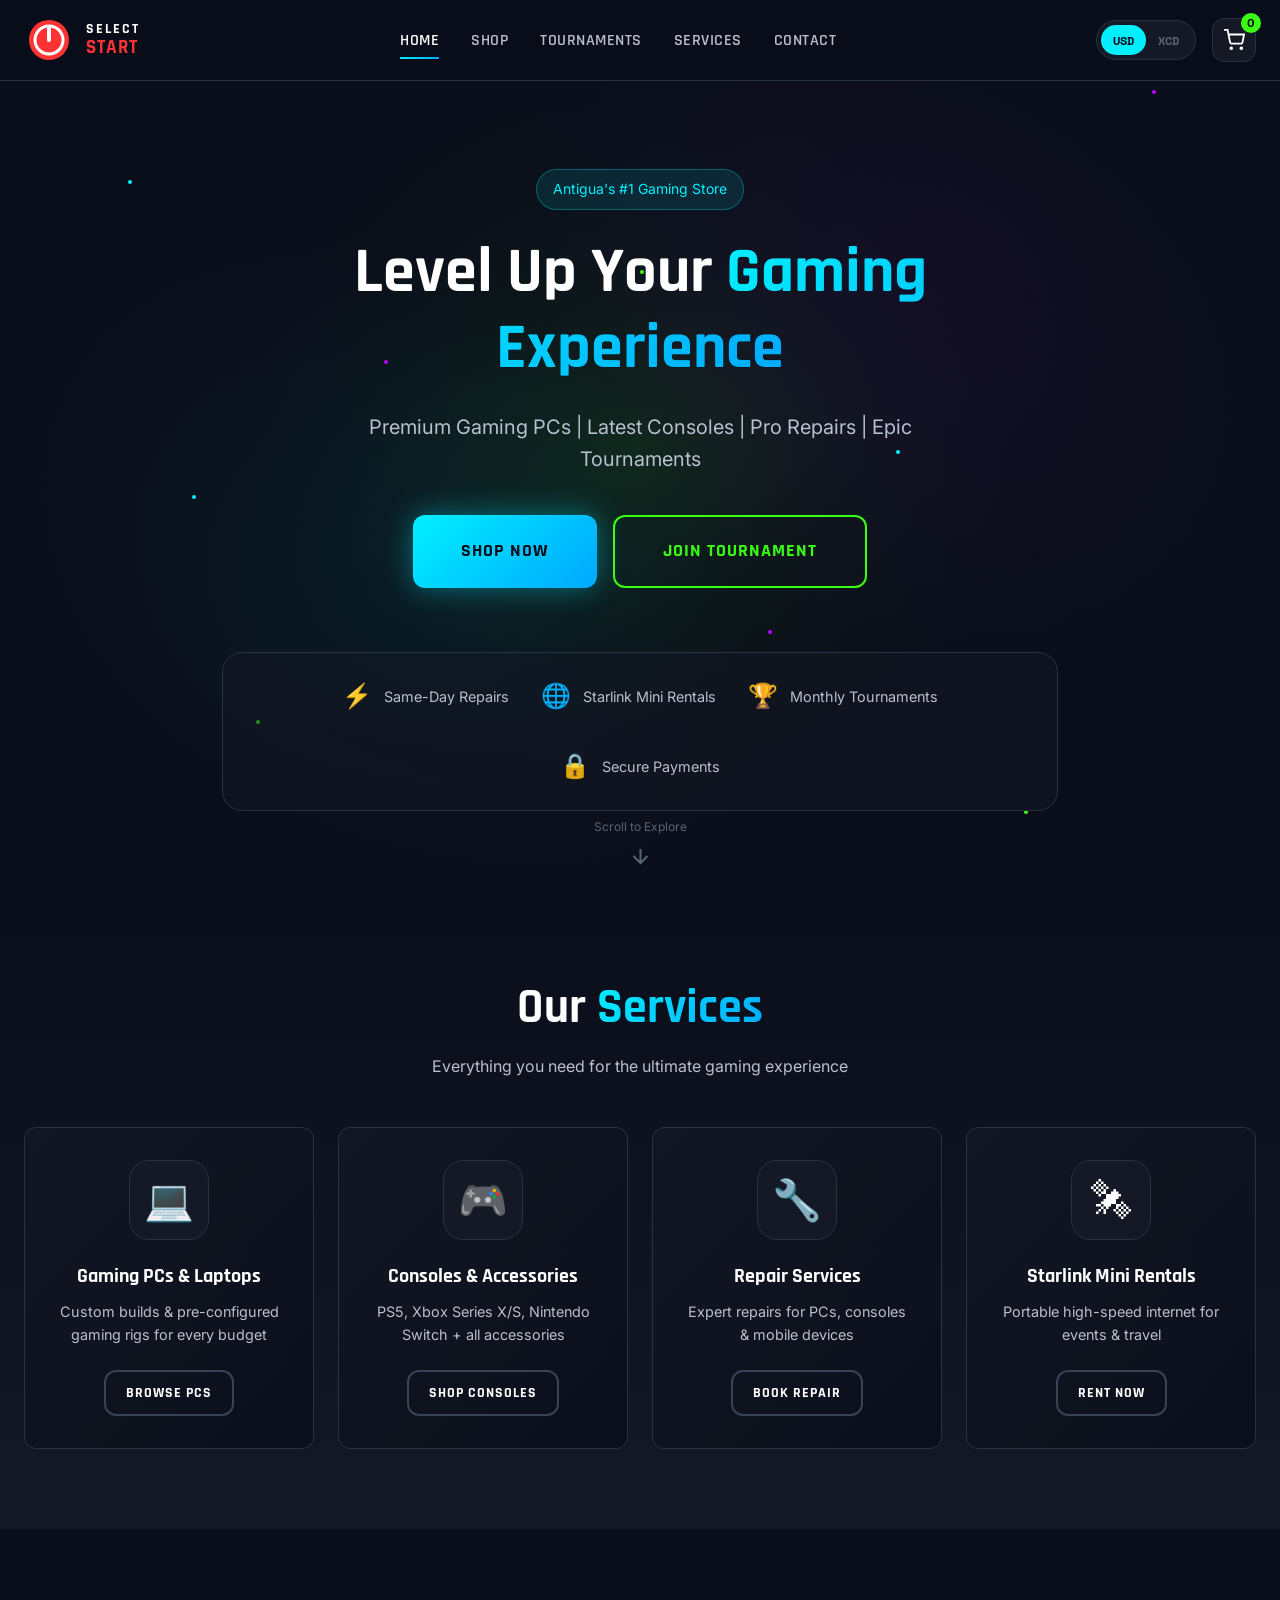
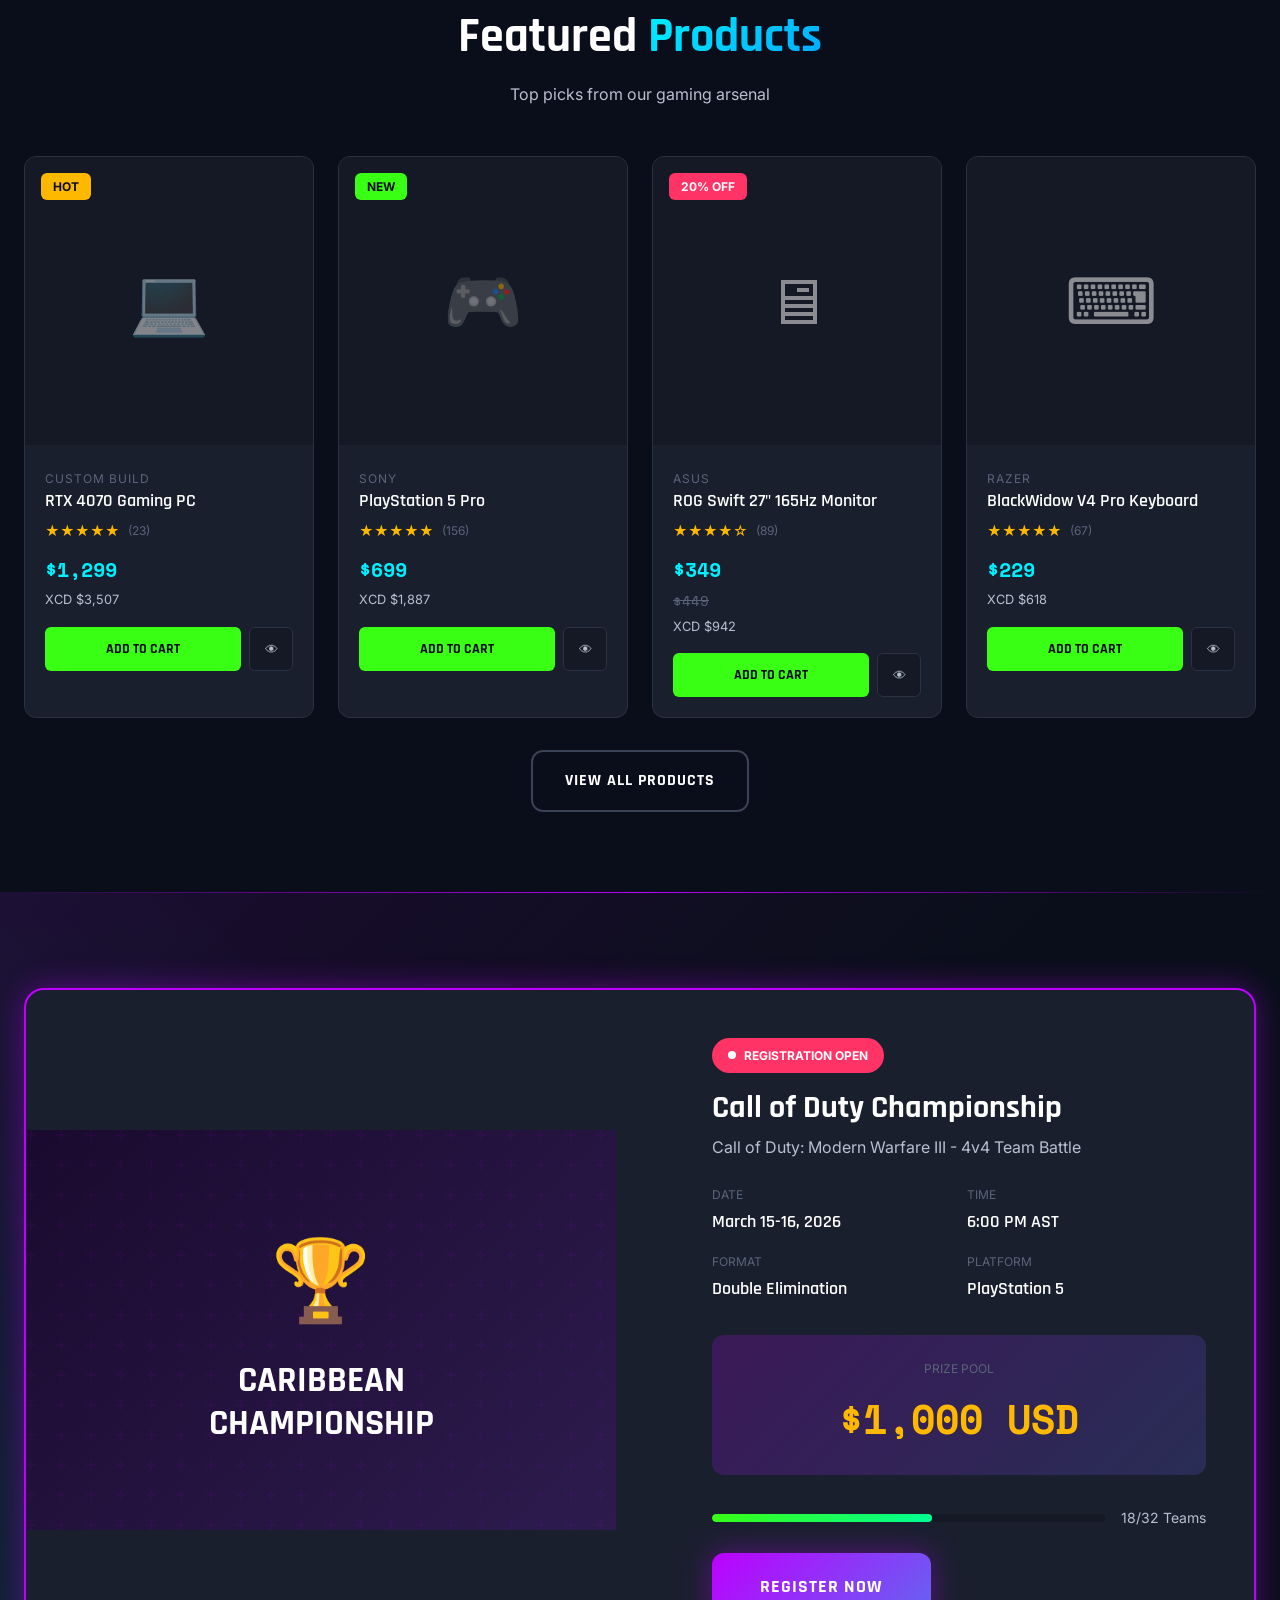
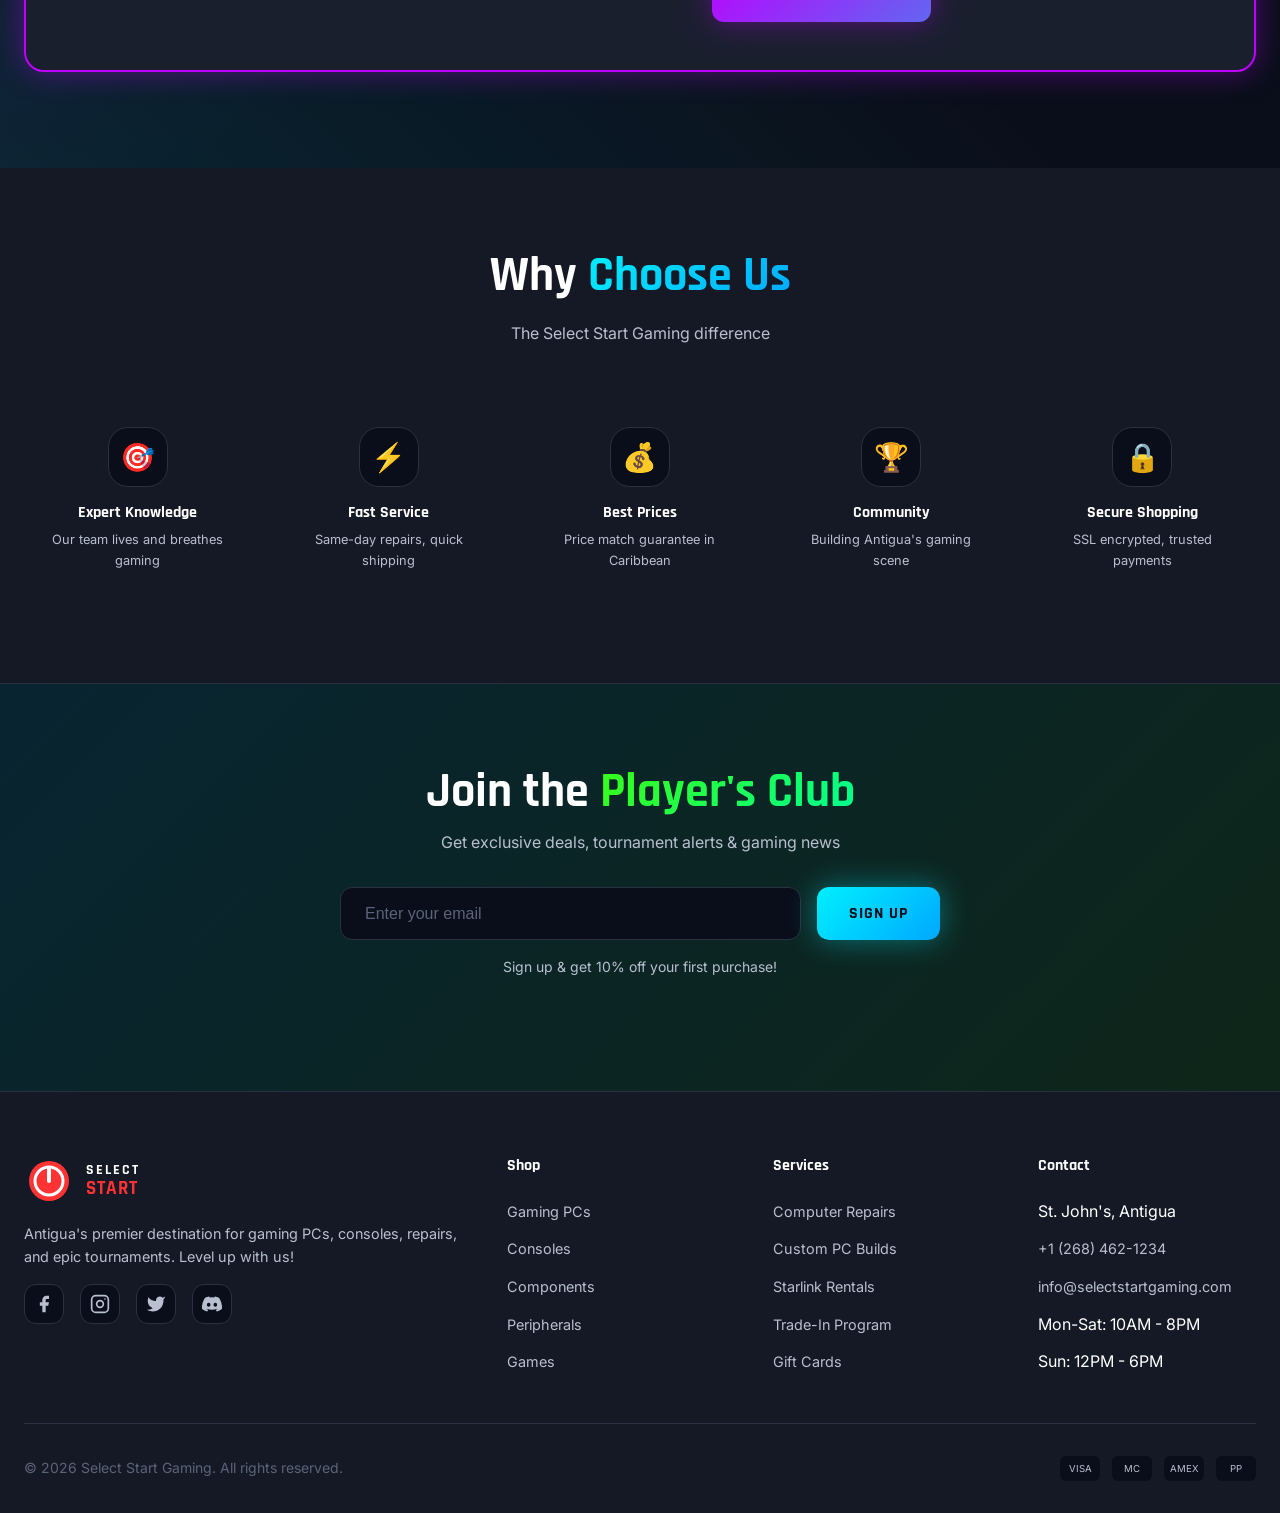
==== commit f30a15e0: "feat: Complete Select Start Gaming website rebuild - Complete website rebrand for Select Start Gamin" ====
--- a/index.html
+++ b/index.html
@@ -3,475 +3,486 @@
 <head>
     <meta charset="UTF-8">
     <meta name="viewport" content="width=device-width, initial-scale=1.0">
-    <title>ResiliumX - We Build Apps That Go Live Fast</title>
+    <meta name="description" content="Select Start Gaming - Antigua's Premier Gaming & Electronics Hub. Gaming PCs, Consoles, Repairs, Tournaments, and Starlink Rentals.">
+    <meta name="keywords" content="gaming store Antigua, gaming PC Antigua, PlayStation 5 Antigua, Xbox Antigua, computer repair Antigua, gaming tournaments Caribbean">
+    <title>Select Start Gaming | Antigua's Ultimate Gaming & Tech Destination</title>
     <link rel="stylesheet" href="styles.css">
-    <link href="https://fonts.googleapis.com/css2?family=Inter:wght@400;500;600;700;800;900&display=swap" rel="stylesheet">
+    <link rel="icon" type="image/svg+xml" href="data:image/svg+xml,%3Csvg xmlns='http://www.w3.org/2000/svg' viewBox='0 0 100 100'%3E%3Ccircle cx='50' cy='50' r='45' fill='%23FF3333' stroke='%23FF3333' stroke-width='5'/%3E%3Cpath d='M50 25 L50 50' stroke='white' stroke-width='8' stroke-linecap='round'/%3E%3Ccircle cx='50' cy='50' r='30' fill='none' stroke='white' stroke-width='6'/%3E%3C/svg%3E">
+
+    <!-- Open Graph -->
+    <meta property="og:title" content="Select Start Gaming | Antigua's Ultimate Gaming & Tech Destination">
+    <meta property="og:description" content="Premium Gaming PCs, Latest Consoles, Pro Repairs, and Epic Tournaments in Antigua">
+    <meta property="og:type" content="website">
 </head>
 <body>
+    <!-- Floating Particles Background -->
+    <div class="particles">
+        <div class="particle"></div>
+        <div class="particle"></div>
+        <div class="particle"></div>
+        <div class="particle"></div>
+        <div class="particle"></div>
+        <div class="particle"></div>
+        <div class="particle"></div>
+        <div class="particle"></div>
+        <div class="particle"></div>
+        <div class="particle"></div>
+    </div>
+
+    <!-- Header -->
+    <header class="header" id="header">
+        <nav class="nav">
+            <a href="index.html" class="logo">
+                <div class="logo-icon">
+                    <svg viewBox="0 0 50 50" fill="none" xmlns="http://www.w3.org/2000/svg">
+                        <circle cx="25" cy="25" r="20" fill="#FF3333"/>
+                        <path d="M25 12 L25 25" stroke="white" stroke-width="4" stroke-linecap="round"/>
+                        <circle cx="25" cy="25" r="14" fill="none" stroke="white" stroke-width="3"/>
+                    </svg>
+                </div>
+                <div class="logo-text">
+                    <span class="select">SELECT</span>
+                    <span class="start">START</span>
+                </div>
+            </a>
+
+            <ul class="nav-links" id="navLinks">
+                <li><a href="index.html" class="nav-link active">Home</a></li>
+                <li><a href="shop.html" class="nav-link">Shop</a></li>
+                <li><a href="tournaments.html" class="nav-link">Tournaments</a></li>
+                <li><a href="#services" class="nav-link">Services</a></li>
+                <li><a href="#contact" class="nav-link">Contact</a></li>
+            </ul>
+
+            <div class="nav-actions">
+                <div class="currency-toggle">
+                    <button class="currency-btn active" data-currency="usd">USD</button>
+                    <button class="currency-btn" data-currency="xcd">XCD</button>
+                </div>
+                <button class="cart-btn" id="cartBtn">
+                    <svg viewBox="0 0 24 24" fill="none" stroke="currentColor" stroke-width="2">
+                        <path d="M9 22C9.55228 22 10 21.5523 10 21C10 20.4477 9.55228 20 9 20C8.44772 20 8 20.4477 8 21C8 21.5523 8.44772 22 9 22Z"/>
+                        <path d="M20 22C20.5523 22 21 21.5523 21 21C21 20.4477 20.5523 20 20 20C19.4477 20 19 20.4477 19 21C19 21.5523 19.4477 22 20 22Z"/>
+                        <path d="M1 1H5L7.68 14.39C7.77 14.83 8.02 15.22 8.38 15.5C8.74 15.78 9.19 15.93 9.64 15.92H19.36C19.81 15.93 20.26 15.78 20.62 15.5C20.98 15.22 21.23 14.83 21.32 14.39L23 6H6"/>
+                    </svg>
+                    <span class="cart-count">0</span>
+                </button>
+                <button class="menu-toggle" id="menuToggle">
+                    <span></span>
+                    <span></span>
+                    <span></span>
+                </button>
+            </div>
+        </nav>
+    </header>
+
+    <!-- Hero Section -->
     <section class="hero">
-        <!-- Background Grid -->
-        <div class="grid-background"></div>
-
-        <!-- Hero Content -->
+        <div class="hero-background">
+            <div class="hero-gradient"></div>
+        </div>
+
         <div class="hero-content">
-            <h1 class="hero-title">
-                <span class="title-gray">STOP PLANNING.</span>
-                <span class="title-dark">START LAUNCHING. WE BUILD APPS THAT GO LIVE FAST</span>
-            </h1>
-            <p class="hero-subtitle">
-                We craft AI-powered Flutter apps that help startups and SMEs move faster and grow smarter.
-            </p>
-            <div class="hero-buttons">
-                <button class="btn btn-outline">VIEW PORTFOLIO</button>
-                <button class="btn btn-primary">GET A QUOTE</button>
-            </div>
-        </div>
-
-        <!-- Animated Carousel Pipeline -->
-        <div class="pipeline-container">
-            <!-- Ideas Input Side (Left) -->
-            <div class="ideas-input">
-                <!-- Floating idea bubbles with detailed avatars -->
-                <div class="idea-bubble idea-1">
-                    <div class="user-avatar">
-                        <div class="avatar-img" style="background: linear-gradient(135deg, #667eea, #764ba2);">
-                            <svg viewBox="0 0 36 36" fill="none">
-                                <circle cx="18" cy="12" r="7" fill="white" opacity="0.9"/>
-                                <path d="M18 22c-8 0-12 4-12 8v2h24v-2c0-4-4-8-12-8z" fill="white" opacity="0.9"/>
+            <div class="hero-badge">
+                <span>Antigua's #1 Gaming Store</span>
+            </div>
+            <h1>Level Up Your <span class="text-gradient">Gaming Experience</span></h1>
+            <p class="hero-subtitle">Premium Gaming PCs | Latest Consoles | Pro Repairs | Epic Tournaments</p>
+            <div class="hero-ctas">
+                <a href="shop.html" class="btn btn-primary btn-lg btn-pulse">Shop Now</a>
+                <a href="tournaments.html" class="btn btn-secondary btn-lg">Join Tournament</a>
+            </div>
+
+            <div class="trust-bar">
+                <div class="trust-item">
+                    <span class="trust-icon">&#9889;</span>
+                    <span>Same-Day Repairs</span>
+                </div>
+                <div class="trust-item">
+                    <span class="trust-icon">&#127760;</span>
+                    <span>Starlink Mini Rentals</span>
+                </div>
+                <div class="trust-item">
+                    <span class="trust-icon">&#127942;</span>
+                    <span>Monthly Tournaments</span>
+                </div>
+                <div class="trust-item">
+                    <span class="trust-icon">&#128274;</span>
+                    <span>Secure Payments</span>
+                </div>
+            </div>
+        </div>
+
+        <div class="scroll-indicator">
+            <span>Scroll to Explore</span>
+            <svg width="24" height="24" viewBox="0 0 24 24" fill="none" stroke="currentColor" stroke-width="2">
+                <path d="M12 5v14M19 12l-7 7-7-7"/>
+            </svg>
+        </div>
+    </section>
+
+    <!-- Services Section -->
+    <section class="section services-section" id="services">
+        <div class="container">
+            <div class="section-header">
+                <h2>Our <span class="text-gradient">Services</span></h2>
+                <p>Everything you need for the ultimate gaming experience</p>
+            </div>
+
+            <div class="services-grid stagger-children">
+                <div class="card service-card">
+                    <div class="service-icon">
+                        <span class="icon-emoji">&#128187;</span>
+                    </div>
+                    <h3>Gaming PCs & Laptops</h3>
+                    <p>Custom builds & pre-configured gaming rigs for every budget</p>
+                    <a href="shop.html?category=pcs" class="btn btn-sm btn-outline">Browse PCs</a>
+                </div>
+
+                <div class="card service-card">
+                    <div class="service-icon">
+                        <span class="icon-emoji">&#127918;</span>
+                    </div>
+                    <h3>Consoles & Accessories</h3>
+                    <p>PS5, Xbox Series X/S, Nintendo Switch + all accessories</p>
+                    <a href="shop.html?category=consoles" class="btn btn-sm btn-outline">Shop Consoles</a>
+                </div>
+
+                <div class="card service-card">
+                    <div class="service-icon">
+                        <span class="icon-emoji">&#128295;</span>
+                    </div>
+                    <h3>Repair Services</h3>
+                    <p>Expert repairs for PCs, consoles & mobile devices</p>
+                    <a href="#contact" class="btn btn-sm btn-outline">Book Repair</a>
+                </div>
+
+                <div class="card service-card">
+                    <div class="service-icon">
+                        <span class="icon-emoji">&#128752;</span>
+                    </div>
+                    <h3>Starlink Mini Rentals</h3>
+                    <p>Portable high-speed internet for events & travel</p>
+                    <a href="#contact" class="btn btn-sm btn-outline">Rent Now</a>
+                </div>
+            </div>
+        </div>
+    </section>
+
+    <!-- Featured Products Section -->
+    <section class="section featured-section">
+        <div class="container">
+            <div class="section-header">
+                <h2>Featured <span class="text-gradient">Products</span></h2>
+                <p>Top picks from our gaming arsenal</p>
+            </div>
+
+            <div class="products-carousel stagger-children">
+                <!-- Product 1: Gaming PC -->
+                <div class="card product-card">
+                    <div class="product-image">
+                        <span class="product-badge badge-hot">Hot</span>
+                        <button class="wishlist-btn">&#9829;</button>
+                        <span class="placeholder-icon">&#128187;</span>
+                    </div>
+                    <div class="product-info">
+                        <span class="product-brand">Custom Build</span>
+                        <h4 class="product-title">RTX 4070 Gaming PC</h4>
+                        <div class="product-rating">
+                            <span class="stars">&#9733;&#9733;&#9733;&#9733;&#9733;</span>
+                            <span class="rating-count">(23)</span>
+                        </div>
+                        <div class="product-pricing">
+                            <span class="price-current" data-usd="1299" data-xcd="3507">$1,299</span>
+                            <span class="price-dual">XCD $3,507</span>
+                        </div>
+                        <div class="product-actions">
+                            <button class="add-to-cart-btn">Add to Cart</button>
+                            <button class="quick-view-btn">&#128065;</button>
+                        </div>
+                    </div>
+                </div>
+
+                <!-- Product 2: PS5 -->
+                <div class="card product-card">
+                    <div class="product-image">
+                        <span class="product-badge badge-new">New</span>
+                        <button class="wishlist-btn">&#9829;</button>
+                        <span class="placeholder-icon">&#127918;</span>
+                    </div>
+                    <div class="product-info">
+                        <span class="product-brand">Sony</span>
+                        <h4 class="product-title">PlayStation 5 Pro</h4>
+                        <div class="product-rating">
+                            <span class="stars">&#9733;&#9733;&#9733;&#9733;&#9733;</span>
+                            <span class="rating-count">(156)</span>
+                        </div>
+                        <div class="product-pricing">
+                            <span class="price-current" data-usd="699" data-xcd="1887">$699</span>
+                            <span class="price-dual">XCD $1,887</span>
+                        </div>
+                        <div class="product-actions">
+                            <button class="add-to-cart-btn">Add to Cart</button>
+                            <button class="quick-view-btn">&#128065;</button>
+                        </div>
+                    </div>
+                </div>
+
+                <!-- Product 3: Gaming Monitor -->
+                <div class="card product-card">
+                    <div class="product-image">
+                        <span class="product-badge badge-sale">20% Off</span>
+                        <button class="wishlist-btn">&#9829;</button>
+                        <span class="placeholder-icon">&#128421;</span>
+                    </div>
+                    <div class="product-info">
+                        <span class="product-brand">ASUS</span>
+                        <h4 class="product-title">ROG Swift 27" 165Hz Monitor</h4>
+                        <div class="product-rating">
+                            <span class="stars">&#9733;&#9733;&#9733;&#9733;&#9734;</span>
+                            <span class="rating-count">(89)</span>
+                        </div>
+                        <div class="product-pricing">
+                            <span class="price-current" data-usd="349" data-xcd="942">$349</span>
+                            <span class="price-original">$449</span>
+                            <span class="price-dual">XCD $942</span>
+                        </div>
+                        <div class="product-actions">
+                            <button class="add-to-cart-btn">Add to Cart</button>
+                            <button class="quick-view-btn">&#128065;</button>
+                        </div>
+                    </div>
+                </div>
+
+                <!-- Product 4: Gaming Keyboard -->
+                <div class="card product-card">
+                    <div class="product-image">
+                        <button class="wishlist-btn">&#9829;</button>
+                        <span class="placeholder-icon">&#9000;</span>
+                    </div>
+                    <div class="product-info">
+                        <span class="product-brand">Razer</span>
+                        <h4 class="product-title">BlackWidow V4 Pro Keyboard</h4>
+                        <div class="product-rating">
+                            <span class="stars">&#9733;&#9733;&#9733;&#9733;&#9733;</span>
+                            <span class="rating-count">(67)</span>
+                        </div>
+                        <div class="product-pricing">
+                            <span class="price-current" data-usd="229" data-xcd="618">$229</span>
+                            <span class="price-dual">XCD $618</span>
+                        </div>
+                        <div class="product-actions">
+                            <button class="add-to-cart-btn">Add to Cart</button>
+                            <button class="quick-view-btn">&#128065;</button>
+                        </div>
+                    </div>
+                </div>
+            </div>
+
+            <div class="text-center mt-4">
+                <a href="shop.html" class="btn btn-outline">View All Products</a>
+            </div>
+        </div>
+    </section>
+
+    <!-- Tournament Teaser Section -->
+    <section class="tournament-teaser">
+        <div class="container">
+            <div class="tournament-card">
+                <div class="tournament-image">
+                    <div class="tournament-badge-large">
+                        <div class="trophy">&#127942;</div>
+                        <h3>CARIBBEAN<br>CHAMPIONSHIP</h3>
+                    </div>
+                </div>
+                <div class="tournament-info">
+                    <div class="tournament-live-badge">
+                        <span class="pulse-dot"></span>
+                        Registration Open
+                    </div>
+                    <h3>Call of Duty Championship</h3>
+                    <p class="tournament-game">Call of Duty: Modern Warfare III - 4v4 Team Battle</p>
+
+                    <div class="tournament-details">
+                        <div class="tournament-detail">
+                            <label>Date</label>
+                            <span>March 15-16, 2026</span>
+                        </div>
+                        <div class="tournament-detail">
+                            <label>Time</label>
+                            <span>6:00 PM AST</span>
+                        </div>
+                        <div class="tournament-detail">
+                            <label>Format</label>
+                            <span>Double Elimination</span>
+                        </div>
+                        <div class="tournament-detail">
+                            <label>Platform</label>
+                            <span>PlayStation 5</span>
+                        </div>
+                    </div>
+
+                    <div class="tournament-prize">
+                        <label>Prize Pool</label>
+                        <span class="amount">$1,000 USD</span>
+                    </div>
+
+                    <div class="tournament-spots">
+                        <div class="spots-bar">
+                            <div class="spots-fill" style="width: 56%;"></div>
+                        </div>
+                        <span class="spots-text">18/32 Teams</span>
+                    </div>
+
+                    <a href="tournaments.html" class="btn btn-tertiary btn-lg btn-pulse">Register Now</a>
+                </div>
+            </div>
+        </div>
+    </section>
+
+    <!-- Why Choose Us Section -->
+    <section class="section why-section">
+        <div class="container">
+            <div class="section-header">
+                <h2>Why <span class="text-gradient">Choose Us</span></h2>
+                <p>The Select Start Gaming difference</p>
+            </div>
+
+            <div class="why-grid stagger-children">
+                <div class="why-card">
+                    <div class="why-icon">&#127919;</div>
+                    <h4>Expert Knowledge</h4>
+                    <p>Our team lives and breathes gaming</p>
+                </div>
+                <div class="why-card">
+                    <div class="why-icon">&#9889;</div>
+                    <h4>Fast Service</h4>
+                    <p>Same-day repairs, quick shipping</p>
+                </div>
+                <div class="why-card">
+                    <div class="why-icon">&#128176;</div>
+                    <h4>Best Prices</h4>
+                    <p>Price match guarantee in Caribbean</p>
+                </div>
+                <div class="why-card">
+                    <div class="why-icon">&#127942;</div>
+                    <h4>Community</h4>
+                    <p>Building Antigua's gaming scene</p>
+                </div>
+                <div class="why-card">
+                    <div class="why-icon">&#128274;</div>
+                    <h4>Secure Shopping</h4>
+                    <p>SSL encrypted, trusted payments</p>
+                </div>
+            </div>
+        </div>
+    </section>
+
+    <!-- Newsletter Section -->
+    <section class="newsletter-section">
+        <div class="container">
+            <div class="newsletter-content">
+                <h2>Join the <span class="text-gradient-secondary">Player's Club</span></h2>
+                <p>Get exclusive deals, tournament alerts & gaming news</p>
+                <form class="newsletter-form" id="newsletterForm">
+                    <input type="email" class="newsletter-input" placeholder="Enter your email" required>
+                    <button type="submit" class="btn btn-primary">Sign Up</button>
+                </form>
+                <p class="newsletter-incentive">Sign up & get 10% off your first purchase!</p>
+            </div>
+        </div>
+    </section>
+
+    <!-- Footer -->
+    <footer class="footer" id="contact">
+        <div class="container">
+            <div class="footer-grid">
+                <div class="footer-brand">
+                    <a href="index.html" class="logo">
+                        <div class="logo-icon">
+                            <svg viewBox="0 0 50 50" fill="none" xmlns="http://www.w3.org/2000/svg">
+                                <circle cx="25" cy="25" r="20" fill="#FF3333"/>
+                                <path d="M25 12 L25 25" stroke="white" stroke-width="4" stroke-linecap="round"/>
+                                <circle cx="25" cy="25" r="14" fill="none" stroke="white" stroke-width="3"/>
                             </svg>
                         </div>
-                        <div class="avatar-status online"></div>
-                    </div>
-                    <div class="thought-cloud">
-                        <div class="cloud-icon">
-                            <svg viewBox="0 0 24 24" fill="none" stroke="currentColor" stroke-width="2">
-                                <path d="M12 2L2 7l10 5 10-5-10-5z"/>
-                                <path d="M2 17l10 5 10-5"/>
-                                <path d="M2 12l10 5 10-5"/>
+                        <div class="logo-text">
+                            <span class="select">SELECT</span>
+                            <span class="start">START</span>
+                        </div>
+                    </a>
+                    <p>Antigua's premier destination for gaming PCs, consoles, repairs, and epic tournaments. Level up with us!</p>
+                    <div class="footer-social">
+                        <a href="#" class="social-link" aria-label="Facebook">
+                            <svg viewBox="0 0 24 24" width="20" height="20" fill="currentColor">
+                                <path d="M18 2h-3a5 5 0 0 0-5 5v3H7v4h3v8h4v-8h3l1-4h-4V7a1 1 0 0 1 1-1h3z"/>
                             </svg>
-                        </div>
-                        <span>AI App</span>
-                    </div>
-                    <div class="connector-dots">
-                        <span></span><span></span><span></span>
-                    </div>
-                </div>
-
-                <div class="idea-bubble idea-2">
-                    <div class="user-avatar small">
-                        <div class="avatar-img" style="background: linear-gradient(135deg, #f093fb, #f5576c);">
-                            <svg viewBox="0 0 36 36" fill="none">
-                                <circle cx="18" cy="12" r="7" fill="white" opacity="0.9"/>
-                                <path d="M18 22c-8 0-12 4-12 8v2h24v-2c0-4-4-8-12-8z" fill="white" opacity="0.9"/>
+                        </a>
+                        <a href="#" class="social-link" aria-label="Instagram">
+                            <svg viewBox="0 0 24 24" width="20" height="20" fill="currentColor">
+                                <rect x="2" y="2" width="20" height="20" rx="5" ry="5" fill="none" stroke="currentColor" stroke-width="2"/>
+                                <circle cx="12" cy="12" r="4" fill="none" stroke="currentColor" stroke-width="2"/>
+                                <circle cx="18" cy="6" r="1"/>
                             </svg>
-                        </div>
-                        <div class="avatar-status away"></div>
-                    </div>
-                    <div class="thought-cloud small">
-                        <div class="cloud-icon">
-                            <svg viewBox="0 0 24 24" fill="none" stroke="currentColor" stroke-width="2">
-                                <rect x="3" y="3" width="18" height="18" rx="2"/>
-                                <path d="M9 9h6v6H9z"/>
+                        </a>
+                        <a href="#" class="social-link" aria-label="Twitter">
+                            <svg viewBox="0 0 24 24" width="20" height="20" fill="currentColor">
+                                <path d="M23 3a10.9 10.9 0 0 1-3.14 1.53 4.48 4.48 0 0 0-7.86 3v1A10.66 10.66 0 0 1 3 4s-4 9 5 13a11.64 11.64 0 0 1-7 2c9 5 20 0 20-11.5a4.5 4.5 0 0 0-.08-.83A7.72 7.72 0 0 0 23 3z"/>
                             </svg>
-                        </div>
-                        <span>SaaS</span>
-                    </div>
-                    <div class="connector-dots">
-                        <span></span><span></span><span></span>
-                    </div>
-                </div>
-
-                <div class="idea-bubble idea-3">
-                    <div class="user-avatar tiny">
-                        <div class="avatar-img" style="background: linear-gradient(135deg, #4facfe, #00f2fe);">
-                            <svg viewBox="0 0 36 36" fill="none">
-                                <circle cx="18" cy="12" r="7" fill="white" opacity="0.9"/>
-                                <path d="M18 22c-8 0-12 4-12 8v2h24v-2c0-4-4-8-12-8z" fill="white" opacity="0.9"/>
+                        </a>
+                        <a href="#" class="social-link" aria-label="Discord">
+                            <svg viewBox="0 0 24 24" width="20" height="20" fill="currentColor">
+                                <path d="M20.317 4.37a19.791 19.791 0 0 0-4.885-1.515.074.074 0 0 0-.079.037c-.21.375-.444.864-.608 1.25a18.27 18.27 0 0 0-5.487 0 12.64 12.64 0 0 0-.617-1.25.077.077 0 0 0-.079-.037A19.736 19.736 0 0 0 3.677 4.37a.07.07 0 0 0-.032.027C.533 9.046-.32 13.58.099 18.057a.082.082 0 0 0 .031.057 19.9 19.9 0 0 0 5.993 3.03.078.078 0 0 0 .084-.028 14.09 14.09 0 0 0 1.226-1.994.076.076 0 0 0-.041-.106 13.107 13.107 0 0 1-1.872-.892.077.077 0 0 1-.008-.128 10.2 10.2 0 0 0 .372-.292.074.074 0 0 1 .077-.01c3.928 1.793 8.18 1.793 12.062 0a.074.074 0 0 1 .078.01c.12.098.246.198.373.292a.077.077 0 0 1-.006.127 12.299 12.299 0 0 1-1.873.892.077.077 0 0 0-.041.107c.36.698.772 1.362 1.225 1.993a.076.076 0 0 0 .084.028 19.839 19.839 0 0 0 6.002-3.03.077.077 0 0 0 .032-.054c.5-5.177-.838-9.674-3.549-13.66a.061.061 0 0 0-.031-.03zM8.02 15.33c-1.183 0-2.157-1.085-2.157-2.419 0-1.333.956-2.419 2.157-2.419 1.21 0 2.176 1.096 2.157 2.42 0 1.333-.956 2.418-2.157 2.418zm7.975 0c-1.183 0-2.157-1.085-2.157-2.419 0-1.333.955-2.419 2.157-2.419 1.21 0 2.176 1.096 2.157 2.42 0 1.333-.946 2.418-2.157 2.418z"/>
                             </svg>
-                        </div>
-                        <div class="avatar-status online"></div>
-                    </div>
-                    <div class="thought-cloud tiny">
-                        <div class="cloud-icon">
-                            <svg viewBox="0 0 24 24" fill="none" stroke="currentColor" stroke-width="2">
-                                <path d="M13 2L3 14h9l-1 8 10-12h-9l1-8z"/>
-                            </svg>
-                        </div>
-                        <span>MVP</span>
-                    </div>
-                    <div class="connector-dots">
-                        <span></span><span></span><span></span>
-                    </div>
-                </div>
-            </div>
-
-            <!-- Conveyor Belt with Tech Icons -->
-            <div class="conveyor-belt">
-                <svg class="conveyor-path" viewBox="0 0 600 200" preserveAspectRatio="none">
-                    <defs>
-                        <linearGradient id="beltGradient" x1="0%" y1="0%" x2="100%" y2="0%">
-                            <stop offset="0%" style="stop-color:#c5d0e6;stop-opacity:0.3" />
-                            <stop offset="50%" style="stop-color:#6366f1;stop-opacity:0.5" />
-                            <stop offset="100%" style="stop-color:#c5d0e6;stop-opacity:0.3" />
-                        </linearGradient>
-                    </defs>
-                    <path class="belt-line" d="M0,150 Q150,150 200,100 T400,100 T600,50" fill="none" stroke="url(#beltGradient)" stroke-width="3" stroke-dasharray="12,8"/>
-                    <path class="belt-line-glow" d="M0,150 Q150,150 200,100 T400,100 T600,50" fill="none" stroke="#6366f1" stroke-width="1" stroke-dasharray="12,8" opacity="0.3"/>
-                </svg>
-
-                <!-- Animated tech icons on the belt -->
-                <div class="tech-icons">
-                    <div class="tech-icon icon-1">
-                        <img src="https://cdn.jsdelivr.net/gh/devicons/devicon/icons/amazonwebservices/amazonwebservices-plain-wordmark.svg" alt="AWS">
-                        <div class="icon-glow"></div>
-                    </div>
-                    <div class="tech-icon icon-2">
-                        <img src="https://cdn.jsdelivr.net/gh/devicons/devicon/icons/firebase/firebase-plain.svg" alt="Firebase">
-                        <div class="icon-glow"></div>
-                    </div>
-                    <div class="tech-icon icon-3">
-                        <img src="https://cdn.jsdelivr.net/gh/devicons/devicon/icons/flutter/flutter-original.svg" alt="Flutter">
-                        <div class="icon-glow"></div>
-                    </div>
-                    <div class="tech-icon icon-4">
-                        <img src="https://cdn.jsdelivr.net/gh/devicons/devicon/icons/react/react-original.svg" alt="React">
-                        <div class="icon-glow"></div>
-                    </div>
-                    <div class="tech-icon icon-5">
-                        <img src="https://cdn.jsdelivr.net/gh/devicons/devicon/icons/nodejs/nodejs-original.svg" alt="Node.js">
-                        <div class="icon-glow"></div>
-                    </div>
-                    <div class="tech-icon icon-6">
-                        <img src="https://cdn.jsdelivr.net/gh/devicons/devicon/icons/typescript/typescript-original.svg" alt="TypeScript">
-                        <div class="icon-glow"></div>
-                    </div>
-                </div>
-            </div>
-
-            <!-- Central Processing Box - Enhanced -->
-            <div class="processing-box">
-                <div class="box-3d">
-                    <div class="box-face box-front">
-                        <div class="box-logo">
-                            <svg viewBox="0 0 40 40" fill="none">
-                                <rect x="8" y="8" width="24" height="24" rx="4" stroke="white" stroke-width="2" opacity="0.5"/>
-                                <rect x="14" y="14" width="12" height="12" rx="2" fill="white" opacity="0.8"/>
-                            </svg>
-                        </div>
-                    </div>
-                    <div class="box-face box-top">
-                        <div class="box-pattern">
-                            <span></span><span></span><span></span><span></span>
-                        </div>
-                    </div>
-                    <div class="box-face box-right"></div>
-                </div>
-                <div class="mascot">
-                    <svg viewBox="0 0 120 120" class="bird-mascot">
-                        <!-- Body -->
-                        <ellipse cx="60" cy="70" rx="35" ry="30" fill="#4ECDC4"/>
-                        <ellipse cx="60" cy="65" rx="30" ry="27" fill="#45B7AA"/>
-                        <!-- Belly highlight -->
-                        <ellipse cx="60" cy="72" rx="20" ry="18" fill="#5FE3D9" opacity="0.5"/>
-                        <!-- Eyes -->
-                        <ellipse cx="47" cy="55" rx="8" ry="9" fill="white"/>
-                        <ellipse cx="73" cy="55" rx="8" ry="9" fill="white"/>
-                        <circle cx="49" cy="56" r="5" fill="#2D3748"/>
-                        <circle cx="75" cy="56" r="5" fill="#2D3748"/>
-                        <circle cx="50" cy="54" r="2" fill="white"/>
-                        <circle cx="76" cy="54" r="2" fill="white"/>
-                        <!-- Beak -->
-                        <path d="M55,65 Q60,72 65,65 Q60,68 55,65" fill="#FF8C42"/>
-                        <!-- Blush -->
-                        <ellipse cx="38" cy="65" rx="6" ry="4" fill="#FFB6C1" opacity="0.6"/>
-                        <ellipse cx="82" cy="65" rx="6" ry="4" fill="#FFB6C1" opacity="0.6"/>
-                        <!-- Wings -->
-                        <ellipse cx="28" cy="75" rx="12" ry="8" fill="#4ECDC4"/>
-                        <ellipse cx="92" cy="75" rx="12" ry="8" fill="#4ECDC4"/>
-                        <!-- Feet -->
-                        <path d="M50,95 L45,105 M50,95 L50,105 M50,95 L55,105" stroke="#FF8C42" stroke-width="3" stroke-linecap="round"/>
-                        <path d="M70,95 L65,105 M70,95 L70,105 M70,95 L75,105" stroke="#FF8C42" stroke-width="3" stroke-linecap="round"/>
-                        <!-- Hair/Tuft -->
-                        <path d="M55,35 Q60,25 65,35" stroke="#45B7AA" stroke-width="4" fill="none" stroke-linecap="round"/>
-                        <path d="M50,38 Q55,30 60,38" stroke="#4ECDC4" stroke-width="3" fill="none" stroke-linecap="round"/>
-                    </svg>
-                </div>
-                <div class="processing-glow"></div>
-                <div class="processing-rings">
-                    <div class="ring ring-1"></div>
-                    <div class="ring ring-2"></div>
-                    <div class="ring ring-3"></div>
-                </div>
-            </div>
-
-            <!-- Apps Output Side (Right) - Detailed Phone Screens -->
-            <div class="apps-output">
-                <div class="phone-stack">
-                    <!-- Phone 1: Finance/Banking App -->
-                    <div class="phone phone-1">
-                        <div class="phone-notch"></div>
-                        <div class="phone-screen">
-                            <div class="screen-status-bar">
-                                <span class="time">9:41</span>
-                                <div class="status-icons">
-                                    <svg viewBox="0 0 24 24" width="14" height="14" fill="currentColor"><path d="M12 21c4.97 0 9-4.03 9-9s-4.03-9-9-9-9 4.03-9 9 4.03 9 9 9z" opacity="0.3"/><path d="M12 3c-4.97 0-9 4.03-9 9h2c0-3.87 3.13-7 7-7V3z"/></svg>
-                                    <svg viewBox="0 0 24 24" width="14" height="14" fill="currentColor"><path d="M1 9l2 2c4.97-4.97 13.03-4.97 18 0l2-2C16.93 2.93 7.08 2.93 1 9zm8 8l3 3 3-3c-1.65-1.66-4.34-1.66-6 0zm-4-4l2 2c2.76-2.76 7.24-2.76 10 0l2-2C15.14 9.14 8.87 9.14 5 13z"/></svg>
-                                    <svg viewBox="0 0 24 24" width="18" height="14" fill="currentColor"><rect x="2" y="7" width="18" height="10" rx="2" opacity="0.3"/><rect x="20" y="10" width="2" height="4" rx="1"/></svg>
-                                </div>
-                            </div>
-                            <div class="app-finance">
-                                <div class="finance-header">
-                                    <div class="finance-greeting">
-                                        <span class="greeting-text">Good morning</span>
-                                        <span class="user-name">Sarah</span>
-                                    </div>
-                                    <div class="finance-avatar">
-                                        <div class="avatar-circle"></div>
-                                    </div>
-                                </div>
-                                <div class="finance-card">
-                                    <div class="card-balance">
-                                        <span class="balance-label">Total Balance</span>
-                                        <span class="balance-amount">$12,458.20</span>
-                                    </div>
-                                    <div class="card-chart">
-                                        <svg viewBox="0 0 100 40" class="mini-chart">
-                                            <polyline points="0,35 15,28 30,32 45,20 60,25 75,15 90,18 100,10" fill="none" stroke="#4ade80" stroke-width="2"/>
-                                            <linearGradient id="chartGrad" x1="0%" y1="0%" x2="0%" y2="100%">
-                                                <stop offset="0%" style="stop-color:#4ade80;stop-opacity:0.3"/>
-                                                <stop offset="100%" style="stop-color:#4ade80;stop-opacity:0"/>
-                                            </linearGradient>
-                                            <polygon points="0,35 15,28 30,32 45,20 60,25 75,15 90,18 100,10 100,40 0,40" fill="url(#chartGrad)"/>
-                                        </svg>
-                                    </div>
-                                    <div class="card-trend">
-                                        <span class="trend-up">+12.5%</span>
-                                        <span class="trend-period">vs last month</span>
-                                    </div>
-                                </div>
-                                <div class="finance-actions">
-                                    <div class="action-btn">
-                                        <div class="action-icon send"></div>
-                                        <span>Send</span>
-                                    </div>
-                                    <div class="action-btn">
-                                        <div class="action-icon receive"></div>
-                                        <span>Receive</span>
-                                    </div>
-                                    <div class="action-btn">
-                                        <div class="action-icon pay"></div>
-                                        <span>Pay</span>
-                                    </div>
-                                </div>
-                                <div class="finance-transactions">
-                                    <div class="transaction-item">
-                                        <div class="transaction-icon shopping"></div>
-                                        <div class="transaction-details">
-                                            <span class="transaction-name">Shopping</span>
-                                            <span class="transaction-date">Today, 2:30 PM</span>
-                                        </div>
-                                        <span class="transaction-amount negative">-$85.00</span>
-                                    </div>
-                                    <div class="transaction-item">
-                                        <div class="transaction-icon income"></div>
-                                        <div class="transaction-details">
-                                            <span class="transaction-name">Salary</span>
-                                            <span class="transaction-date">Mar 1, 9:00 AM</span>
-                                        </div>
-                                        <span class="transaction-amount positive">+$4,500</span>
-                                    </div>
-                                </div>
-                            </div>
-                        </div>
-                        <div class="phone-home-indicator"></div>
-                    </div>
-
-                    <!-- Phone 2: Social/Chat App -->
-                    <div class="phone phone-2">
-                        <div class="phone-notch"></div>
-                        <div class="phone-screen">
-                            <div class="screen-status-bar dark">
-                                <span class="time">9:41</span>
-                                <div class="status-icons">
-                                    <svg viewBox="0 0 24 24" width="14" height="14" fill="currentColor"><path d="M12 21c4.97 0 9-4.03 9-9s-4.03-9-9-9-9 4.03-9 9 4.03 9 9 9z" opacity="0.3"/></svg>
-                                    <svg viewBox="0 0 24 24" width="14" height="14" fill="currentColor"><path d="M1 9l2 2c4.97-4.97 13.03-4.97 18 0l2-2C16.93 2.93 7.08 2.93 1 9z"/></svg>
-                                    <svg viewBox="0 0 24 24" width="18" height="14" fill="currentColor"><rect x="2" y="7" width="18" height="10" rx="2"/></svg>
-                                </div>
-                            </div>
-                            <div class="app-social">
-                                <div class="social-header">
-                                    <div class="back-btn">
-                                        <svg viewBox="0 0 24 24" width="20" height="20" fill="none" stroke="white" stroke-width="2"><path d="M15 18l-6-6 6-6"/></svg>
-                                    </div>
-                                    <div class="chat-user">
-                                        <div class="chat-avatar"></div>
-                                        <div class="chat-info">
-                                            <span class="chat-name">Design Team</span>
-                                            <span class="chat-status">5 members online</span>
-                                        </div>
-                                    </div>
-                                    <div class="more-btn">
-                                        <svg viewBox="0 0 24 24" width="20" height="20" fill="white"><circle cx="12" cy="5" r="2"/><circle cx="12" cy="12" r="2"/><circle cx="12" cy="19" r="2"/></svg>
-                                    </div>
-                                </div>
-                                <div class="chat-messages">
-                                    <div class="message received">
-                                        <div class="message-avatar"></div>
-                                        <div class="message-content">
-                                            <div class="message-bubble">Hey! The new designs are ready for review</div>
-                                            <span class="message-time">9:32 AM</span>
-                                        </div>
-                                    </div>
-                                    <div class="message sent">
-                                        <div class="message-content">
-                                            <div class="message-bubble">Great! I'll check them now</div>
-                                            <span class="message-time">9:35 AM</span>
-                                        </div>
-                                    </div>
-                                    <div class="message received">
-                                        <div class="message-avatar"></div>
-                                        <div class="message-content">
-                                            <div class="message-bubble file">
-                                                <div class="file-icon"></div>
-                                                <div class="file-info">
-                                                    <span class="file-name">UI_Kit_v2.fig</span>
-                                                    <span class="file-size">2.4 MB</span>
-                                                </div>
-                                            </div>
-                                            <span class="message-time">9:36 AM</span>
-                                        </div>
-                                    </div>
-                                </div>
-                                <div class="chat-input">
-                                    <div class="input-field">Type a message...</div>
-                                    <div class="send-btn"></div>
-                                </div>
-                            </div>
-                        </div>
-                        <div class="phone-home-indicator dark"></div>
-                    </div>
-
-                    <!-- Phone 3: E-commerce/Travel App -->
-                    <div class="phone phone-3">
-                        <div class="phone-notch"></div>
-                        <div class="phone-screen">
-                            <div class="screen-status-bar">
-                                <span class="time">9:41</span>
-                                <div class="status-icons">
-                                    <svg viewBox="0 0 24 24" width="14" height="14" fill="currentColor"><path d="M12 21c4.97 0 9-4.03 9-9s-4.03-9-9-9-9 4.03-9 9 4.03 9 9 9z" opacity="0.3"/></svg>
-                                    <svg viewBox="0 0 24 24" width="14" height="14" fill="currentColor"><path d="M1 9l2 2c4.97-4.97 13.03-4.97 18 0l2-2C16.93 2.93 7.08 2.93 1 9z"/></svg>
-                                    <svg viewBox="0 0 24 24" width="18" height="14" fill="currentColor"><rect x="2" y="7" width="18" height="10" rx="2"/></svg>
-                                </div>
-                            </div>
-                            <div class="app-travel">
-                                <div class="travel-hero">
-                                    <div class="hero-image"></div>
-                                    <div class="hero-overlay">
-                                        <span class="hero-label">Featured</span>
-                                        <span class="hero-title">Bali, Indonesia</span>
-                                        <div class="hero-rating">
-                                            <span class="stars">★★★★★</span>
-                                            <span class="rating-count">4.9 (2.3k)</span>
-                                        </div>
-                                    </div>
-                                </div>
-                                <div class="travel-search">
-                                    <div class="search-icon"></div>
-                                    <span>Search destinations...</span>
-                                </div>
-                                <div class="travel-categories">
-                                    <div class="category active">
-                                        <div class="category-icon flights"></div>
-                                        <span>Flights</span>
-                                    </div>
-                                    <div class="category">
-                                        <div class="category-icon hotels"></div>
-                                        <span>Hotels</span>
-                                    </div>
-                                    <div class="category">
-                                        <div class="category-icon cars"></div>
-                                        <span>Cars</span>
-                                    </div>
-                                </div>
-                                <div class="travel-deals">
-                                    <span class="deals-title">Hot Deals</span>
-                                    <div class="deal-cards">
-                                        <div class="deal-card">
-                                            <div class="deal-image"></div>
-                                            <div class="deal-info">
-                                                <span class="deal-place">Tokyo</span>
-                                                <span class="deal-price">$599</span>
-                                            </div>
-                                        </div>
-                                        <div class="deal-card">
-                                            <div class="deal-image paris"></div>
-                                            <div class="deal-info">
-                                                <span class="deal-place">Paris</span>
-                                                <span class="deal-price">$449</span>
-                                            </div>
-                                        </div>
-                                    </div>
-                                </div>
-                            </div>
-                        </div>
-                        <div class="phone-home-indicator"></div>
-                    </div>
-                </div>
-            </div>
-
-            <!-- Trust Badges - Enhanced -->
-            <div class="trust-section">
-                <div class="trust-badge">
-                    <svg class="badge-svg" viewBox="0 0 120 120">
-                        <defs>
-                            <path id="circlePath" d="M60,60 m-45,0 a45,45 0 1,1 90,0 a45,45 0 1,1 -90,0"/>
-                        </defs>
-                        <circle cx="60" cy="60" r="50" fill="none" stroke="#e5e7eb" stroke-width="1" stroke-dasharray="4,4"/>
-                        <text class="badge-text">
-                            <textPath href="#circlePath" startOffset="0%">
-                                ★ COMPANIES WHO TRUSTED US ★ COMPANIES WHO TRUSTED US
-                            </textPath>
-                        </text>
-                    </svg>
-                    <div class="badge-center">
-                        <span class="badge-number">50+</span>
-                        <span class="badge-label">Clients</span>
-                    </div>
-                </div>
-                <div class="trust-logos">
-                    <div class="trust-logo">
-                        <svg viewBox="0 0 40 40" fill="none">
-                            <circle cx="20" cy="20" r="16" stroke="#6366f1" stroke-width="2"/>
-                            <path d="M14 20l4 4 8-8" stroke="#6366f1" stroke-width="2" stroke-linecap="round" stroke-linejoin="round"/>
-                        </svg>
-                    </div>
-                    <div class="trust-logo">
-                        <svg viewBox="0 0 40 40" fill="none">
-                            <rect x="8" y="8" width="24" height="24" rx="4" stroke="#10b981" stroke-width="2"/>
-                            <circle cx="20" cy="20" r="6" stroke="#10b981" stroke-width="2"/>
-                        </svg>
-                    </div>
-                    <div class="trust-logo">
-                        <svg viewBox="0 0 40 40" fill="none">
-                            <path d="M20 6l4 8h8l-6 6 2 8-8-4-8 4 2-8-6-6h8l4-8z" stroke="#f59e0b" stroke-width="2" stroke-linejoin="round"/>
-                        </svg>
-                    </div>
-                </div>
-            </div>
-        </div>
-
-        <!-- Floating particles for ambiance -->
-        <div class="particles">
-            <div class="particle"></div>
-            <div class="particle"></div>
-            <div class="particle"></div>
-            <div class="particle"></div>
-            <div class="particle"></div>
-            <div class="particle"></div>
-            <div class="particle"></div>
-            <div class="particle"></div>
-        </div>
-    </section>
+                        </a>
+                    </div>
+                </div>
+
+                <div class="footer-column">
+                    <h4>Shop</h4>
+                    <ul class="footer-links">
+                        <li><a href="shop.html?category=pcs">Gaming PCs</a></li>
+                        <li><a href="shop.html?category=consoles">Consoles</a></li>
+                        <li><a href="shop.html?category=components">Components</a></li>
+                        <li><a href="shop.html?category=peripherals">Peripherals</a></li>
+                        <li><a href="shop.html?category=games">Games</a></li>
+                    </ul>
+                </div>
+
+                <div class="footer-column">
+                    <h4>Services</h4>
+                    <ul class="footer-links">
+                        <li><a href="#">Computer Repairs</a></li>
+                        <li><a href="#">Custom PC Builds</a></li>
+                        <li><a href="#">Starlink Rentals</a></li>
+                        <li><a href="#">Trade-In Program</a></li>
+                        <li><a href="#">Gift Cards</a></li>
+                    </ul>
+                </div>
+
+                <div class="footer-column">
+                    <h4>Contact</h4>
+                    <ul class="footer-links">
+                        <li>St. John's, Antigua</li>
+                        <li><a href="tel:+12684621234">+1 (268) 462-1234</a></li>
+                        <li><a href="mailto:info@selectstartgaming.com">info@selectstartgaming.com</a></li>
+                        <li>Mon-Sat: 10AM - 8PM</li>
+                        <li>Sun: 12PM - 6PM</li>
+                    </ul>
+                </div>
+            </div>
+
+            <div class="footer-bottom">
+                <p class="footer-copyright">&copy; 2026 Select Start Gaming. All rights reserved.</p>
+                <div class="footer-payments">
+                    <div class="payment-icon">VISA</div>
+                    <div class="payment-icon">MC</div>
+                    <div class="payment-icon">AMEX</div>
+                    <div class="payment-icon">PP</div>
+                </div>
+            </div>
+        </div>
+    </footer>
 
     <script src="script.js"></script>
 </body>
--- a/styles.css
+++ b/styles.css
@@ -1,1450 +1,2427 @@
-/* Reset and Base Styles */
-* {
+/* ==========================================
+   SELECT START GAMING - Main Stylesheet
+   Antigua's Premier Gaming & Electronics Hub
+   ========================================== */
+
+/* Google Fonts */
+@import url('https://fonts.googleapis.com/css2?family=Rajdhani:wght@400;500;600;700&family=Inter:wght@400;500;600;700&family=Space+Mono:wght@400;700&display=swap');
+
+/* ==========================================
+   CSS Variables - Design System
+   ========================================== */
+:root {
+    /* Background Colors */
+    --bg-dark: #0A0E1A;
+    --bg-surface: #151925;
+    --bg-surface-light: #1E2435;
+    --bg-card: #1A1F2E;
+
+    /* Primary Accent Colors */
+    --primary: #00F0FF;
+    --primary-dark: #00A8FF;
+    --secondary: #39FF14;
+    --tertiary: #BD00FF;
+    --red: #FF3333;
+
+    /* Functional Colors */
+    --error: #FF3366;
+    --warning: #FFB800;
+    --success: #00FF94;
+    --info: #4D9FFF;
+
+    /* Text Colors */
+    --text-primary: #FFFFFF;
+    --text-secondary: #B8C0D0;
+    --text-muted: #5A6478;
+
+    /* Border Colors */
+    --border: #2A3142;
+    --border-light: #3A4255;
+
+    /* Gradients */
+    --gradient-primary: linear-gradient(135deg, #00F0FF, #00A8FF);
+    --gradient-secondary: linear-gradient(135deg, #39FF14, #00FF94);
+    --gradient-tertiary: linear-gradient(135deg, #BD00FF, #6366F1);
+    --gradient-dark: linear-gradient(180deg, #0A0E1A 0%, #151925 100%);
+
+    /* Shadows */
+    --shadow-sm: 0 2px 8px rgba(0, 0, 0, 0.3);
+    --shadow-md: 0 4px 16px rgba(0, 0, 0, 0.4);
+    --shadow-lg: 0 8px 32px rgba(0, 0, 0, 0.5);
+    --shadow-glow-primary: 0 0 30px rgba(0, 240, 255, 0.4);
+    --shadow-glow-secondary: 0 0 30px rgba(57, 255, 20, 0.4);
+    --shadow-glow-tertiary: 0 0 30px rgba(189, 0, 255, 0.4);
+
+    /* Transitions */
+    --transition-fast: 0.15s ease;
+    --transition-normal: 0.3s ease;
+    --transition-slow: 0.5s ease;
+
+    /* Border Radius */
+    --radius-sm: 6px;
+    --radius-md: 12px;
+    --radius-lg: 20px;
+    --radius-full: 9999px;
+
+    /* Z-index layers */
+    --z-dropdown: 100;
+    --z-sticky: 200;
+    --z-modal: 300;
+    --z-toast: 400;
+}
+
+/* ==========================================
+   Reset & Base Styles
+   ========================================== */
+*, *::before, *::after {
     margin: 0;
     padding: 0;
     box-sizing: border-box;
 }
 
+html {
+    scroll-behavior: smooth;
+    font-size: 16px;
+}
+
 body {
-    font-family: 'Inter', -apple-system, BlinkMacSystemFont, sans-serif;
-    background: linear-gradient(180deg, #f8fafc 0%, #f1f5f9 100%);
-    min-height: 100vh;
+    font-family: 'Inter', -apple-system, BlinkMacSystemFont, 'Segoe UI', Roboto, sans-serif;
+    background-color: var(--bg-dark);
+    color: var(--text-primary);
+    line-height: 1.6;
     overflow-x: hidden;
-}
-
-/* Hero Section */
+    -webkit-font-smoothing: antialiased;
+    -moz-osx-font-smoothing: grayscale;
+}
+
+a {
+    color: var(--primary);
+    text-decoration: none;
+    transition: color var(--transition-fast);
+}
+
+a:hover {
+    color: var(--text-primary);
+}
+
+img {
+    max-width: 100%;
+    height: auto;
+    display: block;
+}
+
+button {
+    font-family: inherit;
+    cursor: pointer;
+    border: none;
+    outline: none;
+}
+
+ul, ol {
+    list-style: none;
+}
+
+/* ==========================================
+   Typography
+   ========================================== */
+h1, h2, h3, h4, h5, h6 {
+    font-family: 'Rajdhani', sans-serif;
+    font-weight: 700;
+    line-height: 1.2;
+    color: var(--text-primary);
+}
+
+h1 { font-size: clamp(2.5rem, 5vw, 4.5rem); }
+h2 { font-size: clamp(2rem, 4vw, 3rem); }
+h3 { font-size: clamp(1.5rem, 3vw, 2.25rem); }
+h4 { font-size: clamp(1.25rem, 2vw, 1.5rem); }
+
+.text-gradient {
+    background: var(--gradient-primary);
+    -webkit-background-clip: text;
+    -webkit-text-fill-color: transparent;
+    background-clip: text;
+}
+
+.text-gradient-secondary {
+    background: var(--gradient-secondary);
+    -webkit-background-clip: text;
+    -webkit-text-fill-color: transparent;
+    background-clip: text;
+}
+
+/* Price Typography */
+.price {
+    font-family: 'Space Mono', monospace;
+    font-weight: 700;
+}
+
+/* ==========================================
+   Layout Utilities
+   ========================================== */
+.container {
+    width: 100%;
+    max-width: 1400px;
+    margin: 0 auto;
+    padding: 0 1.5rem;
+}
+
+.section {
+    padding: 5rem 0;
+}
+
+.section-header {
+    text-align: center;
+    margin-bottom: 3rem;
+}
+
+.section-header h2 {
+    margin-bottom: 1rem;
+}
+
+.section-header p {
+    color: var(--text-secondary);
+    max-width: 600px;
+    margin: 0 auto;
+}
+
+.grid {
+    display: grid;
+    gap: 1.5rem;
+}
+
+.grid-2 { grid-template-columns: repeat(2, 1fr); }
+.grid-3 { grid-template-columns: repeat(3, 1fr); }
+.grid-4 { grid-template-columns: repeat(4, 1fr); }
+
+@media (max-width: 1024px) {
+    .grid-4 { grid-template-columns: repeat(2, 1fr); }
+    .grid-3 { grid-template-columns: repeat(2, 1fr); }
+}
+
+@media (max-width: 640px) {
+    .grid-4, .grid-3, .grid-2 { grid-template-columns: 1fr; }
+}
+
+/* ==========================================
+   Header & Navigation
+   ========================================== */
+.header {
+    position: fixed;
+    top: 0;
+    left: 0;
+    right: 0;
+    z-index: var(--z-sticky);
+    background: rgba(10, 14, 26, 0.95);
+    backdrop-filter: blur(20px);
+    border-bottom: 1px solid var(--border);
+    transition: all var(--transition-normal);
+}
+
+.header.scrolled {
+    background: rgba(10, 14, 26, 0.98);
+    box-shadow: var(--shadow-lg);
+}
+
+.nav {
+    display: flex;
+    align-items: center;
+    justify-content: space-between;
+    height: 80px;
+    padding: 0 1.5rem;
+    max-width: 1400px;
+    margin: 0 auto;
+}
+
+.logo {
+    display: flex;
+    align-items: center;
+    gap: 0.75rem;
+    font-family: 'Rajdhani', sans-serif;
+    font-weight: 700;
+    font-size: 1.5rem;
+    color: var(--text-primary);
+}
+
+.logo-icon {
+    position: relative;
+    width: 50px;
+    height: 50px;
+}
+
+.logo-icon svg {
+    width: 100%;
+    height: 100%;
+}
+
+.logo-text {
+    display: flex;
+    flex-direction: column;
+    line-height: 1.1;
+}
+
+.logo-text .select {
+    color: var(--text-primary);
+    font-size: 0.85rem;
+    letter-spacing: 2px;
+}
+
+.logo-text .start {
+    color: var(--red);
+    font-size: 1.2rem;
+    letter-spacing: 1px;
+}
+
+.nav-links {
+    display: flex;
+    align-items: center;
+    gap: 2rem;
+}
+
+.nav-link {
+    font-family: 'Rajdhani', sans-serif;
+    font-weight: 600;
+    font-size: 1rem;
+    color: var(--text-secondary);
+    text-transform: uppercase;
+    letter-spacing: 0.5px;
+    padding: 0.5rem 0;
+    position: relative;
+    transition: color var(--transition-fast);
+}
+
+.nav-link::after {
+    content: '';
+    position: absolute;
+    bottom: 0;
+    left: 0;
+    width: 0;
+    height: 2px;
+    background: var(--gradient-primary);
+    transition: width var(--transition-normal);
+}
+
+.nav-link:hover,
+.nav-link.active {
+    color: var(--text-primary);
+}
+
+.nav-link:hover::after,
+.nav-link.active::after {
+    width: 100%;
+}
+
+.nav-actions {
+    display: flex;
+    align-items: center;
+    gap: 1rem;
+}
+
+/* Currency Toggle */
+.currency-toggle {
+    display: flex;
+    align-items: center;
+    background: var(--bg-surface);
+    border-radius: var(--radius-full);
+    padding: 4px;
+    border: 1px solid var(--border);
+}
+
+.currency-btn {
+    padding: 0.4rem 0.75rem;
+    font-family: 'Space Mono', monospace;
+    font-size: 0.75rem;
+    font-weight: 700;
+    border-radius: var(--radius-full);
+    background: transparent;
+    color: var(--text-muted);
+    transition: all var(--transition-fast);
+}
+
+.currency-btn.active {
+    background: var(--primary);
+    color: var(--bg-dark);
+}
+
+/* Cart Icon */
+.cart-btn {
+    position: relative;
+    width: 44px;
+    height: 44px;
+    display: flex;
+    align-items: center;
+    justify-content: center;
+    background: var(--bg-surface);
+    border-radius: var(--radius-md);
+    border: 1px solid var(--border);
+    color: var(--text-primary);
+    transition: all var(--transition-fast);
+}
+
+.cart-btn:hover {
+    border-color: var(--primary);
+    box-shadow: var(--shadow-glow-primary);
+}
+
+.cart-btn svg {
+    width: 22px;
+    height: 22px;
+}
+
+.cart-count {
+    position: absolute;
+    top: -6px;
+    right: -6px;
+    width: 20px;
+    height: 20px;
+    display: flex;
+    align-items: center;
+    justify-content: center;
+    background: var(--secondary);
+    color: var(--bg-dark);
+    font-size: 0.7rem;
+    font-weight: 700;
+    border-radius: var(--radius-full);
+}
+
+/* Mobile Menu Toggle */
+.menu-toggle {
+    display: none;
+    flex-direction: column;
+    gap: 5px;
+    width: 30px;
+    padding: 5px;
+    background: transparent;
+}
+
+.menu-toggle span {
+    display: block;
+    width: 100%;
+    height: 2px;
+    background: var(--text-primary);
+    transition: all var(--transition-fast);
+}
+
+@media (max-width: 1024px) {
+    .nav-links {
+        position: fixed;
+        top: 80px;
+        left: 0;
+        right: 0;
+        background: var(--bg-dark);
+        flex-direction: column;
+        padding: 2rem;
+        border-bottom: 1px solid var(--border);
+        transform: translateY(-100%);
+        opacity: 0;
+        visibility: hidden;
+        transition: all var(--transition-normal);
+    }
+
+    .nav-links.open {
+        transform: translateY(0);
+        opacity: 1;
+        visibility: visible;
+    }
+
+    .menu-toggle {
+        display: flex;
+    }
+
+    .currency-toggle {
+        display: none;
+    }
+}
+
+/* ==========================================
+   Buttons
+   ========================================== */
+.btn {
+    display: inline-flex;
+    align-items: center;
+    justify-content: center;
+    gap: 0.5rem;
+    padding: 1rem 2rem;
+    font-family: 'Rajdhani', sans-serif;
+    font-weight: 700;
+    font-size: 1rem;
+    text-transform: uppercase;
+    letter-spacing: 1px;
+    border-radius: var(--radius-md);
+    transition: all var(--transition-normal);
+    position: relative;
+    overflow: hidden;
+}
+
+.btn-primary {
+    background: var(--gradient-primary);
+    color: var(--bg-dark);
+    box-shadow: var(--shadow-glow-primary);
+}
+
+.btn-primary:hover {
+    transform: translateY(-2px);
+    box-shadow: 0 0 40px rgba(0, 240, 255, 0.6);
+}
+
+.btn-secondary {
+    background: transparent;
+    color: var(--secondary);
+    border: 2px solid var(--secondary);
+}
+
+.btn-secondary:hover {
+    background: var(--secondary);
+    color: var(--bg-dark);
+    box-shadow: var(--shadow-glow-secondary);
+}
+
+.btn-tertiary {
+    background: var(--gradient-tertiary);
+    color: var(--text-primary);
+    box-shadow: var(--shadow-glow-tertiary);
+}
+
+.btn-outline {
+    background: transparent;
+    color: var(--text-primary);
+    border: 2px solid var(--border-light);
+}
+
+.btn-outline:hover {
+    border-color: var(--primary);
+    color: var(--primary);
+}
+
+.btn-sm {
+    padding: 0.6rem 1.25rem;
+    font-size: 0.875rem;
+}
+
+.btn-lg {
+    padding: 1.25rem 3rem;
+    font-size: 1.125rem;
+}
+
+/* Pulse Animation for CTAs */
+.btn-pulse {
+    animation: pulse 2s infinite;
+}
+
+@keyframes pulse {
+    0%, 100% { box-shadow: 0 0 20px rgba(0, 240, 255, 0.4); }
+    50% { box-shadow: 0 0 40px rgba(0, 240, 255, 0.8); }
+}
+
+/* ==========================================
+   Cards
+   ========================================== */
+.card {
+    background: var(--bg-card);
+    border: 1px solid var(--border);
+    border-radius: var(--radius-md);
+    overflow: hidden;
+    transition: all var(--transition-normal);
+}
+
+.card:hover {
+    transform: translateY(-8px);
+    border-color: var(--primary);
+    box-shadow: 0 0 30px rgba(0, 240, 255, 0.2);
+}
+
+/* Product Card */
+.product-card {
+    position: relative;
+}
+
+.product-card .product-image {
+    position: relative;
+    aspect-ratio: 1;
+    background: var(--bg-surface);
+    overflow: hidden;
+    display: flex;
+    align-items: center;
+    justify-content: center;
+}
+
+.product-card .product-image img {
+    width: 100%;
+    height: 100%;
+    object-fit: cover;
+    transition: transform var(--transition-slow);
+}
+
+.product-card .product-image .placeholder-icon {
+    font-size: 4rem;
+    opacity: 0.5;
+}
+
+.product-card:hover .product-image img {
+    transform: scale(1.05);
+}
+
+.product-badge {
+    position: absolute;
+    top: 1rem;
+    left: 1rem;
+    padding: 0.25rem 0.75rem;
+    font-size: 0.75rem;
+    font-weight: 700;
+    text-transform: uppercase;
+    border-radius: var(--radius-sm);
+}
+
+.badge-sale {
+    background: var(--error);
+    color: var(--text-primary);
+}
+
+.badge-new {
+    background: var(--secondary);
+    color: var(--bg-dark);
+}
+
+.badge-hot {
+    background: var(--warning);
+    color: var(--bg-dark);
+}
+
+.badge-low-stock {
+    background: var(--tertiary);
+    color: var(--text-primary);
+}
+
+.wishlist-btn {
+    position: absolute;
+    top: 1rem;
+    right: 1rem;
+    width: 36px;
+    height: 36px;
+    display: flex;
+    align-items: center;
+    justify-content: center;
+    background: var(--bg-dark);
+    border-radius: var(--radius-full);
+    color: var(--text-secondary);
+    opacity: 0;
+    transform: translateY(-10px);
+    transition: all var(--transition-fast);
+}
+
+.product-card:hover .wishlist-btn {
+    opacity: 1;
+    transform: translateY(0);
+}
+
+.wishlist-btn:hover {
+    color: var(--error);
+}
+
+.wishlist-btn.active {
+    color: var(--error);
+}
+
+.product-info {
+    padding: 1.25rem;
+}
+
+.product-brand {
+    font-size: 0.75rem;
+    color: var(--text-muted);
+    text-transform: uppercase;
+    letter-spacing: 1px;
+    margin-bottom: 0.25rem;
+}
+
+.product-title {
+    font-family: 'Rajdhani', sans-serif;
+    font-size: 1.1rem;
+    font-weight: 600;
+    color: var(--text-primary);
+    margin-bottom: 0.5rem;
+    display: -webkit-box;
+    -webkit-line-clamp: 2;
+    -webkit-box-orient: vertical;
+    overflow: hidden;
+}
+
+.product-rating {
+    display: flex;
+    align-items: center;
+    gap: 0.5rem;
+    margin-bottom: 0.75rem;
+}
+
+.stars {
+    color: var(--warning);
+    font-size: 0.875rem;
+}
+
+.rating-count {
+    font-size: 0.75rem;
+    color: var(--text-muted);
+}
+
+.product-pricing {
+    display: flex;
+    flex-direction: column;
+    gap: 0.25rem;
+    margin-bottom: 1rem;
+}
+
+.price-current {
+    font-family: 'Space Mono', monospace;
+    font-size: 1.25rem;
+    font-weight: 700;
+    color: var(--primary);
+}
+
+.price-original {
+    font-family: 'Space Mono', monospace;
+    font-size: 0.875rem;
+    color: var(--text-muted);
+    text-decoration: line-through;
+}
+
+.price-dual {
+    font-size: 0.8rem;
+    color: var(--text-secondary);
+}
+
+.product-actions {
+    display: flex;
+    gap: 0.5rem;
+}
+
+.add-to-cart-btn {
+    flex: 1;
+    display: flex;
+    align-items: center;
+    justify-content: center;
+    gap: 0.5rem;
+    padding: 0.75rem;
+    background: var(--secondary);
+    color: var(--bg-dark);
+    font-family: 'Rajdhani', sans-serif;
+    font-weight: 700;
+    font-size: 0.875rem;
+    text-transform: uppercase;
+    border-radius: var(--radius-sm);
+    transition: all var(--transition-fast);
+}
+
+.add-to-cart-btn:hover {
+    background: var(--text-primary);
+    transform: scale(1.02);
+}
+
+.quick-view-btn {
+    width: 44px;
+    height: 44px;
+    display: flex;
+    align-items: center;
+    justify-content: center;
+    background: var(--bg-surface);
+    border: 1px solid var(--border);
+    border-radius: var(--radius-sm);
+    color: var(--text-secondary);
+    transition: all var(--transition-fast);
+}
+
+.quick-view-btn:hover {
+    border-color: var(--primary);
+    color: var(--primary);
+}
+
+/* Service Card */
+.service-card {
+    padding: 2rem;
+    text-align: center;
+    background: linear-gradient(135deg, rgba(21, 25, 37, 0.8), rgba(10, 14, 26, 0.9));
+    backdrop-filter: blur(10px);
+}
+
+.service-card:hover {
+    background: linear-gradient(135deg, rgba(0, 240, 255, 0.1), rgba(57, 255, 20, 0.05));
+}
+
+.service-icon {
+    width: 80px;
+    height: 80px;
+    margin: 0 auto 1.5rem;
+    display: flex;
+    align-items: center;
+    justify-content: center;
+    background: var(--bg-surface);
+    border-radius: var(--radius-lg);
+    border: 1px solid var(--border);
+    transition: all var(--transition-normal);
+}
+
+.service-card:hover .service-icon {
+    border-color: var(--primary);
+    box-shadow: var(--shadow-glow-primary);
+}
+
+.service-icon svg {
+    width: 40px;
+    height: 40px;
+    color: var(--primary);
+}
+
+.service-icon .icon-emoji {
+    font-size: 2.5rem;
+}
+
+.service-card h3 {
+    font-size: 1.25rem;
+    margin-bottom: 0.75rem;
+}
+
+.service-card p {
+    color: var(--text-secondary);
+    font-size: 0.9rem;
+    margin-bottom: 1.5rem;
+}
+
+/* ==========================================
+   Hero Section
+   ========================================== */
 .hero {
     position: relative;
     min-height: 100vh;
     display: flex;
+    align-items: center;
+    padding-top: 80px;
+    overflow: hidden;
+}
+
+.hero-background {
+    position: absolute;
+    inset: 0;
+    z-index: -1;
+}
+
+.hero-background::before {
+    content: '';
+    position: absolute;
+    inset: 0;
+    background: radial-gradient(ellipse at center, transparent 0%, var(--bg-dark) 70%);
+    z-index: 1;
+}
+
+.hero-video {
+    position: absolute;
+    width: 100%;
+    height: 100%;
+    object-fit: cover;
+    opacity: 0.3;
+}
+
+.hero-gradient {
+    position: absolute;
+    inset: 0;
+    background:
+        radial-gradient(circle at 20% 80%, rgba(0, 240, 255, 0.15) 0%, transparent 40%),
+        radial-gradient(circle at 80% 20%, rgba(189, 0, 255, 0.15) 0%, transparent 40%),
+        radial-gradient(circle at 50% 50%, rgba(57, 255, 20, 0.1) 0%, transparent 50%);
+}
+
+.hero-content {
+    position: relative;
+    z-index: 1;
+    text-align: center;
+    max-width: 900px;
+    margin: 0 auto;
+    padding: 2rem;
+}
+
+.hero-badge {
+    display: inline-flex;
+    align-items: center;
+    gap: 0.5rem;
+    padding: 0.5rem 1rem;
+    background: rgba(0, 240, 255, 0.1);
+    border: 1px solid rgba(0, 240, 255, 0.3);
+    border-radius: var(--radius-full);
+    font-size: 0.875rem;
+    color: var(--primary);
+    margin-bottom: 1.5rem;
+}
+
+.hero h1 {
+    margin-bottom: 1.5rem;
+}
+
+.hero-subtitle {
+    font-size: 1.25rem;
+    color: var(--text-secondary);
+    max-width: 600px;
+    margin: 0 auto 2.5rem;
+}
+
+.hero-ctas {
+    display: flex;
+    gap: 1rem;
+    justify-content: center;
+    flex-wrap: wrap;
+}
+
+/* Trust Bar */
+.trust-bar {
+    display: flex;
+    justify-content: center;
+    flex-wrap: wrap;
+    gap: 2rem;
+    margin-top: 4rem;
+    padding: 1.5rem;
+    background: rgba(21, 25, 37, 0.5);
+    border-radius: var(--radius-lg);
+    border: 1px solid var(--border);
+}
+
+.trust-item {
+    display: flex;
+    align-items: center;
+    gap: 0.75rem;
+    color: var(--text-secondary);
+    font-size: 0.9rem;
+}
+
+.trust-item svg {
+    width: 24px;
+    height: 24px;
+    color: var(--primary);
+}
+
+.trust-item .trust-icon {
+    font-size: 1.5rem;
+}
+
+/* Scroll Indicator */
+.scroll-indicator {
+    position: absolute;
+    bottom: 2rem;
+    left: 50%;
+    transform: translateX(-50%);
+    display: flex;
     flex-direction: column;
     align-items: center;
-    padding: 60px 20px;
+    gap: 0.5rem;
+    color: var(--text-muted);
+    font-size: 0.75rem;
+    animation: bounce 2s infinite;
+}
+
+@keyframes bounce {
+    0%, 20%, 50%, 80%, 100% { transform: translateX(-50%) translateY(0); }
+    40% { transform: translateX(-50%) translateY(-10px); }
+    60% { transform: translateX(-50%) translateY(-5px); }
+}
+
+/* ==========================================
+   Services Section
+   ========================================== */
+.services-section {
+    background: var(--gradient-dark);
+}
+
+.services-grid {
+    display: grid;
+    grid-template-columns: repeat(4, 1fr);
+    gap: 1.5rem;
+}
+
+@media (max-width: 1024px) {
+    .services-grid {
+        grid-template-columns: repeat(2, 1fr);
+    }
+}
+
+@media (max-width: 640px) {
+    .services-grid {
+        grid-template-columns: 1fr;
+    }
+}
+
+/* ==========================================
+   Featured Products Section
+   ========================================== */
+.featured-section {
+    position: relative;
+}
+
+.products-carousel {
+    display: grid;
+    grid-template-columns: repeat(4, 1fr);
+    gap: 1.5rem;
+}
+
+@media (max-width: 1200px) {
+    .products-carousel {
+        grid-template-columns: repeat(3, 1fr);
+    }
+}
+
+@media (max-width: 768px) {
+    .products-carousel {
+        grid-template-columns: repeat(2, 1fr);
+    }
+}
+
+@media (max-width: 480px) {
+    .products-carousel {
+        grid-template-columns: 1fr;
+    }
+}
+
+/* ==========================================
+   Tournament Teaser Section
+   ========================================== */
+.tournament-teaser {
+    position: relative;
+    padding: 6rem 0;
+    background:
+        linear-gradient(135deg, rgba(189, 0, 255, 0.1) 0%, transparent 50%),
+        linear-gradient(45deg, rgba(0, 240, 255, 0.1) 0%, transparent 50%),
+        var(--bg-dark);
     overflow: hidden;
 }
 
-/* Grid Background */
-.grid-background {
+.tournament-teaser::before {
+    content: '';
     position: absolute;
     top: 0;
     left: 0;
     right: 0;
-    bottom: 0;
-    background-image:
-        linear-gradient(rgba(200, 210, 230, 0.4) 1px, transparent 1px),
-        linear-gradient(90deg, rgba(200, 210, 230, 0.4) 1px, transparent 1px);
-    background-size: 50px 50px;
-    pointer-events: none;
-    mask-image: radial-gradient(ellipse at center, black 0%, transparent 75%);
-    -webkit-mask-image: radial-gradient(ellipse at center, black 0%, transparent 75%);
-}
-
-/* Hero Content */
-.hero-content {
+    height: 1px;
+    background: linear-gradient(90deg, transparent, var(--tertiary), transparent);
+}
+
+.tournament-card {
+    display: grid;
+    grid-template-columns: 1fr 1fr;
+    gap: 3rem;
+    align-items: center;
+    background: var(--bg-card);
+    border: 2px solid var(--tertiary);
+    border-radius: var(--radius-lg);
+    overflow: hidden;
+    box-shadow: var(--shadow-glow-tertiary);
+}
+
+.tournament-image {
+    position: relative;
+    height: 400px;
+    background: linear-gradient(135deg, #1a0a2e, #2d1b4e);
+    display: flex;
+    align-items: center;
+    justify-content: center;
+}
+
+.tournament-image::before {
+    content: '';
+    position: absolute;
+    inset: 0;
+    background: url("data:image/svg+xml,%3Csvg width='60' height='60' viewBox='0 0 60 60' xmlns='http://www.w3.org/2000/svg'%3E%3Cg fill='none' fill-rule='evenodd'%3E%3Cg fill='%23BD00FF' fill-opacity='0.1'%3E%3Cpath d='M36 34v-4h-2v4h-4v2h4v4h2v-4h4v-2h-4zm0-30V0h-2v4h-4v2h4v4h2V6h4V4h-4zM6 34v-4H4v4H0v2h4v4h2v-4h4v-2H6zM6 4V0H4v4H0v2h4v4h2V6h4V4H6z'/%3E%3C/g%3E%3C/g%3E%3C/svg%3E");
+    opacity: 0.5;
+}
+
+.tournament-badge-large {
+    position: relative;
+    z-index: 1;
+    padding: 2rem;
     text-align: center;
-    max-width: 900px;
-    z-index: 10;
-    margin-bottom: 40px;
-}
-
-.hero-title {
-    font-size: clamp(2rem, 5vw, 3.5rem);
-    font-weight: 900;
-    line-height: 1.1;
-    margin-bottom: 24px;
-    letter-spacing: -0.02em;
-}
-
-.title-gray {
-    color: #9ca3af;
-    font-style: italic;
-}
-
-.title-dark {
-    color: #1f2937;
-    font-style: italic;
-}
-
-.hero-subtitle {
+}
+
+.tournament-badge-large .trophy {
+    font-size: 5rem;
+    margin-bottom: 1rem;
+}
+
+.tournament-info {
+    padding: 3rem;
+}
+
+.tournament-live-badge {
+    display: inline-flex;
+    align-items: center;
+    gap: 0.5rem;
+    padding: 0.5rem 1rem;
+    background: var(--error);
+    border-radius: var(--radius-full);
+    font-size: 0.75rem;
+    font-weight: 700;
+    text-transform: uppercase;
+    margin-bottom: 1rem;
+}
+
+.tournament-live-badge .pulse-dot {
+    width: 8px;
+    height: 8px;
+    background: var(--text-primary);
+    border-radius: 50%;
+    animation: pulse-dot 1.5s infinite;
+}
+
+@keyframes pulse-dot {
+    0%, 100% { opacity: 1; }
+    50% { opacity: 0.5; }
+}
+
+.tournament-info h3 {
+    font-size: 2rem;
+    margin-bottom: 0.5rem;
+}
+
+.tournament-game {
+    color: var(--text-secondary);
+    margin-bottom: 1.5rem;
+}
+
+.tournament-details {
+    display: grid;
+    grid-template-columns: repeat(2, 1fr);
+    gap: 1rem;
+    margin-bottom: 2rem;
+}
+
+.tournament-detail {
+    display: flex;
+    flex-direction: column;
+    gap: 0.25rem;
+}
+
+.tournament-detail label {
+    font-size: 0.75rem;
+    color: var(--text-muted);
+    text-transform: uppercase;
+}
+
+.tournament-detail span {
+    font-family: 'Rajdhani', sans-serif;
+    font-weight: 600;
     font-size: 1.1rem;
-    color: #6b7280;
+}
+
+.tournament-prize {
+    padding: 1.5rem;
+    background: linear-gradient(135deg, rgba(189, 0, 255, 0.2), rgba(99, 102, 241, 0.2));
+    border-radius: var(--radius-md);
+    margin-bottom: 2rem;
+    text-align: center;
+}
+
+.tournament-prize label {
+    display: block;
+    font-size: 0.75rem;
+    color: var(--text-muted);
+    text-transform: uppercase;
+    margin-bottom: 0.5rem;
+}
+
+.tournament-prize .amount {
+    font-family: 'Space Mono', monospace;
+    font-size: 2.5rem;
+    font-weight: 700;
+    color: var(--warning);
+}
+
+.tournament-spots {
+    display: flex;
+    align-items: center;
+    gap: 1rem;
+    margin-bottom: 1.5rem;
+}
+
+.spots-bar {
+    flex: 1;
+    height: 8px;
+    background: var(--bg-surface);
+    border-radius: var(--radius-full);
+    overflow: hidden;
+}
+
+.spots-fill {
+    height: 100%;
+    background: var(--gradient-secondary);
+    border-radius: var(--radius-full);
+    transition: width var(--transition-slow);
+}
+
+.spots-text {
+    font-size: 0.875rem;
+    color: var(--text-secondary);
+}
+
+@media (max-width: 900px) {
+    .tournament-card {
+        grid-template-columns: 1fr;
+    }
+
+    .tournament-image {
+        height: 250px;
+    }
+}
+
+/* ==========================================
+   Why Choose Us Section
+   ========================================== */
+.why-section {
+    background: var(--bg-surface);
+}
+
+.why-grid {
+    display: grid;
+    grid-template-columns: repeat(5, 1fr);
+    gap: 1.5rem;
+}
+
+.why-card {
+    text-align: center;
+    padding: 2rem 1rem;
+}
+
+.why-icon {
+    width: 60px;
+    height: 60px;
+    margin: 0 auto 1rem;
+    display: flex;
+    align-items: center;
+    justify-content: center;
+    background: var(--bg-dark);
+    border-radius: var(--radius-lg);
+    border: 1px solid var(--border);
+    font-size: 1.75rem;
+}
+
+.why-icon svg {
+    width: 28px;
+    height: 28px;
+    color: var(--primary);
+}
+
+.why-card h4 {
+    font-size: 1rem;
+    margin-bottom: 0.5rem;
+}
+
+.why-card p {
+    font-size: 0.8rem;
+    color: var(--text-secondary);
+}
+
+@media (max-width: 1024px) {
+    .why-grid {
+        grid-template-columns: repeat(3, 1fr);
+    }
+}
+
+@media (max-width: 640px) {
+    .why-grid {
+        grid-template-columns: repeat(2, 1fr);
+    }
+}
+
+/* ==========================================
+   Newsletter Section
+   ========================================== */
+.newsletter-section {
+    position: relative;
+    padding: 5rem 0;
+    background: linear-gradient(135deg, rgba(0, 240, 255, 0.1), rgba(57, 255, 20, 0.1));
+    border-top: 1px solid var(--border);
+    border-bottom: 1px solid var(--border);
+}
+
+.newsletter-content {
     max-width: 600px;
-    margin: 0 auto 32px;
-    line-height: 1.6;
-}
-
-.hero-buttons {
-    display: flex;
-    gap: 16px;
+    margin: 0 auto;
+    text-align: center;
+}
+
+.newsletter-content h2 {
+    margin-bottom: 0.5rem;
+}
+
+.newsletter-content p {
+    color: var(--text-secondary);
+    margin-bottom: 2rem;
+}
+
+.newsletter-form {
+    display: flex;
+    gap: 1rem;
+}
+
+.newsletter-input {
+    flex: 1;
+    padding: 1rem 1.5rem;
+    background: var(--bg-dark);
+    border: 1px solid var(--border);
+    border-radius: var(--radius-md);
+    color: var(--text-primary);
+    font-size: 1rem;
+}
+
+.newsletter-input:focus {
+    outline: none;
+    border-color: var(--primary);
+}
+
+.newsletter-input::placeholder {
+    color: var(--text-muted);
+}
+
+.newsletter-incentive {
+    margin-top: 1rem;
+    font-size: 0.875rem;
+    color: var(--secondary);
+}
+
+@media (max-width: 640px) {
+    .newsletter-form {
+        flex-direction: column;
+    }
+}
+
+/* ==========================================
+   Footer
+   ========================================== */
+.footer {
+    background: var(--bg-surface);
+    padding: 4rem 0 2rem;
+}
+
+.footer-grid {
+    display: grid;
+    grid-template-columns: 2fr repeat(3, 1fr);
+    gap: 3rem;
+    margin-bottom: 3rem;
+}
+
+.footer-brand .logo {
+    margin-bottom: 1rem;
+}
+
+.footer-brand p {
+    color: var(--text-secondary);
+    margin: 1rem 0;
+    font-size: 0.9rem;
+}
+
+.footer-social {
+    display: flex;
+    gap: 1rem;
+}
+
+.social-link {
+    width: 40px;
+    height: 40px;
+    display: flex;
+    align-items: center;
+    justify-content: center;
+    background: var(--bg-dark);
+    border: 1px solid var(--border);
+    border-radius: var(--radius-md);
+    color: var(--text-secondary);
+    transition: all var(--transition-fast);
+}
+
+.social-link:hover {
+    border-color: var(--primary);
+    color: var(--primary);
+}
+
+.footer-column h4 {
+    font-size: 1rem;
+    margin-bottom: 1.5rem;
+    color: var(--text-primary);
+}
+
+.footer-links {
+    display: flex;
+    flex-direction: column;
+    gap: 0.75rem;
+}
+
+.footer-links a {
+    color: var(--text-secondary);
+    font-size: 0.9rem;
+    transition: color var(--transition-fast);
+}
+
+.footer-links a:hover {
+    color: var(--primary);
+}
+
+.footer-bottom {
+    padding-top: 2rem;
+    border-top: 1px solid var(--border);
+    display: flex;
+    justify-content: space-between;
+    align-items: center;
+    flex-wrap: wrap;
+    gap: 1rem;
+}
+
+.footer-copyright {
+    color: var(--text-muted);
+    font-size: 0.875rem;
+}
+
+.footer-payments {
+    display: flex;
+    gap: 0.75rem;
+}
+
+.payment-icon {
+    width: 40px;
+    height: 25px;
+    background: var(--bg-dark);
+    border-radius: var(--radius-sm);
+    display: flex;
+    align-items: center;
+    justify-content: center;
+    color: var(--text-secondary);
+    font-size: 0.6rem;
+}
+
+@media (max-width: 900px) {
+    .footer-grid {
+        grid-template-columns: repeat(2, 1fr);
+    }
+}
+
+@media (max-width: 640px) {
+    .footer-grid {
+        grid-template-columns: 1fr;
+    }
+
+    .footer-bottom {
+        flex-direction: column;
+        text-align: center;
+    }
+}
+
+/* ==========================================
+   Shop Page Specific Styles
+   ========================================== */
+.page-header {
+    padding: 8rem 0 4rem;
+    background: var(--gradient-dark);
+    text-align: center;
+}
+
+.page-header h1 {
+    margin-bottom: 0.5rem;
+}
+
+.page-header p {
+    color: var(--text-secondary);
+}
+
+/* Filters Sidebar */
+.shop-layout {
+    display: grid;
+    grid-template-columns: 280px 1fr;
+    gap: 2rem;
+    padding: 3rem 0;
+}
+
+.filters-sidebar {
+    position: sticky;
+    top: 100px;
+    height: fit-content;
+}
+
+.filter-section {
+    background: var(--bg-card);
+    border: 1px solid var(--border);
+    border-radius: var(--radius-md);
+    padding: 1.5rem;
+    margin-bottom: 1rem;
+}
+
+.filter-section h4 {
+    font-size: 0.9rem;
+    margin-bottom: 1rem;
+    padding-bottom: 0.75rem;
+    border-bottom: 1px solid var(--border);
+}
+
+.filter-options {
+    display: flex;
+    flex-direction: column;
+    gap: 0.75rem;
+}
+
+.filter-option {
+    display: flex;
+    align-items: center;
+    gap: 0.75rem;
+    cursor: pointer;
+}
+
+.filter-option input[type="checkbox"] {
+    width: 18px;
+    height: 18px;
+    accent-color: var(--primary);
+}
+
+.filter-option label {
+    font-size: 0.9rem;
+    color: var(--text-secondary);
+    cursor: pointer;
+}
+
+.filter-option:hover label {
+    color: var(--text-primary);
+}
+
+/* Price Range Slider */
+.price-range {
+    margin-top: 1rem;
+}
+
+.price-inputs {
+    display: flex;
+    gap: 1rem;
+    margin-bottom: 1rem;
+}
+
+.price-input {
+    flex: 1;
+    padding: 0.5rem;
+    background: var(--bg-surface);
+    border: 1px solid var(--border);
+    border-radius: var(--radius-sm);
+    color: var(--text-primary);
+    font-family: 'Space Mono', monospace;
+    font-size: 0.8rem;
+    text-align: center;
+}
+
+/* Sort & View Options */
+.shop-header {
+    display: flex;
+    justify-content: space-between;
+    align-items: center;
+    margin-bottom: 2rem;
+    padding-bottom: 1rem;
+    border-bottom: 1px solid var(--border);
+}
+
+.results-count {
+    color: var(--text-secondary);
+    font-size: 0.9rem;
+}
+
+.shop-controls {
+    display: flex;
+    align-items: center;
+    gap: 1rem;
+}
+
+.sort-select {
+    padding: 0.5rem 1rem;
+    background: var(--bg-card);
+    border: 1px solid var(--border);
+    border-radius: var(--radius-sm);
+    color: var(--text-primary);
+    font-size: 0.9rem;
+    cursor: pointer;
+}
+
+.view-toggle {
+    display: flex;
+    gap: 0.25rem;
+}
+
+.view-btn {
+    width: 36px;
+    height: 36px;
+    display: flex;
+    align-items: center;
+    justify-content: center;
+    background: var(--bg-card);
+    border: 1px solid var(--border);
+    border-radius: var(--radius-sm);
+    color: var(--text-muted);
+}
+
+.view-btn.active {
+    border-color: var(--primary);
+    color: var(--primary);
+}
+
+/* Products Grid */
+.products-grid {
+    display: grid;
+    grid-template-columns: repeat(3, 1fr);
+    gap: 1.5rem;
+}
+
+@media (max-width: 1200px) {
+    .shop-layout {
+        grid-template-columns: 1fr;
+    }
+
+    .filters-sidebar {
+        position: static;
+    }
+
+    .products-grid {
+        grid-template-columns: repeat(3, 1fr);
+    }
+}
+
+@media (max-width: 900px) {
+    .products-grid {
+        grid-template-columns: repeat(2, 1fr);
+    }
+}
+
+@media (max-width: 480px) {
+    .products-grid {
+        grid-template-columns: 1fr;
+    }
+}
+
+/* Bundle Deals Banner */
+.bundle-banner {
+    background: linear-gradient(135deg, var(--bg-card), rgba(189, 0, 255, 0.1));
+    border: 2px solid var(--tertiary);
+    border-radius: var(--radius-lg);
+    padding: 2rem;
+    margin-bottom: 2rem;
+}
+
+.bundle-header {
+    text-align: center;
+    margin-bottom: 1.5rem;
+}
+
+.bundle-header h3 {
+    color: var(--tertiary);
+}
+
+.bundles-grid {
+    display: grid;
+    grid-template-columns: repeat(2, 1fr);
+    gap: 1.5rem;
+}
+
+.bundle-card {
+    display: flex;
+    gap: 1rem;
+    padding: 1.5rem;
+    background: var(--bg-dark);
+    border-radius: var(--radius-md);
+    border: 1px solid var(--border);
+}
+
+.bundle-image {
+    width: 100px;
+    height: 100px;
+    background: var(--bg-surface);
+    border-radius: var(--radius-sm);
+    display: flex;
+    align-items: center;
+    justify-content: center;
+    font-size: 2rem;
+}
+
+.bundle-info h4 {
+    font-size: 1rem;
+    margin-bottom: 0.5rem;
+}
+
+.bundle-info p {
+    font-size: 0.8rem;
+    color: var(--text-secondary);
+    margin-bottom: 0.5rem;
+}
+
+.bundle-savings {
+    color: var(--secondary);
+    font-size: 0.8rem;
+    font-weight: 600;
+}
+
+.bundle-price {
+    font-family: 'Space Mono', monospace;
+    font-weight: 700;
+    color: var(--primary);
+}
+
+@media (max-width: 768px) {
+    .bundles-grid {
+        grid-template-columns: 1fr;
+    }
+}
+
+/* ==========================================
+   Tournament Page Specific Styles
+   ========================================== */
+.tournament-hero {
+    position: relative;
+    padding: 10rem 0 6rem;
+    background:
+        linear-gradient(180deg, rgba(10, 14, 26, 0.8), var(--bg-dark)),
+        radial-gradient(circle at 30% 20%, rgba(189, 0, 255, 0.3) 0%, transparent 50%),
+        radial-gradient(circle at 70% 80%, rgba(0, 240, 255, 0.2) 0%, transparent 50%),
+        var(--bg-dark);
+    text-align: center;
+    overflow: hidden;
+}
+
+.tournament-hero::before {
+    content: '';
+    position: absolute;
+    inset: 0;
+    background: url("data:image/svg+xml,%3Csvg width='100' height='100' viewBox='0 0 100 100' xmlns='http://www.w3.org/2000/svg'%3E%3Cpath d='M11 18c3.866 0 7-3.134 7-7s-3.134-7-7-7-7 3.134-7 7 3.134 7 7 7zm48 25c3.866 0 7-3.134 7-7s-3.134-7-7-7-7 3.134-7 7 3.134 7 7 7zm-43-7c1.657 0 3-1.343 3-3s-1.343-3-3-3-3 1.343-3 3 1.343 3 3 3zm63 31c1.657 0 3-1.343 3-3s-1.343-3-3-3-3 1.343-3 3 1.343 3 3 3z' fill='%23BD00FF' fill-opacity='0.05' fill-rule='evenodd'/%3E%3C/svg%3E");
+    opacity: 0.5;
+}
+
+.tournament-hero h1 {
+    position: relative;
+    font-size: clamp(2.5rem, 6vw, 4rem);
+    margin-bottom: 1rem;
+}
+
+.tournament-hero p {
+    position: relative;
+    color: var(--text-secondary);
+    max-width: 600px;
+    margin: 0 auto 2rem;
+    font-size: 1.1rem;
+}
+
+/* Current Tournament Spotlight */
+.spotlight-section {
+    margin-top: -4rem;
+    position: relative;
+    z-index: 1;
+}
+
+.spotlight-card {
+    background: var(--bg-card);
+    border: 3px solid var(--tertiary);
+    border-radius: var(--radius-lg);
+    overflow: hidden;
+    box-shadow: var(--shadow-glow-tertiary);
+}
+
+.spotlight-banner {
+    position: relative;
+    height: 300px;
+    background: linear-gradient(135deg, #1a0a2e, #2d1b4e, #1a0a2e);
+    display: flex;
+    align-items: center;
+    justify-content: center;
+    overflow: hidden;
+}
+
+.spotlight-banner::before {
+    content: '';
+    position: absolute;
+    inset: 0;
+    background:
+        radial-gradient(circle at 50% 50%, rgba(189, 0, 255, 0.3) 0%, transparent 60%);
+}
+
+.spotlight-game-logo {
+    position: relative;
+    z-index: 1;
+    text-align: center;
+}
+
+.spotlight-game-logo .game-icon {
+    font-size: 6rem;
+    margin-bottom: 1rem;
+}
+
+.spotlight-game-logo h2 {
+    font-size: 2rem;
+    text-shadow: 0 0 30px var(--tertiary);
+}
+
+.spotlight-content {
+    padding: 3rem;
+}
+
+.spotlight-header {
+    display: flex;
+    justify-content: space-between;
+    align-items: flex-start;
+    margin-bottom: 2rem;
+    flex-wrap: wrap;
+    gap: 1rem;
+}
+
+.spotlight-title h3 {
+    font-size: 1.75rem;
+    margin-bottom: 0.5rem;
+}
+
+.spotlight-title p {
+    color: var(--text-secondary);
+}
+
+.registration-status {
+    padding: 0.75rem 1.5rem;
+    background: var(--secondary);
+    color: var(--bg-dark);
+    font-weight: 700;
+    border-radius: var(--radius-full);
+    text-transform: uppercase;
+    font-size: 0.875rem;
+}
+
+.registration-status.closed {
+    background: var(--error);
+    color: var(--text-primary);
+}
+
+.spotlight-grid {
+    display: grid;
+    grid-template-columns: repeat(4, 1fr);
+    gap: 1.5rem;
+    margin-bottom: 2rem;
+}
+
+.spotlight-stat {
+    text-align: center;
+    padding: 1.5rem;
+    background: var(--bg-surface);
+    border-radius: var(--radius-md);
+    border: 1px solid var(--border);
+}
+
+.spotlight-stat .stat-icon {
+    font-size: 2rem;
+    margin-bottom: 0.5rem;
+}
+
+.spotlight-stat svg {
+    width: 32px;
+    height: 32px;
+    color: var(--primary);
+    margin-bottom: 0.75rem;
+}
+
+.spotlight-stat .value {
+    display: block;
+    font-family: 'Space Mono', monospace;
+    font-size: 1.5rem;
+    font-weight: 700;
+    color: var(--text-primary);
+    margin-bottom: 0.25rem;
+}
+
+.spotlight-stat .label {
+    font-size: 0.75rem;
+    color: var(--text-muted);
+    text-transform: uppercase;
+}
+
+.prize-breakdown {
+    background: linear-gradient(135deg, rgba(255, 184, 0, 0.1), rgba(189, 0, 255, 0.1));
+    border: 1px solid var(--warning);
+    border-radius: var(--radius-md);
+    padding: 2rem;
+    margin-bottom: 2rem;
+}
+
+.prize-header {
+    text-align: center;
+    margin-bottom: 1.5rem;
+}
+
+.prize-header h4 {
+    color: var(--warning);
+    margin-bottom: 0.5rem;
+}
+
+.prize-header .total {
+    font-family: 'Space Mono', monospace;
+    font-size: 2.5rem;
+    font-weight: 700;
+    color: var(--warning);
+}
+
+.prize-places {
+    display: flex;
+    justify-content: center;
+    gap: 2rem;
+    flex-wrap: wrap;
+}
+
+.prize-place {
+    text-align: center;
+}
+
+.prize-place .medal {
+    font-size: 2rem;
+    margin-bottom: 0.5rem;
+}
+
+.prize-place .amount {
+    font-family: 'Space Mono', monospace;
+    font-weight: 700;
+    color: var(--text-primary);
+}
+
+.prize-place .position {
+    font-size: 0.75rem;
+    color: var(--text-muted);
+}
+
+.spotlight-actions {
+    display: flex;
+    gap: 1rem;
     justify-content: center;
     flex-wrap: wrap;
 }
 
-.btn {
-    padding: 14px 32px;
+@media (max-width: 900px) {
+    .spotlight-grid {
+        grid-template-columns: repeat(2, 1fr);
+    }
+
+    .prize-places {
+        flex-wrap: wrap;
+    }
+}
+
+@media (max-width: 480px) {
+    .spotlight-grid {
+        grid-template-columns: 1fr;
+    }
+}
+
+/* Tournament Bracket */
+.bracket-section {
+    padding: 5rem 0;
+    background: var(--bg-surface);
+}
+
+.bracket-container {
+    overflow-x: auto;
+    padding: 2rem 0;
+}
+
+.bracket {
+    display: flex;
+    gap: 3rem;
+    min-width: max-content;
+    padding: 1rem;
+}
+
+.bracket-round {
+    display: flex;
+    flex-direction: column;
+    justify-content: space-around;
+    gap: 1rem;
+}
+
+.bracket-round h4 {
+    text-align: center;
+    color: var(--text-muted);
+    font-size: 0.875rem;
+    margin-bottom: 1rem;
+    text-transform: uppercase;
+}
+
+.bracket-match {
+    background: var(--bg-card);
+    border: 1px solid var(--border);
+    border-radius: var(--radius-md);
+    padding: 0.5rem;
+    min-width: 200px;
+}
+
+.bracket-team {
+    display: flex;
+    justify-content: space-between;
+    align-items: center;
+    padding: 0.75rem 1rem;
+    border-radius: var(--radius-sm);
+}
+
+.bracket-team.winner {
+    background: rgba(57, 255, 20, 0.1);
+    border-left: 3px solid var(--secondary);
+}
+
+.bracket-team .team-name {
+    font-weight: 600;
     font-size: 0.9rem;
+}
+
+.bracket-team .score {
+    font-family: 'Space Mono', monospace;
+    font-weight: 700;
+    color: var(--primary);
+}
+
+.bracket-match.finals {
+    border-color: var(--warning);
+    box-shadow: 0 0 20px rgba(255, 184, 0, 0.3);
+}
+
+/* Upcoming Tournaments */
+.upcoming-section {
+    padding: 5rem 0;
+}
+
+.tournaments-list {
+    display: flex;
+    flex-direction: column;
+    gap: 1.5rem;
+}
+
+.tournament-item {
+    display: grid;
+    grid-template-columns: 100px 1fr auto;
+    gap: 2rem;
+    align-items: center;
+    padding: 1.5rem;
+    background: var(--bg-card);
+    border: 1px solid var(--border);
+    border-radius: var(--radius-md);
+    transition: all var(--transition-normal);
+}
+
+.tournament-item:hover {
+    border-color: var(--primary);
+    transform: translateX(10px);
+}
+
+.tournament-date {
+    text-align: center;
+    padding: 1rem;
+    background: var(--bg-surface);
+    border-radius: var(--radius-md);
+}
+
+.tournament-date .month {
+    display: block;
+    font-size: 0.75rem;
+    color: var(--primary);
+    text-transform: uppercase;
+}
+
+.tournament-date .day {
+    display: block;
+    font-size: 2rem;
+    font-weight: 700;
+    line-height: 1;
+}
+
+.tournament-meta h4 {
+    font-size: 1.25rem;
+    margin-bottom: 0.5rem;
+}
+
+.tournament-tags {
+    display: flex;
+    gap: 0.5rem;
+    flex-wrap: wrap;
+}
+
+.tag {
+    padding: 0.25rem 0.75rem;
+    background: var(--bg-surface);
+    border: 1px solid var(--border);
+    border-radius: var(--radius-full);
+    font-size: 0.75rem;
+    color: var(--text-secondary);
+}
+
+.tag.game {
+    border-color: var(--primary);
+    color: var(--primary);
+}
+
+.tournament-prize-small {
+    text-align: right;
+}
+
+.tournament-prize-small .label {
+    display: block;
+    font-size: 0.75rem;
+    color: var(--text-muted);
+}
+
+.tournament-prize-small .amount {
+    font-family: 'Space Mono', monospace;
+    font-size: 1.5rem;
+    font-weight: 700;
+    color: var(--warning);
+}
+
+@media (max-width: 768px) {
+    .tournament-item {
+        grid-template-columns: 1fr;
+        text-align: center;
+    }
+
+    .tournament-date {
+        justify-self: center;
+    }
+
+    .tournament-tags {
+        justify-content: center;
+    }
+
+    .tournament-prize-small {
+        text-align: center;
+    }
+}
+
+/* Leaderboard */
+.leaderboard-section {
+    padding: 5rem 0;
+    background: var(--bg-surface);
+}
+
+.leaderboard-table {
+    background: var(--bg-card);
+    border: 1px solid var(--border);
+    border-radius: var(--radius-md);
+    overflow: hidden;
+}
+
+.leaderboard-header {
+    display: grid;
+    grid-template-columns: 80px 1fr 100px 100px;
+    gap: 1rem;
+    padding: 1rem 1.5rem;
+    background: var(--bg-dark);
+    font-size: 0.75rem;
+    color: var(--text-muted);
+    text-transform: uppercase;
+}
+
+.leaderboard-row {
+    display: grid;
+    grid-template-columns: 80px 1fr 100px 100px;
+    gap: 1rem;
+    padding: 1rem 1.5rem;
+    border-bottom: 1px solid var(--border);
+    align-items: center;
+    transition: background var(--transition-fast);
+}
+
+.leaderboard-row:hover {
+    background: var(--bg-surface);
+}
+
+.leaderboard-row:last-child {
+    border-bottom: none;
+}
+
+.rank {
+    font-family: 'Space Mono', monospace;
+    font-weight: 700;
+    font-size: 1.25rem;
+}
+
+.rank.gold { color: #FFD700; }
+.rank.silver { color: #C0C0C0; }
+.rank.bronze { color: #CD7F32; }
+
+.player-info {
+    display: flex;
+    align-items: center;
+    gap: 1rem;
+}
+
+.player-avatar {
+    width: 40px;
+    height: 40px;
+    background: var(--gradient-primary);
+    border-radius: var(--radius-full);
+    display: flex;
+    align-items: center;
+    justify-content: center;
+    font-weight: 700;
+    font-size: 0.875rem;
+}
+
+.player-name {
     font-weight: 600;
-    border-radius: 8px;
-    cursor: pointer;
-    transition: all 0.3s ease;
-    text-transform: uppercase;
-    letter-spacing: 0.5px;
-}
-
-.btn-outline {
-    background: white;
-    border: 2px solid #e5e7eb;
-    color: #374151;
-    box-shadow: 0 2px 8px rgba(0,0,0,0.04);
-}
-
-.btn-outline:hover {
-    border-color: #6366f1;
-    color: #6366f1;
-    transform: translateY(-2px);
-    box-shadow: 0 4px 12px rgba(99, 102, 241, 0.15);
-}
-
-.btn-primary {
-    background: linear-gradient(135deg, #6366f1, #8b5cf6);
-    border: 2px solid transparent;
-    color: white;
-    box-shadow: 0 4px 15px rgba(99, 102, 241, 0.3);
-}
-
-.btn-primary:hover {
-    background: linear-gradient(135deg, #4f46e5, #7c3aed);
-    transform: translateY(-2px);
-    box-shadow: 0 8px 25px rgba(99, 102, 241, 0.4);
-}
-
-/* Pipeline Container */
-.pipeline-container {
-    position: relative;
-    width: 100%;
-    max-width: 1300px;
-    height: 520px;
-    margin-top: 20px;
-}
-
-/* ========================================
-   IDEAS INPUT SECTION - Enhanced
-   ======================================== */
-.ideas-input {
-    position: absolute;
+}
+
+.player-games {
+    font-size: 0.75rem;
+    color: var(--text-muted);
+}
+
+.points {
+    font-family: 'Space Mono', monospace;
+    font-weight: 700;
+    color: var(--primary);
+}
+
+.wins {
+    font-family: 'Space Mono', monospace;
+    color: var(--secondary);
+}
+
+@media (max-width: 640px) {
+    .leaderboard-header,
+    .leaderboard-row {
+        grid-template-columns: 60px 1fr 80px;
+    }
+
+    .leaderboard-header > *:last-child,
+    .leaderboard-row > *:last-child {
+        display: none;
+    }
+}
+
+/* ==========================================
+   Animations
+   ========================================== */
+@keyframes fadeInUp {
+    from {
+        opacity: 0;
+        transform: translateY(30px);
+    }
+    to {
+        opacity: 1;
+        transform: translateY(0);
+    }
+}
+
+@keyframes fadeIn {
+    from { opacity: 0; }
+    to { opacity: 1; }
+}
+
+@keyframes slideInLeft {
+    from {
+        opacity: 0;
+        transform: translateX(-30px);
+    }
+    to {
+        opacity: 1;
+        transform: translateX(0);
+    }
+}
+
+@keyframes float {
+    0%, 100% { transform: translateY(0); }
+    50% { transform: translateY(-10px); }
+}
+
+@keyframes glow {
+    0%, 100% { box-shadow: 0 0 20px rgba(0, 240, 255, 0.4); }
+    50% { box-shadow: 0 0 40px rgba(0, 240, 255, 0.8); }
+}
+
+.animate-fadeInUp {
+    animation: fadeInUp 0.6s ease forwards;
+}
+
+.animate-fadeIn {
+    animation: fadeIn 0.6s ease forwards;
+}
+
+.animate-float {
+    animation: float 3s ease-in-out infinite;
+}
+
+.animate-glow {
+    animation: glow 2s ease-in-out infinite;
+}
+
+/* Stagger children animations */
+.stagger-children > * {
+    opacity: 0;
+    animation: fadeInUp 0.6s ease forwards;
+}
+
+.stagger-children > *:nth-child(1) { animation-delay: 0.1s; }
+.stagger-children > *:nth-child(2) { animation-delay: 0.2s; }
+.stagger-children > *:nth-child(3) { animation-delay: 0.3s; }
+.stagger-children > *:nth-child(4) { animation-delay: 0.4s; }
+.stagger-children > *:nth-child(5) { animation-delay: 0.5s; }
+.stagger-children > *:nth-child(6) { animation-delay: 0.6s; }
+
+/* ==========================================
+   Utility Classes
+   ========================================== */
+.hidden { display: none !important; }
+.visible { display: block !important; }
+.flex { display: flex; }
+.items-center { align-items: center; }
+.justify-center { justify-content: center; }
+.justify-between { justify-content: space-between; }
+.gap-1 { gap: 0.5rem; }
+.gap-2 { gap: 1rem; }
+.gap-3 { gap: 1.5rem; }
+.gap-4 { gap: 2rem; }
+.text-center { text-align: center; }
+.text-left { text-align: left; }
+.text-right { text-align: right; }
+.mt-1 { margin-top: 0.5rem; }
+.mt-2 { margin-top: 1rem; }
+.mt-3 { margin-top: 1.5rem; }
+.mt-4 { margin-top: 2rem; }
+.mb-1 { margin-bottom: 0.5rem; }
+.mb-2 { margin-bottom: 1rem; }
+.mb-3 { margin-bottom: 1.5rem; }
+.mb-4 { margin-bottom: 2rem; }
+
+/* Responsive visibility */
+@media (max-width: 768px) {
+    .hide-mobile { display: none !important; }
+}
+
+@media (min-width: 769px) {
+    .hide-desktop { display: none !important; }
+}
+
+/* ==========================================
+   Particles Background
+   ========================================== */
+.particles {
+    position: fixed;
+    top: 0;
     left: 0;
-    top: 50%;
-    transform: translateY(-50%);
-    width: 220px;
-}
-
-.idea-bubble {
-    position: absolute;
-    display: flex;
-    align-items: center;
-    gap: 10px;
-    animation: floatIn 4s ease-in-out infinite;
-}
-
-.idea-1 { top: -20px; left: 10px; animation-delay: 0s; }
-.idea-2 { top: 80px; left: 50px; animation-delay: 1.3s; }
-.idea-3 { top: 180px; left: 20px; animation-delay: 2.6s; }
-
-/* Enhanced User Avatar */
-.user-avatar {
-    position: relative;
-    width: 56px;
-    height: 56px;
-    flex-shrink: 0;
-}
-
-.user-avatar.small { width: 48px; height: 48px; }
-.user-avatar.tiny { width: 40px; height: 40px; }
-
-.avatar-img {
     width: 100%;
     height: 100%;
-    border-radius: 50%;
-    display: flex;
-    align-items: center;
-    justify-content: center;
-    box-shadow: 0 4px 20px rgba(0,0,0,0.15);
-    border: 3px solid white;
-}
-
-.avatar-img svg {
-    width: 60%;
-    height: 60%;
-}
-
-.avatar-status {
-    position: absolute;
-    bottom: 2px;
-    right: 2px;
-    width: 14px;
-    height: 14px;
-    border-radius: 50%;
-    border: 2px solid white;
-}
-
-.avatar-status.online { background: #22c55e; }
-.avatar-status.away { background: #f59e0b; }
-
-/* Enhanced Thought Cloud */
-.thought-cloud {
-    background: white;
-    padding: 10px 16px;
-    border-radius: 16px;
-    box-shadow: 0 4px 25px rgba(0, 0, 0, 0.08);
-    display: flex;
-    align-items: center;
-    gap: 8px;
-    font-weight: 600;
-    color: #374151;
-    font-size: 0.9rem;
-    border: 1px solid rgba(0,0,0,0.04);
-}
-
-.thought-cloud::before {
-    content: '';
-    position: absolute;
-    left: -8px;
-    top: 50%;
-    transform: translateY(-50%);
-    width: 0;
-    height: 0;
-    border-top: 8px solid transparent;
-    border-bottom: 8px solid transparent;
-    border-right: 10px solid white;
-    filter: drop-shadow(-2px 0 2px rgba(0,0,0,0.05));
-}
-
-.thought-cloud.small { padding: 8px 12px; font-size: 0.8rem; }
-.thought-cloud.tiny { padding: 6px 10px; font-size: 0.75rem; }
-
-.cloud-icon {
-    width: 20px;
-    height: 20px;
-    color: #6366f1;
-}
-
-.cloud-icon svg {
-    width: 100%;
-    height: 100%;
-}
-
-.connector-dots {
-    position: absolute;
-    right: -40px;
-    top: 50%;
-    transform: translateY(-50%);
-    display: flex;
-    gap: 6px;
-}
-
-.connector-dots span {
-    width: 6px;
-    height: 6px;
-    background: #c5d0e6;
-    border-radius: 50%;
-    animation: dotPulse 1.5s ease-in-out infinite;
-}
-
-.connector-dots span:nth-child(1) { animation-delay: 0s; }
-.connector-dots span:nth-child(2) { animation-delay: 0.2s; }
-.connector-dots span:nth-child(3) { animation-delay: 0.4s; }
-
-@keyframes dotPulse {
-    0%, 100% { opacity: 0.3; transform: scale(1); }
-    50% { opacity: 1; transform: scale(1.2); }
-}
-
-@keyframes floatIn {
-    0%, 100% {
-        transform: translateX(0) translateY(0);
-        opacity: 0.8;
-    }
-    50% {
-        transform: translateX(15px) translateY(-8px);
-        opacity: 1;
-    }
-}
-
-/* ========================================
-   CONVEYOR BELT - Enhanced
-   ======================================== */
-.conveyor-belt {
-    position: absolute;
-    left: 200px;
-    right: 420px;
-    top: 50%;
-    transform: translateY(-50%);
-    height: 200px;
-}
-
-.conveyor-path {
-    width: 100%;
-    height: 100%;
-    position: absolute;
-}
-
-.belt-line {
-    animation: dashMove 2s linear infinite;
-}
-
-.belt-line-glow {
-    animation: dashMove 2s linear infinite;
-    filter: blur(2px);
-}
-
-@keyframes dashMove {
-    to { stroke-dashoffset: -40; }
-}
-
-/* Tech Icons on Belt */
-.tech-icons {
-    position: relative;
-    width: 100%;
-    height: 100%;
-}
-
-.tech-icon {
-    position: absolute;
-    width: 52px;
-    height: 52px;
-    background: white;
-    border-radius: 14px;
-    display: flex;
-    align-items: center;
-    justify-content: center;
-    box-shadow: 0 4px 20px rgba(0, 0, 0, 0.1);
-    animation: moveAlongBelt 5s ease-in-out infinite;
-    border: 1px solid rgba(0,0,0,0.04);
-}
-
-.tech-icon img {
-    width: 32px;
-    height: 32px;
-    position: relative;
-    z-index: 1;
-}
-
-.icon-glow {
-    position: absolute;
-    inset: -4px;
-    background: radial-gradient(circle, rgba(99, 102, 241, 0.2) 0%, transparent 70%);
-    border-radius: 18px;
-    opacity: 0;
-    transition: opacity 0.3s;
-}
-
-.tech-icon:hover .icon-glow {
-    opacity: 1;
-}
-
-.icon-1 { animation-delay: 0s; }
-.icon-2 { animation-delay: 0.83s; }
-.icon-3 { animation-delay: 1.66s; }
-.icon-4 { animation-delay: 2.5s; }
-.icon-5 { animation-delay: 3.33s; }
-.icon-6 { animation-delay: 4.16s; }
-
-@keyframes moveAlongBelt {
-    0% { left: 0%; top: 75%; opacity: 0; transform: scale(0.6); }
-    8% { opacity: 1; transform: scale(1); }
-    50% { left: 50%; top: 50%; }
-    92% { opacity: 1; transform: scale(1); }
-    100% { left: 100%; top: 25%; opacity: 0; transform: scale(0.6); }
-}
-
-/* ========================================
-   PROCESSING BOX - Enhanced
-   ======================================== */
-.processing-box {
-    position: absolute;
-    left: 50%;
-    top: 50%;
-    transform: translate(-50%, -50%);
-    width: 180px;
-    height: 180px;
-    z-index: 20;
-}
-
-.box-3d {
-    position: absolute;
-    top: 50%;
-    left: 50%;
-    width: 100px;
-    height: 100px;
-    transform-style: preserve-3d;
-    transform: translate(-50%, -50%) rotateX(-20deg) rotateY(-30deg);
-    animation: boxFloat 4s ease-in-out infinite;
-}
-
-@keyframes boxFloat {
-    0%, 100% { transform: translate(-50%, -50%) rotateX(-20deg) rotateY(-30deg) translateY(0); }
-    50% { transform: translate(-50%, -50%) rotateX(-20deg) rotateY(-30deg) translateY(-12px); }
-}
-
-.box-face {
-    position: absolute;
-    width: 100px;
-    height: 100px;
-    backface-visibility: hidden;
-}
-
-.box-front {
-    background: linear-gradient(135deg, #e0e7ff, #c7d2fe);
-    transform: translateZ(50px);
-    border-radius: 12px;
-    display: flex;
-    align-items: center;
-    justify-content: center;
-    border: 1px solid rgba(255,255,255,0.5);
-}
-
-.box-logo svg {
-    width: 50px;
-    height: 50px;
-}
-
-.box-top {
-    background: linear-gradient(135deg, #f0f4ff, #e0e7ff);
-    transform: rotateX(90deg) translateZ(50px);
-    border-radius: 12px;
-    display: flex;
-    align-items: center;
-    justify-content: center;
-}
-
-.box-pattern {
-    display: grid;
-    grid-template-columns: 1fr 1fr;
-    gap: 8px;
-    padding: 20px;
-}
-
-.box-pattern span {
-    width: 25px;
-    height: 25px;
-    background: rgba(99, 102, 241, 0.2);
-    border-radius: 6px;
-}
-
-.box-right {
-    background: linear-gradient(135deg, #6366f1, #818cf8);
-    transform: rotateY(90deg) translateZ(50px);
-    border-radius: 12px;
-}
-
-/* Mascot */
-.mascot {
-    position: absolute;
-    top: -70px;
-    left: 50%;
-    transform: translateX(-50%);
-    width: 100px;
-    height: 100px;
-    animation: mascotBounce 2.5s ease-in-out infinite;
-    z-index: 25;
-}
-
-@keyframes mascotBounce {
-    0%, 100% { transform: translateX(-50%) translateY(0) rotate(-3deg); }
-    50% { transform: translateX(-50%) translateY(-18px) rotate(3deg); }
-}
-
-.bird-mascot {
-    width: 100%;
-    height: 100%;
-    filter: drop-shadow(0 15px 30px rgba(78, 205, 196, 0.35));
-}
-
-/* Processing Glow */
-.processing-glow {
-    position: absolute;
-    top: 50%;
-    left: 50%;
-    transform: translate(-50%, -50%);
-    width: 220px;
-    height: 220px;
-    background: radial-gradient(circle, rgba(99, 102, 241, 0.15) 0%, transparent 70%);
-    animation: pulse 2.5s ease-in-out infinite;
     pointer-events: none;
-}
-
-@keyframes pulse {
-    0%, 100% { transform: translate(-50%, -50%) scale(1); opacity: 0.5; }
-    50% { transform: translate(-50%, -50%) scale(1.15); opacity: 0.8; }
-}
-
-/* Processing Rings */
-.processing-rings {
-    position: absolute;
-    top: 50%;
-    left: 50%;
-    transform: translate(-50%, -50%);
-    pointer-events: none;
-}
-
-.ring {
-    position: absolute;
-    border: 2px solid rgba(99, 102, 241, 0.2);
-    border-radius: 50%;
-    animation: ringExpand 3s ease-out infinite;
-}
-
-.ring-1 { width: 120px; height: 120px; top: -60px; left: -60px; animation-delay: 0s; }
-.ring-2 { width: 120px; height: 120px; top: -60px; left: -60px; animation-delay: 1s; }
-.ring-3 { width: 120px; height: 120px; top: -60px; left: -60px; animation-delay: 2s; }
-
-@keyframes ringExpand {
-    0% { transform: scale(0.8); opacity: 0.8; }
-    100% { transform: scale(2); opacity: 0; }
-}
-
-/* ========================================
-   APPS OUTPUT SECTION - Detailed Phones
-   ======================================== */
-.apps-output {
-    position: absolute;
-    right: 0;
-    top: 50%;
-    transform: translateY(-50%);
-    width: 400px;
-    height: 450px;
-    perspective: 1200px;
-}
-
-.phone-stack {
-    position: relative;
-    width: 100%;
-    height: 100%;
-    transform-style: preserve-3d;
-}
-
-.phone {
-    position: absolute;
-    width: 160px;
-    height: 320px;
-    background: linear-gradient(145deg, #1a1a2e, #16162a);
-    border-radius: 28px;
-    padding: 6px;
-    box-shadow:
-        0 25px 80px rgba(0, 0, 0, 0.35),
-        0 10px 30px rgba(0, 0, 0, 0.2),
-        inset 0 1px 1px rgba(255,255,255,0.1);
-    animation: phoneFloat 5s ease-in-out infinite;
-}
-
-.phone-1 {
-    right: 200px;
-    top: 50px;
-    transform: rotateY(-18deg) rotateX(5deg);
-    animation-delay: 0s;
-    z-index: 3;
-}
-
-.phone-2 {
-    right: 100px;
-    top: 30px;
-    transform: rotateY(-12deg) rotateX(5deg);
-    animation-delay: 0.4s;
-    z-index: 2;
-}
-
-.phone-3 {
-    right: 0;
-    top: 10px;
-    transform: rotateY(-6deg) rotateX(5deg);
-    animation-delay: 0.8s;
-    z-index: 1;
-}
-
-@keyframes phoneFloat {
-    0%, 100% { transform: rotateY(-18deg) rotateX(5deg) translateY(0); }
-    50% { transform: rotateY(-18deg) rotateX(5deg) translateY(-15px); }
-}
-
-.phone-notch {
-    position: absolute;
-    top: 8px;
-    left: 50%;
-    transform: translateX(-50%);
-    width: 70px;
-    height: 22px;
-    background: #0a0a14;
-    border-radius: 0 0 14px 14px;
-    z-index: 10;
-}
-
-.phone-screen {
-    width: 100%;
-    height: 100%;
-    background: #f9fafb;
-    border-radius: 22px;
-    overflow: hidden;
-    position: relative;
-}
-
-.phone-home-indicator {
-    position: absolute;
-    bottom: 6px;
-    left: 50%;
-    transform: translateX(-50%);
-    width: 40px;
-    height: 4px;
-    background: #1f2937;
-    border-radius: 2px;
-}
-
-.phone-home-indicator.dark {
-    background: rgba(255,255,255,0.3);
-}
-
-/* Screen Status Bar */
-.screen-status-bar {
-    display: flex;
-    justify-content: space-between;
-    align-items: center;
-    padding: 8px 14px 6px;
-    font-size: 11px;
-    font-weight: 600;
-    color: #1f2937;
-}
-
-.screen-status-bar.dark {
-    background: #1f2937;
-    color: white;
-}
-
-.status-icons {
-    display: flex;
-    gap: 4px;
-    align-items: center;
-}
-
-/* ========================================
-   FINANCE APP (Phone 1)
-   ======================================== */
-.app-finance {
-    padding: 8px;
-    height: calc(100% - 30px);
-    display: flex;
-    flex-direction: column;
-}
-
-.finance-header {
-    display: flex;
-    justify-content: space-between;
-    align-items: center;
-    margin-bottom: 10px;
-}
-
-.finance-greeting {
-    display: flex;
-    flex-direction: column;
-}
-
-.greeting-text {
-    font-size: 9px;
-    color: #6b7280;
-}
-
-.user-name {
-    font-size: 13px;
-    font-weight: 700;
-    color: #1f2937;
-}
-
-.finance-avatar .avatar-circle {
-    width: 32px;
-    height: 32px;
-    background: linear-gradient(135deg, #6366f1, #8b5cf6);
-    border-radius: 50%;
-}
-
-.finance-card {
-    background: linear-gradient(135deg, #1f2937, #374151);
-    border-radius: 14px;
-    padding: 12px;
-    margin-bottom: 10px;
-    color: white;
-}
-
-.card-balance {
-    display: flex;
-    flex-direction: column;
-    margin-bottom: 8px;
-}
-
-.balance-label {
-    font-size: 8px;
-    opacity: 0.7;
-}
-
-.balance-amount {
-    font-size: 18px;
-    font-weight: 700;
-}
-
-.card-chart {
-    height: 35px;
-    margin-bottom: 6px;
-}
-
-.mini-chart {
-    width: 100%;
-    height: 100%;
-}
-
-.card-trend {
-    display: flex;
-    gap: 6px;
-    align-items: center;
-}
-
-.trend-up {
-    font-size: 10px;
-    color: #4ade80;
-    font-weight: 600;
-}
-
-.trend-period {
-    font-size: 8px;
-    opacity: 0.6;
-}
-
-.finance-actions {
-    display: flex;
-    justify-content: space-around;
-    margin-bottom: 10px;
-}
-
-.action-btn {
-    display: flex;
-    flex-direction: column;
-    align-items: center;
-    gap: 4px;
-}
-
-.action-btn span {
-    font-size: 8px;
-    color: #6b7280;
-}
-
-.action-icon {
-    width: 32px;
-    height: 32px;
-    background: #f3f4f6;
-    border-radius: 10px;
-    position: relative;
-}
-
-.action-icon::after {
-    content: '';
-    position: absolute;
-    top: 50%;
-    left: 50%;
-    transform: translate(-50%, -50%);
-    width: 14px;
-    height: 14px;
-    border-radius: 3px;
-}
-
-.action-icon.send::after {
-    background: #6366f1;
-    clip-path: polygon(0 0, 100% 50%, 0 100%, 25% 50%);
-}
-
-.action-icon.receive::after {
-    background: #10b981;
-    clip-path: polygon(50% 100%, 0 0, 100% 0);
-}
-
-.action-icon.pay::after {
-    background: #f59e0b;
-    border-radius: 50%;
-}
-
-.finance-transactions {
-    flex: 1;
-    display: flex;
-    flex-direction: column;
-    gap: 8px;
-}
-
-.transaction-item {
-    display: flex;
-    align-items: center;
-    gap: 8px;
-    padding: 8px;
-    background: white;
-    border-radius: 10px;
-    box-shadow: 0 1px 3px rgba(0,0,0,0.05);
-}
-
-.transaction-icon {
-    width: 28px;
-    height: 28px;
-    border-radius: 8px;
-}
-
-.transaction-icon.shopping {
-    background: linear-gradient(135deg, #fef3c7, #fde68a);
-}
-
-.transaction-icon.income {
-    background: linear-gradient(135deg, #d1fae5, #a7f3d0);
-}
-
-.transaction-details {
-    flex: 1;
-    display: flex;
-    flex-direction: column;
-}
-
-.transaction-name {
-    font-size: 10px;
-    font-weight: 600;
-    color: #1f2937;
-}
-
-.transaction-date {
-    font-size: 8px;
-    color: #9ca3af;
-}
-
-.transaction-amount {
-    font-size: 10px;
-    font-weight: 700;
-}
-
-.transaction-amount.negative { color: #ef4444; }
-.transaction-amount.positive { color: #10b981; }
-
-/* ========================================
-   SOCIAL/CHAT APP (Phone 2)
-   ======================================== */
-.app-social {
-    height: 100%;
-    display: flex;
-    flex-direction: column;
-    background: #1f2937;
-}
-
-.social-header {
-    display: flex;
-    align-items: center;
-    padding: 10px;
-    gap: 10px;
-    background: linear-gradient(135deg, #374151, #1f2937);
-}
-
-.back-btn, .more-btn {
-    width: 28px;
-    height: 28px;
-    display: flex;
-    align-items: center;
-    justify-content: center;
-}
-
-.chat-user {
-    flex: 1;
-    display: flex;
-    align-items: center;
-    gap: 8px;
-}
-
-.chat-avatar {
-    width: 32px;
-    height: 32px;
-    background: linear-gradient(135deg, #6366f1, #8b5cf6);
-    border-radius: 50%;
-}
-
-.chat-info {
-    display: flex;
-    flex-direction: column;
-}
-
-.chat-name {
-    font-size: 11px;
-    font-weight: 600;
-    color: white;
-}
-
-.chat-status {
-    font-size: 8px;
-    color: #9ca3af;
-}
-
-.chat-messages {
-    flex: 1;
-    padding: 10px;
-    display: flex;
-    flex-direction: column;
-    gap: 10px;
-    background: #f9fafb;
-    overflow: hidden;
-}
-
-.message {
-    display: flex;
-    gap: 6px;
-    max-width: 85%;
-}
-
-.message.received {
-    align-self: flex-start;
-}
-
-.message.sent {
-    align-self: flex-end;
-    flex-direction: row-reverse;
-}
-
-.message-avatar {
-    width: 20px;
-    height: 20px;
-    background: linear-gradient(135deg, #e5e7eb, #d1d5db);
-    border-radius: 50%;
-    flex-shrink: 0;
-}
-
-.message-content {
-    display: flex;
-    flex-direction: column;
-    gap: 2px;
-}
-
-.message-bubble {
-    padding: 8px 10px;
-    border-radius: 12px;
-    font-size: 9px;
-    line-height: 1.3;
-}
-
-.message.received .message-bubble {
-    background: white;
-    color: #1f2937;
-    border-bottom-left-radius: 4px;
-    box-shadow: 0 1px 2px rgba(0,0,0,0.05);
-}
-
-.message.sent .message-bubble {
-    background: linear-gradient(135deg, #6366f1, #8b5cf6);
-    color: white;
-    border-bottom-right-radius: 4px;
-}
-
-.message-bubble.file {
-    display: flex;
-    align-items: center;
-    gap: 8px;
-    background: white;
-}
-
-.file-icon {
-    width: 28px;
-    height: 32px;
-    background: linear-gradient(135deg, #6366f1, #8b5cf6);
-    border-radius: 4px;
-}
-
-.file-info {
-    display: flex;
-    flex-direction: column;
-}
-
-.file-name {
-    font-size: 9px;
-    font-weight: 600;
-    color: #1f2937;
-}
-
-.file-size {
-    font-size: 7px;
-    color: #9ca3af;
-}
-
-.message-time {
-    font-size: 7px;
-    color: #9ca3af;
-    padding: 0 4px;
-}
-
-.message.sent .message-time {
-    text-align: right;
-}
-
-.chat-input {
-    display: flex;
-    align-items: center;
-    gap: 8px;
-    padding: 10px;
-    background: white;
-    border-top: 1px solid #e5e7eb;
-}
-
-.input-field {
-    flex: 1;
-    padding: 8px 12px;
-    background: #f3f4f6;
-    border-radius: 18px;
-    font-size: 9px;
-    color: #9ca3af;
-}
-
-.send-btn {
-    width: 28px;
-    height: 28px;
-    background: linear-gradient(135deg, #6366f1, #8b5cf6);
-    border-radius: 50%;
-}
-
-/* ========================================
-   TRAVEL APP (Phone 3)
-   ======================================== */
-.app-travel {
-    height: 100%;
-    display: flex;
-    flex-direction: column;
-}
-
-.travel-hero {
-    position: relative;
-    height: 100px;
-    overflow: hidden;
-}
-
-.hero-image {
-    width: 100%;
-    height: 100%;
-    background: linear-gradient(135deg, #06b6d4, #0891b2);
-    background-image:
-        radial-gradient(circle at 30% 70%, rgba(255,255,255,0.1) 0%, transparent 50%),
-        radial-gradient(circle at 70% 30%, rgba(255,255,255,0.1) 0%, transparent 50%);
-}
-
-.hero-overlay {
-    position: absolute;
-    bottom: 0;
-    left: 0;
-    right: 0;
-    padding: 10px;
-    background: linear-gradient(transparent, rgba(0,0,0,0.6));
-    color: white;
-}
-
-.hero-label {
-    font-size: 7px;
-    background: #f59e0b;
-    padding: 2px 6px;
-    border-radius: 4px;
-    font-weight: 600;
-}
-
-.hero-title {
-    font-size: 12px;
-    font-weight: 700;
-    margin-top: 4px;
-}
-
-.hero-rating {
-    display: flex;
-    align-items: center;
-    gap: 4px;
-    margin-top: 2px;
-}
-
-.stars {
-    font-size: 8px;
-    color: #fbbf24;
-}
-
-.rating-count {
-    font-size: 7px;
-    opacity: 0.8;
-}
-
-.travel-search {
-    display: flex;
-    align-items: center;
-    gap: 8px;
-    margin: 8px;
-    padding: 8px 12px;
-    background: #f3f4f6;
-    border-radius: 10px;
-}
-
-.search-icon {
-    width: 14px;
-    height: 14px;
-    border: 2px solid #9ca3af;
-    border-radius: 50%;
-    position: relative;
-}
-
-.search-icon::after {
-    content: '';
-    position: absolute;
-    bottom: -4px;
-    right: -4px;
-    width: 6px;
-    height: 2px;
-    background: #9ca3af;
-    transform: rotate(45deg);
-}
-
-.travel-search span {
-    font-size: 9px;
-    color: #9ca3af;
-}
-
-.travel-categories {
-    display: flex;
-    gap: 6px;
-    padding: 0 8px;
-    margin-bottom: 8px;
-}
-
-.category {
-    flex: 1;
-    display: flex;
-    flex-direction: column;
-    align-items: center;
-    gap: 4px;
-    padding: 8px 4px;
-    background: #f9fafb;
-    border-radius: 10px;
-    border: 1px solid transparent;
-}
-
-.category.active {
-    background: #eff6ff;
-    border-color: #6366f1;
-}
-
-.category span {
-    font-size: 7px;
-    color: #6b7280;
-}
-
-.category.active span {
-    color: #6366f1;
-    font-weight: 600;
-}
-
-.category-icon {
-    width: 20px;
-    height: 20px;
-    background: #e5e7eb;
-    border-radius: 6px;
-}
-
-.category.active .category-icon {
-    background: #6366f1;
-}
-
-.category-icon.flights {
-    clip-path: polygon(50% 0%, 100% 50%, 80% 50%, 80% 100%, 20% 100%, 20% 50%, 0% 50%);
-}
-
-.travel-deals {
-    padding: 0 8px;
-    flex: 1;
-}
-
-.deals-title {
-    font-size: 10px;
-    font-weight: 700;
-    color: #1f2937;
-    margin-bottom: 6px;
-    display: block;
-}
-
-.deal-cards {
-    display: flex;
-    gap: 8px;
-}
-
-.deal-card {
-    flex: 1;
-    background: white;
-    border-radius: 10px;
-    overflow: hidden;
-    box-shadow: 0 2px 8px rgba(0,0,0,0.06);
-}
-
-.deal-image {
-    height: 40px;
-    background: linear-gradient(135deg, #fecaca, #fca5a5);
-}
-
-.deal-image.paris {
-    background: linear-gradient(135deg, #c4b5fd, #a78bfa);
-}
-
-.deal-info {
-    padding: 6px;
-    display: flex;
-    justify-content: space-between;
-    align-items: center;
-}
-
-.deal-place {
-    font-size: 9px;
-    font-weight: 600;
-    color: #1f2937;
-}
-
-.deal-price {
-    font-size: 9px;
-    font-weight: 700;
-    color: #6366f1;
-}
-
-/* ========================================
-   TRUST SECTION - Enhanced
-   ======================================== */
-.trust-section {
-    position: absolute;
-    bottom: 10px;
-    right: 80px;
-    display: flex;
-    align-items: center;
-    gap: 16px;
-}
-
-.trust-badge {
-    width: 100px;
-    height: 100px;
-    position: relative;
-}
-
-.badge-svg {
-    width: 100%;
-    height: 100%;
-    animation: rotateBadge 30s linear infinite;
-}
-
-.badge-text {
-    font-size: 6px;
-    fill: #9ca3af;
-    text-transform: uppercase;
-    letter-spacing: 1px;
-}
-
-@keyframes rotateBadge {
-    to { transform: rotate(360deg); }
-}
-
-.badge-center {
-    position: absolute;
-    top: 50%;
-    left: 50%;
-    transform: translate(-50%, -50%);
-    text-align: center;
-}
-
-.badge-number {
-    display: block;
-    font-size: 20px;
-    font-weight: 800;
-    color: #1f2937;
-}
-
-.badge-label {
-    font-size: 8px;
-    color: #6b7280;
-    text-transform: uppercase;
-    letter-spacing: 1px;
-}
-
-.trust-logos {
-    display: flex;
-    flex-direction: column;
-    gap: 8px;
-}
-
-.trust-logo {
-    width: 44px;
-    height: 44px;
-    background: white;
-    border-radius: 12px;
-    display: flex;
-    align-items: center;
-    justify-content: center;
-    box-shadow: 0 4px 15px rgba(0, 0, 0, 0.06);
-    transition: transform 0.3s, box-shadow 0.3s;
-}
-
-.trust-logo:hover {
-    transform: translateY(-2px);
-    box-shadow: 0 6px 20px rgba(0, 0, 0, 0.1);
-}
-
-.trust-logo svg {
-    width: 28px;
-    height: 28px;
-}
-
-/* ========================================
-   FLOATING PARTICLES
-   ======================================== */
-.particles {
-    position: absolute;
-    top: 0;
-    left: 0;
-    right: 0;
-    bottom: 0;
-    pointer-events: none;
+    z-index: 0;
     overflow: hidden;
 }
 
 .particle {
     position: absolute;
+    width: 4px;
+    height: 4px;
     border-radius: 50%;
-    animation: particleFloat 10s ease-in-out infinite;
-}
-
-.particle:nth-child(1) { left: 5%; top: 15%; width: 8px; height: 8px; background: rgba(99, 102, 241, 0.25); animation-delay: 0s; }
-.particle:nth-child(2) { left: 15%; top: 55%; width: 6px; height: 6px; background: rgba(139, 92, 246, 0.2); animation-delay: 1s; }
-.particle:nth-child(3) { left: 75%; top: 20%; width: 10px; height: 10px; background: rgba(99, 102, 241, 0.2); animation-delay: 2s; }
-.particle:nth-child(4) { left: 85%; top: 65%; width: 7px; height: 7px; background: rgba(16, 185, 129, 0.2); animation-delay: 3s; }
-.particle:nth-child(5) { left: 45%; top: 85%; width: 5px; height: 5px; background: rgba(245, 158, 11, 0.25); animation-delay: 4s; }
-.particle:nth-child(6) { left: 25%; top: 75%; width: 8px; height: 8px; background: rgba(99, 102, 241, 0.15); animation-delay: 5s; }
-.particle:nth-child(7) { left: 65%; top: 45%; width: 6px; height: 6px; background: rgba(139, 92, 246, 0.2); animation-delay: 6s; }
-.particle:nth-child(8) { left: 90%; top: 35%; width: 9px; height: 9px; background: rgba(16, 185, 129, 0.15); animation-delay: 7s; }
+    animation: particleFloat 20s infinite linear;
+}
+
+.particle:nth-child(1) { left: 10%; top: 20%; background: var(--primary); animation-delay: 0s; }
+.particle:nth-child(2) { left: 20%; top: 80%; background: var(--secondary); animation-delay: 2s; }
+.particle:nth-child(3) { left: 30%; top: 40%; background: var(--tertiary); animation-delay: 4s; }
+.particle:nth-child(4) { left: 40%; top: 60%; background: var(--primary); animation-delay: 6s; }
+.particle:nth-child(5) { left: 50%; top: 30%; background: var(--secondary); animation-delay: 8s; }
+.particle:nth-child(6) { left: 60%; top: 70%; background: var(--tertiary); animation-delay: 10s; }
+.particle:nth-child(7) { left: 70%; top: 50%; background: var(--primary); animation-delay: 12s; }
+.particle:nth-child(8) { left: 80%; top: 90%; background: var(--secondary); animation-delay: 14s; }
+.particle:nth-child(9) { left: 90%; top: 10%; background: var(--tertiary); animation-delay: 16s; }
+.particle:nth-child(10) { left: 15%; top: 55%; background: var(--primary); animation-delay: 18s; }
 
 @keyframes particleFloat {
-    0%, 100% { transform: translateY(0) translateX(0) scale(1); opacity: 0.3; }
-    25% { transform: translateY(-25px) translateX(15px) scale(1.1); opacity: 0.6; }
-    50% { transform: translateY(-15px) translateX(-10px) scale(0.9); opacity: 0.4; }
-    75% { transform: translateY(-35px) translateX(8px) scale(1.05); opacity: 0.5; }
-}
-
-/* ========================================
-   RESPONSIVE DESIGN
-   ======================================== */
-@media (max-width: 1200px) {
-    .pipeline-container {
-        height: 550px;
-    }
-
-    .apps-output {
-        right: -30px;
-        transform: translateY(-50%) scale(0.85);
-    }
-
-    .conveyor-belt {
-        right: 350px;
-    }
-}
-
-@media (max-width: 1024px) {
-    .pipeline-container {
-        height: 600px;
-    }
-
-    .ideas-input {
-        left: -30px;
-        transform: translateY(-50%) scale(0.8);
-    }
-
-    .apps-output {
-        right: -60px;
-        transform: translateY(-50%) scale(0.75);
-    }
-
-    .conveyor-belt {
-        left: 140px;
-        right: 320px;
-    }
-
-    .trust-section {
-        right: 20px;
-        transform: scale(0.85);
-    }
-}
-
-@media (max-width: 768px) {
-    .hero {
-        padding: 40px 16px;
-    }
-
-    .hero-title {
-        font-size: 1.8rem;
-    }
-
-    .pipeline-container {
-        height: auto;
-        display: flex;
+    0% {
+        transform: translateY(100vh) rotate(0deg);
+        opacity: 0;
+    }
+    10% {
+        opacity: 1;
+    }
+    90% {
+        opacity: 1;
+    }
+    100% {
+        transform: translateY(-100vh) rotate(720deg);
+        opacity: 0;
+    }
+}
+
+/* Mobile-specific adjustments */
+@media (max-width: 480px) {
+    .section {
+        padding: 3rem 0;
+    }
+
+    .container {
+        padding: 0 1rem;
+    }
+
+    .btn {
+        padding: 0.875rem 1.5rem;
+        font-size: 0.875rem;
+    }
+
+    .hero-ctas {
         flex-direction: column;
         align-items: center;
-        gap: 40px;
-        padding: 20px 0;
-    }
-
-    .ideas-input {
-        position: relative;
-        left: auto;
-        top: auto;
-        transform: none;
+    }
+
+    .hero-ctas .btn {
+        width: 100%;
+        max-width: 300px;
+    }
+}
+
+/* Mobile Filter Drawer */
+.mobile-filter-toggle {
+    display: none;
+    position: fixed;
+    bottom: 1.5rem;
+    left: 1.5rem;
+    z-index: var(--z-sticky);
+    padding: 1rem 1.5rem;
+    background: var(--bg-card);
+    border: 1px solid var(--border);
+    border-radius: var(--radius-full);
+    color: var(--text-primary);
+    font-weight: 600;
+}
+
+@media (max-width: 1200px) {
+    .mobile-filter-toggle {
         display: flex;
-        gap: 20px;
-        width: auto;
-    }
-
-    .idea-bubble {
-        position: relative;
-        top: auto !important;
-        left: auto !important;
-    }
-
-    .connector-dots {
+        align-items: center;
+        gap: 0.5rem;
+    }
+
+    .filters-sidebar {
         display: none;
     }
 
-    .conveyor-belt {
-        display: none;
-    }
-
-    .processing-box {
-        position: relative;
-        left: auto;
-        top: auto;
-        transform: none;
-    }
-
-    .apps-output {
-        position: relative;
-        right: auto;
-        top: auto;
-        transform: scale(0.8);
-        height: 350px;
-    }
-
-    .trust-section {
-        position: relative;
-        right: auto;
-        bottom: auto;
-        transform: none;
-    }
-
-    .phone-stack {
-        transform: translateX(-30px);
-    }
-}
-
-@media (max-width: 480px) {
-    .ideas-input {
-        flex-direction: column;
+    .filters-sidebar.open {
+        display: block;
+        position: fixed;
+        top: 0;
+        left: 0;
+        right: 0;
+        bottom: 0;
+        background: var(--bg-dark);
+        z-index: var(--z-modal);
+        padding: 2rem;
+        overflow-y: auto;
+    }
+}
+
+/* Mobile Cart Button */
+.mobile-cart-btn {
+    display: none;
+    position: fixed;
+    bottom: 1.5rem;
+    right: 1.5rem;
+    z-index: var(--z-sticky);
+    width: 60px;
+    height: 60px;
+    background: var(--secondary);
+    border-radius: var(--radius-full);
+    color: var(--bg-dark);
+    box-shadow: var(--shadow-glow-secondary);
+}
+
+@media (max-width: 768px) {
+    .mobile-cart-btn {
+        display: flex;
         align-items: center;
-    }
-
-    .apps-output {
-        transform: scale(0.65);
-    }
-}
+        justify-content: center;
+    }
+}
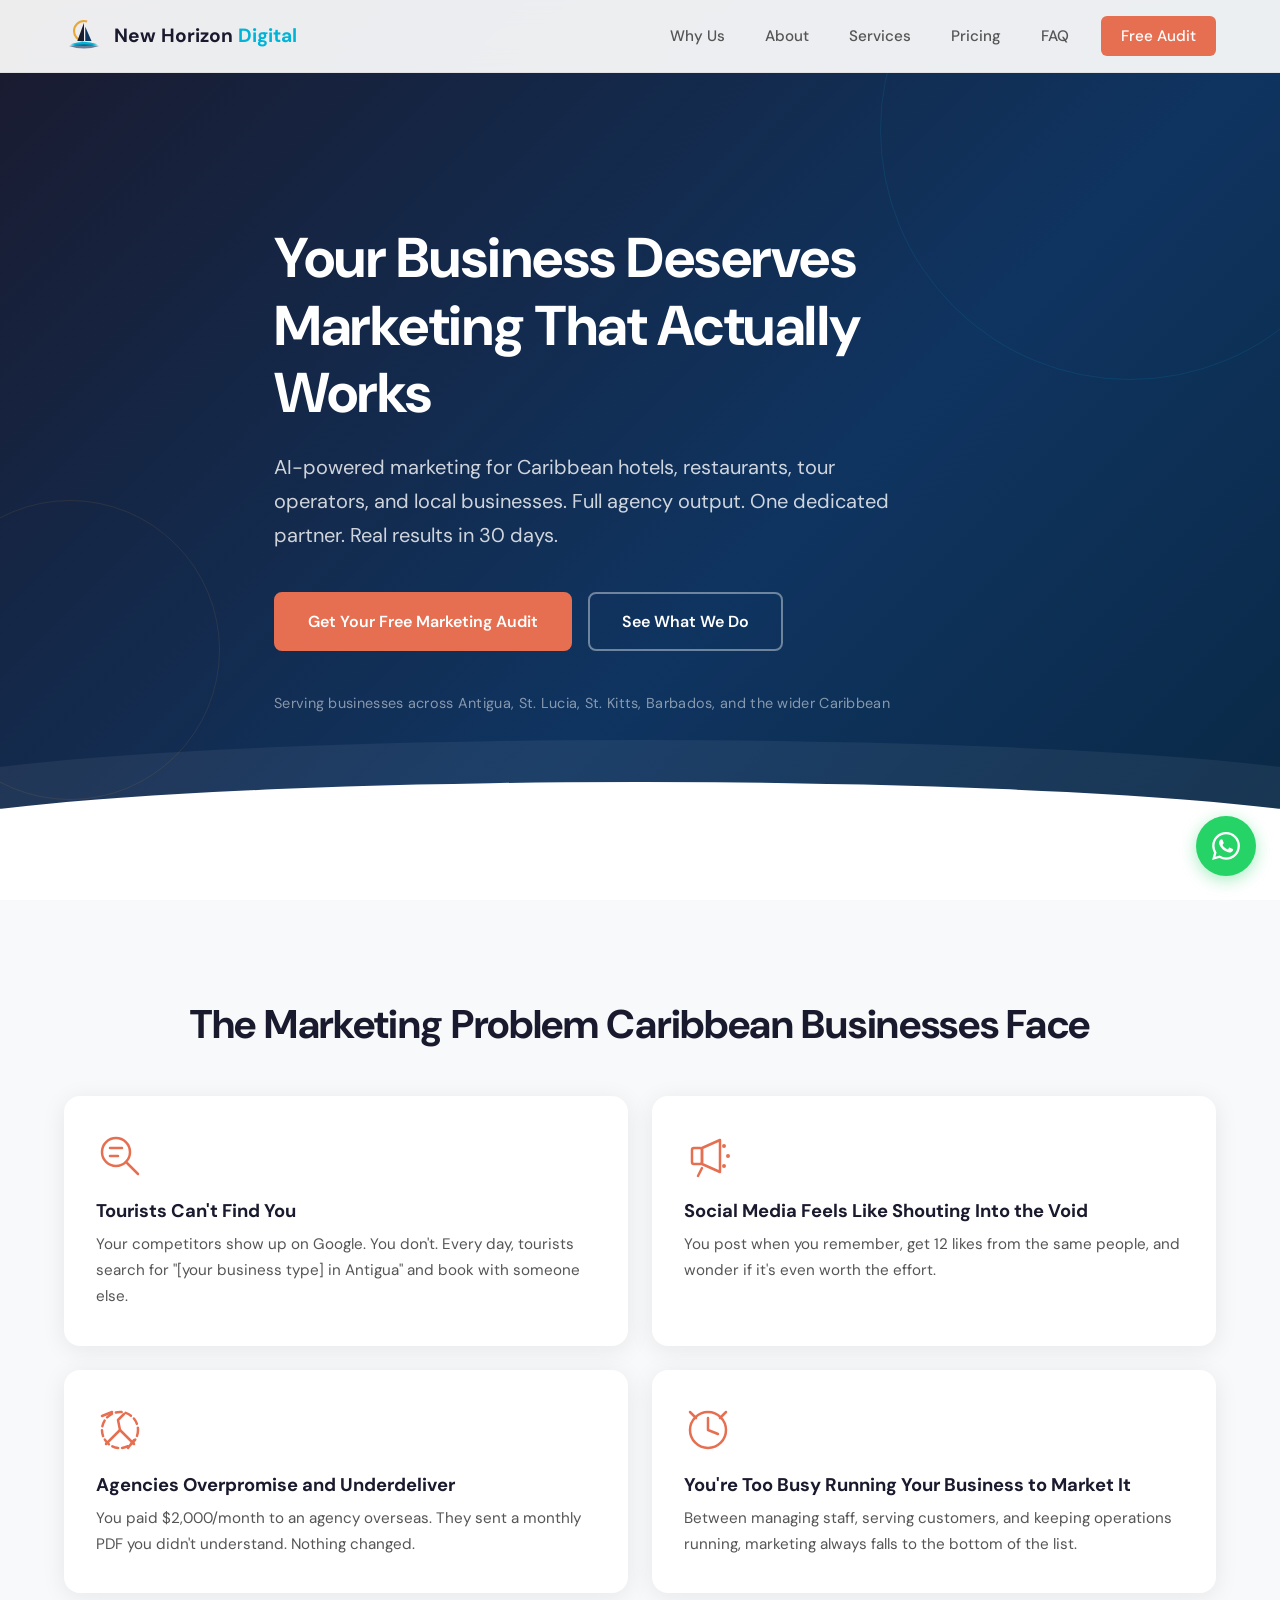
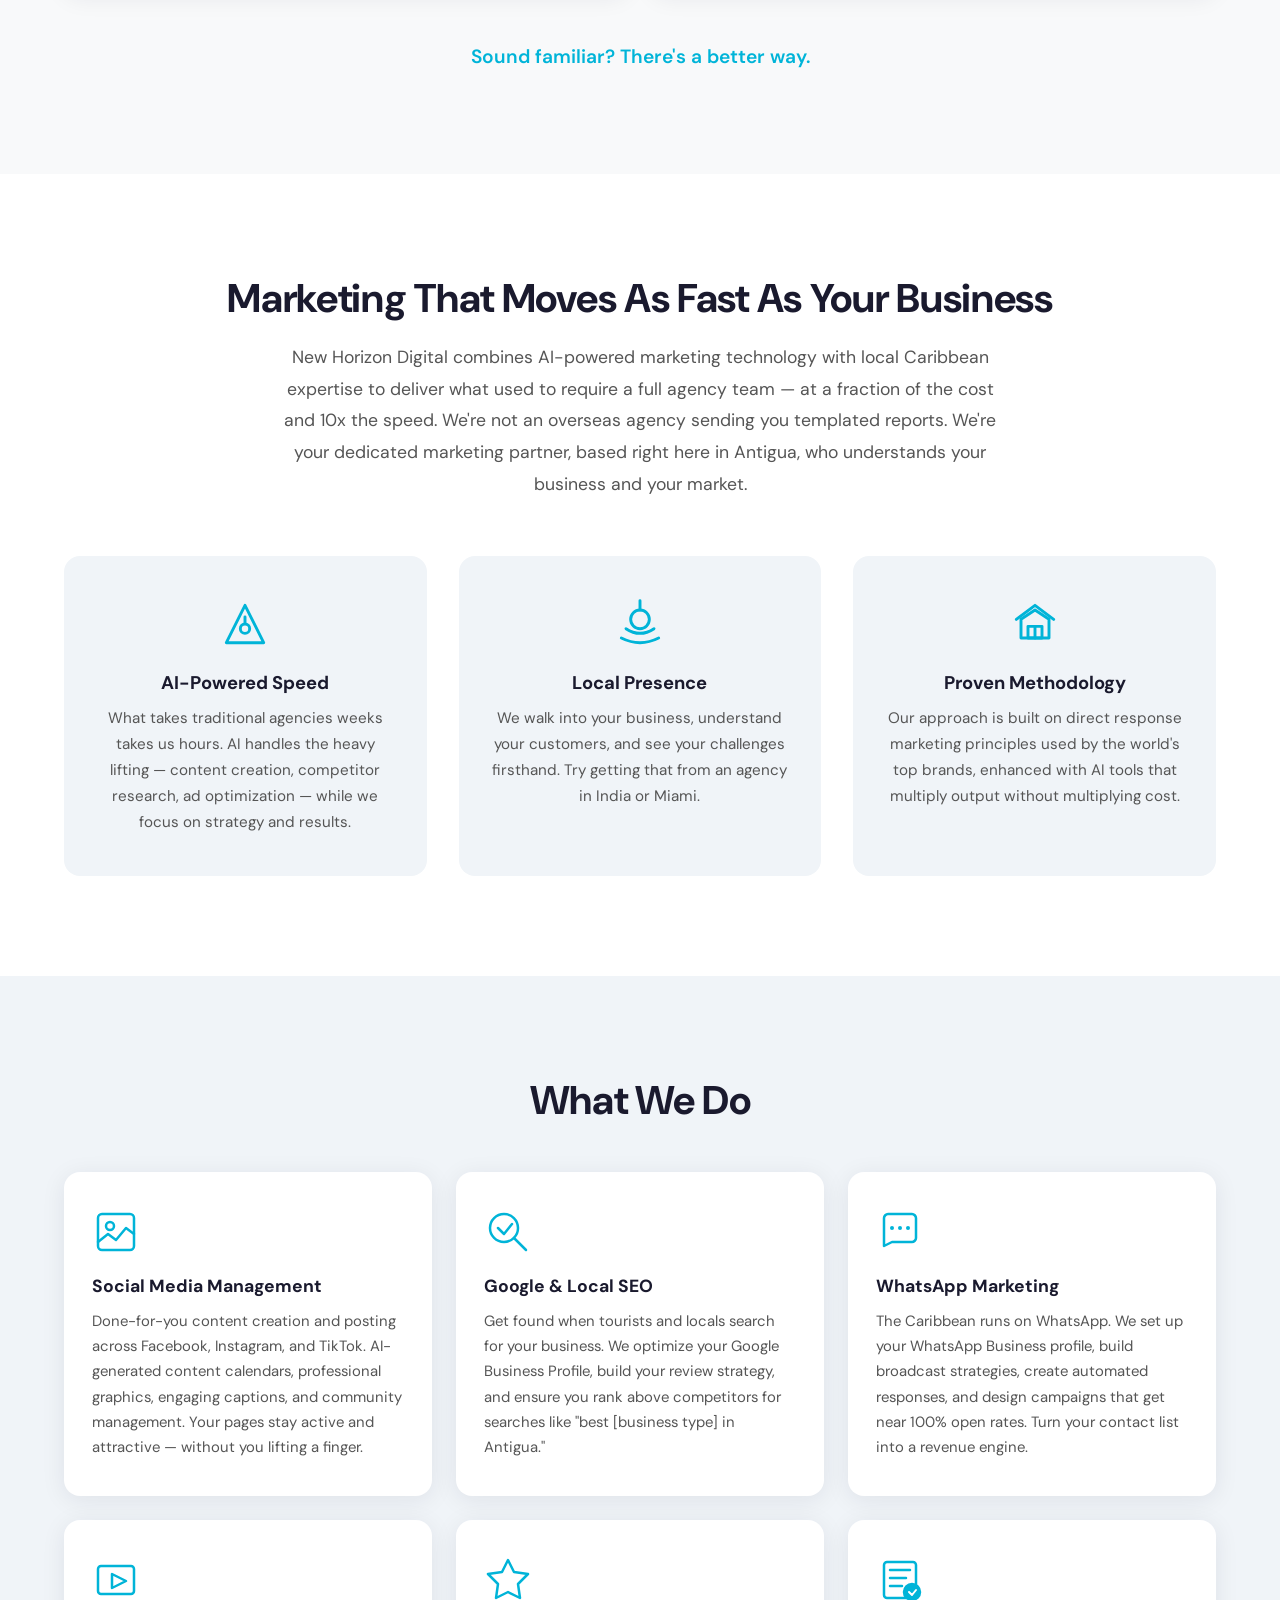
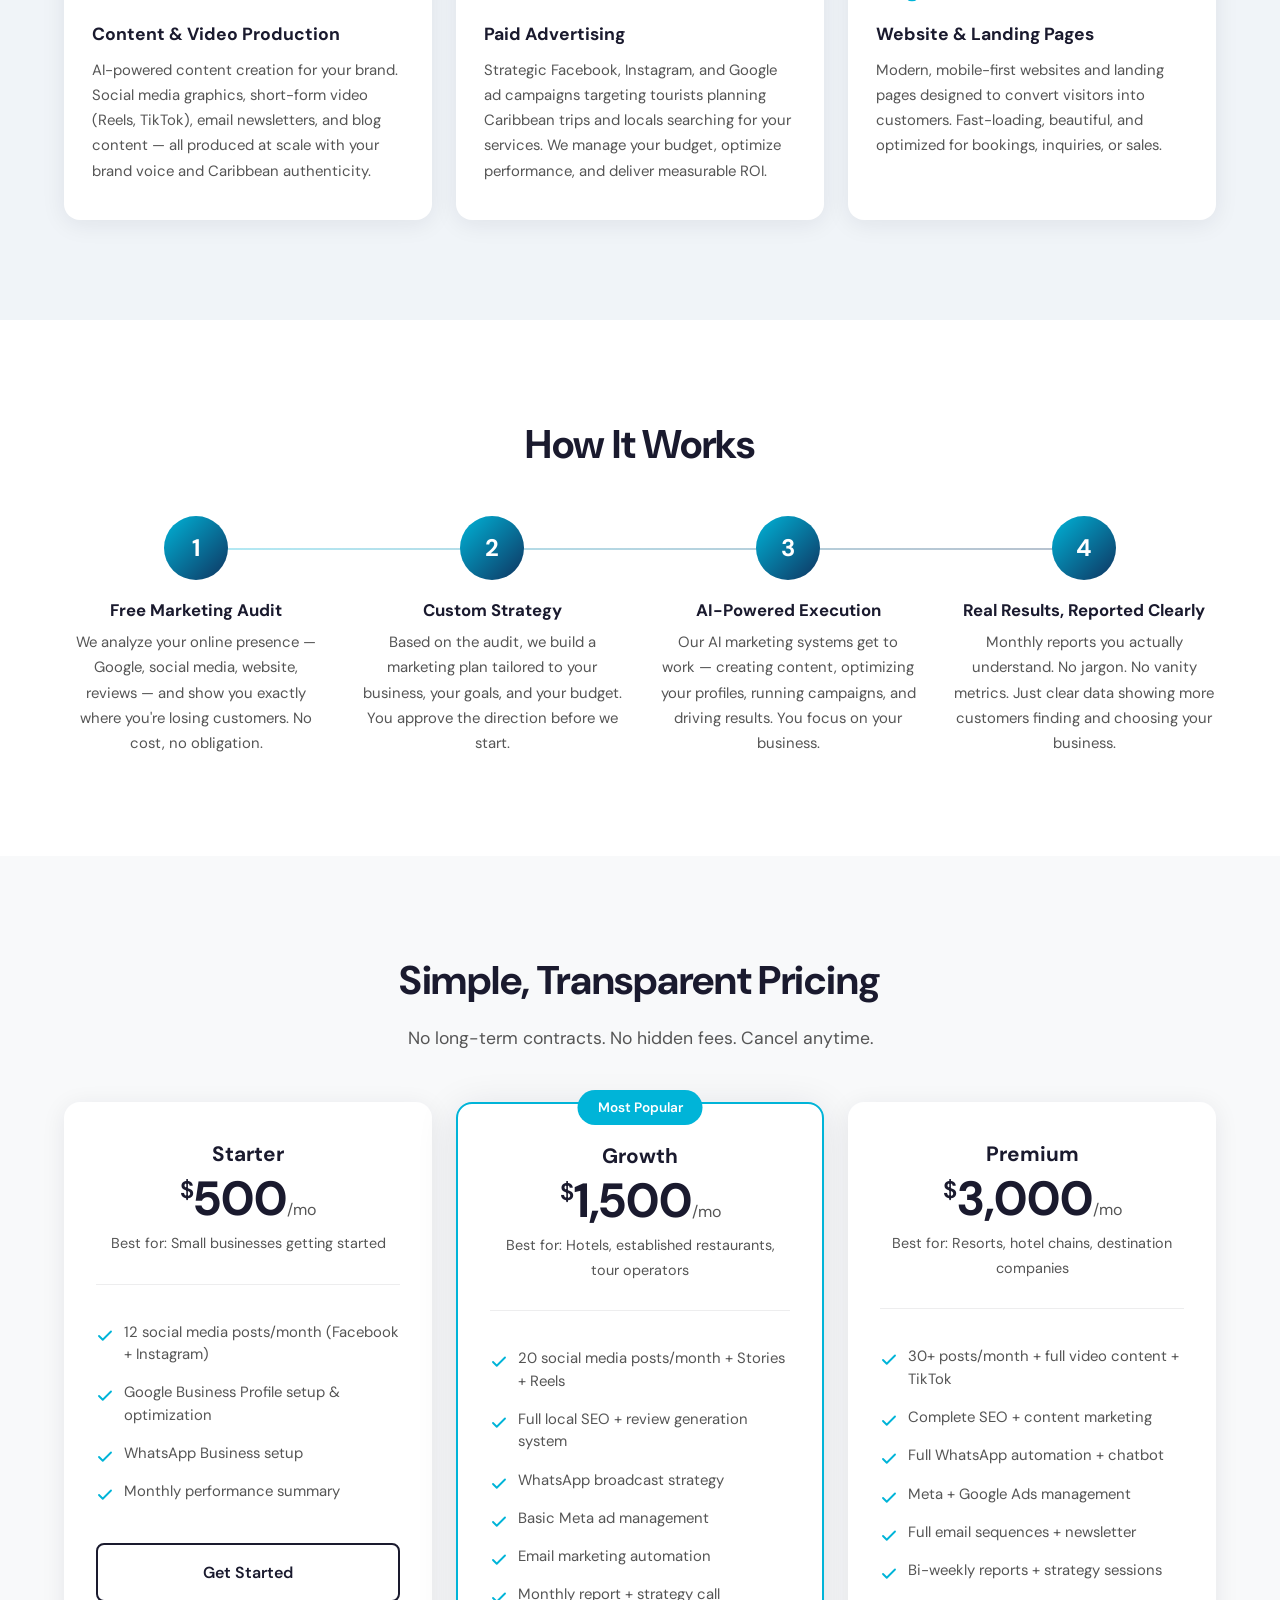
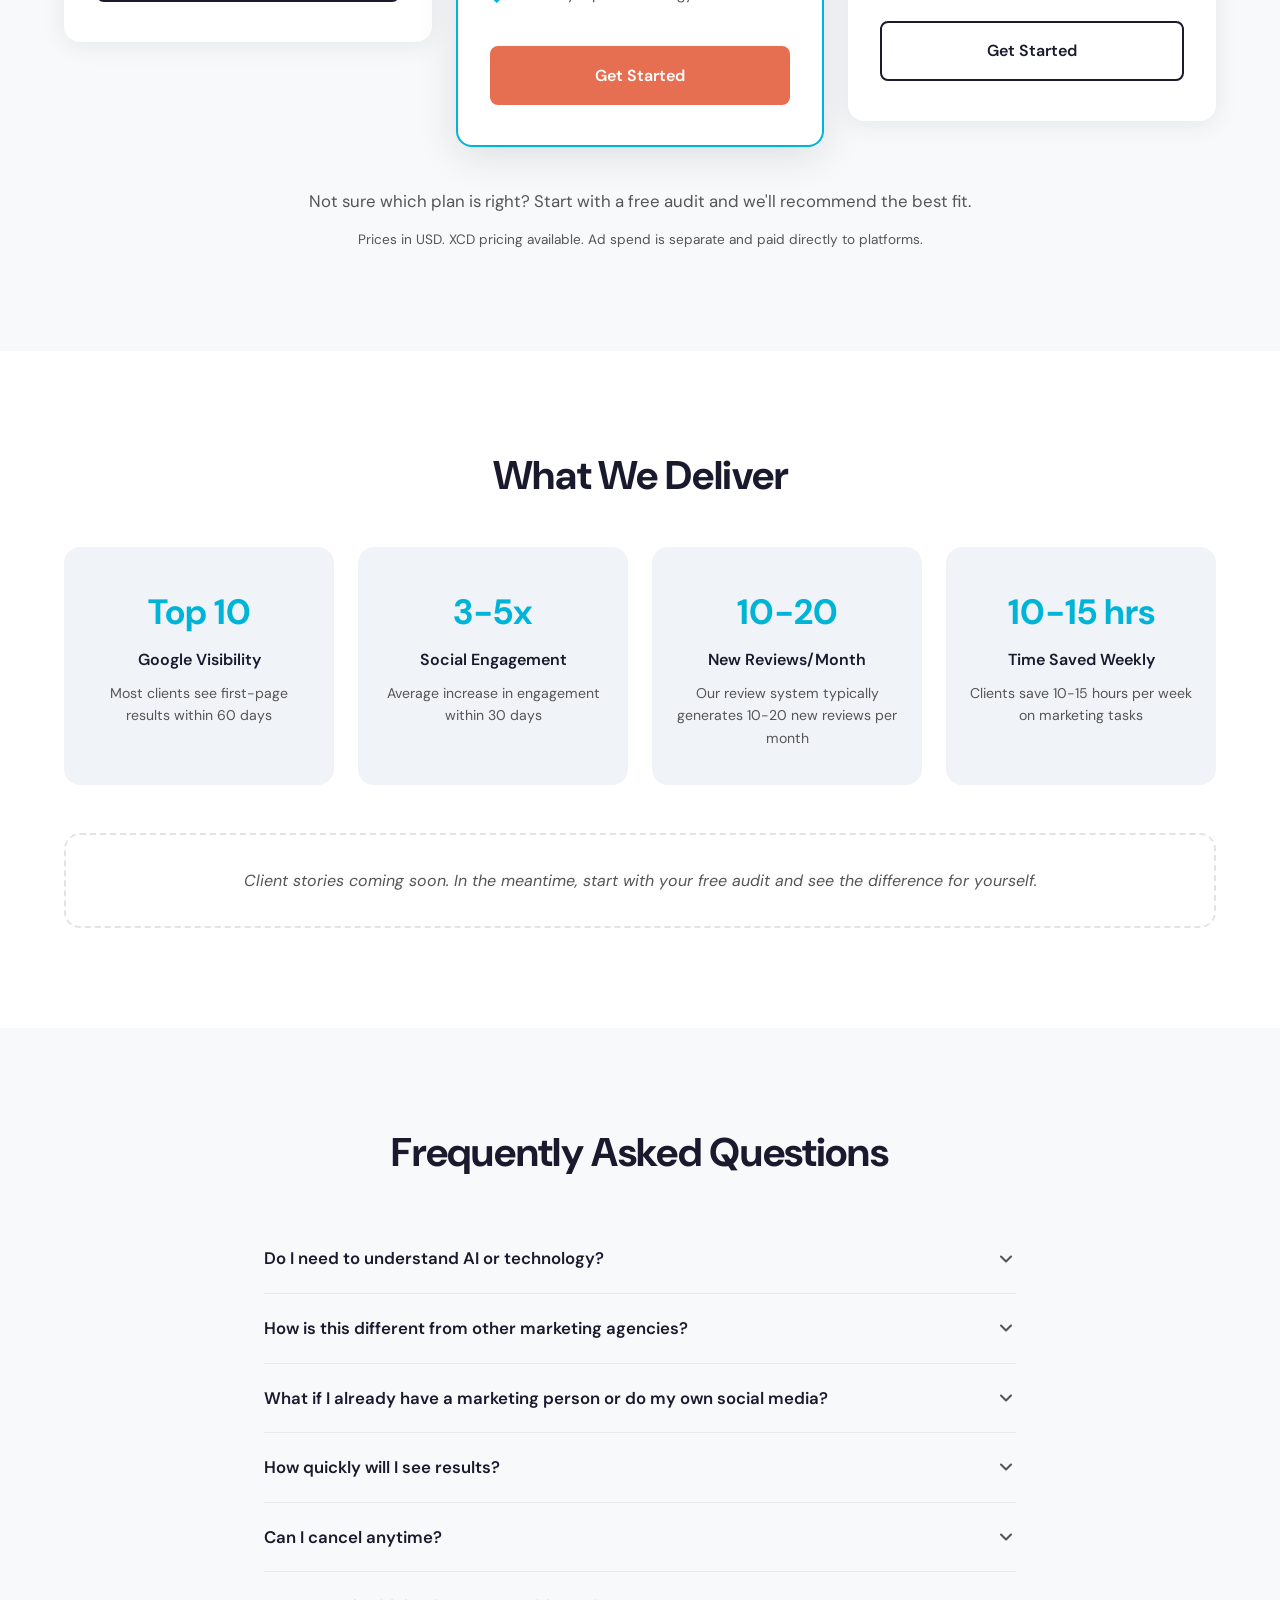
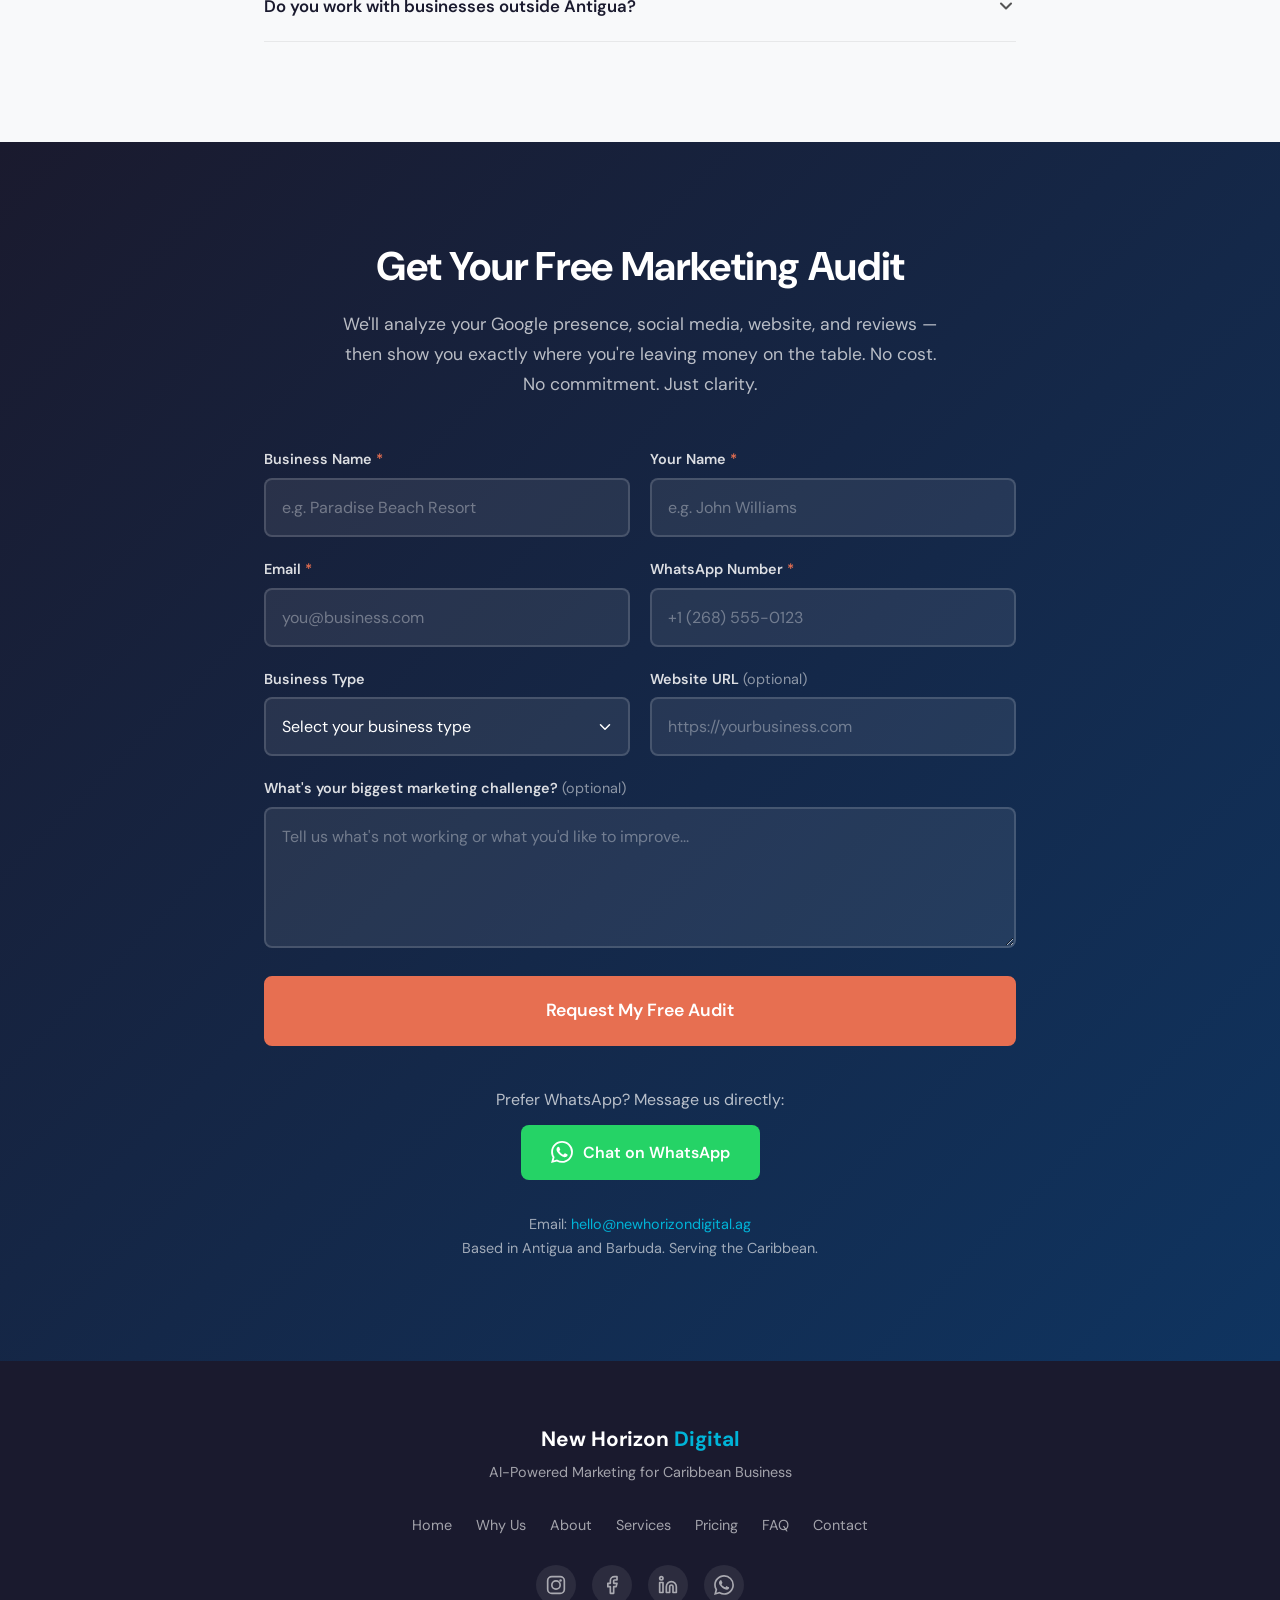
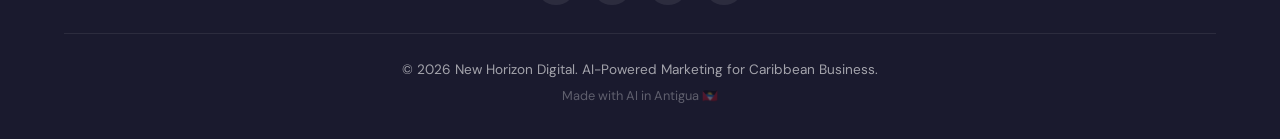
==== commit 093d8b4e: "feat: Build New Horizon Digital marketing agency website Complete single-page website for AI-powered" ====
--- a/index.html
+++ b/index.html
@@ -3,486 +3,507 @@
 <head>
     <meta charset="UTF-8">
     <meta name="viewport" content="width=device-width, initial-scale=1.0">
-    <meta name="description" content="Select Start Gaming - Antigua's Premier Gaming & Electronics Hub. Gaming PCs, Consoles, Repairs, Tournaments, and Starlink Rentals.">
-    <meta name="keywords" content="gaming store Antigua, gaming PC Antigua, PlayStation 5 Antigua, Xbox Antigua, computer repair Antigua, gaming tournaments Caribbean">
-    <title>Select Start Gaming | Antigua's Ultimate Gaming & Tech Destination</title>
+    <meta name="description" content="New Horizon Digital — AI-powered marketing agency in Antigua and Barbuda. Social media, SEO, WhatsApp marketing, and more for Caribbean hotels, restaurants, and tour operators.">
+    <meta name="keywords" content="marketing agency Antigua, AI marketing Caribbean, social media management Antigua, SEO Antigua, digital marketing Barbuda, Caribbean marketing agency">
+    <title>New Horizon Digital | AI-Powered Marketing Agency in Antigua</title>
+
+    <!-- Open Graph -->
+    <meta property="og:title" content="New Horizon Digital | AI-Powered Marketing Agency in Antigua">
+    <meta property="og:description" content="AI-powered marketing for Caribbean hotels, restaurants, tour operators, and local businesses. Full agency output. One dedicated partner. Real results in 30 days.">
+    <meta property="og:type" content="website">
+    <meta property="og:locale" content="en_US">
+
+    <!-- Fonts -->
+    <link rel="preconnect" href="https://fonts.googleapis.com">
+    <link rel="preconnect" href="https://fonts.gstatic.com" crossorigin>
+    <link href="https://fonts.googleapis.com/css2?family=DM+Sans:ital,opsz,wght@0,9..40,300;0,9..40,400;0,9..40,500;0,9..40,600;0,9..40,700;1,9..40,400&display=swap" rel="stylesheet">
+
+    <!-- Favicon (sailboat) -->
+    <link rel="icon" type="image/svg+xml" href="data:image/svg+xml,%3Csvg xmlns='http://www.w3.org/2000/svg' viewBox='0 0 64 64'%3E%3Cdefs%3E%3ClinearGradient id='g' x1='0' y1='0' x2='1' y2='1'%3E%3Cstop offset='0%25' stop-color='%2300B4D8'/%3E%3Cstop offset='100%25' stop-color='%230F3460'/%3E%3C/linearGradient%3E%3C/defs%3E%3Ccircle cx='32' cy='32' r='32' fill='%231A1A2E'/%3E%3Cpath d='M32 12 L32 38 L18 38 Z' fill='%2300B4D8'/%3E%3Cpath d='M34 18 L34 38 L46 38 Z' fill='url(%23g)'/%3E%3Cpath d='M14 42 Q32 36 50 42 Q32 46 14 42Z' fill='%2300B4D8'/%3E%3C/svg%3E">
+
     <link rel="stylesheet" href="styles.css">
-    <link rel="icon" type="image/svg+xml" href="data:image/svg+xml,%3Csvg xmlns='http://www.w3.org/2000/svg' viewBox='0 0 100 100'%3E%3Ccircle cx='50' cy='50' r='45' fill='%23FF3333' stroke='%23FF3333' stroke-width='5'/%3E%3Cpath d='M50 25 L50 50' stroke='white' stroke-width='8' stroke-linecap='round'/%3E%3Ccircle cx='50' cy='50' r='30' fill='none' stroke='white' stroke-width='6'/%3E%3C/svg%3E">
-
-    <!-- Open Graph -->
-    <meta property="og:title" content="Select Start Gaming | Antigua's Ultimate Gaming & Tech Destination">
-    <meta property="og:description" content="Premium Gaming PCs, Latest Consoles, Pro Repairs, and Epic Tournaments in Antigua">
-    <meta property="og:type" content="website">
 </head>
 <body>
-    <!-- Floating Particles Background -->
-    <div class="particles">
-        <div class="particle"></div>
-        <div class="particle"></div>
-        <div class="particle"></div>
-        <div class="particle"></div>
-        <div class="particle"></div>
-        <div class="particle"></div>
-        <div class="particle"></div>
-        <div class="particle"></div>
-        <div class="particle"></div>
-        <div class="particle"></div>
+    <!-- ========== HEADER / NAV ========== -->
+    <header class="header" id="header">
+        <div class="container header__inner">
+            <a href="#hero" class="header__logo" aria-label="New Horizon Digital Home">
+                <!-- Inline SVG logo mark -->
+                <svg class="header__logo-icon" viewBox="0 0 48 48" fill="none" xmlns="http://www.w3.org/2000/svg" aria-hidden="true">
+                    <circle cx="24" cy="18" r="12" fill="none" stroke="#E8A838" stroke-width="2.5" stroke-dasharray="40 40" stroke-dashoffset="-20"/>
+                    <path d="M24 8L24 30L16 30Z" fill="#1A1A2E"/>
+                    <path d="M25.5 13L25.5 30L33 30Z" fill="#0F3460"/>
+                    <path d="M8 34 Q24 28 40 34 Q24 38 8 34Z" fill="#00B4D8"/>
+                    <path d="M6 36 Q24 32 42 36 Q24 42 6 36Z" fill="#0F3460" opacity="0.6"/>
+                </svg>
+                <span class="header__logo-text">New Horizon <span class="header__logo-accent">Digital</span></span>
+            </a>
+
+            <nav class="header__nav" id="nav" aria-label="Main navigation">
+                <ul class="header__nav-list">
+                    <li><a href="#problem" class="header__nav-link">Why Us</a></li>
+                    <li><a href="#solution" class="header__nav-link">About</a></li>
+                    <li><a href="#services" class="header__nav-link">Services</a></li>
+                    <li><a href="#pricing" class="header__nav-link">Pricing</a></li>
+                    <li><a href="#faq" class="header__nav-link">FAQ</a></li>
+                    <li><a href="#contact" class="header__nav-link header__nav-cta">Free Audit</a></li>
+                </ul>
+            </nav>
+
+            <button class="header__menu-btn" id="menuBtn" aria-label="Toggle menu" aria-expanded="false">
+                <span class="header__menu-bar"></span>
+                <span class="header__menu-bar"></span>
+                <span class="header__menu-bar"></span>
+            </button>
+        </div>
+    </header>
+
+    <!-- ========== MOBILE NAV OVERLAY ========== -->
+    <div class="mobile-nav" id="mobileNav" aria-hidden="true">
+        <ul class="mobile-nav__list">
+            <li><a href="#problem" class="mobile-nav__link">Why Us</a></li>
+            <li><a href="#solution" class="mobile-nav__link">About</a></li>
+            <li><a href="#services" class="mobile-nav__link">Services</a></li>
+            <li><a href="#pricing" class="mobile-nav__link">Pricing</a></li>
+            <li><a href="#faq" class="mobile-nav__link">FAQ</a></li>
+            <li><a href="#contact" class="mobile-nav__link mobile-nav__cta">Get Your Free Audit</a></li>
+        </ul>
     </div>
 
-    <!-- Header -->
-    <header class="header" id="header">
-        <nav class="nav">
-            <a href="index.html" class="logo">
-                <div class="logo-icon">
-                    <svg viewBox="0 0 50 50" fill="none" xmlns="http://www.w3.org/2000/svg">
-                        <circle cx="25" cy="25" r="20" fill="#FF3333"/>
-                        <path d="M25 12 L25 25" stroke="white" stroke-width="4" stroke-linecap="round"/>
-                        <circle cx="25" cy="25" r="14" fill="none" stroke="white" stroke-width="3"/>
-                    </svg>
-                </div>
-                <div class="logo-text">
-                    <span class="select">SELECT</span>
-                    <span class="start">START</span>
-                </div>
-            </a>
-
-            <ul class="nav-links" id="navLinks">
-                <li><a href="index.html" class="nav-link active">Home</a></li>
-                <li><a href="shop.html" class="nav-link">Shop</a></li>
-                <li><a href="tournaments.html" class="nav-link">Tournaments</a></li>
-                <li><a href="#services" class="nav-link">Services</a></li>
-                <li><a href="#contact" class="nav-link">Contact</a></li>
-            </ul>
-
-            <div class="nav-actions">
-                <div class="currency-toggle">
-                    <button class="currency-btn active" data-currency="usd">USD</button>
-                    <button class="currency-btn" data-currency="xcd">XCD</button>
-                </div>
-                <button class="cart-btn" id="cartBtn">
-                    <svg viewBox="0 0 24 24" fill="none" stroke="currentColor" stroke-width="2">
-                        <path d="M9 22C9.55228 22 10 21.5523 10 21C10 20.4477 9.55228 20 9 20C8.44772 20 8 20.4477 8 21C8 21.5523 8.44772 22 9 22Z"/>
-                        <path d="M20 22C20.5523 22 21 21.5523 21 21C21 20.4477 20.5523 20 20 20C19.4477 20 19 20.4477 19 21C19 21.5523 19.4477 22 20 22Z"/>
-                        <path d="M1 1H5L7.68 14.39C7.77 14.83 8.02 15.22 8.38 15.5C8.74 15.78 9.19 15.93 9.64 15.92H19.36C19.81 15.93 20.26 15.78 20.62 15.5C20.98 15.22 21.23 14.83 21.32 14.39L23 6H6"/>
-                    </svg>
-                    <span class="cart-count">0</span>
-                </button>
-                <button class="menu-toggle" id="menuToggle">
-                    <span></span>
-                    <span></span>
-                    <span></span>
-                </button>
-            </div>
-        </nav>
-    </header>
-
-    <!-- Hero Section -->
-    <section class="hero">
-        <div class="hero-background">
-            <div class="hero-gradient"></div>
-        </div>
-
-        <div class="hero-content">
-            <div class="hero-badge">
-                <span>Antigua's #1 Gaming Store</span>
-            </div>
-            <h1>Level Up Your <span class="text-gradient">Gaming Experience</span></h1>
-            <p class="hero-subtitle">Premium Gaming PCs | Latest Consoles | Pro Repairs | Epic Tournaments</p>
-            <div class="hero-ctas">
-                <a href="shop.html" class="btn btn-primary btn-lg btn-pulse">Shop Now</a>
-                <a href="tournaments.html" class="btn btn-secondary btn-lg">Join Tournament</a>
-            </div>
-
-            <div class="trust-bar">
-                <div class="trust-item">
-                    <span class="trust-icon">&#9889;</span>
-                    <span>Same-Day Repairs</span>
-                </div>
-                <div class="trust-item">
-                    <span class="trust-icon">&#127760;</span>
-                    <span>Starlink Mini Rentals</span>
-                </div>
-                <div class="trust-item">
-                    <span class="trust-icon">&#127942;</span>
-                    <span>Monthly Tournaments</span>
-                </div>
-                <div class="trust-item">
-                    <span class="trust-icon">&#128274;</span>
-                    <span>Secure Payments</span>
-                </div>
-            </div>
-        </div>
-
-        <div class="scroll-indicator">
-            <span>Scroll to Explore</span>
-            <svg width="24" height="24" viewBox="0 0 24 24" fill="none" stroke="currentColor" stroke-width="2">
-                <path d="M12 5v14M19 12l-7 7-7-7"/>
-            </svg>
-        </div>
-    </section>
-
-    <!-- Services Section -->
-    <section class="section services-section" id="services">
-        <div class="container">
-            <div class="section-header">
-                <h2>Our <span class="text-gradient">Services</span></h2>
-                <p>Everything you need for the ultimate gaming experience</p>
-            </div>
-
-            <div class="services-grid stagger-children">
-                <div class="card service-card">
-                    <div class="service-icon">
-                        <span class="icon-emoji">&#128187;</span>
-                    </div>
-                    <h3>Gaming PCs & Laptops</h3>
-                    <p>Custom builds & pre-configured gaming rigs for every budget</p>
-                    <a href="shop.html?category=pcs" class="btn btn-sm btn-outline">Browse PCs</a>
-                </div>
-
-                <div class="card service-card">
-                    <div class="service-icon">
-                        <span class="icon-emoji">&#127918;</span>
-                    </div>
-                    <h3>Consoles & Accessories</h3>
-                    <p>PS5, Xbox Series X/S, Nintendo Switch + all accessories</p>
-                    <a href="shop.html?category=consoles" class="btn btn-sm btn-outline">Shop Consoles</a>
-                </div>
-
-                <div class="card service-card">
-                    <div class="service-icon">
-                        <span class="icon-emoji">&#128295;</span>
-                    </div>
-                    <h3>Repair Services</h3>
-                    <p>Expert repairs for PCs, consoles & mobile devices</p>
-                    <a href="#contact" class="btn btn-sm btn-outline">Book Repair</a>
-                </div>
-
-                <div class="card service-card">
-                    <div class="service-icon">
-                        <span class="icon-emoji">&#128752;</span>
-                    </div>
-                    <h3>Starlink Mini Rentals</h3>
-                    <p>Portable high-speed internet for events & travel</p>
-                    <a href="#contact" class="btn btn-sm btn-outline">Rent Now</a>
-                </div>
-            </div>
-        </div>
-    </section>
-
-    <!-- Featured Products Section -->
-    <section class="section featured-section">
-        <div class="container">
-            <div class="section-header">
-                <h2>Featured <span class="text-gradient">Products</span></h2>
-                <p>Top picks from our gaming arsenal</p>
-            </div>
-
-            <div class="products-carousel stagger-children">
-                <!-- Product 1: Gaming PC -->
-                <div class="card product-card">
-                    <div class="product-image">
-                        <span class="product-badge badge-hot">Hot</span>
-                        <button class="wishlist-btn">&#9829;</button>
-                        <span class="placeholder-icon">&#128187;</span>
-                    </div>
-                    <div class="product-info">
-                        <span class="product-brand">Custom Build</span>
-                        <h4 class="product-title">RTX 4070 Gaming PC</h4>
-                        <div class="product-rating">
-                            <span class="stars">&#9733;&#9733;&#9733;&#9733;&#9733;</span>
-                            <span class="rating-count">(23)</span>
-                        </div>
-                        <div class="product-pricing">
-                            <span class="price-current" data-usd="1299" data-xcd="3507">$1,299</span>
-                            <span class="price-dual">XCD $3,507</span>
-                        </div>
-                        <div class="product-actions">
-                            <button class="add-to-cart-btn">Add to Cart</button>
-                            <button class="quick-view-btn">&#128065;</button>
-                        </div>
-                    </div>
-                </div>
-
-                <!-- Product 2: PS5 -->
-                <div class="card product-card">
-                    <div class="product-image">
-                        <span class="product-badge badge-new">New</span>
-                        <button class="wishlist-btn">&#9829;</button>
-                        <span class="placeholder-icon">&#127918;</span>
-                    </div>
-                    <div class="product-info">
-                        <span class="product-brand">Sony</span>
-                        <h4 class="product-title">PlayStation 5 Pro</h4>
-                        <div class="product-rating">
-                            <span class="stars">&#9733;&#9733;&#9733;&#9733;&#9733;</span>
-                            <span class="rating-count">(156)</span>
-                        </div>
-                        <div class="product-pricing">
-                            <span class="price-current" data-usd="699" data-xcd="1887">$699</span>
-                            <span class="price-dual">XCD $1,887</span>
-                        </div>
-                        <div class="product-actions">
-                            <button class="add-to-cart-btn">Add to Cart</button>
-                            <button class="quick-view-btn">&#128065;</button>
-                        </div>
-                    </div>
-                </div>
-
-                <!-- Product 3: Gaming Monitor -->
-                <div class="card product-card">
-                    <div class="product-image">
-                        <span class="product-badge badge-sale">20% Off</span>
-                        <button class="wishlist-btn">&#9829;</button>
-                        <span class="placeholder-icon">&#128421;</span>
-                    </div>
-                    <div class="product-info">
-                        <span class="product-brand">ASUS</span>
-                        <h4 class="product-title">ROG Swift 27" 165Hz Monitor</h4>
-                        <div class="product-rating">
-                            <span class="stars">&#9733;&#9733;&#9733;&#9733;&#9734;</span>
-                            <span class="rating-count">(89)</span>
-                        </div>
-                        <div class="product-pricing">
-                            <span class="price-current" data-usd="349" data-xcd="942">$349</span>
-                            <span class="price-original">$449</span>
-                            <span class="price-dual">XCD $942</span>
-                        </div>
-                        <div class="product-actions">
-                            <button class="add-to-cart-btn">Add to Cart</button>
-                            <button class="quick-view-btn">&#128065;</button>
-                        </div>
-                    </div>
-                </div>
-
-                <!-- Product 4: Gaming Keyboard -->
-                <div class="card product-card">
-                    <div class="product-image">
-                        <button class="wishlist-btn">&#9829;</button>
-                        <span class="placeholder-icon">&#9000;</span>
-                    </div>
-                    <div class="product-info">
-                        <span class="product-brand">Razer</span>
-                        <h4 class="product-title">BlackWidow V4 Pro Keyboard</h4>
-                        <div class="product-rating">
-                            <span class="stars">&#9733;&#9733;&#9733;&#9733;&#9733;</span>
-                            <span class="rating-count">(67)</span>
-                        </div>
-                        <div class="product-pricing">
-                            <span class="price-current" data-usd="229" data-xcd="618">$229</span>
-                            <span class="price-dual">XCD $618</span>
-                        </div>
-                        <div class="product-actions">
-                            <button class="add-to-cart-btn">Add to Cart</button>
-                            <button class="quick-view-btn">&#128065;</button>
-                        </div>
-                    </div>
-                </div>
-            </div>
-
-            <div class="text-center mt-4">
-                <a href="shop.html" class="btn btn-outline">View All Products</a>
-            </div>
-        </div>
-    </section>
-
-    <!-- Tournament Teaser Section -->
-    <section class="tournament-teaser">
-        <div class="container">
-            <div class="tournament-card">
-                <div class="tournament-image">
-                    <div class="tournament-badge-large">
-                        <div class="trophy">&#127942;</div>
-                        <h3>CARIBBEAN<br>CHAMPIONSHIP</h3>
-                    </div>
-                </div>
-                <div class="tournament-info">
-                    <div class="tournament-live-badge">
-                        <span class="pulse-dot"></span>
-                        Registration Open
-                    </div>
-                    <h3>Call of Duty Championship</h3>
-                    <p class="tournament-game">Call of Duty: Modern Warfare III - 4v4 Team Battle</p>
-
-                    <div class="tournament-details">
-                        <div class="tournament-detail">
-                            <label>Date</label>
-                            <span>March 15-16, 2026</span>
-                        </div>
-                        <div class="tournament-detail">
-                            <label>Time</label>
-                            <span>6:00 PM AST</span>
-                        </div>
-                        <div class="tournament-detail">
-                            <label>Format</label>
-                            <span>Double Elimination</span>
-                        </div>
-                        <div class="tournament-detail">
-                            <label>Platform</label>
-                            <span>PlayStation 5</span>
-                        </div>
-                    </div>
-
-                    <div class="tournament-prize">
-                        <label>Prize Pool</label>
-                        <span class="amount">$1,000 USD</span>
-                    </div>
-
-                    <div class="tournament-spots">
-                        <div class="spots-bar">
-                            <div class="spots-fill" style="width: 56%;"></div>
-                        </div>
-                        <span class="spots-text">18/32 Teams</span>
-                    </div>
-
-                    <a href="tournaments.html" class="btn btn-tertiary btn-lg btn-pulse">Register Now</a>
-                </div>
-            </div>
-        </div>
-    </section>
-
-    <!-- Why Choose Us Section -->
-    <section class="section why-section">
-        <div class="container">
-            <div class="section-header">
-                <h2>Why <span class="text-gradient">Choose Us</span></h2>
-                <p>The Select Start Gaming difference</p>
-            </div>
-
-            <div class="why-grid stagger-children">
-                <div class="why-card">
-                    <div class="why-icon">&#127919;</div>
-                    <h4>Expert Knowledge</h4>
-                    <p>Our team lives and breathes gaming</p>
-                </div>
-                <div class="why-card">
-                    <div class="why-icon">&#9889;</div>
-                    <h4>Fast Service</h4>
-                    <p>Same-day repairs, quick shipping</p>
-                </div>
-                <div class="why-card">
-                    <div class="why-icon">&#128176;</div>
-                    <h4>Best Prices</h4>
-                    <p>Price match guarantee in Caribbean</p>
-                </div>
-                <div class="why-card">
-                    <div class="why-icon">&#127942;</div>
-                    <h4>Community</h4>
-                    <p>Building Antigua's gaming scene</p>
-                </div>
-                <div class="why-card">
-                    <div class="why-icon">&#128274;</div>
-                    <h4>Secure Shopping</h4>
-                    <p>SSL encrypted, trusted payments</p>
-                </div>
-            </div>
-        </div>
-    </section>
-
-    <!-- Newsletter Section -->
-    <section class="newsletter-section">
-        <div class="container">
-            <div class="newsletter-content">
-                <h2>Join the <span class="text-gradient-secondary">Player's Club</span></h2>
-                <p>Get exclusive deals, tournament alerts & gaming news</p>
-                <form class="newsletter-form" id="newsletterForm">
-                    <input type="email" class="newsletter-input" placeholder="Enter your email" required>
-                    <button type="submit" class="btn btn-primary">Sign Up</button>
+    <main>
+        <!-- ========== 1. HERO ========== -->
+        <section class="hero" id="hero">
+            <div class="hero__bg" aria-hidden="true">
+                <div class="hero__wave hero__wave--1"></div>
+                <div class="hero__wave hero__wave--2"></div>
+            </div>
+            <div class="container hero__content">
+                <h1 class="hero__title fade-up">Your Business Deserves Marketing That Actually Works</h1>
+                <p class="hero__subtitle fade-up">AI-powered marketing for Caribbean hotels, restaurants, tour operators, and local businesses. Full agency output. One dedicated partner. Real results in 30&nbsp;days.</p>
+                <div class="hero__ctas fade-up">
+                    <a href="#contact" class="btn btn--primary">Get Your Free Marketing Audit</a>
+                    <a href="#services" class="btn btn--outline">See What We Do</a>
+                </div>
+                <p class="hero__trust fade-up">Serving businesses across Antigua, St.&nbsp;Lucia, St.&nbsp;Kitts, Barbados, and the wider Caribbean</p>
+            </div>
+        </section>
+
+        <!-- ========== 2. PROBLEM ========== -->
+        <section class="section section--gray" id="problem">
+            <div class="container">
+                <h2 class="section__title fade-up">The Marketing Problem Caribbean Businesses Face</h2>
+                <div class="problem-grid">
+                    <div class="problem-card fade-up">
+                        <div class="problem-card__icon">
+                            <!-- Search / not found icon -->
+                            <svg viewBox="0 0 48 48" fill="none" stroke="currentColor" stroke-width="2.5" stroke-linecap="round" stroke-linejoin="round"><circle cx="20" cy="20" r="14"/><line x1="30" y1="30" x2="42" y2="42"/><line x1="14" y1="16" x2="26" y2="16"/><line x1="14" y1="24" x2="22" y2="24"/></svg>
+                        </div>
+                        <h3 class="problem-card__title">Tourists Can't Find You</h3>
+                        <p class="problem-card__text">Your competitors show up on Google. You don't. Every day, tourists search for "[your business type] in Antigua" and book with someone else.</p>
+                    </div>
+                    <div class="problem-card fade-up">
+                        <div class="problem-card__icon">
+                            <!-- Megaphone / void icon -->
+                            <svg viewBox="0 0 48 48" fill="none" stroke="currentColor" stroke-width="2.5" stroke-linecap="round" stroke-linejoin="round"><path d="M36 8 L18 16 L18 32 L36 40Z"/><rect x="8" y="16" width="10" height="16" rx="2"/><path d="M18 36 L14 44"/><circle cx="40" cy="14" r="2" fill="currentColor" stroke="none"/><circle cx="44" cy="24" r="2" fill="currentColor" stroke="none"/><circle cx="40" cy="34" r="2" fill="currentColor" stroke="none"/></svg>
+                        </div>
+                        <h3 class="problem-card__title">Social Media Feels Like Shouting Into the Void</h3>
+                        <p class="problem-card__text">You post when you remember, get 12 likes from the same people, and wonder if it's even worth the effort.</p>
+                    </div>
+                    <div class="problem-card fade-up">
+                        <div class="problem-card__icon">
+                            <!-- Broken promise icon -->
+                            <svg viewBox="0 0 48 48" fill="none" stroke="currentColor" stroke-width="2.5" stroke-linecap="round" stroke-linejoin="round"><path d="M10 38 L24 24 L22 14 L28 8"/><path d="M38 38 L24 24"/><path d="M6 10 L16 6"/><path d="M32 42 L38 34"/><circle cx="24" cy="24" r="18" stroke-dasharray="6 4"/></svg>
+                        </div>
+                        <h3 class="problem-card__title">Agencies Overpromise and Underdeliver</h3>
+                        <p class="problem-card__text">You paid $2,000/month to an agency overseas. They sent a monthly PDF you didn't understand. Nothing changed.</p>
+                    </div>
+                    <div class="problem-card fade-up">
+                        <div class="problem-card__icon">
+                            <!-- Clock / busy icon -->
+                            <svg viewBox="0 0 48 48" fill="none" stroke="currentColor" stroke-width="2.5" stroke-linecap="round" stroke-linejoin="round"><circle cx="24" cy="24" r="18"/><polyline points="24,12 24,24 34,28"/><path d="M6 6 L12 12"/><path d="M42 6 L36 12"/></svg>
+                        </div>
+                        <h3 class="problem-card__title">You're Too Busy Running Your Business to Market It</h3>
+                        <p class="problem-card__text">Between managing staff, serving customers, and keeping operations running, marketing always falls to the bottom of the list.</p>
+                    </div>
+                </div>
+                <p class="section__transition fade-up">Sound familiar? There's a better way.</p>
+            </div>
+        </section>
+
+        <!-- ========== 3. SOLUTION / ABOUT ========== -->
+        <section class="section" id="solution">
+            <div class="container">
+                <h2 class="section__title fade-up">Marketing That Moves As Fast As Your Business</h2>
+                <p class="section__intro fade-up">New Horizon Digital combines AI-powered marketing technology with local Caribbean expertise to deliver what used to require a full agency team&nbsp;&mdash; at a fraction of the cost and 10x the speed. We're not an overseas agency sending you templated reports. We're your dedicated marketing partner, based right here in Antigua, who understands your business and your market.</p>
+                <div class="pillars">
+                    <div class="pillar fade-up">
+                        <div class="pillar__icon">
+                            <svg viewBox="0 0 48 48" fill="none" stroke="currentColor" stroke-width="2.5" stroke-linecap="round" stroke-linejoin="round"><path d="M8 40 L24 8 L40 40Z"/><circle cx="24" cy="28" r="4"/><line x1="24" y1="18" x2="24" y2="23"/></svg>
+                        </div>
+                        <h3 class="pillar__title">AI-Powered Speed</h3>
+                        <p class="pillar__text">What takes traditional agencies weeks takes us hours. AI handles the heavy lifting&nbsp;&mdash; content creation, competitor research, ad optimization&nbsp;&mdash; while we focus on strategy and results.</p>
+                    </div>
+                    <div class="pillar fade-up">
+                        <div class="pillar__icon">
+                            <svg viewBox="0 0 48 48" fill="none" stroke="currentColor" stroke-width="2.5" stroke-linecap="round" stroke-linejoin="round"><path d="M24 4 L24 12"/><circle cx="24" cy="20" r="8"/><path d="M12 28 Q24 36 36 28"/><path d="M8 36 Q24 44 40 36"/></svg>
+                        </div>
+                        <h3 class="pillar__title">Local Presence</h3>
+                        <p class="pillar__text">We walk into your business, understand your customers, and see your challenges firsthand. Try getting that from an agency in India or Miami.</p>
+                    </div>
+                    <div class="pillar fade-up">
+                        <div class="pillar__icon">
+                            <svg viewBox="0 0 48 48" fill="none" stroke="currentColor" stroke-width="2.5" stroke-linecap="round" stroke-linejoin="round"><path d="M12 36 L12 20 L24 12 L36 20 L36 36Z"/><rect x="18" y="26" width="12" height="10"/><line x1="24" y1="26" x2="24" y2="36"/><path d="M8 20 L24 8 L40 20"/></svg>
+                        </div>
+                        <h3 class="pillar__title">Proven Methodology</h3>
+                        <p class="pillar__text">Our approach is built on direct response marketing principles used by the world's top brands, enhanced with AI tools that multiply output without multiplying cost.</p>
+                    </div>
+                </div>
+            </div>
+        </section>
+
+        <!-- ========== 4. SERVICES ========== -->
+        <section class="section section--blue" id="services">
+            <div class="container">
+                <h2 class="section__title fade-up">What We Do</h2>
+                <div class="services-grid">
+                    <div class="service-card fade-up">
+                        <div class="service-card__icon">
+                            <svg viewBox="0 0 48 48" fill="none" stroke="currentColor" stroke-width="2.5" stroke-linecap="round" stroke-linejoin="round"><rect x="6" y="6" width="36" height="36" rx="4"/><circle cx="18" cy="18" r="4"/><path d="M6 34 L16 26 L24 32 L34 20 L42 26"/></svg>
+                        </div>
+                        <h3 class="service-card__title">Social Media Management</h3>
+                        <p class="service-card__text">Done-for-you content creation and posting across Facebook, Instagram, and TikTok. AI-generated content calendars, professional graphics, engaging captions, and community management. Your pages stay active and attractive&nbsp;&mdash; without you lifting a finger.</p>
+                    </div>
+                    <div class="service-card fade-up">
+                        <div class="service-card__icon">
+                            <svg viewBox="0 0 48 48" fill="none" stroke="currentColor" stroke-width="2.5" stroke-linecap="round" stroke-linejoin="round"><circle cx="20" cy="20" r="14"/><line x1="30" y1="30" x2="42" y2="42"/><path d="M14 20 L20 26 L28 16"/></svg>
+                        </div>
+                        <h3 class="service-card__title">Google &amp; Local SEO</h3>
+                        <p class="service-card__text">Get found when tourists and locals search for your business. We optimize your Google Business Profile, build your review strategy, and ensure you rank above competitors for searches like "best [business type] in Antigua."</p>
+                    </div>
+                    <div class="service-card fade-up">
+                        <div class="service-card__icon">
+                            <svg viewBox="0 0 48 48" fill="none" stroke="currentColor" stroke-width="2.5" stroke-linecap="round" stroke-linejoin="round"><path d="M8 38 L8 10 C8 8 10 6 12 6 L36 6 C38 6 40 8 40 10 L40 30 C40 32 38 34 36 34 L16 34 L8 38Z"/><circle cx="16" cy="20" r="2" fill="currentColor" stroke="none"/><circle cx="24" cy="20" r="2" fill="currentColor" stroke="none"/><circle cx="32" cy="20" r="2" fill="currentColor" stroke="none"/></svg>
+                        </div>
+                        <h3 class="service-card__title">WhatsApp Marketing</h3>
+                        <p class="service-card__text">The Caribbean runs on WhatsApp. We set up your WhatsApp Business profile, build broadcast strategies, create automated responses, and design campaigns that get near 100% open rates. Turn your contact list into a revenue engine.</p>
+                    </div>
+                    <div class="service-card fade-up">
+                        <div class="service-card__icon">
+                            <svg viewBox="0 0 48 48" fill="none" stroke="currentColor" stroke-width="2.5" stroke-linecap="round" stroke-linejoin="round"><rect x="6" y="10" width="36" height="28" rx="3"/><polygon points="20,18 20,32 34,25"/></svg>
+                        </div>
+                        <h3 class="service-card__title">Content &amp; Video Production</h3>
+                        <p class="service-card__text">AI-powered content creation for your brand. Social media graphics, short-form video (Reels, TikTok), email newsletters, and blog content&nbsp;&mdash; all produced at scale with your brand voice and Caribbean authenticity.</p>
+                    </div>
+                    <div class="service-card fade-up">
+                        <div class="service-card__icon">
+                            <svg viewBox="0 0 48 48" fill="none" stroke="currentColor" stroke-width="2.5" stroke-linecap="round" stroke-linejoin="round"><path d="M24 4 L30 16 L44 18 L34 28 L36 42 L24 36 L12 42 L14 28 L4 18 L18 16Z"/></svg>
+                        </div>
+                        <h3 class="service-card__title">Paid Advertising</h3>
+                        <p class="service-card__text">Strategic Facebook, Instagram, and Google ad campaigns targeting tourists planning Caribbean trips and locals searching for your services. We manage your budget, optimize performance, and deliver measurable ROI.</p>
+                    </div>
+                    <div class="service-card fade-up">
+                        <div class="service-card__icon">
+                            <svg viewBox="0 0 48 48" fill="none" stroke="currentColor" stroke-width="2.5" stroke-linecap="round" stroke-linejoin="round"><rect x="8" y="6" width="32" height="36" rx="3"/><line x1="14" y1="14" x2="34" y2="14"/><line x1="14" y1="22" x2="30" y2="22"/><line x1="14" y1="30" x2="26" y2="30"/><circle cx="36" cy="36" r="8" fill="#00B4D8" stroke="#00B4D8"/><path d="M33 36 L36 39 L40 34" stroke="white" stroke-width="2"/></svg>
+                        </div>
+                        <h3 class="service-card__title">Website &amp; Landing Pages</h3>
+                        <p class="service-card__text">Modern, mobile-first websites and landing pages designed to convert visitors into customers. Fast-loading, beautiful, and optimized for bookings, inquiries, or sales.</p>
+                    </div>
+                </div>
+            </div>
+        </section>
+
+        <!-- ========== 5. HOW IT WORKS ========== -->
+        <section class="section" id="how-it-works">
+            <div class="container">
+                <h2 class="section__title fade-up">How It Works</h2>
+                <div class="steps">
+                    <div class="step fade-up">
+                        <div class="step__number">1</div>
+                        <h3 class="step__title">Free Marketing Audit</h3>
+                        <p class="step__text">We analyze your online presence&nbsp;&mdash; Google, social media, website, reviews&nbsp;&mdash; and show you exactly where you're losing customers. No cost, no obligation.</p>
+                    </div>
+                    <div class="step fade-up">
+                        <div class="step__number">2</div>
+                        <h3 class="step__title">Custom Strategy</h3>
+                        <p class="step__text">Based on the audit, we build a marketing plan tailored to your business, your goals, and your budget. You approve the direction before we start.</p>
+                    </div>
+                    <div class="step fade-up">
+                        <div class="step__number">3</div>
+                        <h3 class="step__title">AI-Powered Execution</h3>
+                        <p class="step__text">Our AI marketing systems get to work&nbsp;&mdash; creating content, optimizing your profiles, running campaigns, and driving results. You focus on your business.</p>
+                    </div>
+                    <div class="step fade-up">
+                        <div class="step__number">4</div>
+                        <h3 class="step__title">Real Results, Reported Clearly</h3>
+                        <p class="step__text">Monthly reports you actually understand. No jargon. No vanity metrics. Just clear data showing more customers finding and choosing your business.</p>
+                    </div>
+                </div>
+            </div>
+        </section>
+
+        <!-- ========== 6. PRICING ========== -->
+        <section class="section section--gray" id="pricing">
+            <div class="container">
+                <h2 class="section__title fade-up">Simple, Transparent Pricing</h2>
+                <p class="section__subtitle fade-up">No long-term contracts. No hidden fees. Cancel anytime.</p>
+                <div class="pricing-grid">
+                    <!-- Starter -->
+                    <div class="pricing-card fade-up">
+                        <div class="pricing-card__header">
+                            <h3 class="pricing-card__name">Starter</h3>
+                            <div class="pricing-card__price"><span class="pricing-card__currency">$</span>500<span class="pricing-card__period">/mo</span></div>
+                            <p class="pricing-card__for">Best for: Small businesses getting started</p>
+                        </div>
+                        <ul class="pricing-card__features">
+                            <li>12 social media posts/month (Facebook + Instagram)</li>
+                            <li>Google Business Profile setup &amp; optimization</li>
+                            <li>WhatsApp Business setup</li>
+                            <li>Monthly performance summary</li>
+                        </ul>
+                        <a href="#contact" class="btn btn--outline btn--full">Get Started</a>
+                    </div>
+                    <!-- Growth (Popular) -->
+                    <div class="pricing-card pricing-card--popular fade-up">
+                        <div class="pricing-card__badge">Most Popular</div>
+                        <div class="pricing-card__header">
+                            <h3 class="pricing-card__name">Growth</h3>
+                            <div class="pricing-card__price"><span class="pricing-card__currency">$</span>1,500<span class="pricing-card__period">/mo</span></div>
+                            <p class="pricing-card__for">Best for: Hotels, established restaurants, tour operators</p>
+                        </div>
+                        <ul class="pricing-card__features">
+                            <li>20 social media posts/month + Stories + Reels</li>
+                            <li>Full local SEO + review generation system</li>
+                            <li>WhatsApp broadcast strategy</li>
+                            <li>Basic Meta ad management</li>
+                            <li>Email marketing automation</li>
+                            <li>Monthly report + strategy call</li>
+                        </ul>
+                        <a href="#contact" class="btn btn--primary btn--full">Get Started</a>
+                    </div>
+                    <!-- Premium -->
+                    <div class="pricing-card fade-up">
+                        <div class="pricing-card__header">
+                            <h3 class="pricing-card__name">Premium</h3>
+                            <div class="pricing-card__price"><span class="pricing-card__currency">$</span>3,000<span class="pricing-card__period">/mo</span></div>
+                            <p class="pricing-card__for">Best for: Resorts, hotel chains, destination companies</p>
+                        </div>
+                        <ul class="pricing-card__features">
+                            <li>30+ posts/month + full video content + TikTok</li>
+                            <li>Complete SEO + content marketing</li>
+                            <li>Full WhatsApp automation + chatbot</li>
+                            <li>Meta + Google Ads management</li>
+                            <li>Full email sequences + newsletter</li>
+                            <li>Bi-weekly reports + strategy sessions</li>
+                        </ul>
+                        <a href="#contact" class="btn btn--outline btn--full">Get Started</a>
+                    </div>
+                </div>
+                <p class="pricing__note fade-up">Not sure which plan is right? Start with a free audit and we'll recommend the best fit.</p>
+                <p class="pricing__fine fade-up">Prices in USD. XCD pricing available. Ad spend is separate and paid directly to platforms.</p>
+            </div>
+        </section>
+
+        <!-- ========== 7. RESULTS / SOCIAL PROOF ========== -->
+        <section class="section" id="results">
+            <div class="container">
+                <h2 class="section__title fade-up">What We Deliver</h2>
+                <div class="metrics-grid">
+                    <div class="metric-card fade-up">
+                        <div class="metric-card__value">Top 10</div>
+                        <div class="metric-card__label">Google Visibility</div>
+                        <p class="metric-card__desc">Most clients see first-page results within 60 days</p>
+                    </div>
+                    <div class="metric-card fade-up">
+                        <div class="metric-card__value">3-5x</div>
+                        <div class="metric-card__label">Social Engagement</div>
+                        <p class="metric-card__desc">Average increase in engagement within 30 days</p>
+                    </div>
+                    <div class="metric-card fade-up">
+                        <div class="metric-card__value">10-20</div>
+                        <div class="metric-card__label">New Reviews/Month</div>
+                        <p class="metric-card__desc">Our review system typically generates 10-20 new reviews per month</p>
+                    </div>
+                    <div class="metric-card fade-up">
+                        <div class="metric-card__value">10-15 hrs</div>
+                        <div class="metric-card__label">Time Saved Weekly</div>
+                        <p class="metric-card__desc">Clients save 10-15 hours per week on marketing tasks</p>
+                    </div>
+                </div>
+                <div class="testimonial-placeholder fade-up">
+                    <p>Client stories coming soon. In the meantime, start with your free audit and see the difference for yourself.</p>
+                </div>
+            </div>
+        </section>
+
+        <!-- ========== 8. FAQ ========== -->
+        <section class="section section--gray" id="faq">
+            <div class="container container--narrow">
+                <h2 class="section__title fade-up">Frequently Asked Questions</h2>
+                <div class="faq-list fade-up">
+                    <div class="faq-item">
+                        <button class="faq-item__question" aria-expanded="false">
+                            Do I need to understand AI or technology?
+                            <svg class="faq-item__chevron" viewBox="0 0 24 24" fill="none" stroke="currentColor" stroke-width="2.5" stroke-linecap="round" stroke-linejoin="round"><polyline points="6 9 12 15 18 9"/></svg>
+                        </button>
+                        <div class="faq-item__answer" aria-hidden="true">
+                            <p>Not at all. We handle everything. You just tell us about your business and goals&nbsp;&mdash; we do the rest. You'll never need to touch an AI tool.</p>
+                        </div>
+                    </div>
+                    <div class="faq-item">
+                        <button class="faq-item__question" aria-expanded="false">
+                            How is this different from other marketing agencies?
+                            <svg class="faq-item__chevron" viewBox="0 0 24 24" fill="none" stroke="currentColor" stroke-width="2.5" stroke-linecap="round" stroke-linejoin="round"><polyline points="6 9 12 15 18 9"/></svg>
+                        </button>
+                        <div class="faq-item__answer" aria-hidden="true">
+                            <p>Three ways: we're local (based in Antigua, not overseas), we're AI-powered (so we deliver faster and at lower cost), and we focus exclusively on Caribbean businesses (so we understand your market).</p>
+                        </div>
+                    </div>
+                    <div class="faq-item">
+                        <button class="faq-item__question" aria-expanded="false">
+                            What if I already have a marketing person or do my own social media?
+                            <svg class="faq-item__chevron" viewBox="0 0 24 24" fill="none" stroke="currentColor" stroke-width="2.5" stroke-linecap="round" stroke-linejoin="round"><polyline points="6 9 12 15 18 9"/></svg>
+                        </button>
+                        <div class="faq-item__answer" aria-hidden="true">
+                            <p>Great&nbsp;&mdash; we can complement what you're already doing. Many clients use us to handle the heavy lifting while their team focuses on in-person customer experience.</p>
+                        </div>
+                    </div>
+                    <div class="faq-item">
+                        <button class="faq-item__question" aria-expanded="false">
+                            How quickly will I see results?
+                            <svg class="faq-item__chevron" viewBox="0 0 24 24" fill="none" stroke="currentColor" stroke-width="2.5" stroke-linecap="round" stroke-linejoin="round"><polyline points="6 9 12 15 18 9"/></svg>
+                        </button>
+                        <div class="faq-item__answer" aria-hidden="true">
+                            <p>Google Business Profile improvements show within the first week. Social media engagement typically increases within 2-3 weeks. SEO results build over 2-3 months. We set realistic expectations upfront.</p>
+                        </div>
+                    </div>
+                    <div class="faq-item">
+                        <button class="faq-item__question" aria-expanded="false">
+                            Can I cancel anytime?
+                            <svg class="faq-item__chevron" viewBox="0 0 24 24" fill="none" stroke="currentColor" stroke-width="2.5" stroke-linecap="round" stroke-linejoin="round"><polyline points="6 9 12 15 18 9"/></svg>
+                        </button>
+                        <div class="faq-item__answer" aria-hidden="true">
+                            <p>Yes. No long-term contracts. We believe if we're doing great work, you'll stay because you want to, not because you're locked in.</p>
+                        </div>
+                    </div>
+                    <div class="faq-item">
+                        <button class="faq-item__question" aria-expanded="false">
+                            Do you work with businesses outside Antigua?
+                            <svg class="faq-item__chevron" viewBox="0 0 24 24" fill="none" stroke="currentColor" stroke-width="2.5" stroke-linecap="round" stroke-linejoin="round"><polyline points="6 9 12 15 18 9"/></svg>
+                        </button>
+                        <div class="faq-item__answer" aria-hidden="true">
+                            <p>Absolutely. We serve businesses across the Caribbean&nbsp;&mdash; St.&nbsp;Lucia, St.&nbsp;Kitts, Barbados, Grenada, and the wider OECS region. Remote collaboration works seamlessly with our AI-powered systems.</p>
+                        </div>
+                    </div>
+                </div>
+            </div>
+        </section>
+
+        <!-- ========== 9. CONTACT / CTA ========== -->
+        <section class="section section--dark" id="contact">
+            <div class="container container--narrow">
+                <h2 class="section__title section__title--light fade-up">Get Your Free Marketing Audit</h2>
+                <p class="section__subtitle section__subtitle--light fade-up">We'll analyze your Google presence, social media, website, and reviews&nbsp;&mdash; then show you exactly where you're leaving money on the table. No cost. No commitment. Just clarity.</p>
+                <form class="contact-form fade-up" action="https://formspree.io/f/placeholder" method="POST" id="contactForm">
+                    <div class="contact-form__row">
+                        <div class="contact-form__field">
+                            <label for="business-name">Business Name <span class="required">*</span></label>
+                            <input type="text" id="business-name" name="business_name" required placeholder="e.g. Paradise Beach Resort">
+                        </div>
+                        <div class="contact-form__field">
+                            <label for="your-name">Your Name <span class="required">*</span></label>
+                            <input type="text" id="your-name" name="your_name" required placeholder="e.g. John Williams">
+                        </div>
+                    </div>
+                    <div class="contact-form__row">
+                        <div class="contact-form__field">
+                            <label for="email">Email <span class="required">*</span></label>
+                            <input type="email" id="email" name="email" required placeholder="you@business.com">
+                        </div>
+                        <div class="contact-form__field">
+                            <label for="whatsapp">WhatsApp Number <span class="required">*</span></label>
+                            <input type="tel" id="whatsapp" name="whatsapp" required placeholder="+1 (268) 555-0123">
+                        </div>
+                    </div>
+                    <div class="contact-form__row">
+                        <div class="contact-form__field">
+                            <label for="business-type">Business Type</label>
+                            <select id="business-type" name="business_type">
+                                <option value="" disabled selected>Select your business type</option>
+                                <option value="hotel_resort">Hotel / Resort</option>
+                                <option value="restaurant_bar">Restaurant / Bar</option>
+                                <option value="tour_operator">Tour Operator</option>
+                                <option value="retail_shop">Retail / Shop</option>
+                                <option value="professional_services">Professional Services</option>
+                                <option value="other">Other</option>
+                            </select>
+                        </div>
+                        <div class="contact-form__field">
+                            <label for="website-url">Website URL <span class="optional">(optional)</span></label>
+                            <input type="url" id="website-url" name="website_url" placeholder="https://yourbusiness.com">
+                        </div>
+                    </div>
+                    <div class="contact-form__field contact-form__field--full">
+                        <label for="challenge">What's your biggest marketing challenge? <span class="optional">(optional)</span></label>
+                        <textarea id="challenge" name="challenge" rows="4" placeholder="Tell us what's not working or what you'd like to improve..."></textarea>
+                    </div>
+                    <button type="submit" class="btn btn--primary btn--full btn--lg">Request My Free Audit</button>
                 </form>
-                <p class="newsletter-incentive">Sign up & get 10% off your first purchase!</p>
-            </div>
-        </div>
-    </section>
-
-    <!-- Footer -->
-    <footer class="footer" id="contact">
-        <div class="container">
-            <div class="footer-grid">
-                <div class="footer-brand">
-                    <a href="index.html" class="logo">
-                        <div class="logo-icon">
-                            <svg viewBox="0 0 50 50" fill="none" xmlns="http://www.w3.org/2000/svg">
-                                <circle cx="25" cy="25" r="20" fill="#FF3333"/>
-                                <path d="M25 12 L25 25" stroke="white" stroke-width="4" stroke-linecap="round"/>
-                                <circle cx="25" cy="25" r="14" fill="none" stroke="white" stroke-width="3"/>
-                            </svg>
-                        </div>
-                        <div class="logo-text">
-                            <span class="select">SELECT</span>
-                            <span class="start">START</span>
-                        </div>
+                <div class="contact-alt fade-up">
+                    <p>Prefer WhatsApp? Message us directly:</p>
+                    <a href="https://wa.me/12685551234" class="btn btn--whatsapp" target="_blank" rel="noopener noreferrer">
+                        <svg viewBox="0 0 24 24" fill="currentColor" width="20" height="20"><path d="M17.472 14.382c-.297-.149-1.758-.867-2.03-.967-.273-.099-.471-.148-.67.15-.197.297-.767.966-.94 1.164-.173.199-.347.223-.644.075-.297-.15-1.255-.463-2.39-1.475-.883-.788-1.48-1.761-1.653-2.059-.173-.297-.018-.458.13-.606.134-.133.298-.347.446-.52.149-.174.198-.298.298-.497.099-.198.05-.371-.025-.52-.075-.149-.669-1.612-.916-2.207-.242-.579-.487-.5-.669-.51-.173-.008-.371-.01-.57-.01-.198 0-.52.074-.792.372-.272.297-1.04 1.016-1.04 2.479 0 1.462 1.065 2.875 1.213 3.074.149.198 2.096 3.2 5.077 4.487.709.306 1.262.489 1.694.625.712.227 1.36.195 1.871.118.571-.085 1.758-.719 2.006-1.413.248-.694.248-1.289.173-1.413-.074-.124-.272-.198-.57-.347m-5.421 7.403h-.004a9.87 9.87 0 01-5.031-1.378l-.361-.214-3.741.982.998-3.648-.235-.374a9.86 9.86 0 01-1.51-5.26c.001-5.45 4.436-9.884 9.888-9.884 2.64 0 5.122 1.03 6.988 2.898a9.825 9.825 0 012.893 6.994c-.003 5.45-4.437 9.884-9.885 9.884m8.413-18.297A11.815 11.815 0 0012.05 0C5.495 0 .16 5.335.157 11.892c0 2.096.547 4.142 1.588 5.945L.057 24l6.305-1.654a11.882 11.882 0 005.683 1.448h.005c6.554 0 11.89-5.335 11.893-11.893a11.821 11.821 0 00-3.48-8.413z"/></svg>
+                        Chat on WhatsApp
                     </a>
-                    <p>Antigua's premier destination for gaming PCs, consoles, repairs, and epic tournaments. Level up with us!</p>
-                    <div class="footer-social">
-                        <a href="#" class="social-link" aria-label="Facebook">
-                            <svg viewBox="0 0 24 24" width="20" height="20" fill="currentColor">
-                                <path d="M18 2h-3a5 5 0 0 0-5 5v3H7v4h3v8h4v-8h3l1-4h-4V7a1 1 0 0 1 1-1h3z"/>
-                            </svg>
-                        </a>
-                        <a href="#" class="social-link" aria-label="Instagram">
-                            <svg viewBox="0 0 24 24" width="20" height="20" fill="currentColor">
-                                <rect x="2" y="2" width="20" height="20" rx="5" ry="5" fill="none" stroke="currentColor" stroke-width="2"/>
-                                <circle cx="12" cy="12" r="4" fill="none" stroke="currentColor" stroke-width="2"/>
-                                <circle cx="18" cy="6" r="1"/>
-                            </svg>
-                        </a>
-                        <a href="#" class="social-link" aria-label="Twitter">
-                            <svg viewBox="0 0 24 24" width="20" height="20" fill="currentColor">
-                                <path d="M23 3a10.9 10.9 0 0 1-3.14 1.53 4.48 4.48 0 0 0-7.86 3v1A10.66 10.66 0 0 1 3 4s-4 9 5 13a11.64 11.64 0 0 1-7 2c9 5 20 0 20-11.5a4.5 4.5 0 0 0-.08-.83A7.72 7.72 0 0 0 23 3z"/>
-                            </svg>
-                        </a>
-                        <a href="#" class="social-link" aria-label="Discord">
-                            <svg viewBox="0 0 24 24" width="20" height="20" fill="currentColor">
-                                <path d="M20.317 4.37a19.791 19.791 0 0 0-4.885-1.515.074.074 0 0 0-.079.037c-.21.375-.444.864-.608 1.25a18.27 18.27 0 0 0-5.487 0 12.64 12.64 0 0 0-.617-1.25.077.077 0 0 0-.079-.037A19.736 19.736 0 0 0 3.677 4.37a.07.07 0 0 0-.032.027C.533 9.046-.32 13.58.099 18.057a.082.082 0 0 0 .031.057 19.9 19.9 0 0 0 5.993 3.03.078.078 0 0 0 .084-.028 14.09 14.09 0 0 0 1.226-1.994.076.076 0 0 0-.041-.106 13.107 13.107 0 0 1-1.872-.892.077.077 0 0 1-.008-.128 10.2 10.2 0 0 0 .372-.292.074.074 0 0 1 .077-.01c3.928 1.793 8.18 1.793 12.062 0a.074.074 0 0 1 .078.01c.12.098.246.198.373.292a.077.077 0 0 1-.006.127 12.299 12.299 0 0 1-1.873.892.077.077 0 0 0-.041.107c.36.698.772 1.362 1.225 1.993a.076.076 0 0 0 .084.028 19.839 19.839 0 0 0 6.002-3.03.077.077 0 0 0 .032-.054c.5-5.177-.838-9.674-3.549-13.66a.061.061 0 0 0-.031-.03zM8.02 15.33c-1.183 0-2.157-1.085-2.157-2.419 0-1.333.956-2.419 2.157-2.419 1.21 0 2.176 1.096 2.157 2.42 0 1.333-.956 2.418-2.157 2.418zm7.975 0c-1.183 0-2.157-1.085-2.157-2.419 0-1.333.955-2.419 2.157-2.419 1.21 0 2.176 1.096 2.157 2.42 0 1.333-.946 2.418-2.157 2.418z"/>
-                            </svg>
-                        </a>
-                    </div>
-                </div>
-
-                <div class="footer-column">
-                    <h4>Shop</h4>
-                    <ul class="footer-links">
-                        <li><a href="shop.html?category=pcs">Gaming PCs</a></li>
-                        <li><a href="shop.html?category=consoles">Consoles</a></li>
-                        <li><a href="shop.html?category=components">Components</a></li>
-                        <li><a href="shop.html?category=peripherals">Peripherals</a></li>
-                        <li><a href="shop.html?category=games">Games</a></li>
-                    </ul>
-                </div>
-
-                <div class="footer-column">
-                    <h4>Services</h4>
-                    <ul class="footer-links">
-                        <li><a href="#">Computer Repairs</a></li>
-                        <li><a href="#">Custom PC Builds</a></li>
-                        <li><a href="#">Starlink Rentals</a></li>
-                        <li><a href="#">Trade-In Program</a></li>
-                        <li><a href="#">Gift Cards</a></li>
-                    </ul>
-                </div>
-
-                <div class="footer-column">
-                    <h4>Contact</h4>
-                    <ul class="footer-links">
-                        <li>St. John's, Antigua</li>
-                        <li><a href="tel:+12684621234">+1 (268) 462-1234</a></li>
-                        <li><a href="mailto:info@selectstartgaming.com">info@selectstartgaming.com</a></li>
-                        <li>Mon-Sat: 10AM - 8PM</li>
-                        <li>Sun: 12PM - 6PM</li>
-                    </ul>
-                </div>
-            </div>
-
-            <div class="footer-bottom">
-                <p class="footer-copyright">&copy; 2026 Select Start Gaming. All rights reserved.</p>
-                <div class="footer-payments">
-                    <div class="payment-icon">VISA</div>
-                    <div class="payment-icon">MC</div>
-                    <div class="payment-icon">AMEX</div>
-                    <div class="payment-icon">PP</div>
-                </div>
+                </div>
+                <div class="contact-info fade-up">
+                    <p>Email: <a href="mailto:hello@newhorizondigital.ag">hello@newhorizondigital.ag</a></p>
+                    <p>Based in Antigua and Barbuda. Serving the Caribbean.</p>
+                </div>
+            </div>
+        </section>
+    </main>
+
+    <!-- ========== 10. FOOTER ========== -->
+    <footer class="footer">
+        <div class="container footer__inner">
+            <div class="footer__brand">
+                <span class="footer__logo-text">New Horizon <span class="footer__logo-accent">Digital</span></span>
+                <p class="footer__tagline">AI-Powered Marketing for Caribbean Business</p>
+            </div>
+            <nav class="footer__nav" aria-label="Footer navigation">
+                <a href="#hero">Home</a>
+                <a href="#problem">Why Us</a>
+                <a href="#solution">About</a>
+                <a href="#services">Services</a>
+                <a href="#pricing">Pricing</a>
+                <a href="#faq">FAQ</a>
+                <a href="#contact">Contact</a>
+            </nav>
+            <div class="footer__social">
+                <a href="#" aria-label="Instagram" target="_blank" rel="noopener noreferrer">
+                    <svg viewBox="0 0 24 24" fill="none" stroke="currentColor" stroke-width="2" stroke-linecap="round" stroke-linejoin="round"><rect x="2" y="2" width="20" height="20" rx="5"/><circle cx="12" cy="12" r="5"/><circle cx="17.5" cy="6.5" r="1.5" fill="currentColor" stroke="none"/></svg>
+                </a>
+                <a href="#" aria-label="Facebook" target="_blank" rel="noopener noreferrer">
+                    <svg viewBox="0 0 24 24" fill="none" stroke="currentColor" stroke-width="2" stroke-linecap="round" stroke-linejoin="round"><path d="M18 2h-3a5 5 0 00-5 5v3H7v4h3v8h4v-8h3l1-4h-4V7a1 1 0 011-1h3z"/></svg>
+                </a>
+                <a href="#" aria-label="LinkedIn" target="_blank" rel="noopener noreferrer">
+                    <svg viewBox="0 0 24 24" fill="none" stroke="currentColor" stroke-width="2" stroke-linecap="round" stroke-linejoin="round"><path d="M16 8a6 6 0 016 6v7h-4v-7a2 2 0 00-2-2 2 2 0 00-2 2v7h-4v-7a6 6 0 016-6z"/><rect x="2" y="9" width="4" height="12"/><circle cx="4" cy="4" r="2"/></svg>
+                </a>
+                <a href="https://wa.me/12685551234" aria-label="WhatsApp" target="_blank" rel="noopener noreferrer">
+                    <svg viewBox="0 0 24 24" fill="currentColor"><path d="M17.472 14.382c-.297-.149-1.758-.867-2.03-.967-.273-.099-.471-.148-.67.15-.197.297-.767.966-.94 1.164-.173.199-.347.223-.644.075-.297-.15-1.255-.463-2.39-1.475-.883-.788-1.48-1.761-1.653-2.059-.173-.297-.018-.458.13-.606.134-.133.298-.347.446-.52.149-.174.198-.298.298-.497.099-.198.05-.371-.025-.52-.075-.149-.669-1.612-.916-2.207-.242-.579-.487-.5-.669-.51-.173-.008-.371-.01-.57-.01-.198 0-.52.074-.792.372-.272.297-1.04 1.016-1.04 2.479 0 1.462 1.065 2.875 1.213 3.074.149.198 2.096 3.2 5.077 4.487.709.306 1.262.489 1.694.625.712.227 1.36.195 1.871.118.571-.085 1.758-.719 2.006-1.413.248-.694.248-1.289.173-1.413-.074-.124-.272-.198-.57-.347m-5.421 7.403h-.004a9.87 9.87 0 01-5.031-1.378l-.361-.214-3.741.982.998-3.648-.235-.374a9.86 9.86 0 01-1.51-5.26c.001-5.45 4.436-9.884 9.888-9.884 2.64 0 5.122 1.03 6.988 2.898a9.825 9.825 0 012.893 6.994c-.003 5.45-4.437 9.884-9.885 9.884m8.413-18.297A11.815 11.815 0 0012.05 0C5.495 0 .16 5.335.157 11.892c0 2.096.547 4.142 1.588 5.945L.057 24l6.305-1.654a11.882 11.882 0 005.683 1.448h.005c6.554 0 11.89-5.335 11.893-11.893a11.821 11.821 0 00-3.48-8.413z"/></svg>
+                </a>
+            </div>
+            <div class="footer__bottom">
+                <p>&copy; 2026 New Horizon Digital. AI-Powered Marketing for Caribbean Business.</p>
+                <p class="footer__made">Made with AI in Antigua &#x1F1E6;&#x1F1EC;</p>
             </div>
         </div>
     </footer>
+
+    <!-- ========== FLOATING WHATSAPP BUTTON ========== -->
+    <a href="https://wa.me/12685551234" class="whatsapp-float" target="_blank" rel="noopener noreferrer" aria-label="Chat on WhatsApp">
+        <svg viewBox="0 0 24 24" fill="white"><path d="M17.472 14.382c-.297-.149-1.758-.867-2.03-.967-.273-.099-.471-.148-.67.15-.197.297-.767.966-.94 1.164-.173.199-.347.223-.644.075-.297-.15-1.255-.463-2.39-1.475-.883-.788-1.48-1.761-1.653-2.059-.173-.297-.018-.458.13-.606.134-.133.298-.347.446-.52.149-.174.198-.298.298-.497.099-.198.05-.371-.025-.52-.075-.149-.669-1.612-.916-2.207-.242-.579-.487-.5-.669-.51-.173-.008-.371-.01-.57-.01-.198 0-.52.074-.792.372-.272.297-1.04 1.016-1.04 2.479 0 1.462 1.065 2.875 1.213 3.074.149.198 2.096 3.2 5.077 4.487.709.306 1.262.489 1.694.625.712.227 1.36.195 1.871.118.571-.085 1.758-.719 2.006-1.413.248-.694.248-1.289.173-1.413-.074-.124-.272-.198-.57-.347m-5.421 7.403h-.004a9.87 9.87 0 01-5.031-1.378l-.361-.214-3.741.982.998-3.648-.235-.374a9.86 9.86 0 01-1.51-5.26c.001-5.45 4.436-9.884 9.888-9.884 2.64 0 5.122 1.03 6.988 2.898a9.825 9.825 0 012.893 6.994c-.003 5.45-4.437 9.884-9.885 9.884m8.413-18.297A11.815 11.815 0 0012.05 0C5.495 0 .16 5.335.157 11.892c0 2.096.547 4.142 1.588 5.945L.057 24l6.305-1.654a11.882 11.882 0 005.683 1.448h.005c6.554 0 11.89-5.335 11.893-11.893a11.821 11.821 0 00-3.48-8.413z"/></svg>
+    </a>
 
     <script src="script.js"></script>
 </body>
--- a/styles.css
+++ b/styles.css
@@ -1,2427 +1,1307 @@
-/* ==========================================
-   SELECT START GAMING - Main Stylesheet
-   Antigua's Premier Gaming & Electronics Hub
-   ========================================== */
-
-/* Google Fonts */
-@import url('https://fonts.googleapis.com/css2?family=Rajdhani:wght@400;500;600;700&family=Inter:wght@400;500;600;700&family=Space+Mono:wght@400;700&display=swap');
-
-/* ==========================================
-   CSS Variables - Design System
-   ========================================== */
-:root {
-    /* Background Colors */
-    --bg-dark: #0A0E1A;
-    --bg-surface: #151925;
-    --bg-surface-light: #1E2435;
-    --bg-card: #1A1F2E;
-
-    /* Primary Accent Colors */
-    --primary: #00F0FF;
-    --primary-dark: #00A8FF;
-    --secondary: #39FF14;
-    --tertiary: #BD00FF;
-    --red: #FF3333;
-
-    /* Functional Colors */
-    --error: #FF3366;
-    --warning: #FFB800;
-    --success: #00FF94;
-    --info: #4D9FFF;
-
-    /* Text Colors */
-    --text-primary: #FFFFFF;
-    --text-secondary: #B8C0D0;
-    --text-muted: #5A6478;
-
-    /* Border Colors */
-    --border: #2A3142;
-    --border-light: #3A4255;
-
-    /* Gradients */
-    --gradient-primary: linear-gradient(135deg, #00F0FF, #00A8FF);
-    --gradient-secondary: linear-gradient(135deg, #39FF14, #00FF94);
-    --gradient-tertiary: linear-gradient(135deg, #BD00FF, #6366F1);
-    --gradient-dark: linear-gradient(180deg, #0A0E1A 0%, #151925 100%);
-
-    /* Shadows */
-    --shadow-sm: 0 2px 8px rgba(0, 0, 0, 0.3);
-    --shadow-md: 0 4px 16px rgba(0, 0, 0, 0.4);
-    --shadow-lg: 0 8px 32px rgba(0, 0, 0, 0.5);
-    --shadow-glow-primary: 0 0 30px rgba(0, 240, 255, 0.4);
-    --shadow-glow-secondary: 0 0 30px rgba(57, 255, 20, 0.4);
-    --shadow-glow-tertiary: 0 0 30px rgba(189, 0, 255, 0.4);
-
-    /* Transitions */
-    --transition-fast: 0.15s ease;
-    --transition-normal: 0.3s ease;
-    --transition-slow: 0.5s ease;
-
-    /* Border Radius */
-    --radius-sm: 6px;
-    --radius-md: 12px;
-    --radius-lg: 20px;
-    --radius-full: 9999px;
-
-    /* Z-index layers */
-    --z-dropdown: 100;
-    --z-sticky: 200;
-    --z-modal: 300;
-    --z-toast: 400;
-}
-
-/* ==========================================
-   Reset & Base Styles
-   ========================================== */
-*, *::before, *::after {
+/* ==========================================================================
+   NEW HORIZON DIGITAL — Stylesheet
+   Brand Colors:
+     --navy:    #1A1A2E   (primary)
+     --ocean:   #0F3460   (secondary)
+     --teal:    #00B4D8   (accent)
+     --coral:   #E76F51   (CTA accent)
+     --white:   #FFFFFF
+     --gray-bg: #F8F9FA
+     --blue-bg: #F0F4F8
+     --text:    #1A1A2E
+     --text-md: #555555
+   ========================================================================== */
+
+/* --- Reset & Base --- */
+*,
+*::before,
+*::after {
     margin: 0;
     padding: 0;
     box-sizing: border-box;
 }
 
+:root {
+    --navy: #1A1A2E;
+    --ocean: #0F3460;
+    --teal: #00B4D8;
+    --coral: #E76F51;
+    --white: #FFFFFF;
+    --gray-bg: #F8F9FA;
+    --blue-bg: #F0F4F8;
+    --text: #1A1A2E;
+    --text-md: #555555;
+    --radius: 10px;
+    --radius-lg: 16px;
+    --shadow: 0 4px 24px rgba(26, 26, 46, 0.08);
+    --shadow-lg: 0 8px 40px rgba(26, 26, 46, 0.12);
+    --transition: 0.3s ease;
+}
+
 html {
     scroll-behavior: smooth;
+    -webkit-text-size-adjust: 100%;
+}
+
+body {
+    font-family: 'DM Sans', -apple-system, BlinkMacSystemFont, 'Segoe UI', Roboto, sans-serif;
     font-size: 16px;
-}
-
-body {
-    font-family: 'Inter', -apple-system, BlinkMacSystemFont, 'Segoe UI', Roboto, sans-serif;
-    background-color: var(--bg-dark);
-    color: var(--text-primary);
-    line-height: 1.6;
+    line-height: 1.7;
+    color: var(--text);
+    background: var(--white);
     overflow-x: hidden;
-    -webkit-font-smoothing: antialiased;
-    -moz-osx-font-smoothing: grayscale;
+}
+
+img, svg {
+    display: block;
+    max-width: 100%;
 }
 
 a {
-    color: var(--primary);
+    color: inherit;
     text-decoration: none;
-    transition: color var(--transition-fast);
-}
-
-a:hover {
-    color: var(--text-primary);
-}
-
-img {
-    max-width: 100%;
-    height: auto;
-    display: block;
+}
+
+ul {
+    list-style: none;
 }
 
 button {
-    font-family: inherit;
+    font: inherit;
     cursor: pointer;
     border: none;
-    outline: none;
-}
-
-ul, ol {
-    list-style: none;
-}
-
-/* ==========================================
-   Typography
-   ========================================== */
-h1, h2, h3, h4, h5, h6 {
-    font-family: 'Rajdhani', sans-serif;
-    font-weight: 700;
-    line-height: 1.2;
-    color: var(--text-primary);
-}
-
-h1 { font-size: clamp(2.5rem, 5vw, 4.5rem); }
-h2 { font-size: clamp(2rem, 4vw, 3rem); }
-h3 { font-size: clamp(1.5rem, 3vw, 2.25rem); }
-h4 { font-size: clamp(1.25rem, 2vw, 1.5rem); }
-
-.text-gradient {
-    background: var(--gradient-primary);
-    -webkit-background-clip: text;
-    -webkit-text-fill-color: transparent;
-    background-clip: text;
-}
-
-.text-gradient-secondary {
-    background: var(--gradient-secondary);
-    -webkit-background-clip: text;
-    -webkit-text-fill-color: transparent;
-    background-clip: text;
-}
-
-/* Price Typography */
-.price {
-    font-family: 'Space Mono', monospace;
-    font-weight: 700;
-}
-
-/* ==========================================
-   Layout Utilities
-   ========================================== */
+    background: none;
+}
+
+input, select, textarea {
+    font: inherit;
+}
+
+/* --- Container --- */
 .container {
     width: 100%;
-    max-width: 1400px;
+    max-width: 1200px;
     margin: 0 auto;
-    padding: 0 1.5rem;
-}
-
-.section {
-    padding: 5rem 0;
-}
-
-.section-header {
-    text-align: center;
-    margin-bottom: 3rem;
-}
-
-.section-header h2 {
-    margin-bottom: 1rem;
-}
-
-.section-header p {
-    color: var(--text-secondary);
-    max-width: 600px;
-    margin: 0 auto;
-}
-
-.grid {
-    display: grid;
-    gap: 1.5rem;
-}
-
-.grid-2 { grid-template-columns: repeat(2, 1fr); }
-.grid-3 { grid-template-columns: repeat(3, 1fr); }
-.grid-4 { grid-template-columns: repeat(4, 1fr); }
-
-@media (max-width: 1024px) {
-    .grid-4 { grid-template-columns: repeat(2, 1fr); }
-    .grid-3 { grid-template-columns: repeat(2, 1fr); }
-}
-
-@media (max-width: 640px) {
-    .grid-4, .grid-3, .grid-2 { grid-template-columns: 1fr; }
-}
-
-/* ==========================================
-   Header & Navigation
-   ========================================== */
+    padding: 0 24px;
+}
+
+.container--narrow {
+    max-width: 800px;
+}
+
+/* --- Typography --- */
+h1, h2, h3, h4, h5, h6 {
+    line-height: 1.2;
+    font-weight: 700;
+    color: var(--navy);
+}
+
+/* --- Buttons --- */
+.btn {
+    display: inline-flex;
+    align-items: center;
+    justify-content: center;
+    gap: 8px;
+    padding: 14px 32px;
+    border-radius: 8px;
+    font-weight: 600;
+    font-size: 1rem;
+    transition: all var(--transition);
+    cursor: pointer;
+    border: 2px solid transparent;
+    text-align: center;
+}
+
+.btn--primary {
+    background: var(--coral);
+    color: var(--white);
+    border-color: var(--coral);
+}
+.btn--primary:hover {
+    background: #d4603f;
+    border-color: #d4603f;
+    transform: translateY(-2px);
+    box-shadow: 0 6px 20px rgba(231, 111, 81, 0.35);
+}
+
+.btn--outline {
+    background: transparent;
+    color: var(--navy);
+    border-color: var(--navy);
+}
+.btn--outline:hover {
+    background: var(--navy);
+    color: var(--white);
+    transform: translateY(-2px);
+}
+
+.btn--full {
+    width: 100%;
+}
+
+.btn--lg {
+    padding: 18px 40px;
+    font-size: 1.1rem;
+}
+
+.btn--whatsapp {
+    display: inline-flex;
+    align-items: center;
+    gap: 10px;
+    padding: 12px 28px;
+    background: #25D366;
+    color: var(--white);
+    border-radius: 8px;
+    font-weight: 600;
+    transition: all var(--transition);
+}
+.btn--whatsapp:hover {
+    background: #1da851;
+    transform: translateY(-2px);
+}
+.btn--whatsapp svg {
+    width: 22px;
+    height: 22px;
+}
+
+/* ==========================================================================
+   HEADER
+   ========================================================================== */
 .header {
     position: fixed;
     top: 0;
     left: 0;
     right: 0;
-    z-index: var(--z-sticky);
-    background: rgba(10, 14, 26, 0.95);
-    backdrop-filter: blur(20px);
-    border-bottom: 1px solid var(--border);
-    transition: all var(--transition-normal);
-}
-
-.header.scrolled {
-    background: rgba(10, 14, 26, 0.98);
-    box-shadow: var(--shadow-lg);
-}
-
-.nav {
+    z-index: 1000;
+    background: rgba(255, 255, 255, 0.92);
+    backdrop-filter: blur(12px);
+    -webkit-backdrop-filter: blur(12px);
+    border-bottom: 1px solid rgba(26, 26, 46, 0.06);
+    transition: all var(--transition);
+}
+
+.header--scrolled {
+    box-shadow: 0 2px 20px rgba(26, 26, 46, 0.08);
+}
+
+.header__inner {
     display: flex;
     align-items: center;
     justify-content: space-between;
-    height: 80px;
-    padding: 0 1.5rem;
-    max-width: 1400px;
-    margin: 0 auto;
-}
-
-.logo {
+    height: 72px;
+}
+
+.header__logo {
     display: flex;
     align-items: center;
-    gap: 0.75rem;
-    font-family: 'Rajdhani', sans-serif;
+    gap: 10px;
+    z-index: 1001;
+}
+
+.header__logo-icon {
+    width: 40px;
+    height: 40px;
+}
+
+.header__logo-text {
+    font-size: 1.2rem;
     font-weight: 700;
-    font-size: 1.5rem;
-    color: var(--text-primary);
-}
-
-.logo-icon {
-    position: relative;
-    width: 50px;
-    height: 50px;
-}
-
-.logo-icon svg {
-    width: 100%;
-    height: 100%;
-}
-
-.logo-text {
-    display: flex;
-    flex-direction: column;
-    line-height: 1.1;
-}
-
-.logo-text .select {
-    color: var(--text-primary);
-    font-size: 0.85rem;
-    letter-spacing: 2px;
-}
-
-.logo-text .start {
-    color: var(--red);
-    font-size: 1.2rem;
-    letter-spacing: 1px;
-}
-
-.nav-links {
+    color: var(--navy);
+}
+
+.header__logo-accent {
+    color: var(--teal);
+}
+
+.header__nav-list {
     display: flex;
     align-items: center;
-    gap: 2rem;
-}
-
-.nav-link {
-    font-family: 'Rajdhani', sans-serif;
-    font-weight: 600;
-    font-size: 1rem;
-    color: var(--text-secondary);
-    text-transform: uppercase;
-    letter-spacing: 0.5px;
-    padding: 0.5rem 0;
-    position: relative;
-    transition: color var(--transition-fast);
-}
-
-.nav-link::after {
-    content: '';
-    position: absolute;
-    bottom: 0;
-    left: 0;
-    width: 0;
-    height: 2px;
-    background: var(--gradient-primary);
-    transition: width var(--transition-normal);
-}
-
-.nav-link:hover,
-.nav-link.active {
-    color: var(--text-primary);
-}
-
-.nav-link:hover::after,
-.nav-link.active::after {
-    width: 100%;
-}
-
-.nav-actions {
-    display: flex;
-    align-items: center;
-    gap: 1rem;
-}
-
-/* Currency Toggle */
-.currency-toggle {
-    display: flex;
-    align-items: center;
-    background: var(--bg-surface);
-    border-radius: var(--radius-full);
-    padding: 4px;
-    border: 1px solid var(--border);
-}
-
-.currency-btn {
-    padding: 0.4rem 0.75rem;
-    font-family: 'Space Mono', monospace;
-    font-size: 0.75rem;
-    font-weight: 700;
-    border-radius: var(--radius-full);
-    background: transparent;
-    color: var(--text-muted);
-    transition: all var(--transition-fast);
-}
-
-.currency-btn.active {
-    background: var(--primary);
-    color: var(--bg-dark);
-}
-
-/* Cart Icon */
-.cart-btn {
-    position: relative;
-    width: 44px;
-    height: 44px;
-    display: flex;
-    align-items: center;
-    justify-content: center;
-    background: var(--bg-surface);
-    border-radius: var(--radius-md);
-    border: 1px solid var(--border);
-    color: var(--text-primary);
-    transition: all var(--transition-fast);
-}
-
-.cart-btn:hover {
-    border-color: var(--primary);
-    box-shadow: var(--shadow-glow-primary);
-}
-
-.cart-btn svg {
-    width: 22px;
-    height: 22px;
-}
-
-.cart-count {
-    position: absolute;
-    top: -6px;
-    right: -6px;
-    width: 20px;
-    height: 20px;
-    display: flex;
-    align-items: center;
-    justify-content: center;
-    background: var(--secondary);
-    color: var(--bg-dark);
-    font-size: 0.7rem;
-    font-weight: 700;
-    border-radius: var(--radius-full);
-}
-
-/* Mobile Menu Toggle */
-.menu-toggle {
+    gap: 8px;
+}
+
+.header__nav-link {
+    padding: 8px 16px;
+    font-size: 0.95rem;
+    font-weight: 500;
+    color: var(--text-md);
+    border-radius: 6px;
+    transition: all var(--transition);
+}
+.header__nav-link:hover,
+.header__nav-link--active {
+    color: var(--navy);
+    background: var(--blue-bg);
+}
+
+.header__nav-cta {
+    background: var(--coral);
+    color: var(--white) !important;
+    padding: 10px 20px;
+    margin-left: 8px;
+}
+.header__nav-cta:hover {
+    background: #d4603f;
+    color: var(--white);
+}
+
+/* Hamburger */
+.header__menu-btn {
     display: none;
     flex-direction: column;
     gap: 5px;
-    width: 30px;
-    padding: 5px;
-    background: transparent;
-}
-
-.menu-toggle span {
+    padding: 8px;
+    z-index: 1001;
+}
+
+.header__menu-bar {
     display: block;
-    width: 100%;
-    height: 2px;
-    background: var(--text-primary);
-    transition: all var(--transition-fast);
-}
-
-@media (max-width: 1024px) {
-    .nav-links {
-        position: fixed;
-        top: 80px;
-        left: 0;
-        right: 0;
-        background: var(--bg-dark);
-        flex-direction: column;
-        padding: 2rem;
-        border-bottom: 1px solid var(--border);
-        transform: translateY(-100%);
-        opacity: 0;
-        visibility: hidden;
-        transition: all var(--transition-normal);
-    }
-
-    .nav-links.open {
-        transform: translateY(0);
-        opacity: 1;
-        visibility: visible;
-    }
-
-    .menu-toggle {
-        display: flex;
-    }
-
-    .currency-toggle {
-        display: none;
-    }
-}
-
-/* ==========================================
-   Buttons
-   ========================================== */
-.btn {
-    display: inline-flex;
+    width: 24px;
+    height: 2.5px;
+    background: var(--navy);
+    border-radius: 2px;
+    transition: all var(--transition);
+}
+
+.header__menu-btn.active .header__menu-bar:nth-child(1) {
+    transform: translateY(7.5px) rotate(45deg);
+}
+.header__menu-btn.active .header__menu-bar:nth-child(2) {
+    opacity: 0;
+}
+.header__menu-btn.active .header__menu-bar:nth-child(3) {
+    transform: translateY(-7.5px) rotate(-45deg);
+}
+
+/* Mobile Nav */
+.mobile-nav {
+    position: fixed;
+    top: 0;
+    left: 0;
+    right: 0;
+    bottom: 0;
+    z-index: 999;
+    background: var(--white);
+    display: flex;
     align-items: center;
     justify-content: center;
-    gap: 0.5rem;
-    padding: 1rem 2rem;
-    font-family: 'Rajdhani', sans-serif;
-    font-weight: 700;
-    font-size: 1rem;
-    text-transform: uppercase;
-    letter-spacing: 1px;
-    border-radius: var(--radius-md);
-    transition: all var(--transition-normal);
-    position: relative;
-    overflow: hidden;
-}
-
-.btn-primary {
-    background: var(--gradient-primary);
-    color: var(--bg-dark);
-    box-shadow: var(--shadow-glow-primary);
-}
-
-.btn-primary:hover {
-    transform: translateY(-2px);
-    box-shadow: 0 0 40px rgba(0, 240, 255, 0.6);
-}
-
-.btn-secondary {
-    background: transparent;
-    color: var(--secondary);
-    border: 2px solid var(--secondary);
-}
-
-.btn-secondary:hover {
-    background: var(--secondary);
-    color: var(--bg-dark);
-    box-shadow: var(--shadow-glow-secondary);
-}
-
-.btn-tertiary {
-    background: var(--gradient-tertiary);
-    color: var(--text-primary);
-    box-shadow: var(--shadow-glow-tertiary);
-}
-
-.btn-outline {
-    background: transparent;
-    color: var(--text-primary);
-    border: 2px solid var(--border-light);
-}
-
-.btn-outline:hover {
-    border-color: var(--primary);
-    color: var(--primary);
-}
-
-.btn-sm {
-    padding: 0.6rem 1.25rem;
-    font-size: 0.875rem;
-}
-
-.btn-lg {
-    padding: 1.25rem 3rem;
-    font-size: 1.125rem;
-}
-
-/* Pulse Animation for CTAs */
-.btn-pulse {
-    animation: pulse 2s infinite;
-}
-
-@keyframes pulse {
-    0%, 100% { box-shadow: 0 0 20px rgba(0, 240, 255, 0.4); }
-    50% { box-shadow: 0 0 40px rgba(0, 240, 255, 0.8); }
-}
-
-/* ==========================================
-   Cards
-   ========================================== */
-.card {
-    background: var(--bg-card);
-    border: 1px solid var(--border);
-    border-radius: var(--radius-md);
-    overflow: hidden;
-    transition: all var(--transition-normal);
-}
-
-.card:hover {
-    transform: translateY(-8px);
-    border-color: var(--primary);
-    box-shadow: 0 0 30px rgba(0, 240, 255, 0.2);
-}
-
-/* Product Card */
-.product-card {
-    position: relative;
-}
-
-.product-card .product-image {
-    position: relative;
-    aspect-ratio: 1;
-    background: var(--bg-surface);
-    overflow: hidden;
-    display: flex;
-    align-items: center;
-    justify-content: center;
-}
-
-.product-card .product-image img {
-    width: 100%;
-    height: 100%;
-    object-fit: cover;
-    transition: transform var(--transition-slow);
-}
-
-.product-card .product-image .placeholder-icon {
-    font-size: 4rem;
-    opacity: 0.5;
-}
-
-.product-card:hover .product-image img {
-    transform: scale(1.05);
-}
-
-.product-badge {
-    position: absolute;
-    top: 1rem;
-    left: 1rem;
-    padding: 0.25rem 0.75rem;
-    font-size: 0.75rem;
-    font-weight: 700;
-    text-transform: uppercase;
-    border-radius: var(--radius-sm);
-}
-
-.badge-sale {
-    background: var(--error);
-    color: var(--text-primary);
-}
-
-.badge-new {
-    background: var(--secondary);
-    color: var(--bg-dark);
-}
-
-.badge-hot {
-    background: var(--warning);
-    color: var(--bg-dark);
-}
-
-.badge-low-stock {
-    background: var(--tertiary);
-    color: var(--text-primary);
-}
-
-.wishlist-btn {
-    position: absolute;
-    top: 1rem;
-    right: 1rem;
-    width: 36px;
-    height: 36px;
-    display: flex;
-    align-items: center;
-    justify-content: center;
-    background: var(--bg-dark);
-    border-radius: var(--radius-full);
-    color: var(--text-secondary);
     opacity: 0;
-    transform: translateY(-10px);
-    transition: all var(--transition-fast);
-}
-
-.product-card:hover .wishlist-btn {
+    pointer-events: none;
+    transition: opacity 0.3s ease;
+}
+
+.mobile-nav.active {
     opacity: 1;
-    transform: translateY(0);
-}
-
-.wishlist-btn:hover {
-    color: var(--error);
-}
-
-.wishlist-btn.active {
-    color: var(--error);
-}
-
-.product-info {
-    padding: 1.25rem;
-}
-
-.product-brand {
-    font-size: 0.75rem;
-    color: var(--text-muted);
-    text-transform: uppercase;
-    letter-spacing: 1px;
-    margin-bottom: 0.25rem;
-}
-
-.product-title {
-    font-family: 'Rajdhani', sans-serif;
-    font-size: 1.1rem;
+    pointer-events: auto;
+}
+
+.mobile-nav__list {
+    text-align: center;
+    display: flex;
+    flex-direction: column;
+    gap: 12px;
+}
+
+.mobile-nav__link {
+    display: block;
+    padding: 14px 32px;
+    font-size: 1.3rem;
     font-weight: 600;
-    color: var(--text-primary);
-    margin-bottom: 0.5rem;
-    display: -webkit-box;
-    -webkit-line-clamp: 2;
-    -webkit-box-orient: vertical;
-    overflow: hidden;
-}
-
-.product-rating {
-    display: flex;
-    align-items: center;
-    gap: 0.5rem;
-    margin-bottom: 0.75rem;
-}
-
-.stars {
-    color: var(--warning);
-    font-size: 0.875rem;
-}
-
-.rating-count {
-    font-size: 0.75rem;
-    color: var(--text-muted);
-}
-
-.product-pricing {
-    display: flex;
-    flex-direction: column;
-    gap: 0.25rem;
-    margin-bottom: 1rem;
-}
-
-.price-current {
-    font-family: 'Space Mono', monospace;
-    font-size: 1.25rem;
-    font-weight: 700;
-    color: var(--primary);
-}
-
-.price-original {
-    font-family: 'Space Mono', monospace;
-    font-size: 0.875rem;
-    color: var(--text-muted);
-    text-decoration: line-through;
-}
-
-.price-dual {
-    font-size: 0.8rem;
-    color: var(--text-secondary);
-}
-
-.product-actions {
-    display: flex;
-    gap: 0.5rem;
-}
-
-.add-to-cart-btn {
-    flex: 1;
-    display: flex;
-    align-items: center;
-    justify-content: center;
-    gap: 0.5rem;
-    padding: 0.75rem;
-    background: var(--secondary);
-    color: var(--bg-dark);
-    font-family: 'Rajdhani', sans-serif;
-    font-weight: 700;
-    font-size: 0.875rem;
-    text-transform: uppercase;
-    border-radius: var(--radius-sm);
-    transition: all var(--transition-fast);
-}
-
-.add-to-cart-btn:hover {
-    background: var(--text-primary);
-    transform: scale(1.02);
-}
-
-.quick-view-btn {
-    width: 44px;
-    height: 44px;
-    display: flex;
-    align-items: center;
-    justify-content: center;
-    background: var(--bg-surface);
-    border: 1px solid var(--border);
-    border-radius: var(--radius-sm);
-    color: var(--text-secondary);
-    transition: all var(--transition-fast);
-}
-
-.quick-view-btn:hover {
-    border-color: var(--primary);
-    color: var(--primary);
-}
-
-/* Service Card */
-.service-card {
-    padding: 2rem;
-    text-align: center;
-    background: linear-gradient(135deg, rgba(21, 25, 37, 0.8), rgba(10, 14, 26, 0.9));
-    backdrop-filter: blur(10px);
-}
-
-.service-card:hover {
-    background: linear-gradient(135deg, rgba(0, 240, 255, 0.1), rgba(57, 255, 20, 0.05));
-}
-
-.service-icon {
-    width: 80px;
-    height: 80px;
-    margin: 0 auto 1.5rem;
-    display: flex;
-    align-items: center;
-    justify-content: center;
-    background: var(--bg-surface);
-    border-radius: var(--radius-lg);
-    border: 1px solid var(--border);
-    transition: all var(--transition-normal);
-}
-
-.service-card:hover .service-icon {
-    border-color: var(--primary);
-    box-shadow: var(--shadow-glow-primary);
-}
-
-.service-icon svg {
-    width: 40px;
-    height: 40px;
-    color: var(--primary);
-}
-
-.service-icon .icon-emoji {
-    font-size: 2.5rem;
-}
-
-.service-card h3 {
-    font-size: 1.25rem;
-    margin-bottom: 0.75rem;
-}
-
-.service-card p {
-    color: var(--text-secondary);
-    font-size: 0.9rem;
-    margin-bottom: 1.5rem;
-}
-
-/* ==========================================
-   Hero Section
-   ========================================== */
+    color: var(--navy);
+    border-radius: 8px;
+    transition: all var(--transition);
+}
+.mobile-nav__link:hover {
+    background: var(--blue-bg);
+}
+
+.mobile-nav__cta {
+    background: var(--coral);
+    color: var(--white) !important;
+    margin-top: 16px;
+}
+
+/* ==========================================================================
+   HERO
+   ========================================================================== */
 .hero {
     position: relative;
     min-height: 100vh;
     display: flex;
     align-items: center;
-    padding-top: 80px;
+    background: linear-gradient(135deg, var(--navy) 0%, var(--ocean) 60%, #0a2844 100%);
     overflow: hidden;
-}
-
-.hero-background {
+    padding: 120px 0 80px;
+}
+
+.hero__bg {
     position: absolute;
     inset: 0;
-    z-index: -1;
-}
-
-.hero-background::before {
+    overflow: hidden;
+}
+
+.hero__wave {
+    position: absolute;
+    bottom: -2px;
+    left: -10%;
+    width: 120%;
+    height: 120px;
+    background: var(--white);
+}
+
+.hero__wave--1 {
+    border-radius: 100% 100% 0 0;
+    opacity: 0.06;
+    bottom: 40px;
+}
+.hero__wave--2 {
+    border-radius: 100% 100% 0 0;
+    bottom: -2px;
+}
+
+/* Abstract decorative circles */
+.hero__bg::before,
+.hero__bg::after {
     content: '';
     position: absolute;
-    inset: 0;
-    background: radial-gradient(ellipse at center, transparent 0%, var(--bg-dark) 70%);
-    z-index: 1;
-}
-
-.hero-video {
-    position: absolute;
+    border-radius: 50%;
+    border: 1px solid rgba(0, 180, 216, 0.12);
+}
+.hero__bg::before {
+    width: 500px;
+    height: 500px;
+    top: -120px;
+    right: -100px;
+}
+.hero__bg::after {
+    width: 300px;
+    height: 300px;
+    bottom: 100px;
+    left: -80px;
+    border-color: rgba(232, 168, 56, 0.1);
+}
+
+.hero__content {
+    position: relative;
+    z-index: 2;
+    max-width: 780px;
+}
+
+.hero__title {
+    font-size: clamp(2.2rem, 5vw, 3.5rem);
+    color: var(--white);
+    margin-bottom: 24px;
+    letter-spacing: -0.5px;
+}
+
+.hero__subtitle {
+    font-size: clamp(1.05rem, 2vw, 1.25rem);
+    color: rgba(255, 255, 255, 0.8);
+    margin-bottom: 40px;
+    line-height: 1.7;
+    max-width: 640px;
+}
+
+.hero__ctas {
+    display: flex;
+    flex-wrap: wrap;
+    gap: 16px;
+    margin-bottom: 40px;
+}
+
+.hero__ctas .btn--outline {
+    color: var(--white);
+    border-color: rgba(255, 255, 255, 0.4);
+}
+.hero__ctas .btn--outline:hover {
+    background: rgba(255, 255, 255, 0.12);
+    border-color: rgba(255, 255, 255, 0.7);
+    color: var(--white);
+}
+
+.hero__trust {
+    font-size: 0.9rem;
+    color: rgba(255, 255, 255, 0.5);
+    letter-spacing: 0.3px;
+}
+
+/* ==========================================================================
+   SECTIONS — Shared
+   ========================================================================== */
+.section {
+    padding: 100px 0;
+}
+
+.section--gray {
+    background: var(--gray-bg);
+}
+
+.section--blue {
+    background: var(--blue-bg);
+}
+
+.section--dark {
+    background: linear-gradient(135deg, var(--navy) 0%, var(--ocean) 100%);
+}
+
+.section__title {
+    font-size: clamp(1.8rem, 3.5vw, 2.5rem);
+    text-align: center;
+    margin-bottom: 20px;
+    letter-spacing: -0.3px;
+}
+
+.section__title--light {
+    color: var(--white);
+}
+
+.section__subtitle {
+    text-align: center;
+    color: var(--text-md);
+    font-size: 1.1rem;
+    max-width: 600px;
+    margin: 0 auto 48px;
+}
+
+.section__subtitle--light {
+    color: rgba(255, 255, 255, 0.7);
+}
+
+.section__intro {
+    text-align: center;
+    color: var(--text-md);
+    font-size: 1.1rem;
+    max-width: 720px;
+    margin: 0 auto 56px;
+    line-height: 1.8;
+}
+
+.section__transition {
+    text-align: center;
+    font-size: 1.2rem;
+    font-weight: 600;
+    color: var(--teal);
+    margin-top: 48px;
+}
+
+/* ==========================================================================
+   PROBLEM CARDS
+   ========================================================================== */
+.problem-grid {
+    display: grid;
+    grid-template-columns: repeat(2, 1fr);
+    gap: 24px;
+    margin-top: 48px;
+}
+
+.problem-card {
+    background: var(--white);
+    border-radius: var(--radius-lg);
+    padding: 36px 32px;
+    box-shadow: var(--shadow);
+    transition: all var(--transition);
+}
+.problem-card:hover {
+    transform: translateY(-4px);
+    box-shadow: var(--shadow-lg);
+}
+
+.problem-card__icon {
+    width: 48px;
+    height: 48px;
+    color: var(--coral);
+    margin-bottom: 20px;
+}
+.problem-card__icon svg {
     width: 100%;
     height: 100%;
-    object-fit: cover;
+}
+
+.problem-card__title {
+    font-size: 1.15rem;
+    margin-bottom: 10px;
+    color: var(--navy);
+}
+
+.problem-card__text {
+    color: var(--text-md);
+    font-size: 0.95rem;
+    line-height: 1.7;
+}
+
+/* ==========================================================================
+   PILLARS (Solution / About)
+   ========================================================================== */
+.pillars {
+    display: grid;
+    grid-template-columns: repeat(3, 1fr);
+    gap: 32px;
+}
+
+.pillar {
+    text-align: center;
+    padding: 40px 28px;
+    border-radius: var(--radius-lg);
+    background: var(--blue-bg);
+    transition: all var(--transition);
+}
+.pillar:hover {
+    transform: translateY(-4px);
+    box-shadow: var(--shadow);
+}
+
+.pillar__icon {
+    width: 56px;
+    height: 56px;
+    margin: 0 auto 20px;
+    color: var(--teal);
+}
+.pillar__icon svg {
+    width: 100%;
+    height: 100%;
+}
+
+.pillar__title {
+    font-size: 1.15rem;
+    margin-bottom: 12px;
+}
+
+.pillar__text {
+    color: var(--text-md);
+    font-size: 0.95rem;
+    line-height: 1.7;
+}
+
+/* ==========================================================================
+   SERVICES
+   ========================================================================== */
+.services-grid {
+    display: grid;
+    grid-template-columns: repeat(3, 1fr);
+    gap: 24px;
+    margin-top: 48px;
+}
+
+.service-card {
+    background: var(--white);
+    border-radius: var(--radius-lg);
+    padding: 36px 28px;
+    box-shadow: var(--shadow);
+    transition: all var(--transition);
+}
+.service-card:hover {
+    transform: translateY(-4px);
+    box-shadow: var(--shadow-lg);
+}
+
+.service-card__icon {
+    width: 48px;
+    height: 48px;
+    color: var(--teal);
+    margin-bottom: 20px;
+}
+.service-card__icon svg {
+    width: 100%;
+    height: 100%;
+}
+
+.service-card__title {
+    font-size: 1.1rem;
+    margin-bottom: 12px;
+    color: var(--navy);
+}
+
+.service-card__text {
+    color: var(--text-md);
+    font-size: 0.93rem;
+    line-height: 1.7;
+}
+
+/* ==========================================================================
+   HOW IT WORKS (Steps)
+   ========================================================================== */
+.steps {
+    display: grid;
+    grid-template-columns: repeat(4, 1fr);
+    gap: 32px;
+    margin-top: 48px;
+    position: relative;
+}
+
+/* Connector line */
+.steps::before {
+    content: '';
+    position: absolute;
+    top: 32px;
+    left: calc(12.5% + 16px);
+    right: calc(12.5% + 16px);
+    height: 2px;
+    background: linear-gradient(90deg, var(--teal), var(--ocean));
     opacity: 0.3;
 }
 
-.hero-gradient {
+.step {
+    text-align: center;
+    position: relative;
+}
+
+.step__number {
+    width: 64px;
+    height: 64px;
+    border-radius: 50%;
+    background: linear-gradient(135deg, var(--teal), var(--ocean));
+    color: var(--white);
+    font-size: 1.5rem;
+    font-weight: 700;
+    display: flex;
+    align-items: center;
+    justify-content: center;
+    margin: 0 auto 20px;
+    position: relative;
+    z-index: 2;
+}
+
+.step__title {
+    font-size: 1.05rem;
+    margin-bottom: 10px;
+}
+
+.step__text {
+    color: var(--text-md);
+    font-size: 0.93rem;
+    line-height: 1.7;
+}
+
+/* ==========================================================================
+   PRICING
+   ========================================================================== */
+.pricing-grid {
+    display: grid;
+    grid-template-columns: repeat(3, 1fr);
+    gap: 24px;
+    margin-top: 48px;
+    align-items: start;
+}
+
+.pricing-card {
+    background: var(--white);
+    border-radius: var(--radius-lg);
+    padding: 40px 32px;
+    box-shadow: var(--shadow);
+    text-align: center;
+    transition: all var(--transition);
+    position: relative;
+}
+.pricing-card:hover {
+    transform: translateY(-4px);
+    box-shadow: var(--shadow-lg);
+}
+
+.pricing-card--popular {
+    border: 2px solid var(--teal);
+    transform: scale(1.04);
+    box-shadow: var(--shadow-lg);
+}
+.pricing-card--popular:hover {
+    transform: scale(1.04) translateY(-4px);
+}
+
+.pricing-card__badge {
     position: absolute;
-    inset: 0;
-    background:
-        radial-gradient(circle at 20% 80%, rgba(0, 240, 255, 0.15) 0%, transparent 40%),
-        radial-gradient(circle at 80% 20%, rgba(189, 0, 255, 0.15) 0%, transparent 40%),
-        radial-gradient(circle at 50% 50%, rgba(57, 255, 20, 0.1) 0%, transparent 50%);
-}
-
-.hero-content {
-    position: relative;
-    z-index: 1;
-    text-align: center;
-    max-width: 900px;
-    margin: 0 auto;
-    padding: 2rem;
-}
-
-.hero-badge {
-    display: inline-flex;
-    align-items: center;
-    gap: 0.5rem;
-    padding: 0.5rem 1rem;
-    background: rgba(0, 240, 255, 0.1);
-    border: 1px solid rgba(0, 240, 255, 0.3);
-    border-radius: var(--radius-full);
-    font-size: 0.875rem;
-    color: var(--primary);
-    margin-bottom: 1.5rem;
-}
-
-.hero h1 {
-    margin-bottom: 1.5rem;
-}
-
-.hero-subtitle {
-    font-size: 1.25rem;
-    color: var(--text-secondary);
-    max-width: 600px;
-    margin: 0 auto 2.5rem;
-}
-
-.hero-ctas {
-    display: flex;
-    gap: 1rem;
-    justify-content: center;
-    flex-wrap: wrap;
-}
-
-/* Trust Bar */
-.trust-bar {
-    display: flex;
-    justify-content: center;
-    flex-wrap: wrap;
-    gap: 2rem;
-    margin-top: 4rem;
-    padding: 1.5rem;
-    background: rgba(21, 25, 37, 0.5);
-    border-radius: var(--radius-lg);
-    border: 1px solid var(--border);
-}
-
-.trust-item {
-    display: flex;
-    align-items: center;
-    gap: 0.75rem;
-    color: var(--text-secondary);
-    font-size: 0.9rem;
-}
-
-.trust-item svg {
-    width: 24px;
-    height: 24px;
-    color: var(--primary);
-}
-
-.trust-item .trust-icon {
-    font-size: 1.5rem;
-}
-
-/* Scroll Indicator */
-.scroll-indicator {
-    position: absolute;
-    bottom: 2rem;
+    top: -14px;
     left: 50%;
     transform: translateX(-50%);
+    background: var(--teal);
+    color: var(--white);
+    padding: 6px 20px;
+    border-radius: 20px;
+    font-size: 0.85rem;
+    font-weight: 600;
+    white-space: nowrap;
+}
+
+.pricing-card__header {
+    margin-bottom: 28px;
+    padding-bottom: 28px;
+    border-bottom: 1px solid rgba(26, 26, 46, 0.08);
+}
+
+.pricing-card__name {
+    font-size: 1.3rem;
+    margin-bottom: 8px;
+}
+
+.pricing-card__price {
+    font-size: 3rem;
+    font-weight: 700;
+    color: var(--navy);
+    line-height: 1;
+    margin-bottom: 8px;
+}
+
+.pricing-card__currency {
+    font-size: 1.5rem;
+    vertical-align: super;
+    font-weight: 600;
+}
+
+.pricing-card__period {
+    font-size: 1rem;
+    font-weight: 400;
+    color: var(--text-md);
+}
+
+.pricing-card__for {
+    color: var(--text-md);
+    font-size: 0.9rem;
+}
+
+.pricing-card__features {
+    text-align: left;
+    margin-bottom: 32px;
+}
+
+.pricing-card__features li {
+    padding: 8px 0;
+    padding-left: 28px;
+    position: relative;
+    color: var(--text-md);
+    font-size: 0.93rem;
+    line-height: 1.5;
+}
+
+.pricing-card__features li::before {
+    content: '';
+    position: absolute;
+    left: 0;
+    top: 14px;
+    width: 18px;
+    height: 18px;
+    background-image: url("data:image/svg+xml,%3Csvg xmlns='http://www.w3.org/2000/svg' viewBox='0 0 24 24' fill='none' stroke='%2300B4D8' stroke-width='2.5' stroke-linecap='round' stroke-linejoin='round'%3E%3Cpolyline points='20 6 9 17 4 12'/%3E%3C/svg%3E");
+    background-size: contain;
+    background-repeat: no-repeat;
+}
+
+.pricing__note {
+    text-align: center;
+    margin-top: 40px;
+    font-size: 1.05rem;
+    color: var(--text-md);
+}
+
+.pricing__fine {
+    text-align: center;
+    margin-top: 12px;
+    font-size: 0.85rem;
+    color: var(--text-md);
+    opacity: 0.7;
+}
+
+/* ==========================================================================
+   METRICS / RESULTS
+   ========================================================================== */
+.metrics-grid {
+    display: grid;
+    grid-template-columns: repeat(4, 1fr);
+    gap: 24px;
+    margin-top: 48px;
+}
+
+.metric-card {
+    text-align: center;
+    background: var(--blue-bg);
+    border-radius: var(--radius-lg);
+    padding: 36px 24px;
+    transition: all var(--transition);
+}
+.metric-card:hover {
+    transform: translateY(-4px);
+    box-shadow: var(--shadow);
+}
+
+.metric-card__value {
+    font-size: 2.2rem;
+    font-weight: 700;
+    color: var(--teal);
+    margin-bottom: 4px;
+}
+
+.metric-card__label {
+    font-size: 1rem;
+    font-weight: 600;
+    color: var(--navy);
+    margin-bottom: 8px;
+}
+
+.metric-card__desc {
+    font-size: 0.88rem;
+    color: var(--text-md);
+    line-height: 1.6;
+}
+
+.testimonial-placeholder {
+    text-align: center;
+    margin-top: 48px;
+    padding: 32px;
+    border: 2px dashed rgba(26, 26, 46, 0.12);
+    border-radius: var(--radius-lg);
+    color: var(--text-md);
+    font-style: italic;
+}
+
+/* ==========================================================================
+   FAQ
+   ========================================================================== */
+.faq-list {
+    margin-top: 48px;
+}
+
+.faq-item {
+    border-bottom: 1px solid rgba(26, 26, 46, 0.08);
+}
+
+.faq-item__question {
+    width: 100%;
+    display: flex;
+    align-items: center;
+    justify-content: space-between;
+    padding: 20px 0;
+    font-size: 1.05rem;
+    font-weight: 600;
+    color: var(--navy);
+    text-align: left;
+    gap: 16px;
+    transition: color var(--transition);
+}
+.faq-item__question:hover {
+    color: var(--teal);
+}
+
+.faq-item__chevron {
+    width: 20px;
+    height: 20px;
+    flex-shrink: 0;
+    transition: transform var(--transition);
+    color: var(--text-md);
+}
+
+.faq-item__question[aria-expanded="true"] .faq-item__chevron {
+    transform: rotate(180deg);
+    color: var(--teal);
+}
+
+.faq-item__answer {
+    max-height: 0;
+    overflow: hidden;
+    transition: max-height 0.35s ease, padding 0.35s ease;
+}
+
+.faq-item__answer.open {
+    max-height: 300px;
+}
+
+.faq-item__answer p {
+    padding-bottom: 20px;
+    color: var(--text-md);
+    line-height: 1.7;
+}
+
+/* ==========================================================================
+   CONTACT FORM
+   ========================================================================== */
+.contact-form {
+    margin-top: 40px;
+    display: flex;
+    flex-direction: column;
+    gap: 20px;
+}
+
+.contact-form__row {
+    display: grid;
+    grid-template-columns: 1fr 1fr;
+    gap: 20px;
+}
+
+.contact-form__field {
+    display: flex;
+    flex-direction: column;
+    gap: 6px;
+}
+
+.contact-form__field--full {
+    grid-column: 1 / -1;
+}
+
+.contact-form label {
+    font-size: 0.9rem;
+    font-weight: 600;
+    color: rgba(255, 255, 255, 0.85);
+}
+
+.required {
+    color: var(--coral);
+}
+
+.optional {
+    font-weight: 400;
+    opacity: 0.6;
+}
+
+.contact-form input,
+.contact-form select,
+.contact-form textarea {
+    padding: 14px 16px;
+    border: 2px solid rgba(255, 255, 255, 0.15);
+    border-radius: 8px;
+    background: rgba(255, 255, 255, 0.08);
+    color: var(--white);
+    font-size: 1rem;
+    transition: all var(--transition);
+}
+
+.contact-form input::placeholder,
+.contact-form textarea::placeholder {
+    color: rgba(255, 255, 255, 0.35);
+}
+
+.contact-form select {
+    appearance: none;
+    background-image: url("data:image/svg+xml,%3Csvg xmlns='http://www.w3.org/2000/svg' viewBox='0 0 24 24' fill='none' stroke='white' stroke-width='2' stroke-linecap='round' stroke-linejoin='round'%3E%3Cpolyline points='6 9 12 15 18 9'/%3E%3C/svg%3E");
+    background-repeat: no-repeat;
+    background-position: right 14px center;
+    background-size: 18px;
+    padding-right: 44px;
+}
+
+.contact-form select option {
+    background: var(--navy);
+    color: var(--white);
+}
+
+.contact-form input:focus,
+.contact-form select:focus,
+.contact-form textarea:focus {
+    outline: none;
+    border-color: var(--teal);
+    background: rgba(255, 255, 255, 0.12);
+}
+
+.contact-form textarea {
+    resize: vertical;
+    min-height: 100px;
+}
+
+.contact-form .btn--primary {
+    margin-top: 8px;
+}
+
+.contact-alt {
+    text-align: center;
+    margin-top: 40px;
+    color: rgba(255, 255, 255, 0.7);
+}
+
+.contact-alt p {
+    margin-bottom: 12px;
+}
+
+.contact-info {
+    text-align: center;
+    margin-top: 32px;
+    color: rgba(255, 255, 255, 0.6);
+    font-size: 0.9rem;
+}
+
+.contact-info a {
+    color: var(--teal);
+    transition: color var(--transition);
+}
+.contact-info a:hover {
+    color: var(--white);
+}
+
+/* ==========================================================================
+   FOOTER
+   ========================================================================== */
+.footer {
+    background: var(--navy);
+    color: rgba(255, 255, 255, 0.6);
+    padding: 60px 0 32px;
+}
+
+.footer__inner {
     display: flex;
     flex-direction: column;
     align-items: center;
-    gap: 0.5rem;
-    color: var(--text-muted);
-    font-size: 0.75rem;
-    animation: bounce 2s infinite;
-}
-
-@keyframes bounce {
-    0%, 20%, 50%, 80%, 100% { transform: translateX(-50%) translateY(0); }
-    40% { transform: translateX(-50%) translateY(-10px); }
-    60% { transform: translateX(-50%) translateY(-5px); }
-}
-
-/* ==========================================
-   Services Section
-   ========================================== */
-.services-section {
-    background: var(--gradient-dark);
-}
-
-.services-grid {
-    display: grid;
-    grid-template-columns: repeat(4, 1fr);
-    gap: 1.5rem;
-}
-
+    gap: 28px;
+}
+
+.footer__brand {
+    text-align: center;
+}
+
+.footer__logo-text {
+    font-size: 1.3rem;
+    font-weight: 700;
+    color: var(--white);
+}
+
+.footer__logo-accent {
+    color: var(--teal);
+}
+
+.footer__tagline {
+    margin-top: 4px;
+    font-size: 0.9rem;
+}
+
+.footer__nav {
+    display: flex;
+    flex-wrap: wrap;
+    justify-content: center;
+    gap: 8px 24px;
+}
+
+.footer__nav a {
+    font-size: 0.9rem;
+    transition: color var(--transition);
+}
+.footer__nav a:hover {
+    color: var(--white);
+}
+
+.footer__social {
+    display: flex;
+    gap: 16px;
+}
+
+.footer__social a {
+    width: 40px;
+    height: 40px;
+    border-radius: 50%;
+    background: rgba(255, 255, 255, 0.08);
+    display: flex;
+    align-items: center;
+    justify-content: center;
+    transition: all var(--transition);
+}
+.footer__social a:hover {
+    background: var(--teal);
+    color: var(--white);
+}
+
+.footer__social svg {
+    width: 20px;
+    height: 20px;
+}
+
+.footer__bottom {
+    text-align: center;
+    padding-top: 24px;
+    border-top: 1px solid rgba(255, 255, 255, 0.08);
+    width: 100%;
+    font-size: 0.85rem;
+}
+
+.footer__made {
+    margin-top: 4px;
+    font-size: 0.8rem;
+    opacity: 0.5;
+}
+
+/* ==========================================================================
+   FLOATING WHATSAPP
+   ========================================================================== */
+.whatsapp-float {
+    position: fixed;
+    bottom: 24px;
+    right: 24px;
+    z-index: 900;
+    width: 60px;
+    height: 60px;
+    border-radius: 50%;
+    background: #25D366;
+    display: flex;
+    align-items: center;
+    justify-content: center;
+    box-shadow: 0 4px 16px rgba(37, 211, 102, 0.4);
+    transition: all var(--transition);
+}
+.whatsapp-float:hover {
+    transform: scale(1.1);
+    box-shadow: 0 6px 24px rgba(37, 211, 102, 0.5);
+}
+
+.whatsapp-float svg {
+    width: 28px;
+    height: 28px;
+}
+
+/* ==========================================================================
+   FADE-UP ANIMATION
+   ========================================================================== */
+.fade-up {
+    opacity: 0;
+    transform: translateY(24px);
+    transition: opacity 0.6s ease, transform 0.6s ease;
+}
+
+.fade-up.visible {
+    opacity: 1;
+    transform: translateY(0);
+}
+
+/* ==========================================================================
+   RESPONSIVE
+   ========================================================================== */
+
+/* Tablet */
 @media (max-width: 1024px) {
     .services-grid {
         grid-template-columns: repeat(2, 1fr);
     }
-}
-
-@media (max-width: 640px) {
+
+    .steps {
+        grid-template-columns: repeat(2, 1fr);
+        gap: 24px;
+    }
+
+    .steps::before {
+        display: none;
+    }
+
+    .pricing-grid {
+        grid-template-columns: repeat(3, 1fr);
+        gap: 16px;
+    }
+
+    .pricing-card {
+        padding: 32px 24px;
+    }
+
+    .metrics-grid {
+        grid-template-columns: repeat(2, 1fr);
+    }
+}
+
+/* Mobile */
+@media (max-width: 768px) {
+    .section {
+        padding: 72px 0;
+    }
+
+    /* Header */
+    .header__nav {
+        display: none;
+    }
+
+    .header__menu-btn {
+        display: flex;
+    }
+
+    .header__inner {
+        height: 64px;
+    }
+
+    /* Hero */
+    .hero {
+        padding: 100px 0 80px;
+        min-height: auto;
+    }
+
+    .hero__ctas {
+        flex-direction: column;
+    }
+
+    .hero__ctas .btn {
+        width: 100%;
+    }
+
+    /* Grids */
+    .problem-grid {
+        grid-template-columns: 1fr;
+    }
+
+    .pillars {
+        grid-template-columns: 1fr;
+        gap: 20px;
+    }
+
     .services-grid {
         grid-template-columns: 1fr;
     }
-}
-
-/* ==========================================
-   Featured Products Section
-   ========================================== */
-.featured-section {
-    position: relative;
-}
-
-.products-carousel {
-    display: grid;
-    grid-template-columns: repeat(4, 1fr);
-    gap: 1.5rem;
-}
-
-@media (max-width: 1200px) {
-    .products-carousel {
-        grid-template-columns: repeat(3, 1fr);
-    }
-}
-
-@media (max-width: 768px) {
-    .products-carousel {
-        grid-template-columns: repeat(2, 1fr);
+
+    .steps {
+        grid-template-columns: 1fr;
+    }
+
+    .pricing-grid {
+        grid-template-columns: 1fr;
+        max-width: 420px;
+        margin-left: auto;
+        margin-right: auto;
+    }
+
+    .pricing-card--popular {
+        transform: none;
+    }
+    .pricing-card--popular:hover {
+        transform: translateY(-4px);
+    }
+
+    .metrics-grid {
+        grid-template-columns: 1fr 1fr;
+        gap: 16px;
+    }
+
+    /* Form */
+    .contact-form__row {
+        grid-template-columns: 1fr;
+    }
+
+    /* Footer */
+    .footer__nav {
+        gap: 4px 16px;
     }
 }
 
 @media (max-width: 480px) {
-    .products-carousel {
+    .container {
+        padding: 0 16px;
+    }
+
+    .hero__title {
+        font-size: 1.9rem;
+    }
+
+    .section__title {
+        font-size: 1.6rem;
+    }
+
+    .metrics-grid {
         grid-template-columns: 1fr;
     }
-}
-
-/* ==========================================
-   Tournament Teaser Section
-   ========================================== */
-.tournament-teaser {
-    position: relative;
-    padding: 6rem 0;
-    background:
-        linear-gradient(135deg, rgba(189, 0, 255, 0.1) 0%, transparent 50%),
-        linear-gradient(45deg, rgba(0, 240, 255, 0.1) 0%, transparent 50%),
-        var(--bg-dark);
-    overflow: hidden;
-}
-
-.tournament-teaser::before {
-    content: '';
-    position: absolute;
-    top: 0;
-    left: 0;
-    right: 0;
-    height: 1px;
-    background: linear-gradient(90deg, transparent, var(--tertiary), transparent);
-}
-
-.tournament-card {
-    display: grid;
-    grid-template-columns: 1fr 1fr;
-    gap: 3rem;
-    align-items: center;
-    background: var(--bg-card);
-    border: 2px solid var(--tertiary);
-    border-radius: var(--radius-lg);
-    overflow: hidden;
-    box-shadow: var(--shadow-glow-tertiary);
-}
-
-.tournament-image {
-    position: relative;
-    height: 400px;
-    background: linear-gradient(135deg, #1a0a2e, #2d1b4e);
-    display: flex;
-    align-items: center;
-    justify-content: center;
-}
-
-.tournament-image::before {
-    content: '';
-    position: absolute;
-    inset: 0;
-    background: url("data:image/svg+xml,%3Csvg width='60' height='60' viewBox='0 0 60 60' xmlns='http://www.w3.org/2000/svg'%3E%3Cg fill='none' fill-rule='evenodd'%3E%3Cg fill='%23BD00FF' fill-opacity='0.1'%3E%3Cpath d='M36 34v-4h-2v4h-4v2h4v4h2v-4h4v-2h-4zm0-30V0h-2v4h-4v2h4v4h2V6h4V4h-4zM6 34v-4H4v4H0v2h4v4h2v-4h4v-2H6zM6 4V0H4v4H0v2h4v4h2V6h4V4H6z'/%3E%3C/g%3E%3C/g%3E%3C/svg%3E");
-    opacity: 0.5;
-}
-
-.tournament-badge-large {
-    position: relative;
-    z-index: 1;
-    padding: 2rem;
-    text-align: center;
-}
-
-.tournament-badge-large .trophy {
-    font-size: 5rem;
-    margin-bottom: 1rem;
-}
-
-.tournament-info {
-    padding: 3rem;
-}
-
-.tournament-live-badge {
-    display: inline-flex;
-    align-items: center;
-    gap: 0.5rem;
-    padding: 0.5rem 1rem;
-    background: var(--error);
-    border-radius: var(--radius-full);
-    font-size: 0.75rem;
-    font-weight: 700;
-    text-transform: uppercase;
-    margin-bottom: 1rem;
-}
-
-.tournament-live-badge .pulse-dot {
-    width: 8px;
-    height: 8px;
-    background: var(--text-primary);
-    border-radius: 50%;
-    animation: pulse-dot 1.5s infinite;
-}
-
-@keyframes pulse-dot {
-    0%, 100% { opacity: 1; }
-    50% { opacity: 0.5; }
-}
-
-.tournament-info h3 {
-    font-size: 2rem;
-    margin-bottom: 0.5rem;
-}
-
-.tournament-game {
-    color: var(--text-secondary);
-    margin-bottom: 1.5rem;
-}
-
-.tournament-details {
-    display: grid;
-    grid-template-columns: repeat(2, 1fr);
-    gap: 1rem;
-    margin-bottom: 2rem;
-}
-
-.tournament-detail {
-    display: flex;
-    flex-direction: column;
-    gap: 0.25rem;
-}
-
-.tournament-detail label {
-    font-size: 0.75rem;
-    color: var(--text-muted);
-    text-transform: uppercase;
-}
-
-.tournament-detail span {
-    font-family: 'Rajdhani', sans-serif;
-    font-weight: 600;
-    font-size: 1.1rem;
-}
-
-.tournament-prize {
-    padding: 1.5rem;
-    background: linear-gradient(135deg, rgba(189, 0, 255, 0.2), rgba(99, 102, 241, 0.2));
-    border-radius: var(--radius-md);
-    margin-bottom: 2rem;
-    text-align: center;
-}
-
-.tournament-prize label {
-    display: block;
-    font-size: 0.75rem;
-    color: var(--text-muted);
-    text-transform: uppercase;
-    margin-bottom: 0.5rem;
-}
-
-.tournament-prize .amount {
-    font-family: 'Space Mono', monospace;
-    font-size: 2.5rem;
-    font-weight: 700;
-    color: var(--warning);
-}
-
-.tournament-spots {
-    display: flex;
-    align-items: center;
-    gap: 1rem;
-    margin-bottom: 1.5rem;
-}
-
-.spots-bar {
-    flex: 1;
-    height: 8px;
-    background: var(--bg-surface);
-    border-radius: var(--radius-full);
-    overflow: hidden;
-}
-
-.spots-fill {
-    height: 100%;
-    background: var(--gradient-secondary);
-    border-radius: var(--radius-full);
-    transition: width var(--transition-slow);
-}
-
-.spots-text {
-    font-size: 0.875rem;
-    color: var(--text-secondary);
-}
-
-@media (max-width: 900px) {
-    .tournament-card {
-        grid-template-columns: 1fr;
-    }
-
-    .tournament-image {
-        height: 250px;
-    }
-}
-
-/* ==========================================
-   Why Choose Us Section
-   ========================================== */
-.why-section {
-    background: var(--bg-surface);
-}
-
-.why-grid {
-    display: grid;
-    grid-template-columns: repeat(5, 1fr);
-    gap: 1.5rem;
-}
-
-.why-card {
-    text-align: center;
-    padding: 2rem 1rem;
-}
-
-.why-icon {
-    width: 60px;
-    height: 60px;
-    margin: 0 auto 1rem;
-    display: flex;
-    align-items: center;
-    justify-content: center;
-    background: var(--bg-dark);
-    border-radius: var(--radius-lg);
-    border: 1px solid var(--border);
-    font-size: 1.75rem;
-}
-
-.why-icon svg {
-    width: 28px;
-    height: 28px;
-    color: var(--primary);
-}
-
-.why-card h4 {
-    font-size: 1rem;
-    margin-bottom: 0.5rem;
-}
-
-.why-card p {
-    font-size: 0.8rem;
-    color: var(--text-secondary);
-}
-
-@media (max-width: 1024px) {
-    .why-grid {
-        grid-template-columns: repeat(3, 1fr);
-    }
-}
-
-@media (max-width: 640px) {
-    .why-grid {
-        grid-template-columns: repeat(2, 1fr);
-    }
-}
-
-/* ==========================================
-   Newsletter Section
-   ========================================== */
-.newsletter-section {
-    position: relative;
-    padding: 5rem 0;
-    background: linear-gradient(135deg, rgba(0, 240, 255, 0.1), rgba(57, 255, 20, 0.1));
-    border-top: 1px solid var(--border);
-    border-bottom: 1px solid var(--border);
-}
-
-.newsletter-content {
-    max-width: 600px;
-    margin: 0 auto;
-    text-align: center;
-}
-
-.newsletter-content h2 {
-    margin-bottom: 0.5rem;
-}
-
-.newsletter-content p {
-    color: var(--text-secondary);
-    margin-bottom: 2rem;
-}
-
-.newsletter-form {
-    display: flex;
-    gap: 1rem;
-}
-
-.newsletter-input {
-    flex: 1;
-    padding: 1rem 1.5rem;
-    background: var(--bg-dark);
-    border: 1px solid var(--border);
-    border-radius: var(--radius-md);
-    color: var(--text-primary);
-    font-size: 1rem;
-}
-
-.newsletter-input:focus {
-    outline: none;
-    border-color: var(--primary);
-}
-
-.newsletter-input::placeholder {
-    color: var(--text-muted);
-}
-
-.newsletter-incentive {
-    margin-top: 1rem;
-    font-size: 0.875rem;
-    color: var(--secondary);
-}
-
-@media (max-width: 640px) {
-    .newsletter-form {
-        flex-direction: column;
-    }
-}
-
-/* ==========================================
-   Footer
-   ========================================== */
-.footer {
-    background: var(--bg-surface);
-    padding: 4rem 0 2rem;
-}
-
-.footer-grid {
-    display: grid;
-    grid-template-columns: 2fr repeat(3, 1fr);
-    gap: 3rem;
-    margin-bottom: 3rem;
-}
-
-.footer-brand .logo {
-    margin-bottom: 1rem;
-}
-
-.footer-brand p {
-    color: var(--text-secondary);
-    margin: 1rem 0;
-    font-size: 0.9rem;
-}
-
-.footer-social {
-    display: flex;
-    gap: 1rem;
-}
-
-.social-link {
-    width: 40px;
-    height: 40px;
-    display: flex;
-    align-items: center;
-    justify-content: center;
-    background: var(--bg-dark);
-    border: 1px solid var(--border);
-    border-radius: var(--radius-md);
-    color: var(--text-secondary);
-    transition: all var(--transition-fast);
-}
-
-.social-link:hover {
-    border-color: var(--primary);
-    color: var(--primary);
-}
-
-.footer-column h4 {
-    font-size: 1rem;
-    margin-bottom: 1.5rem;
-    color: var(--text-primary);
-}
-
-.footer-links {
-    display: flex;
-    flex-direction: column;
-    gap: 0.75rem;
-}
-
-.footer-links a {
-    color: var(--text-secondary);
-    font-size: 0.9rem;
-    transition: color var(--transition-fast);
-}
-
-.footer-links a:hover {
-    color: var(--primary);
-}
-
-.footer-bottom {
-    padding-top: 2rem;
-    border-top: 1px solid var(--border);
-    display: flex;
-    justify-content: space-between;
-    align-items: center;
-    flex-wrap: wrap;
-    gap: 1rem;
-}
-
-.footer-copyright {
-    color: var(--text-muted);
-    font-size: 0.875rem;
-}
-
-.footer-payments {
-    display: flex;
-    gap: 0.75rem;
-}
-
-.payment-icon {
-    width: 40px;
-    height: 25px;
-    background: var(--bg-dark);
-    border-radius: var(--radius-sm);
-    display: flex;
-    align-items: center;
-    justify-content: center;
-    color: var(--text-secondary);
-    font-size: 0.6rem;
-}
-
-@media (max-width: 900px) {
-    .footer-grid {
-        grid-template-columns: repeat(2, 1fr);
-    }
-}
-
-@media (max-width: 640px) {
-    .footer-grid {
-        grid-template-columns: 1fr;
-    }
-
-    .footer-bottom {
-        flex-direction: column;
-        text-align: center;
-    }
-}
-
-/* ==========================================
-   Shop Page Specific Styles
-   ========================================== */
-.page-header {
-    padding: 8rem 0 4rem;
-    background: var(--gradient-dark);
-    text-align: center;
-}
-
-.page-header h1 {
-    margin-bottom: 0.5rem;
-}
-
-.page-header p {
-    color: var(--text-secondary);
-}
-
-/* Filters Sidebar */
-.shop-layout {
-    display: grid;
-    grid-template-columns: 280px 1fr;
-    gap: 2rem;
-    padding: 3rem 0;
-}
-
-.filters-sidebar {
-    position: sticky;
-    top: 100px;
-    height: fit-content;
-}
-
-.filter-section {
-    background: var(--bg-card);
-    border: 1px solid var(--border);
-    border-radius: var(--radius-md);
-    padding: 1.5rem;
-    margin-bottom: 1rem;
-}
-
-.filter-section h4 {
-    font-size: 0.9rem;
-    margin-bottom: 1rem;
-    padding-bottom: 0.75rem;
-    border-bottom: 1px solid var(--border);
-}
-
-.filter-options {
-    display: flex;
-    flex-direction: column;
-    gap: 0.75rem;
-}
-
-.filter-option {
-    display: flex;
-    align-items: center;
-    gap: 0.75rem;
-    cursor: pointer;
-}
-
-.filter-option input[type="checkbox"] {
-    width: 18px;
-    height: 18px;
-    accent-color: var(--primary);
-}
-
-.filter-option label {
-    font-size: 0.9rem;
-    color: var(--text-secondary);
-    cursor: pointer;
-}
-
-.filter-option:hover label {
-    color: var(--text-primary);
-}
-
-/* Price Range Slider */
-.price-range {
-    margin-top: 1rem;
-}
-
-.price-inputs {
-    display: flex;
-    gap: 1rem;
-    margin-bottom: 1rem;
-}
-
-.price-input {
-    flex: 1;
-    padding: 0.5rem;
-    background: var(--bg-surface);
-    border: 1px solid var(--border);
-    border-radius: var(--radius-sm);
-    color: var(--text-primary);
-    font-family: 'Space Mono', monospace;
-    font-size: 0.8rem;
-    text-align: center;
-}
-
-/* Sort & View Options */
-.shop-header {
-    display: flex;
-    justify-content: space-between;
-    align-items: center;
-    margin-bottom: 2rem;
-    padding-bottom: 1rem;
-    border-bottom: 1px solid var(--border);
-}
-
-.results-count {
-    color: var(--text-secondary);
-    font-size: 0.9rem;
-}
-
-.shop-controls {
-    display: flex;
-    align-items: center;
-    gap: 1rem;
-}
-
-.sort-select {
-    padding: 0.5rem 1rem;
-    background: var(--bg-card);
-    border: 1px solid var(--border);
-    border-radius: var(--radius-sm);
-    color: var(--text-primary);
-    font-size: 0.9rem;
-    cursor: pointer;
-}
-
-.view-toggle {
-    display: flex;
-    gap: 0.25rem;
-}
-
-.view-btn {
-    width: 36px;
-    height: 36px;
-    display: flex;
-    align-items: center;
-    justify-content: center;
-    background: var(--bg-card);
-    border: 1px solid var(--border);
-    border-radius: var(--radius-sm);
-    color: var(--text-muted);
-}
-
-.view-btn.active {
-    border-color: var(--primary);
-    color: var(--primary);
-}
-
-/* Products Grid */
-.products-grid {
-    display: grid;
-    grid-template-columns: repeat(3, 1fr);
-    gap: 1.5rem;
-}
-
-@media (max-width: 1200px) {
-    .shop-layout {
-        grid-template-columns: 1fr;
-    }
-
-    .filters-sidebar {
-        position: static;
-    }
-
-    .products-grid {
-        grid-template-columns: repeat(3, 1fr);
-    }
-}
-
-@media (max-width: 900px) {
-    .products-grid {
-        grid-template-columns: repeat(2, 1fr);
-    }
-}
-
-@media (max-width: 480px) {
-    .products-grid {
-        grid-template-columns: 1fr;
-    }
-}
-
-/* Bundle Deals Banner */
-.bundle-banner {
-    background: linear-gradient(135deg, var(--bg-card), rgba(189, 0, 255, 0.1));
-    border: 2px solid var(--tertiary);
-    border-radius: var(--radius-lg);
-    padding: 2rem;
-    margin-bottom: 2rem;
-}
-
-.bundle-header {
-    text-align: center;
-    margin-bottom: 1.5rem;
-}
-
-.bundle-header h3 {
-    color: var(--tertiary);
-}
-
-.bundles-grid {
-    display: grid;
-    grid-template-columns: repeat(2, 1fr);
-    gap: 1.5rem;
-}
-
-.bundle-card {
-    display: flex;
-    gap: 1rem;
-    padding: 1.5rem;
-    background: var(--bg-dark);
-    border-radius: var(--radius-md);
-    border: 1px solid var(--border);
-}
-
-.bundle-image {
-    width: 100px;
-    height: 100px;
-    background: var(--bg-surface);
-    border-radius: var(--radius-sm);
-    display: flex;
-    align-items: center;
-    justify-content: center;
-    font-size: 2rem;
-}
-
-.bundle-info h4 {
-    font-size: 1rem;
-    margin-bottom: 0.5rem;
-}
-
-.bundle-info p {
-    font-size: 0.8rem;
-    color: var(--text-secondary);
-    margin-bottom: 0.5rem;
-}
-
-.bundle-savings {
-    color: var(--secondary);
-    font-size: 0.8rem;
-    font-weight: 600;
-}
-
-.bundle-price {
-    font-family: 'Space Mono', monospace;
-    font-weight: 700;
-    color: var(--primary);
-}
-
-@media (max-width: 768px) {
-    .bundles-grid {
-        grid-template-columns: 1fr;
-    }
-}
-
-/* ==========================================
-   Tournament Page Specific Styles
-   ========================================== */
-.tournament-hero {
-    position: relative;
-    padding: 10rem 0 6rem;
-    background:
-        linear-gradient(180deg, rgba(10, 14, 26, 0.8), var(--bg-dark)),
-        radial-gradient(circle at 30% 20%, rgba(189, 0, 255, 0.3) 0%, transparent 50%),
-        radial-gradient(circle at 70% 80%, rgba(0, 240, 255, 0.2) 0%, transparent 50%),
-        var(--bg-dark);
-    text-align: center;
-    overflow: hidden;
-}
-
-.tournament-hero::before {
-    content: '';
-    position: absolute;
-    inset: 0;
-    background: url("data:image/svg+xml,%3Csvg width='100' height='100' viewBox='0 0 100 100' xmlns='http://www.w3.org/2000/svg'%3E%3Cpath d='M11 18c3.866 0 7-3.134 7-7s-3.134-7-7-7-7 3.134-7 7 3.134 7 7 7zm48 25c3.866 0 7-3.134 7-7s-3.134-7-7-7-7 3.134-7 7 3.134 7 7 7zm-43-7c1.657 0 3-1.343 3-3s-1.343-3-3-3-3 1.343-3 3 1.343 3 3 3zm63 31c1.657 0 3-1.343 3-3s-1.343-3-3-3-3 1.343-3 3 1.343 3 3 3z' fill='%23BD00FF' fill-opacity='0.05' fill-rule='evenodd'/%3E%3C/svg%3E");
-    opacity: 0.5;
-}
-
-.tournament-hero h1 {
-    position: relative;
-    font-size: clamp(2.5rem, 6vw, 4rem);
-    margin-bottom: 1rem;
-}
-
-.tournament-hero p {
-    position: relative;
-    color: var(--text-secondary);
-    max-width: 600px;
-    margin: 0 auto 2rem;
-    font-size: 1.1rem;
-}
-
-/* Current Tournament Spotlight */
-.spotlight-section {
-    margin-top: -4rem;
-    position: relative;
-    z-index: 1;
-}
-
-.spotlight-card {
-    background: var(--bg-card);
-    border: 3px solid var(--tertiary);
-    border-radius: var(--radius-lg);
-    overflow: hidden;
-    box-shadow: var(--shadow-glow-tertiary);
-}
-
-.spotlight-banner {
-    position: relative;
-    height: 300px;
-    background: linear-gradient(135deg, #1a0a2e, #2d1b4e, #1a0a2e);
-    display: flex;
-    align-items: center;
-    justify-content: center;
-    overflow: hidden;
-}
-
-.spotlight-banner::before {
-    content: '';
-    position: absolute;
-    inset: 0;
-    background:
-        radial-gradient(circle at 50% 50%, rgba(189, 0, 255, 0.3) 0%, transparent 60%);
-}
-
-.spotlight-game-logo {
-    position: relative;
-    z-index: 1;
-    text-align: center;
-}
-
-.spotlight-game-logo .game-icon {
-    font-size: 6rem;
-    margin-bottom: 1rem;
-}
-
-.spotlight-game-logo h2 {
-    font-size: 2rem;
-    text-shadow: 0 0 30px var(--tertiary);
-}
-
-.spotlight-content {
-    padding: 3rem;
-}
-
-.spotlight-header {
-    display: flex;
-    justify-content: space-between;
-    align-items: flex-start;
-    margin-bottom: 2rem;
-    flex-wrap: wrap;
-    gap: 1rem;
-}
-
-.spotlight-title h3 {
-    font-size: 1.75rem;
-    margin-bottom: 0.5rem;
-}
-
-.spotlight-title p {
-    color: var(--text-secondary);
-}
-
-.registration-status {
-    padding: 0.75rem 1.5rem;
-    background: var(--secondary);
-    color: var(--bg-dark);
-    font-weight: 700;
-    border-radius: var(--radius-full);
-    text-transform: uppercase;
-    font-size: 0.875rem;
-}
-
-.registration-status.closed {
-    background: var(--error);
-    color: var(--text-primary);
-}
-
-.spotlight-grid {
-    display: grid;
-    grid-template-columns: repeat(4, 1fr);
-    gap: 1.5rem;
-    margin-bottom: 2rem;
-}
-
-.spotlight-stat {
-    text-align: center;
-    padding: 1.5rem;
-    background: var(--bg-surface);
-    border-radius: var(--radius-md);
-    border: 1px solid var(--border);
-}
-
-.spotlight-stat .stat-icon {
-    font-size: 2rem;
-    margin-bottom: 0.5rem;
-}
-
-.spotlight-stat svg {
-    width: 32px;
-    height: 32px;
-    color: var(--primary);
-    margin-bottom: 0.75rem;
-}
-
-.spotlight-stat .value {
-    display: block;
-    font-family: 'Space Mono', monospace;
-    font-size: 1.5rem;
-    font-weight: 700;
-    color: var(--text-primary);
-    margin-bottom: 0.25rem;
-}
-
-.spotlight-stat .label {
-    font-size: 0.75rem;
-    color: var(--text-muted);
-    text-transform: uppercase;
-}
-
-.prize-breakdown {
-    background: linear-gradient(135deg, rgba(255, 184, 0, 0.1), rgba(189, 0, 255, 0.1));
-    border: 1px solid var(--warning);
-    border-radius: var(--radius-md);
-    padding: 2rem;
-    margin-bottom: 2rem;
-}
-
-.prize-header {
-    text-align: center;
-    margin-bottom: 1.5rem;
-}
-
-.prize-header h4 {
-    color: var(--warning);
-    margin-bottom: 0.5rem;
-}
-
-.prize-header .total {
-    font-family: 'Space Mono', monospace;
-    font-size: 2.5rem;
-    font-weight: 700;
-    color: var(--warning);
-}
-
-.prize-places {
-    display: flex;
-    justify-content: center;
-    gap: 2rem;
-    flex-wrap: wrap;
-}
-
-.prize-place {
-    text-align: center;
-}
-
-.prize-place .medal {
-    font-size: 2rem;
-    margin-bottom: 0.5rem;
-}
-
-.prize-place .amount {
-    font-family: 'Space Mono', monospace;
-    font-weight: 700;
-    color: var(--text-primary);
-}
-
-.prize-place .position {
-    font-size: 0.75rem;
-    color: var(--text-muted);
-}
-
-.spotlight-actions {
-    display: flex;
-    gap: 1rem;
-    justify-content: center;
-    flex-wrap: wrap;
-}
-
-@media (max-width: 900px) {
-    .spotlight-grid {
-        grid-template-columns: repeat(2, 1fr);
-    }
-
-    .prize-places {
-        flex-wrap: wrap;
-    }
-}
-
-@media (max-width: 480px) {
-    .spotlight-grid {
-        grid-template-columns: 1fr;
-    }
-}
-
-/* Tournament Bracket */
-.bracket-section {
-    padding: 5rem 0;
-    background: var(--bg-surface);
-}
-
-.bracket-container {
-    overflow-x: auto;
-    padding: 2rem 0;
-}
-
-.bracket {
-    display: flex;
-    gap: 3rem;
-    min-width: max-content;
-    padding: 1rem;
-}
-
-.bracket-round {
-    display: flex;
-    flex-direction: column;
-    justify-content: space-around;
-    gap: 1rem;
-}
-
-.bracket-round h4 {
-    text-align: center;
-    color: var(--text-muted);
-    font-size: 0.875rem;
-    margin-bottom: 1rem;
-    text-transform: uppercase;
-}
-
-.bracket-match {
-    background: var(--bg-card);
-    border: 1px solid var(--border);
-    border-radius: var(--radius-md);
-    padding: 0.5rem;
-    min-width: 200px;
-}
-
-.bracket-team {
-    display: flex;
-    justify-content: space-between;
-    align-items: center;
-    padding: 0.75rem 1rem;
-    border-radius: var(--radius-sm);
-}
-
-.bracket-team.winner {
-    background: rgba(57, 255, 20, 0.1);
-    border-left: 3px solid var(--secondary);
-}
-
-.bracket-team .team-name {
-    font-weight: 600;
-    font-size: 0.9rem;
-}
-
-.bracket-team .score {
-    font-family: 'Space Mono', monospace;
-    font-weight: 700;
-    color: var(--primary);
-}
-
-.bracket-match.finals {
-    border-color: var(--warning);
-    box-shadow: 0 0 20px rgba(255, 184, 0, 0.3);
-}
-
-/* Upcoming Tournaments */
-.upcoming-section {
-    padding: 5rem 0;
-}
-
-.tournaments-list {
-    display: flex;
-    flex-direction: column;
-    gap: 1.5rem;
-}
-
-.tournament-item {
-    display: grid;
-    grid-template-columns: 100px 1fr auto;
-    gap: 2rem;
-    align-items: center;
-    padding: 1.5rem;
-    background: var(--bg-card);
-    border: 1px solid var(--border);
-    border-radius: var(--radius-md);
-    transition: all var(--transition-normal);
-}
-
-.tournament-item:hover {
-    border-color: var(--primary);
-    transform: translateX(10px);
-}
-
-.tournament-date {
-    text-align: center;
-    padding: 1rem;
-    background: var(--bg-surface);
-    border-radius: var(--radius-md);
-}
-
-.tournament-date .month {
-    display: block;
-    font-size: 0.75rem;
-    color: var(--primary);
-    text-transform: uppercase;
-}
-
-.tournament-date .day {
-    display: block;
-    font-size: 2rem;
-    font-weight: 700;
-    line-height: 1;
-}
-
-.tournament-meta h4 {
-    font-size: 1.25rem;
-    margin-bottom: 0.5rem;
-}
-
-.tournament-tags {
-    display: flex;
-    gap: 0.5rem;
-    flex-wrap: wrap;
-}
-
-.tag {
-    padding: 0.25rem 0.75rem;
-    background: var(--bg-surface);
-    border: 1px solid var(--border);
-    border-radius: var(--radius-full);
-    font-size: 0.75rem;
-    color: var(--text-secondary);
-}
-
-.tag.game {
-    border-color: var(--primary);
-    color: var(--primary);
-}
-
-.tournament-prize-small {
-    text-align: right;
-}
-
-.tournament-prize-small .label {
-    display: block;
-    font-size: 0.75rem;
-    color: var(--text-muted);
-}
-
-.tournament-prize-small .amount {
-    font-family: 'Space Mono', monospace;
-    font-size: 1.5rem;
-    font-weight: 700;
-    color: var(--warning);
-}
-
-@media (max-width: 768px) {
-    .tournament-item {
-        grid-template-columns: 1fr;
-        text-align: center;
-    }
-
-    .tournament-date {
-        justify-self: center;
-    }
-
-    .tournament-tags {
-        justify-content: center;
-    }
-
-    .tournament-prize-small {
-        text-align: center;
-    }
-}
-
-/* Leaderboard */
-.leaderboard-section {
-    padding: 5rem 0;
-    background: var(--bg-surface);
-}
-
-.leaderboard-table {
-    background: var(--bg-card);
-    border: 1px solid var(--border);
-    border-radius: var(--radius-md);
-    overflow: hidden;
-}
-
-.leaderboard-header {
-    display: grid;
-    grid-template-columns: 80px 1fr 100px 100px;
-    gap: 1rem;
-    padding: 1rem 1.5rem;
-    background: var(--bg-dark);
-    font-size: 0.75rem;
-    color: var(--text-muted);
-    text-transform: uppercase;
-}
-
-.leaderboard-row {
-    display: grid;
-    grid-template-columns: 80px 1fr 100px 100px;
-    gap: 1rem;
-    padding: 1rem 1.5rem;
-    border-bottom: 1px solid var(--border);
-    align-items: center;
-    transition: background var(--transition-fast);
-}
-
-.leaderboard-row:hover {
-    background: var(--bg-surface);
-}
-
-.leaderboard-row:last-child {
-    border-bottom: none;
-}
-
-.rank {
-    font-family: 'Space Mono', monospace;
-    font-weight: 700;
-    font-size: 1.25rem;
-}
-
-.rank.gold { color: #FFD700; }
-.rank.silver { color: #C0C0C0; }
-.rank.bronze { color: #CD7F32; }
-
-.player-info {
-    display: flex;
-    align-items: center;
-    gap: 1rem;
-}
-
-.player-avatar {
-    width: 40px;
-    height: 40px;
-    background: var(--gradient-primary);
-    border-radius: var(--radius-full);
-    display: flex;
-    align-items: center;
-    justify-content: center;
-    font-weight: 700;
-    font-size: 0.875rem;
-}
-
-.player-name {
-    font-weight: 600;
-}
-
-.player-games {
-    font-size: 0.75rem;
-    color: var(--text-muted);
-}
-
-.points {
-    font-family: 'Space Mono', monospace;
-    font-weight: 700;
-    color: var(--primary);
-}
-
-.wins {
-    font-family: 'Space Mono', monospace;
-    color: var(--secondary);
-}
-
-@media (max-width: 640px) {
-    .leaderboard-header,
-    .leaderboard-row {
-        grid-template-columns: 60px 1fr 80px;
-    }
-
-    .leaderboard-header > *:last-child,
-    .leaderboard-row > *:last-child {
-        display: none;
-    }
-}
-
-/* ==========================================
-   Animations
-   ========================================== */
-@keyframes fadeInUp {
-    from {
-        opacity: 0;
-        transform: translateY(30px);
-    }
-    to {
-        opacity: 1;
-        transform: translateY(0);
-    }
-}
-
-@keyframes fadeIn {
-    from { opacity: 0; }
-    to { opacity: 1; }
-}
-
-@keyframes slideInLeft {
-    from {
-        opacity: 0;
-        transform: translateX(-30px);
-    }
-    to {
-        opacity: 1;
-        transform: translateX(0);
-    }
-}
-
-@keyframes float {
-    0%, 100% { transform: translateY(0); }
-    50% { transform: translateY(-10px); }
-}
-
-@keyframes glow {
-    0%, 100% { box-shadow: 0 0 20px rgba(0, 240, 255, 0.4); }
-    50% { box-shadow: 0 0 40px rgba(0, 240, 255, 0.8); }
-}
-
-.animate-fadeInUp {
-    animation: fadeInUp 0.6s ease forwards;
-}
-
-.animate-fadeIn {
-    animation: fadeIn 0.6s ease forwards;
-}
-
-.animate-float {
-    animation: float 3s ease-in-out infinite;
-}
-
-.animate-glow {
-    animation: glow 2s ease-in-out infinite;
-}
-
-/* Stagger children animations */
-.stagger-children > * {
-    opacity: 0;
-    animation: fadeInUp 0.6s ease forwards;
-}
-
-.stagger-children > *:nth-child(1) { animation-delay: 0.1s; }
-.stagger-children > *:nth-child(2) { animation-delay: 0.2s; }
-.stagger-children > *:nth-child(3) { animation-delay: 0.3s; }
-.stagger-children > *:nth-child(4) { animation-delay: 0.4s; }
-.stagger-children > *:nth-child(5) { animation-delay: 0.5s; }
-.stagger-children > *:nth-child(6) { animation-delay: 0.6s; }
-
-/* ==========================================
-   Utility Classes
-   ========================================== */
-.hidden { display: none !important; }
-.visible { display: block !important; }
-.flex { display: flex; }
-.items-center { align-items: center; }
-.justify-center { justify-content: center; }
-.justify-between { justify-content: space-between; }
-.gap-1 { gap: 0.5rem; }
-.gap-2 { gap: 1rem; }
-.gap-3 { gap: 1.5rem; }
-.gap-4 { gap: 2rem; }
-.text-center { text-align: center; }
-.text-left { text-align: left; }
-.text-right { text-align: right; }
-.mt-1 { margin-top: 0.5rem; }
-.mt-2 { margin-top: 1rem; }
-.mt-3 { margin-top: 1.5rem; }
-.mt-4 { margin-top: 2rem; }
-.mb-1 { margin-bottom: 0.5rem; }
-.mb-2 { margin-bottom: 1rem; }
-.mb-3 { margin-bottom: 1.5rem; }
-.mb-4 { margin-bottom: 2rem; }
-
-/* Responsive visibility */
-@media (max-width: 768px) {
-    .hide-mobile { display: none !important; }
-}
-
-@media (min-width: 769px) {
-    .hide-desktop { display: none !important; }
-}
-
-/* ==========================================
-   Particles Background
-   ========================================== */
-.particles {
-    position: fixed;
-    top: 0;
-    left: 0;
-    width: 100%;
-    height: 100%;
-    pointer-events: none;
-    z-index: 0;
-    overflow: hidden;
-}
-
-.particle {
-    position: absolute;
-    width: 4px;
-    height: 4px;
-    border-radius: 50%;
-    animation: particleFloat 20s infinite linear;
-}
-
-.particle:nth-child(1) { left: 10%; top: 20%; background: var(--primary); animation-delay: 0s; }
-.particle:nth-child(2) { left: 20%; top: 80%; background: var(--secondary); animation-delay: 2s; }
-.particle:nth-child(3) { left: 30%; top: 40%; background: var(--tertiary); animation-delay: 4s; }
-.particle:nth-child(4) { left: 40%; top: 60%; background: var(--primary); animation-delay: 6s; }
-.particle:nth-child(5) { left: 50%; top: 30%; background: var(--secondary); animation-delay: 8s; }
-.particle:nth-child(6) { left: 60%; top: 70%; background: var(--tertiary); animation-delay: 10s; }
-.particle:nth-child(7) { left: 70%; top: 50%; background: var(--primary); animation-delay: 12s; }
-.particle:nth-child(8) { left: 80%; top: 90%; background: var(--secondary); animation-delay: 14s; }
-.particle:nth-child(9) { left: 90%; top: 10%; background: var(--tertiary); animation-delay: 16s; }
-.particle:nth-child(10) { left: 15%; top: 55%; background: var(--primary); animation-delay: 18s; }
-
-@keyframes particleFloat {
-    0% {
-        transform: translateY(100vh) rotate(0deg);
-        opacity: 0;
-    }
-    10% {
-        opacity: 1;
-    }
-    90% {
-        opacity: 1;
-    }
-    100% {
-        transform: translateY(-100vh) rotate(720deg);
-        opacity: 0;
-    }
-}
-
-/* Mobile-specific adjustments */
-@media (max-width: 480px) {
-    .section {
-        padding: 3rem 0;
-    }
-
-    .container {
-        padding: 0 1rem;
-    }
-
-    .btn {
-        padding: 0.875rem 1.5rem;
-        font-size: 0.875rem;
-    }
-
-    .hero-ctas {
-        flex-direction: column;
-        align-items: center;
-    }
-
-    .hero-ctas .btn {
-        width: 100%;
-        max-width: 300px;
-    }
-}
-
-/* Mobile Filter Drawer */
-.mobile-filter-toggle {
-    display: none;
-    position: fixed;
-    bottom: 1.5rem;
-    left: 1.5rem;
-    z-index: var(--z-sticky);
-    padding: 1rem 1.5rem;
-    background: var(--bg-card);
-    border: 1px solid var(--border);
-    border-radius: var(--radius-full);
-    color: var(--text-primary);
-    font-weight: 600;
-}
-
-@media (max-width: 1200px) {
-    .mobile-filter-toggle {
-        display: flex;
-        align-items: center;
-        gap: 0.5rem;
-    }
-
-    .filters-sidebar {
-        display: none;
-    }
-
-    .filters-sidebar.open {
-        display: block;
-        position: fixed;
-        top: 0;
-        left: 0;
-        right: 0;
-        bottom: 0;
-        background: var(--bg-dark);
-        z-index: var(--z-modal);
-        padding: 2rem;
-        overflow-y: auto;
-    }
-}
-
-/* Mobile Cart Button */
-.mobile-cart-btn {
-    display: none;
-    position: fixed;
-    bottom: 1.5rem;
-    right: 1.5rem;
-    z-index: var(--z-sticky);
-    width: 60px;
-    height: 60px;
-    background: var(--secondary);
-    border-radius: var(--radius-full);
-    color: var(--bg-dark);
-    box-shadow: var(--shadow-glow-secondary);
-}
-
-@media (max-width: 768px) {
-    .mobile-cart-btn {
-        display: flex;
-        align-items: center;
-        justify-content: center;
-    }
-}
+
+    .problem-card {
+        padding: 28px 24px;
+    }
+
+    .service-card {
+        padding: 28px 24px;
+    }
+
+    .pricing-card {
+        padding: 28px 20px;
+    }
+
+    .whatsapp-float {
+        width: 52px;
+        height: 52px;
+        bottom: 16px;
+        right: 16px;
+    }
+
+    .whatsapp-float svg {
+        width: 24px;
+        height: 24px;
+    }
+}
